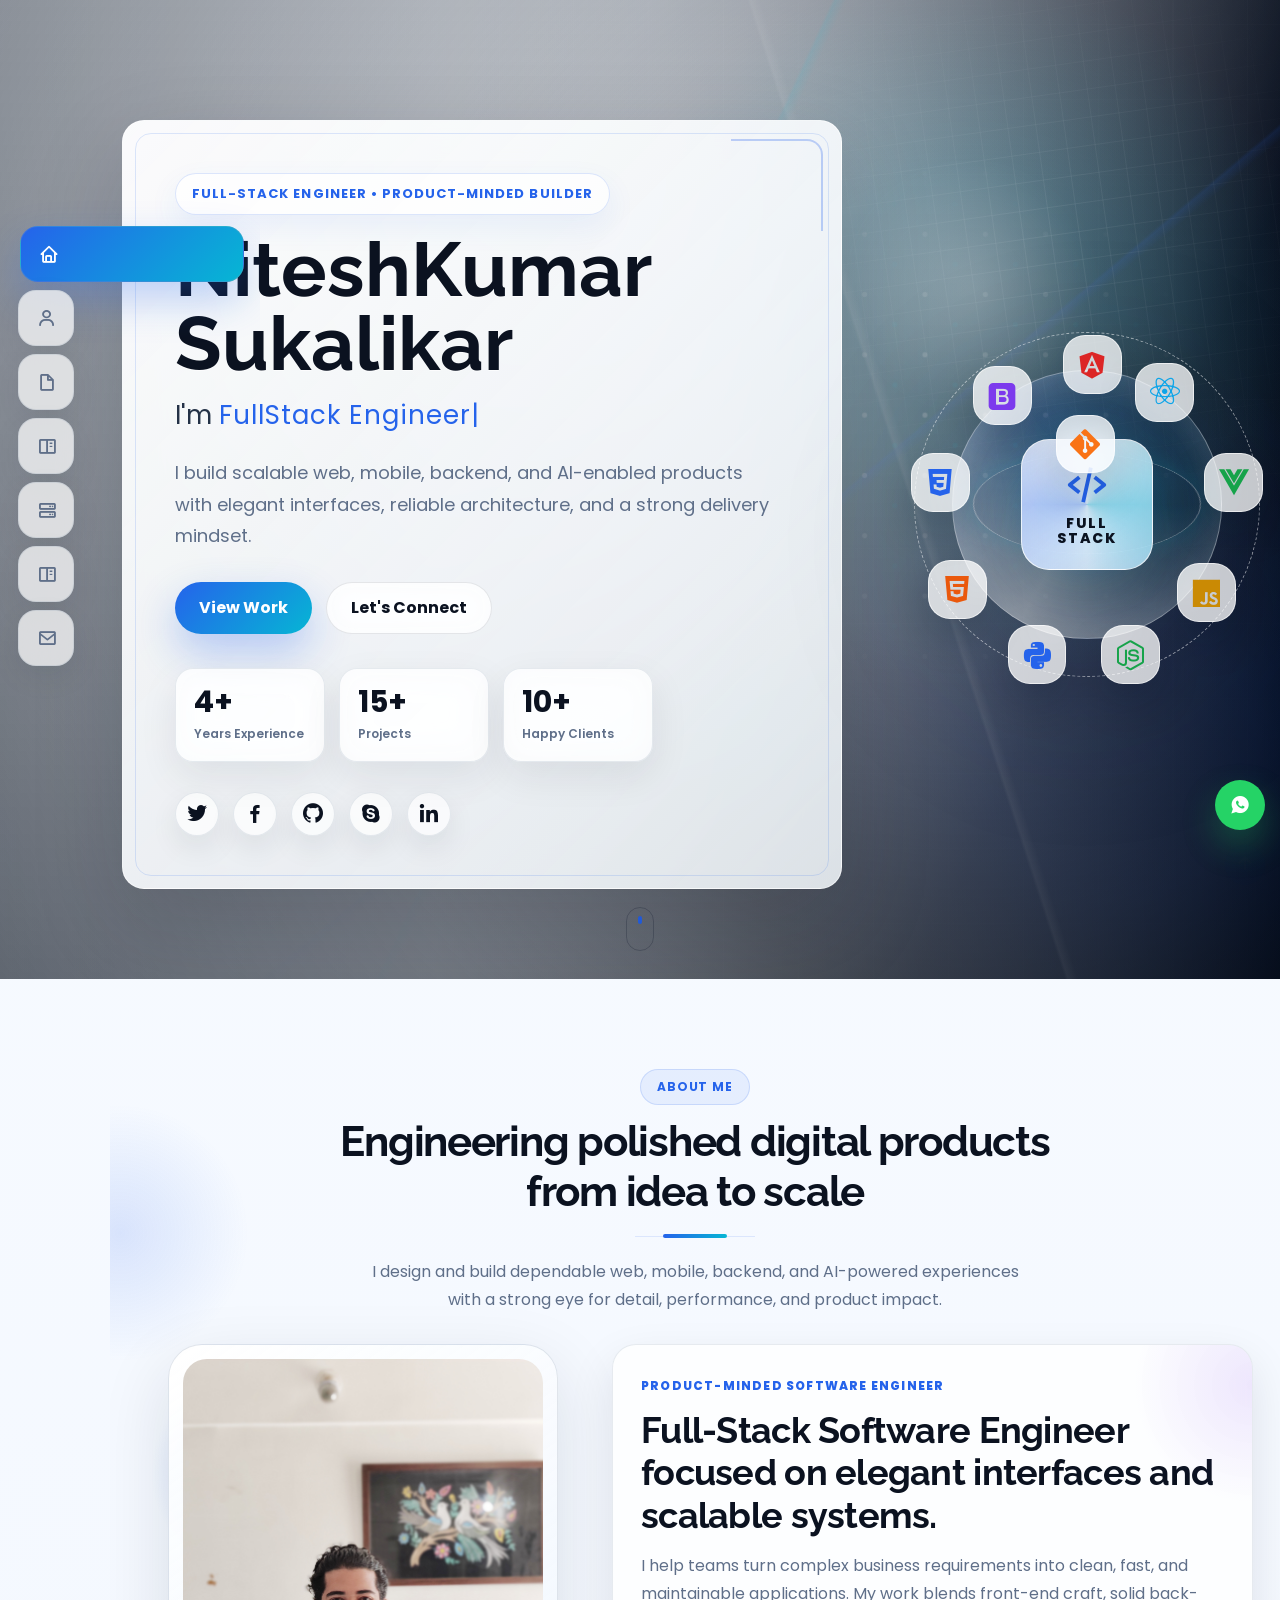
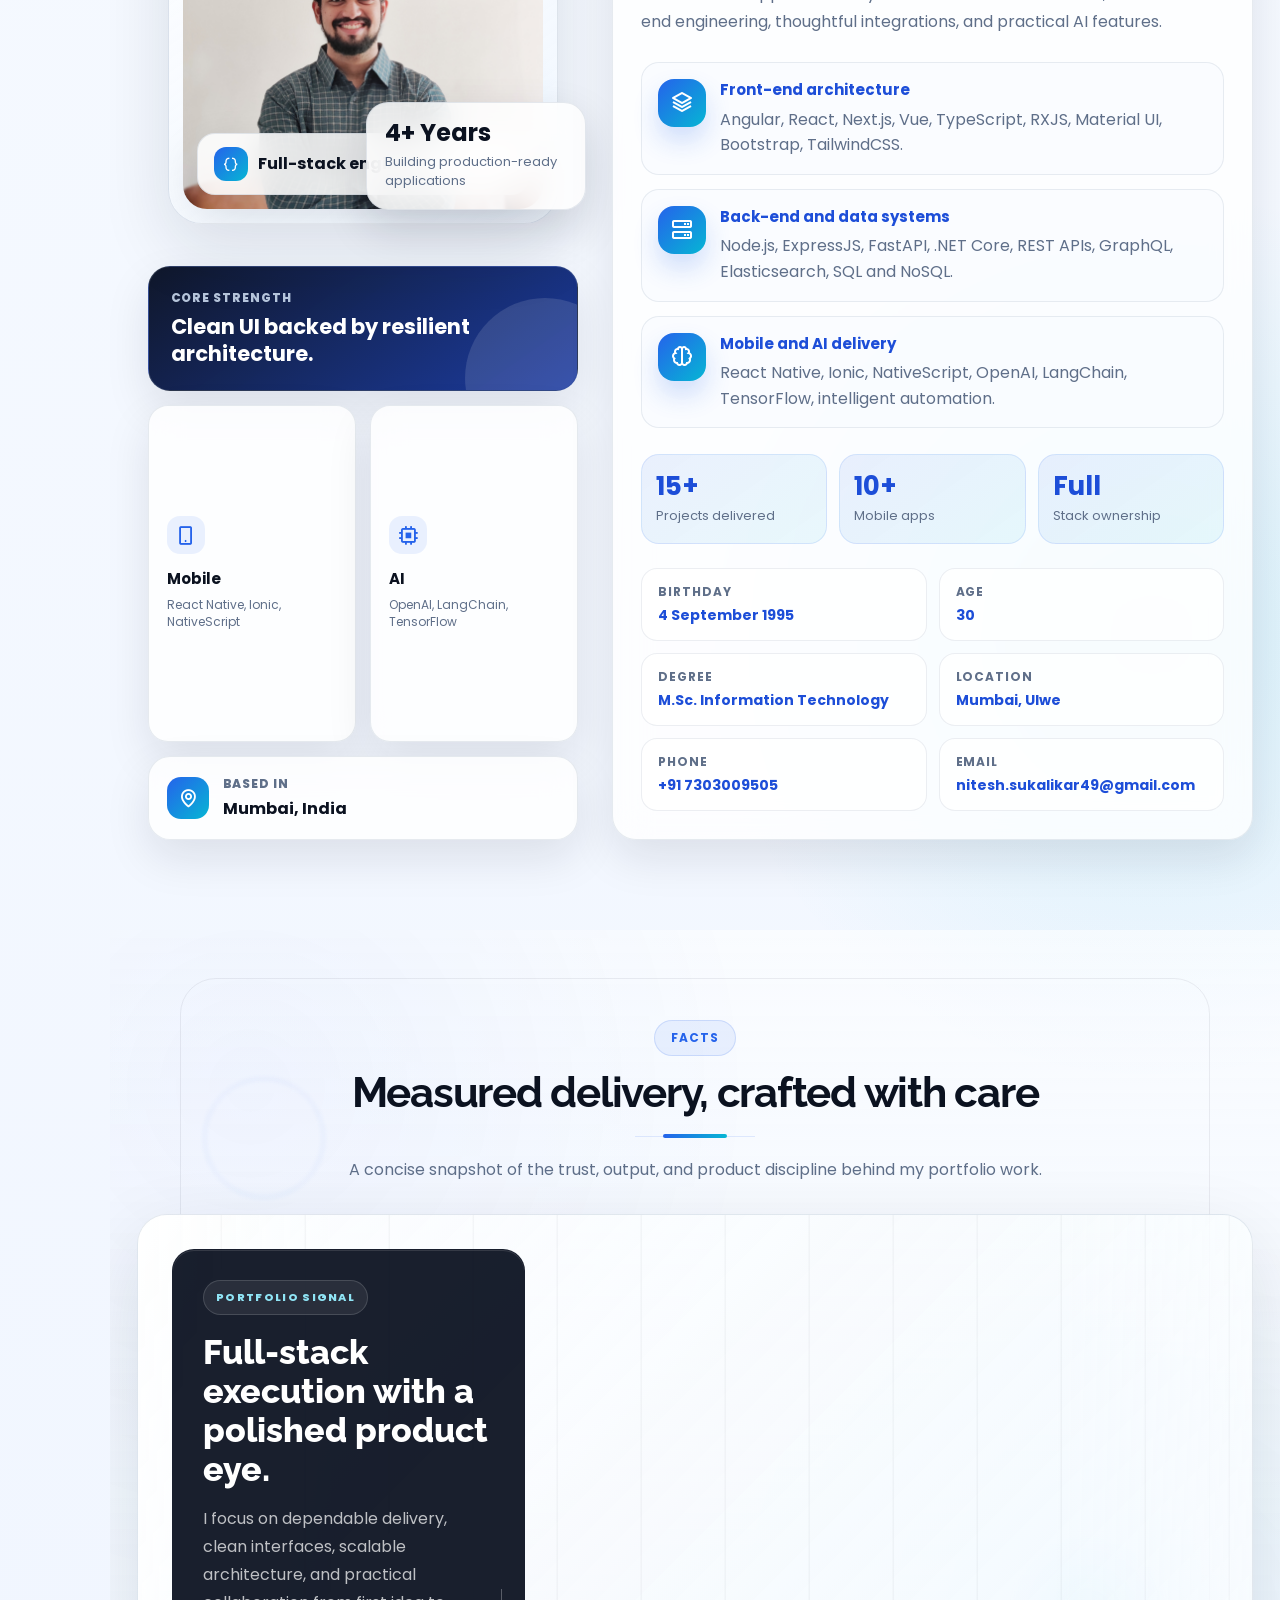
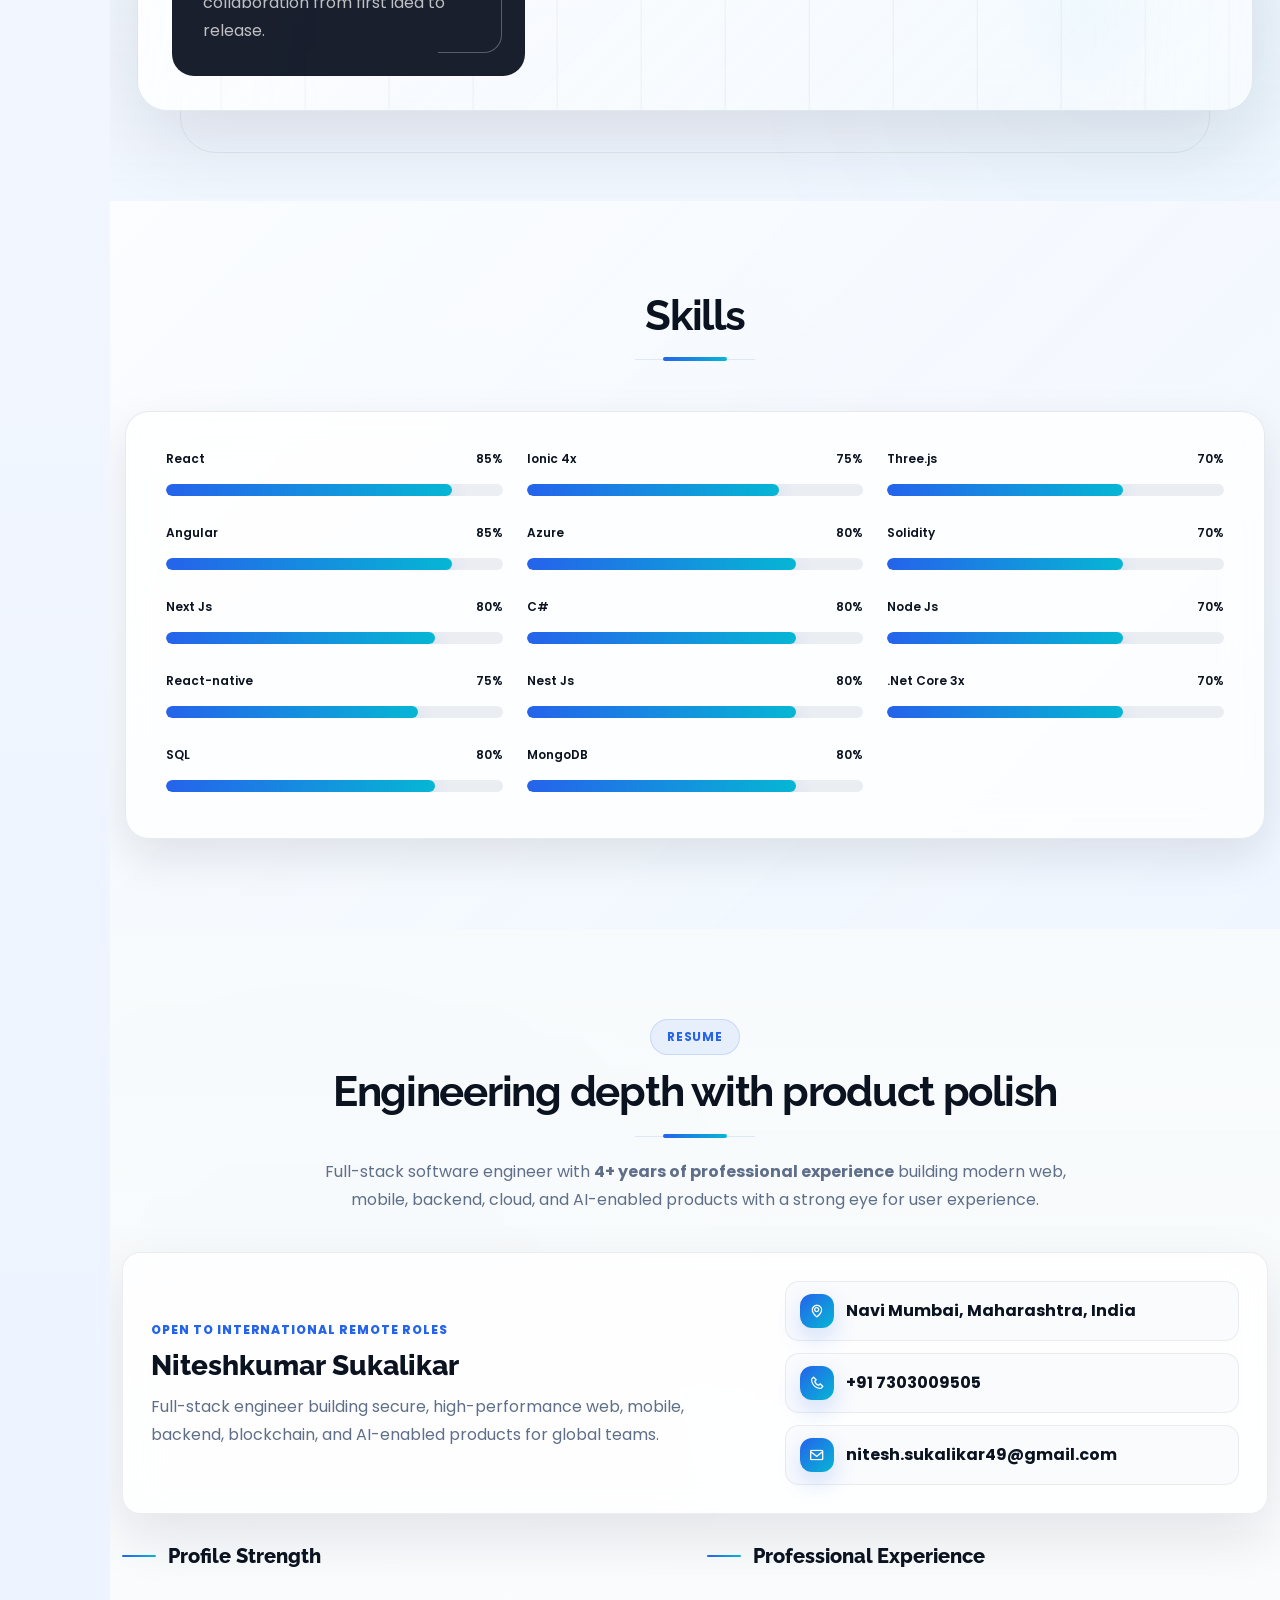
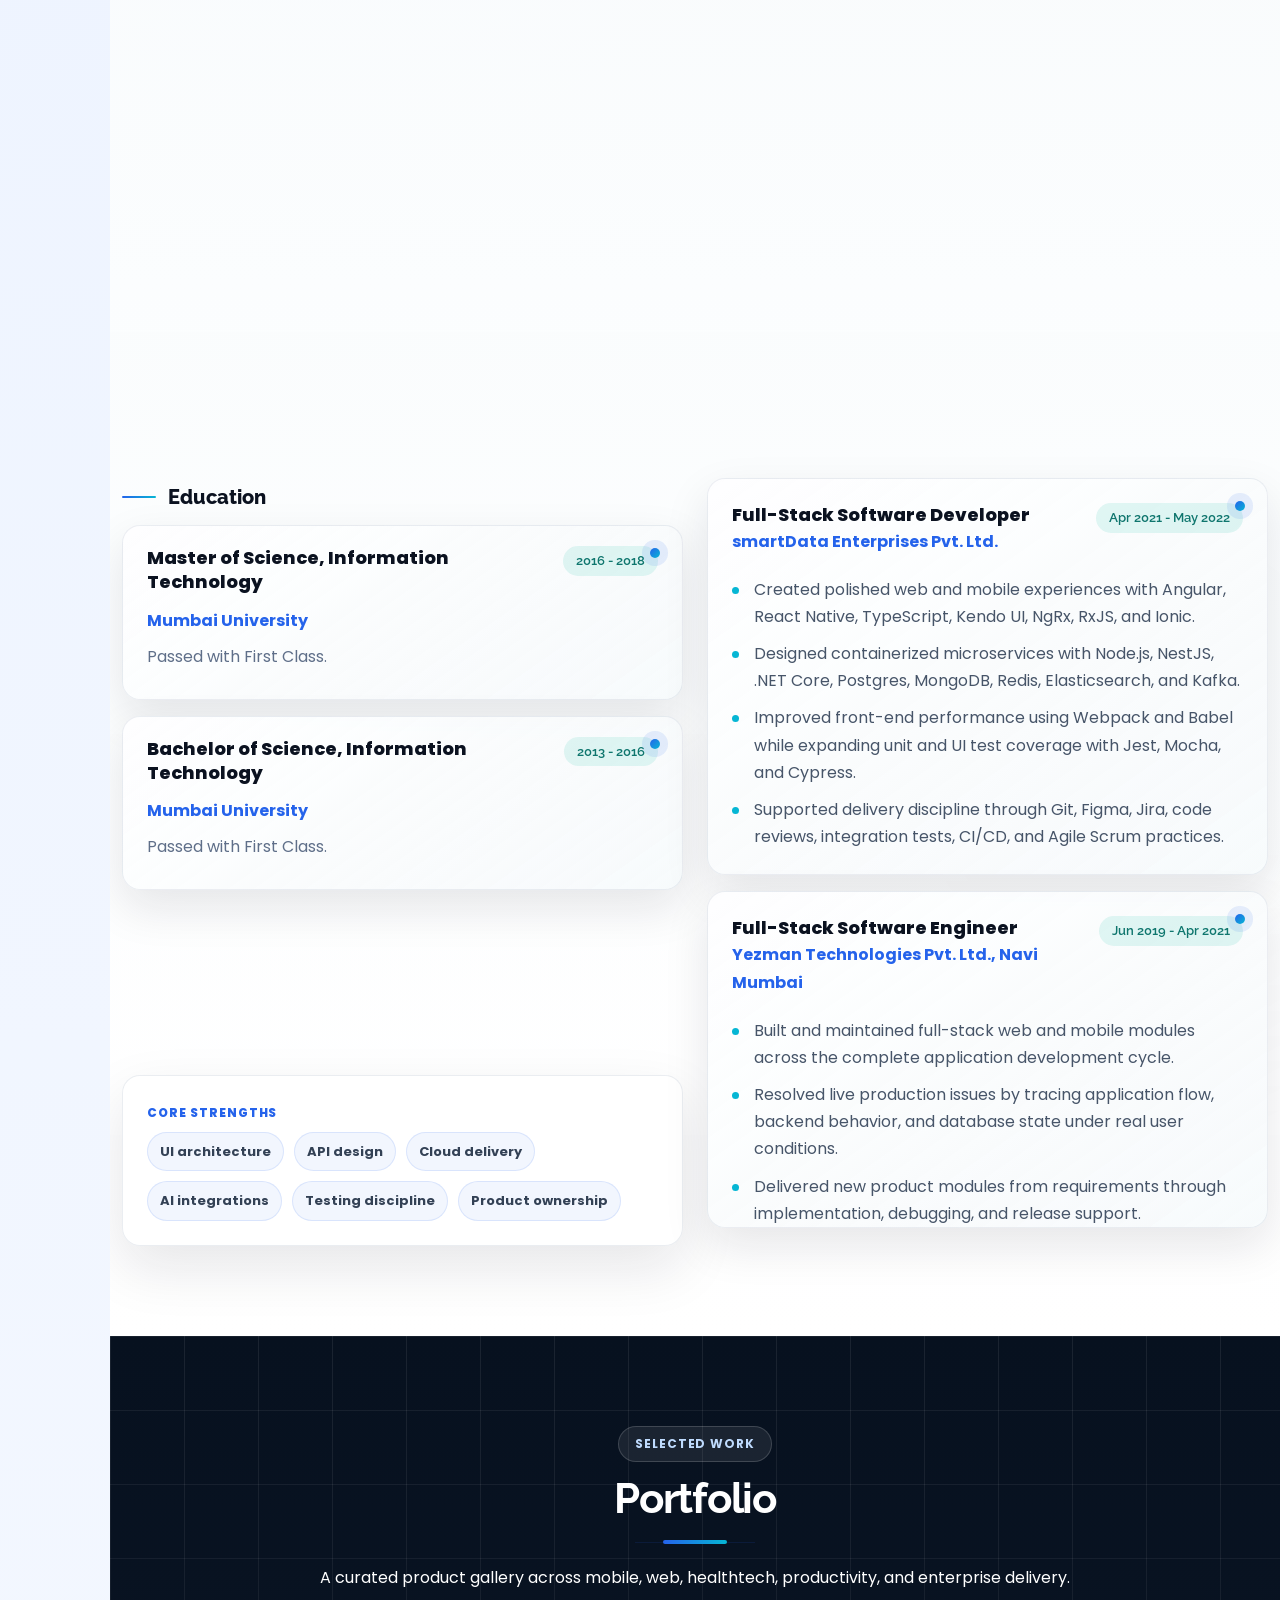
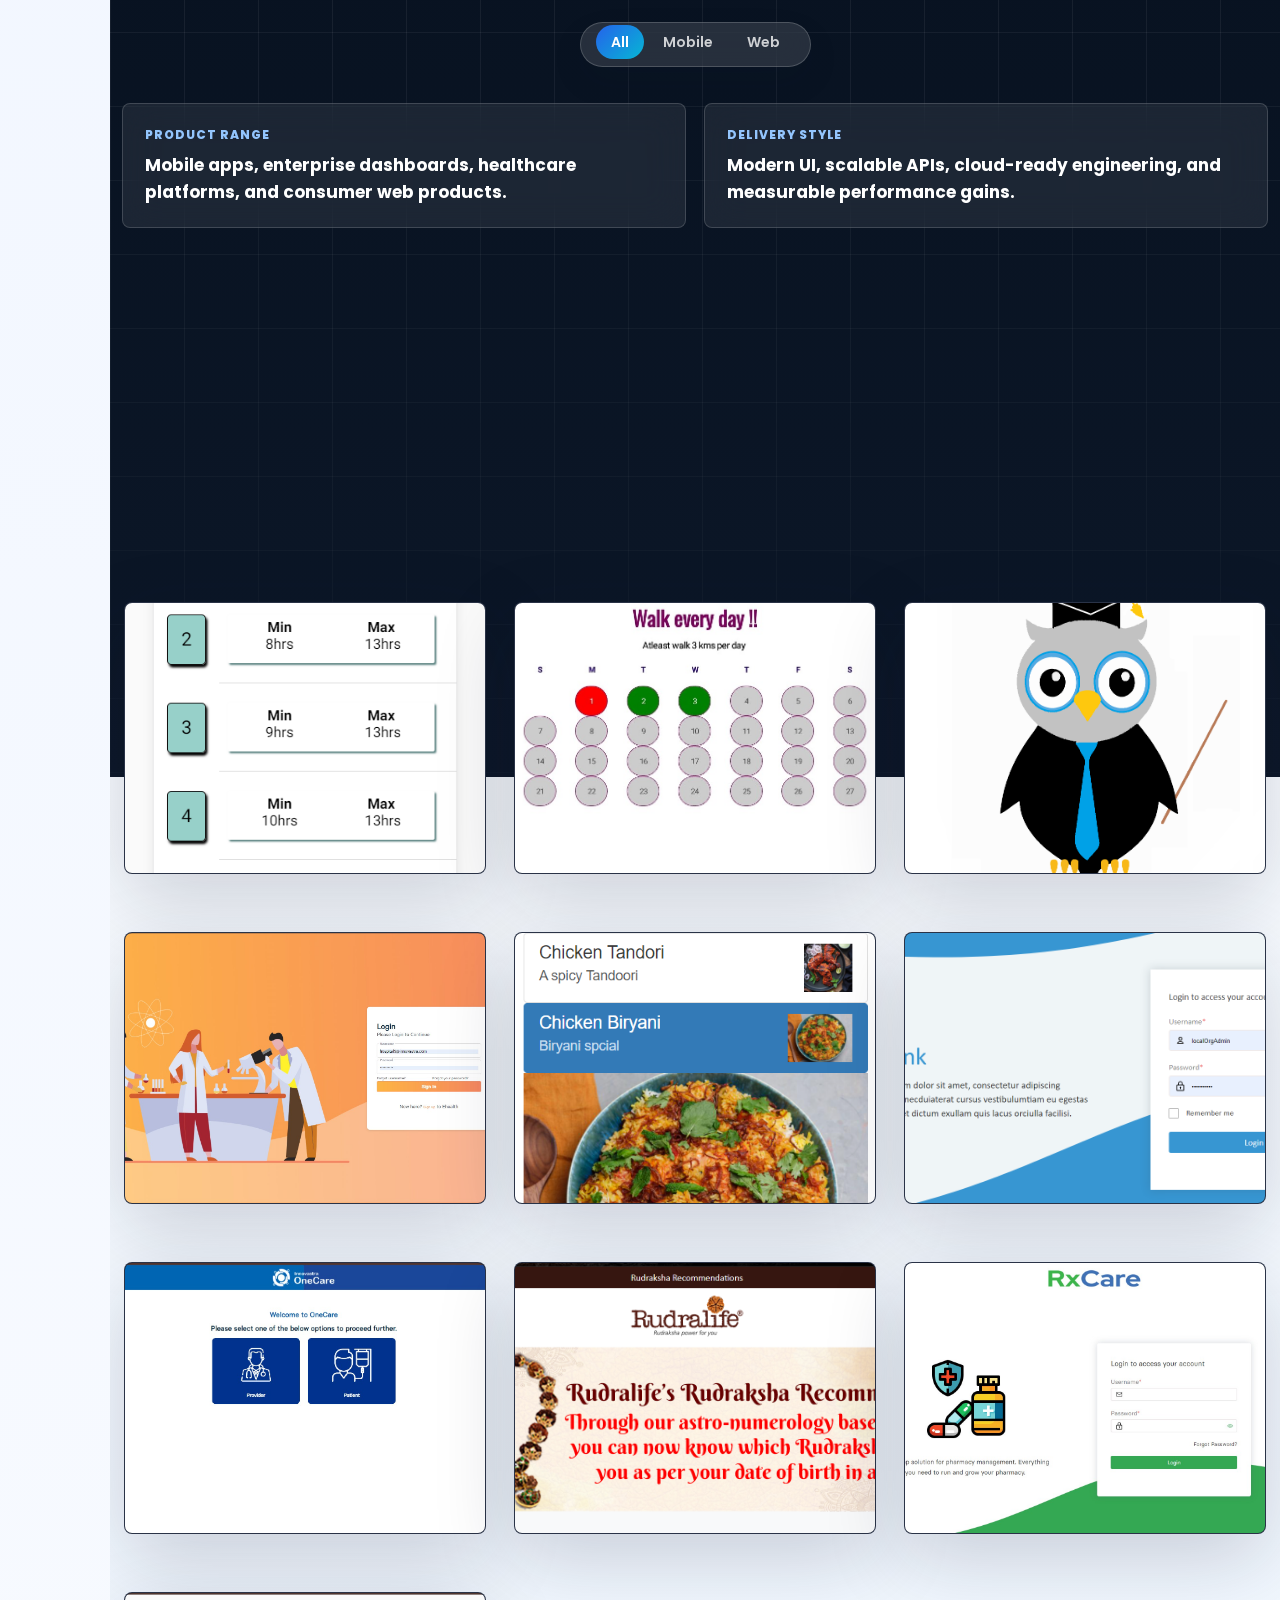
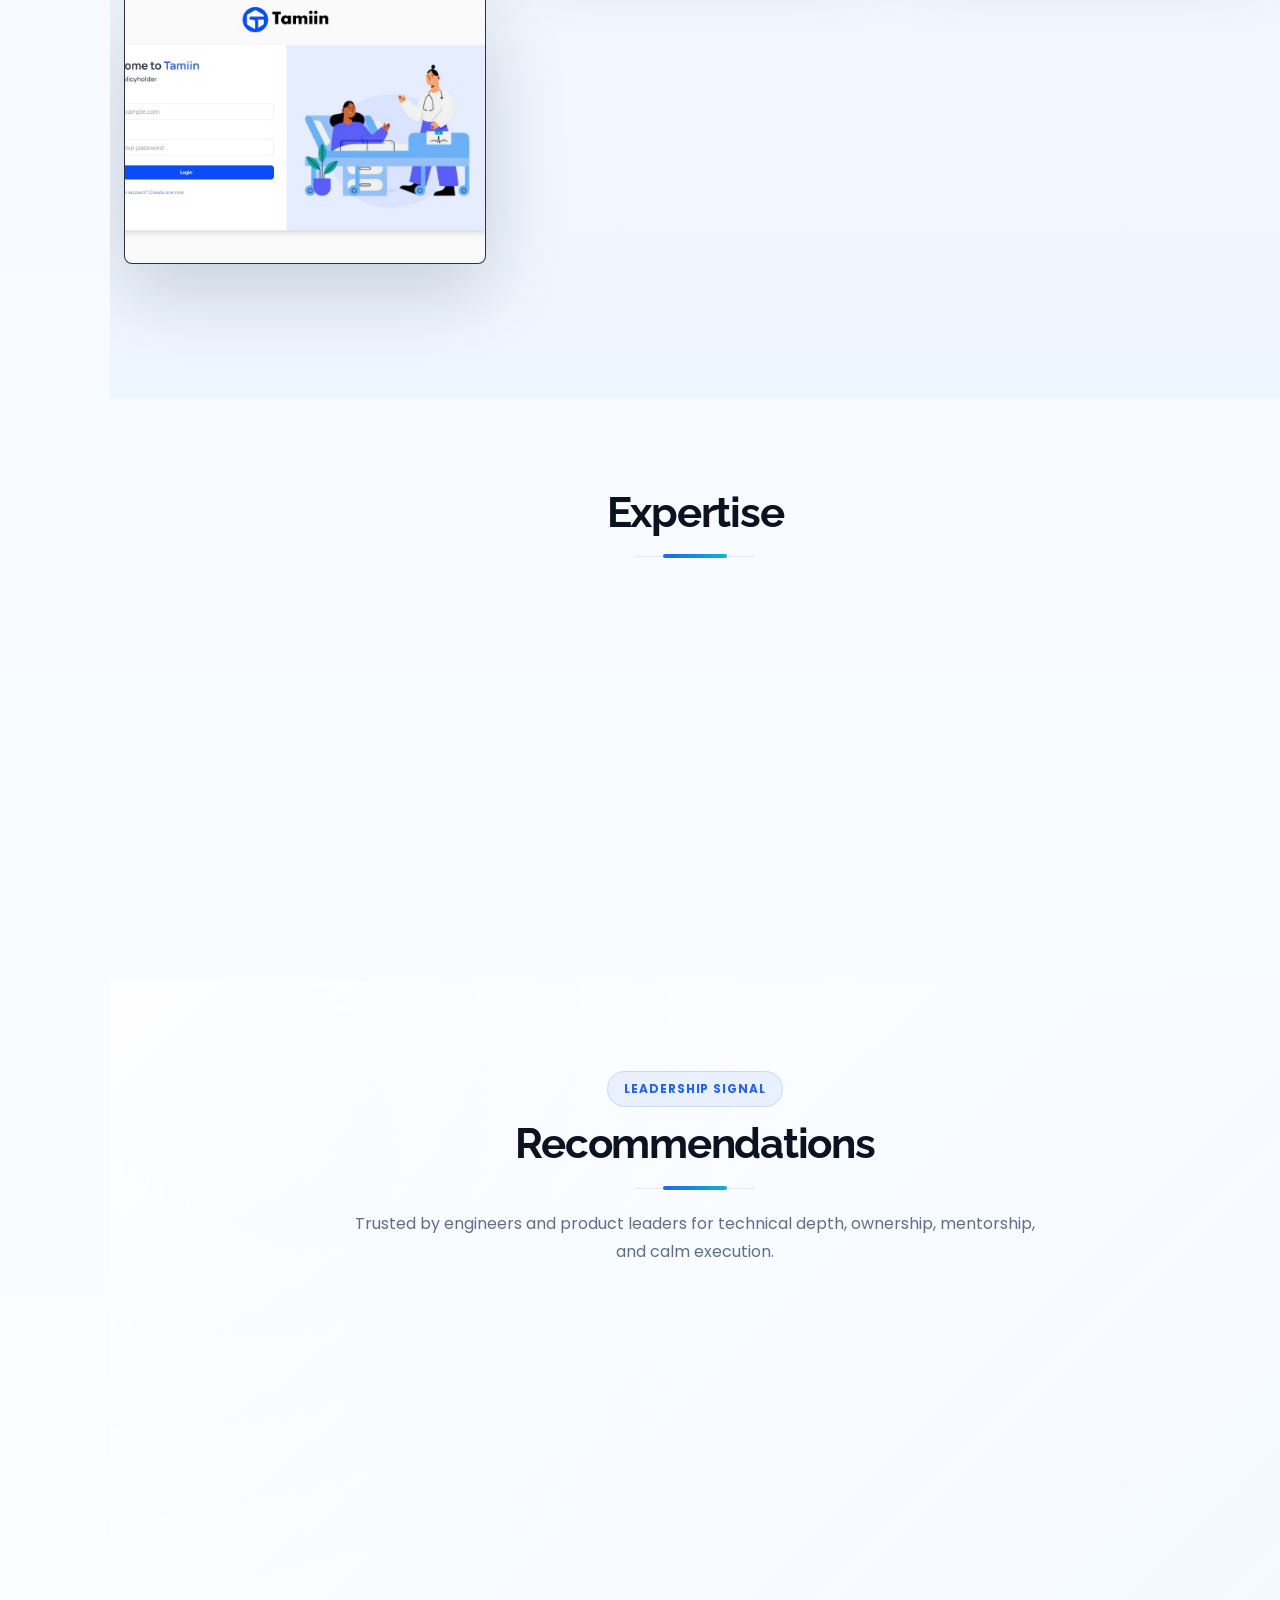
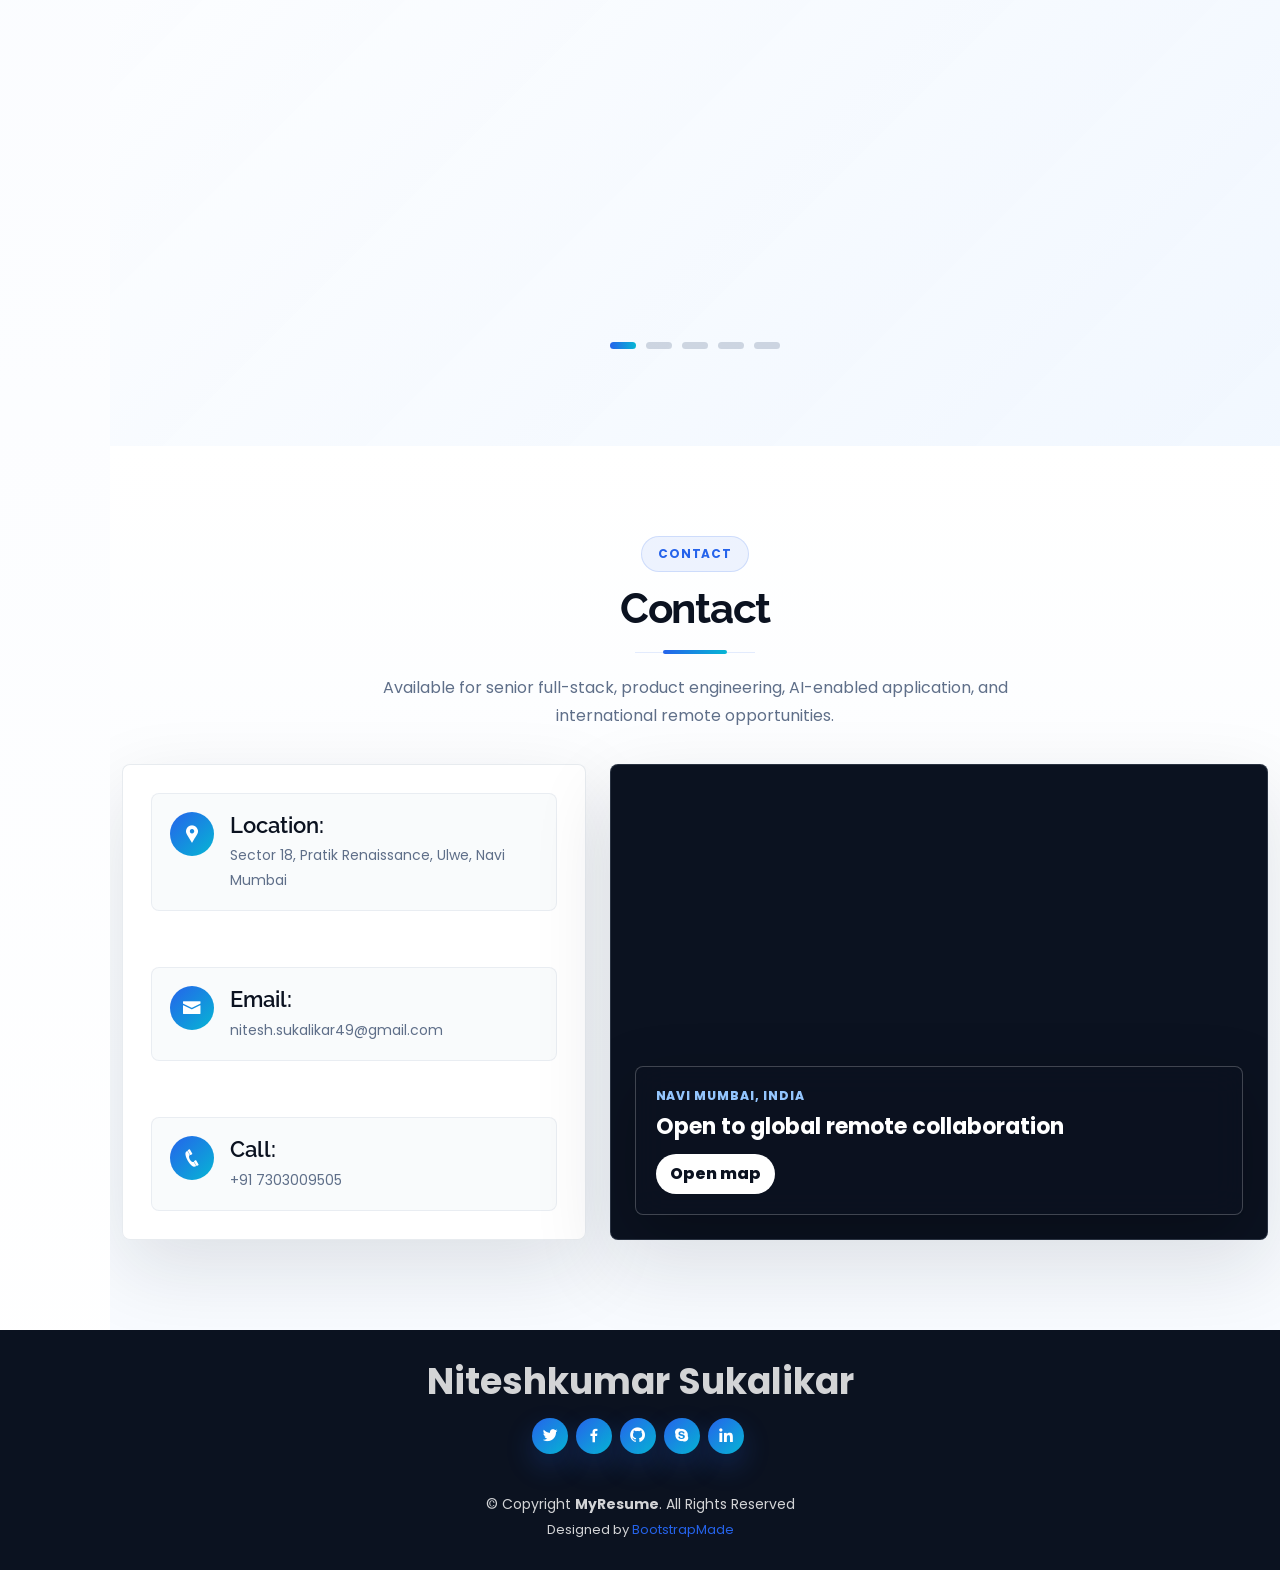
==== index.html @ c3cb26a4 "Polish portfolio resume and contact sections" ====
<!DOCTYPE html>
<html lang="en">

<head>
  <meta charset="utf-8">
  <meta content="width=device-width, initial-scale=1.0" name="viewport">

  <title>Niteshkumar Sukalikar Portfolio</title>
  <meta content="" name="description">
  <meta content="" name="keywords">

  <!-- Favicons -->
  <link href="assets/img/niteshsukalikar.jpg" rel="icon">
  <link href="assets/img/apple-touch-icon.png" rel="apple-touch-icon">

  <!-- Google Fonts -->
  <link
    href="https://fonts.googleapis.com/css?family=Open+Sans:300,300i,400,400i,600,600i,700,700i|Raleway:300,300i,400,400i,500,500i,600,600i,700,700i|Poppins:300,300i,400,400i,500,500i,600,600i,700,700i"
    rel="stylesheet">

  <!-- Vendor CSS Files -->
  <link href="assets/vendor/bootstrap/css/bootstrap.min.css" rel="stylesheet">
  <link href="assets/vendor/icofont/icofont.min.css" rel="stylesheet">
  <link href="assets/vendor/boxicons/css/boxicons.min.css" rel="stylesheet">
  <link href="assets/vendor/venobox/venobox.css" rel="stylesheet">
  <link href="assets/vendor/owl.carousel/assets/owl.carousel.min.css" rel="stylesheet">
  <link href="assets/vendor/aos/aos.css" rel="stylesheet">

  <!-- Template Main CSS File -->
  <link href="assets/css/style.css" rel="stylesheet">

  <!-- =======================================================
  * Template Name: MyResume - v3.0.0
  * Template URL: https://bootstrapmade.com/free-html-bootstrap-template-my-resume/
  * Author: BootstrapMade.com
  * License: https://bootstrapmade.com/license/
  ======================================================== -->
</head>

<body>

  <!-- ======= Mobile nav toggle button ======= -->
  <button type="button" class="mobile-nav-toggle d-xl-none"><i class="icofont-navigation-menu"></i></button>

  <!-- ======= Header ======= -->
  <header id="header" class="d-flex flex-column justify-content-center">

    <nav class="nav-menu">
      <ul>
        <li class="active"><a href="#hero"><i class="bx bx-home"></i> <span>Home</span></a></li>
        <li><a href="#about"><i class="bx bx-user"></i> <span>About</span></a></li>
        <li><a href="#resume"><i class="bx bx-file-blank"></i> <span>Resume</span></a></li>
        <li><a href="#portfolio"><i class="bx bx-book-content"></i> <span>Portfolio</span></a></li>
        <li><a href="#services"><i class="bx bx-server"></i> <span>Technology</span></a></li>
        <li><a href="#testimonials"><i class="bx bx-book-content"></i> <span>Recommendations</span></a></li>
        <li><a href="#contact"><i class="bx bx-envelope"></i> <span>Contact</span></a></li>
      </ul>
    </nav><!-- .nav-menu -->

  </header><!-- End Header -->

  <!-- ======= Hero Section ======= -->
  <section id="hero" class="d-flex flex-column justify-content-center">
    <div class="hero-bg-image" aria-hidden="true"></div>
    <div class="hero-classic-vignette" aria-hidden="true"></div>
    <div class="hero-ambient hero-ambient-one"></div>
    <div class="hero-ambient hero-ambient-two"></div>
    <div class="hero-grid"></div>
    <div class="container hero-content" data-aos="zoom-in" data-aos-delay="100">
      <div class="hero-copy">
        <span class="hero-eyebrow">Full-stack engineer &bull; Product-minded builder</span>
        <h1>NiteshKumar Sukalikar</h1>
        <p>I'm <span class="typed"
            data-typed-items="FullStack Engineer, Software Engineer, Frontend Expert, Backend Expert"></span></p>
        <p class="hero-summary">I build scalable web, mobile, backend, and AI-enabled products with elegant interfaces,
          reliable architecture, and a strong delivery mindset.</p>
        <div class="hero-actions">
          <a href="#portfolio" class="btn-primary-modern scrollto">View Work</a>
          <a href="#contact" class="btn-ghost-modern scrollto">Let's Connect</a>
        </div>
        <div class="hero-stats">
          <div><strong>4+</strong><span>Years Experience</span></div>
          <div><strong>15+</strong><span>Projects</span></div>
          <div><strong>10+</strong><span>Happy Clients</span></div>
        </div>
        <div class="social-links">
          <a href="https://twitter.com/NSukalikar" target="_blank" class="twitter"><i class="bx bxl-twitter"></i></a>
          <a href="https://www.facebook.com/sukalikar1" target="_blank" class="facebook"><i
              class="bx bxl-facebook"></i></a>
          <a href="https://github.com/NiteshSukalikar" target="_blank" class="linkedin"><i
              class="bx bxl-github"></i></a>
          <a href="https://join.skype.com/invite/jHiswt95H5t2" target="_blank" class="google-plus"><i
              class="bx bxl-skype"></i></a>
          <a href="https://www.linkedin.com/in/nitesh-sukalikar" target="_blank" class="linkedin"><i
              class="bx bxl-linkedin"></i></a>
        </div>
      </div>
      <div class="hero-tech-orbit" aria-hidden="true">
        <div class="hero-tech-core">
          <span class="hero-core-glow"></span>
          <i class="bx bx-code-alt"></i>
          <span>FULL<br>STACK</span>
        </div>
        <span class="hero-tech-ring hero-tech-ring-one"></span>
        <span class="hero-tech-ring hero-tech-ring-two"></span>
        <span class="hero-tech-logo hero-tech-angular"><i class="bx bxl-angular"></i></span>
        <span class="hero-tech-logo hero-tech-react"><i class="bx bxl-react"></i></span>
        <span class="hero-tech-logo hero-tech-vue"><i class="bx bxl-vuejs"></i></span>
        <span class="hero-tech-logo hero-tech-js"><i class="bx bxl-javascript"></i></span>
        <span class="hero-tech-logo hero-tech-node"><i class="bx bxl-nodejs"></i></span>
        <span class="hero-tech-logo hero-tech-python"><i class="bx bxl-python"></i></span>
        <span class="hero-tech-logo hero-tech-html"><i class="bx bxl-html5"></i></span>
        <span class="hero-tech-logo hero-tech-css"><i class="bx bxl-css3"></i></span>
        <span class="hero-tech-logo hero-tech-bootstrap"><i class="bx bxl-bootstrap"></i></span>
        <span class="hero-tech-logo hero-tech-git"><i class="bx bxl-git"></i></span>
      </div>
    </div>
    <div class="hero-scroll-indicator"><span></span></div>
  </section><!-- End Hero -->

  <main id="main">

    <!-- ======= About Section ======= -->
    <section id="about" class="about">
      <div class="container" data-aos="fade-up">

        <div class="section-title about-title">
          <span class="section-kicker">About me</span>
          <h2>Engineering polished digital products from idea to scale</h2>
          <p>I design and build dependable web, mobile, backend, and AI-powered experiences with a strong eye for
            detail,
            performance, and product impact.</p>
        </div>

        <div class="row align-items-center about-showcase">
          <div class="col-12 col-lg-5">
            <div class="about-portrait-wrap">
              <div class="about-portrait-stage">
                <span class="about-orbit about-orbit-one"></span>
                <span class="about-orbit about-orbit-two"></span>
                <div class="about-portrait-card">
                  <img src="assets/img/niteshsukalikar.jpg" class="img-fluid" alt="NiteshKumar Sukalikar">
                  <div class="about-portrait-badge">
                    <i class="bx bx-code-curly"></i>
                    <span>Full-stack engineer</span>
                  </div>
                </div>
                <div class="about-signature-card">
                  <strong>4+ Years</strong>
                  <span>Building production-ready applications</span>
                </div>
              </div>

              <div class="about-profile-rail">
                <div class="about-rail-card about-rail-card-feature">
                  <span>Core strength</span>
                  <strong>Clean UI backed by resilient architecture.</strong>
                </div>
                <div class="about-rail-grid">
                  <div>
                    <i class="bx bx-mobile-alt"></i>
                    <strong>Mobile</strong>
                    <span>React Native, Ionic, NativeScript</span>
                  </div>
                  <div>
                    <i class="bx bx-chip"></i>
                    <strong>AI</strong>
                    <span>OpenAI, LangChain, TensorFlow</span>
                  </div>
                </div>
                <div class="about-rail-card">
                  <i class="bx bx-map"></i>
                  <div>
                    <span>Based in</span>
                    <strong>Mumbai, India</strong>
                  </div>
                </div>
              </div>
            </div>
          </div>

          <div class="col-12 col-lg-7">
            <div class="content about-panel">
              <span class="about-eyebrow">Product-minded software engineer</span>
              <h3>Full-Stack Software Engineer focused on elegant interfaces and scalable systems.</h3>
              <p class="about-lead">
                I help teams turn complex business requirements into clean, fast, and maintainable applications. My work
                blends front-end craft, solid back-end engineering, thoughtful integrations, and practical AI features.
              </p>

              <div class="about-highlights">
                <div class="about-highlight">
                  <i class="bx bx-layer"></i>
                  <div>
                    <strong>Front-end architecture</strong>
                    <span>Angular, React, Next.js, Vue, TypeScript, RXJS, Material UI, Bootstrap, TailwindCSS.</span>
                  </div>
                </div>
                <div class="about-highlight">
                  <i class="bx bx-server"></i>
                  <div>
                    <strong>Back-end and data systems</strong>
                    <span>Node.js, ExpressJS, FastAPI, .NET Core, REST APIs, GraphQL, Elasticsearch, SQL and
                      NoSQL.</span>
                  </div>
                </div>
                <div class="about-highlight">
                  <i class="bx bx-brain"></i>
                  <div>
                    <strong>Mobile and AI delivery</strong>
                    <span>React Native, Ionic, NativeScript, OpenAI, LangChain, TensorFlow, intelligent
                      automation.</span>
                  </div>
                </div>
              </div>

              <div class="about-metrics">
                <div><strong>15+</strong><span>Projects delivered</span></div>
                <div><strong>10+</strong><span>Mobile apps</span></div>
                <div><strong>Full</strong><span>Stack ownership</span></div>
              </div>

              <div class="about-info-grid">
                <div><span>Birthday</span><strong>4 September 1995</strong></div>
                <div><span>Age</span><strong>30</strong></div>
                <div><span>Degree</span><strong>M.Sc. Information Technology</strong></div>
                <div><span>Location</span><strong>Mumbai, Ulwe</strong></div>
                <div><span>Phone</span><strong>+91 7303009505</strong></div>
                <div><span>Email</span><strong>nitesh.sukalikar49@gmail.com</strong></div>
              </div>
            </div>
          </div>
        </div>

      </div>
    </section><!-- End About Section -->

    <!-- ======= Facts Section ======= -->
    <section id="facts" class="facts">
      <span class="facts-accent facts-accent-one" aria-hidden="true"></span>
      <span class="facts-accent facts-accent-two" aria-hidden="true"></span>
      <div class="container" data-aos="fade-up">

        <div class="section-title facts-title">
          <span class="section-kicker">Facts</span>
          <h2>Measured delivery, crafted with care</h2>
          <p>A concise snapshot of the trust, output, and product discipline behind my portfolio work.</p>
        </div>

        <div class="facts-panel">
          <div class="facts-intro">
            <span>Portfolio signal</span>
            <h3>Full-stack execution with a polished product eye.</h3>
            <p>I focus on dependable delivery, clean interfaces, scalable architecture, and practical collaboration from
              first idea to release.</p>
          </div>

          <div class="facts-grid">
            <div class="count-box">
              <i class="icofont-simple-smile"></i>
              <div class="facts-card-copy">
                <span class="fact-value"><span data-toggle="counter-up">10</span>+</span>
                <p>Happy Clients</p>
                <small>Clear communication and reliable collaboration.</small>
              </div>
            </div>

            <div class="count-box">
              <i class="icofont-document-folder"></i>
              <div class="facts-card-copy">
                <span class="fact-value"><span data-toggle="counter-up">15</span>+</span>
                <p>Projects Delivered</p>
                <small>Web, mobile, backend, and AI-enabled builds.</small>
              </div>
            </div>

            <div class="count-box">
              <i class="icofont-brand-designfloat"></i>
              <div class="facts-card-copy">
                <span class="fact-value"><span data-toggle="counter-up">100</span>%</span>
                <p>Creative Ownership</p>
                <small>Modern UI thinking backed by engineering depth.</small>
              </div>
            </div>

            <div class="count-box">
              <i class="icofont-clock-time"></i>
              <div class="facts-card-copy">
                <span>On-Time</span>
                <p>Delivery Mindset</p>
                <small>Scope, quality, and deadlines treated seriously.</small>
              </div>
            </div>
          </div>
        </div>

      </div>
    </section><!-- End Facts Section -->

    <!-- ======= Skills Section ======= -->
    <section id="skills" class="skills section-bg">
      <div class="container" data-aos="fade-up">

        <div class="section-title">
          <h2>Skills</h2>
          <!-- <p>Magnam dolores commodi suscipit. Necessitatibus eius consequatur ex aliquid fuga eum quidem. Sit sint
            consectetur velit. Quisquam quos quisquam cupiditate. Et nemo qui impedit suscipit alias ea. Quia fugiat sit
            in iste officiis commodi quidem hic quas.</p> -->
        </div>

        <div class="row skills-content">

          <div class="col-lg-4">

            <div class="progress">
              <span class="skill">React <i class="val">85%</i></span>
              <div class="progress-bar-wrap">
                <div class="progress-bar" role="progressbar" aria-valuenow="85" aria-valuemin="0" aria-valuemax="100">
                </div>
              </div>
            </div>

            <div class="progress">
              <span class="skill">Angular <i class="val">85%</i></span>
              <div class="progress-bar-wrap">
                <div class="progress-bar" role="progressbar" aria-valuenow="85" aria-valuemin="0" aria-valuemax="100">
                </div>
              </div>
            </div>

            <div class="progress">
              <span class="skill">Next Js <i class="val">80%</i></span>
              <div class="progress-bar-wrap">
                <div class="progress-bar" role="progressbar" aria-valuenow="80" aria-valuemin="0" aria-valuemax="100">
                </div>
              </div>
            </div>

            <div class="progress">
              <span class="skill">React-native <i class="val">75%</i></span>
              <div class="progress-bar-wrap">
                <div class="progress-bar" role="progressbar" aria-valuenow="75" aria-valuemin="0" aria-valuemax="100">
                </div>
              </div>
            </div>

            <div class="progress">
              <span class="skill">SQL<i class="val">80%</i></span>
              <div class="progress-bar-wrap">
                <div class="progress-bar" role="progressbar" aria-valuenow="80" aria-valuemin="0" aria-valuemax="100">
                </div>
              </div>
            </div>

          </div>

          <div class="col-lg-4">


            <div class="progress">
              <span class="skill">Ionic 4x <i class="val">75%</i></span>
              <div class="progress-bar-wrap">
                <div class="progress-bar" role="progressbar" aria-valuenow="75" aria-valuemin="0" aria-valuemax="100">
                </div>
              </div>
            </div>

            <div class="progress">
              <span class="skill">Azure <i class="val">80%</i></span>
              <div class="progress-bar-wrap">
                <div class="progress-bar" role="progressbar" aria-valuenow="80" aria-valuemin="0" aria-valuemax="100">
                </div>
              </div>
            </div>

            <div class="progress">
              <span class="skill">C# <i class="val">80%</i></span>
              <div class="progress-bar-wrap">
                <div class="progress-bar" role="progressbar" aria-valuenow="80" aria-valuemin="0" aria-valuemax="100">
                </div>
              </div>
            </div>

            <div class="progress">
              <span class="skill">Nest Js <i class="val">80%</i></span>
              <div class="progress-bar-wrap">
                <div class="progress-bar" role="progressbar" aria-valuenow="80" aria-valuemin="0" aria-valuemax="100">
                </div>
              </div>
            </div>

            <div class="progress">
              <span class="skill">MongoDB <i class="val">80%</i></span>
              <div class="progress-bar-wrap">
                <div class="progress-bar" role="progressbar" aria-valuenow="80" aria-valuemin="0" aria-valuemax="100">
                </div>
              </div>
            </div>

          </div>

          <div class="col-lg-4">

            <div class="progress">
              <span class="skill">Three.js <i class="val">70%</i></span>
              <div class="progress-bar-wrap">
                <div class="progress-bar" role="progressbar" aria-valuenow="70" aria-valuemin="0" aria-valuemax="100">
                </div>
              </div>
            </div>

            <div class="progress">
              <span class="skill">Solidity <i class="val">70%</i></span>
              <div class="progress-bar-wrap">
                <div class="progress-bar" role="progressbar" aria-valuenow="70" aria-valuemin="0" aria-valuemax="100">
                </div>
              </div>
            </div>

            <div class="progress">
              <span class="skill">Node Js<i class="val">70%</i></span>
              <div class="progress-bar-wrap">
                <div class="progress-bar" role="progressbar" aria-valuenow="70" aria-valuemin="0" aria-valuemax="100">
                </div>
              </div>
            </div>

            <div class="progress">
              <span class="skill">.Net Core 3x <i class="val">70%</i></span>
              <div class="progress-bar-wrap">
                <div class="progress-bar" role="progressbar" aria-valuenow="70" aria-valuemin="0" aria-valuemax="100">
                </div>
              </div>
            </div>





          </div>
        </div>

      </div>
    </section><!-- End Skills Section -->

    <!-- ======= Resume Section ======= -->
    <section id="resume" class="resume">
      <div class="container" data-aos="fade-up">

        <div class="section-title resume-heading">
          <span class="section-kicker">Resume</span>
          <h2>Engineering depth with product polish</h2>
          <p>Full-stack software engineer with <strong>4+ years of professional experience</strong> building modern web,
            mobile, backend, cloud, and AI-enabled products with a strong eye for user experience.</p>
        </div>

        <div class="resume-shell">
          <div class="resume-snapshot" data-aos="fade-up" data-aos-delay="100">
            <div class="resume-profile">
              <span class="resume-label">Open to international remote roles</span>
              <h3>Niteshkumar Sukalikar</h3>
              <p>Full-stack engineer building secure, high-performance web, mobile, backend, blockchain, and AI-enabled
                products for global teams.</p>
            </div>
            <div class="resume-contact-grid">
              <div><i class="bx bx-map"></i><span>Navi Mumbai, Maharashtra, India</span></div>
              <div><i class="bx bx-phone"></i><span>+91 7303009505</span></div>
              <div><i class="bx bx-envelope"></i><span>nitesh.sukalikar49@gmail.com</span></div>
            </div>
          </div>

          <div class="row resume-layout">
            <div class="col-lg-6">
              <div class="resume-column" data-aos="fade-up" data-aos-delay="150">
                <h3 class="resume-title">Profile Strength</h3>
                <div class="resume-item resume-credential">
                  <div class="resume-item-top">
                    <h4>Full-Stack Software Engineer</h4>
                    <h5>4+ Years</h5>
                  </div>
                  <p><em>React, Angular, React Native, Node.js, .NET, Azure, AI, blockchain</em></p>
                  <p>Specialized in secure, scalable digital products with strong UI/UX discipline, backend reliability,
                    cloud delivery, and modern automation.</p>
                </div>
                <div class="resume-item resume-credential">
                  <div class="resume-item-top">
                    <h4>AI, Blockchain & Cloud Capability</h4>
                    <h5>Modern stack</h5>
                  </div>
                  <p><em>OpenAI, TensorFlow, PyTorch, Solidity, Web3.js, Azure, CI/CD</em></p>
                  <p>Hands-on with ML models, RAG patterns, vector databases, smart contracts, Azure Functions, Docker,
                    Kubernetes, and quality-led deployment practices.</p>
                </div>
                <h3 class="resume-title">Education</h3>
                <div class="resume-item resume-credential compact">
                  <div class="resume-item-top">
                    <h4>Master of Science, Information Technology</h4>
                    <h5>2016 - 2018</h5>
                  </div>
                  <p><em>Mumbai University</em></p>
                  <p>Passed with First Class.</p>
                </div>
                <div class="resume-item resume-credential compact">
                  <div class="resume-item-top">
                    <h4>Bachelor of Science, Information Technology</h4>
                    <h5>2013 - 2016</h5>
                  </div>
                  <p><em>Mumbai University</em></p>
                  <p>Passed with First Class.</p>
                </div>

                <div class="resume-focus-card">
                  <span class="resume-label">Core strengths</span>
                  <div class="resume-tags">
                    <span>UI architecture</span>
                    <span>API design</span>
                    <span>Cloud delivery</span>
                    <span>AI integrations</span>
                    <span>Testing discipline</span>
                    <span>Product ownership</span>
                  </div>
                </div>
              </div>
            </div>

            <div class="col-lg-6">
              <div class="resume-column resume-experience" data-aos="fade-up" data-aos-delay="200">
                <h3 class="resume-title">Professional Experience</h3>
                <div class="resume-item">
                  <div class="resume-item-top">
                    <div>
                      <h4>Sr. Full-Stack Software Engineer</h4>
                      <p><em>Innovastra Pvt. Ltd.</em></p>
                    </div>
                    <h5>May 2022 - Present</h5>
                  </div>
                  <ul>
                    <li>Led responsive web interface delivery with Angular, TypeScript, Tailwind CSS, RxJS, and NgRx,
                      improving engagement through cleaner UI/UX and cross-platform consistency.</li>
                    <li>Built scalable backend services with Node.js, Express, .NET Core, SQL, MongoDB, and Redis across
                      REST and GraphQL APIs.</li>
                    <li>Delivered cloud-ready systems on Azure and GCP using Docker, Kubernetes, Terraform, and CI/CD
                      practices for stronger reliability and faster release cycles.</li>
                    <li>Raised quality with Jest, Mocha, and Playwright test coverage while integrating AI features with
                      Python, TensorFlow, PyTorch, and OpenAI APIs.</li>
                  </ul>
                </div>
                <div class="resume-item">
                  <div class="resume-item-top">
                    <div>
                      <h4>Full-Stack Software Developer</h4>
                      <p><em>smartData Enterprises Pvt. Ltd.</em></p>
                    </div>
                    <h5>Apr 2021 - May 2022</h5>
                  </div>
                  <ul>
                    <li>Created polished web and mobile experiences with Angular, React Native, TypeScript, Kendo UI,
                      NgRx, RxJS, and Ionic.</li>
                    <li>Designed containerized microservices with Node.js, NestJS, .NET Core, Postgres, MongoDB, Redis,
                      Elasticsearch, and Kafka.</li>
                    <li>Improved front-end performance using Webpack and Babel while expanding unit and UI test coverage
                      with Jest, Mocha, and Cypress.</li>
                    <li>Supported delivery discipline through Git, Figma, Jira, code reviews, integration tests, CI/CD,
                      and Agile Scrum practices.</li>
                  </ul>
                </div>
                <div class="resume-item">
                  <div class="resume-item-top">
                    <div>
                      <h4>Full-Stack Software Engineer</h4>
                      <p><em>Yezman Technologies Pvt. Ltd., Navi Mumbai</em></p>
                    </div>
                    <h5>Jun 2019 - Apr 2021</h5>
                  </div>
                  <ul>
                    <li>Built and maintained full-stack web and mobile modules across the complete application
                      development cycle.</li>
                    <li>Resolved live production issues by tracing application flow, backend behavior, and database
                      state under real user conditions.</li>
                    <li>Delivered new product modules from requirements through implementation, debugging, and release
                      support.</li>
                  </ul>
                </div>
              </div>
            </div>
          </div>
        </div>

      </div>
    </section><!-- End Resume Section -->
    <!-- ======= Portfolio Section ======= -->
    <section id="portfolio" class="portfolio section-bg">
      <div class="container" data-aos="fade-up">

        <div class="section-title portfolio-title">
          <span class="section-kicker">Selected work</span>
          <h2>Portfolio</h2>
          <p>A curated product gallery across mobile, web, healthtech, productivity, and enterprise delivery.</p>
        </div>

        <div class="row">
          <div class="col-lg-12 d-flex justify-content-center" data-aos="fade-up" data-aos-delay="100">
            <ul id="portfolio-flters">
              <li data-filter="*" class="filter-active">All</li>
              <!-- <li data-filter=".filter-app">App</li> -->
              <li data-filter=".filter-card">Mobile</li>
              <li data-filter=".filter-web">Web</li>
            </ul>
          </div>
        </div>

        <div class="portfolio-editorial-strip" data-aos="fade-up" data-aos-delay="150">
          <div>
            <span>Product range</span>
            <strong>Mobile apps, enterprise dashboards, healthcare platforms, and consumer web products.</strong>
          </div>
          <div>
            <span>Delivery style</span>
            <strong>Modern UI, scalable APIs, cloud-ready engineering, and measurable performance gains.</strong>
          </div>
        </div>

        <div class="row portfolio-container" data-aos="fade-up" data-aos-delay="200">

          <div class="col-lg-4 col-md-6 portfolio-item filter-card">
            <div class="portfolio-wrap">
              <img src="assets/img/Projects/Elever-1.jpg" class="img-fluid" alt="">
              <div class="portfolio-info">
                <h4>Elevar</h4>
                <p>Ionic</p>
                <!-- <div class="portfolio-links">
                  <a href="assets/img/Projects/Elever-1.jpg" data-gall="portfolioGallery" class="venobox" title="App 1"><i class="bx bx-plus"></i></a>
                  <a href="portfolio-details.html" data-gall="portfolioDetailsGallery" data-vbtype="iframe" class="venobox" title="Portfolio Details"><i class="bx bx-link"></i></a>
                </div> -->
              </div>
            </div>
          </div>

          <div class="col-lg-4 col-md-6 portfolio-item filter-card">
            <div class="portfolio-wrap">
              <img src="assets/img/Projects/shared image.jpeg" class="img-fluid" alt="">
              <div class="portfolio-info">
                <h4>OneCare Patient Portal</h4>
                <p>Flutter</p>
                <!-- <div class="portfolio-links">
                  <a href="assets/img/Projects/Elever-1.jpg" data-gall="portfolioGallery" class="venobox" title="App 1"><i class="bx bx-plus"></i></a>
                  <a href="portfolio-details.html" data-gall="portfolioDetailsGallery" data-vbtype="iframe" class="venobox" title="Portfolio Details"><i class="bx bx-link"></i></a>
                </div> -->
              </div>
            </div>
          </div>

          <div class="col-lg-4 col-md-6 portfolio-item filter-card">
            <div class="portfolio-wrap">
              <img src="assets/img/Projects/Logo-scrumaxe.png" class="img-fluid" alt="">
              <div class="portfolio-info">
                <h4>ScrumAxe</h4>
                <p>Ionic</p>
                <!-- <div class="portfolio-links">
                  <a href="assets/img/portfolio/portfolio-2.jpg" data-gall="portfolioGallery" class="venobox" title="Web 3"><i class="bx bx-plus"></i></a>
                  <a href="portfolio-details.html" data-gall="portfolioDetailsGallery" data-vbtype="iframe" class="venobox" title="Portfolio Details"><i class="bx bx-link"></i></a>
                </div> -->
              </div>
            </div>
          </div>

          <div class="col-lg-4 col-md-6 portfolio-item filter-card">
            <div class="portfolio-wrap">
              <img src="assets/img/Projects/dashboard.png" class="img-fluid" alt="">
              <div class="portfolio-info">
                <h4>ScrumAxe</h4>
                <p>Mobile</p>
                <!-- <div class="portfolio-links">
                  <a href="assets/img/portfolio/portfolio-3.jpg" data-gall="portfolioGallery" class="venobox" title="App 2"><i class="bx bx-plus"></i></a>
                  <a href="portfolio-details.html" data-gall="portfolioDetailsGallery" data-vbtype="iframe" class="venobox" title="Portfolio Details"><i class="bx bx-link"></i></a>
                </div> -->
              </div>
            </div>
          </div>

          <!-- <div class="col-lg-4 col-md-6 portfolio-item filter-card">
            <div class="portfolio-wrap">
              <img src="assets/img/portfolio/portfolio-4.jpg" class="img-fluid" alt="">
              <div class="portfolio-info">
                <h4>Card 2</h4>
                <p>Card</p>
                <div class="portfolio-links">
                  <a href="assets/img/portfolio/portfolio-4.jpg" data-gall="portfolioGallery" class="venobox" title="Card 2"><i class="bx bx-plus"></i></a>
                  <a href="portfolio-details.html" data-gall="portfolioDetailsGallery" data-vbtype="iframe" class="venobox" title="Portfolio Details"><i class="bx bx-link"></i></a>
                </div>
              </div>
            </div>
          </div> -->

          <div class="col-lg-4 col-md-6 portfolio-item filter-card">
            <div class="portfolio-wrap">
              <img src="assets/img/Projects/workout.jpg" class="img-fluid" alt="">
              <div class="portfolio-info">
                <h4>Fitness Schedule</h4>
                <p>Mobile</p>
                <!-- <div class="portfolio-links">
                  <a href="assets/img/portfolio/portfolio-5.jpg" data-gall="portfolioGallery" class="venobox" title="Web 2"><i class="bx bx-plus"></i></a>
                  <a href="portfolio-details.html" data-gall="portfolioDetailsGallery" data-vbtype="iframe" class="venobox" title="Portfolio Details"><i class="bx bx-link"></i></a>
                </div> -->
              </div>
            </div>
          </div>

          <!-- <div class="col-lg-4 col-md-6 portfolio-item filter-app">
            <div class="portfolio-wrap">
              <img src="assets/img/portfolio/portfolio-6.jpg" class="img-fluid" alt="">
              <div class="portfolio-info">
                <h4>App 3</h4>
                <p>App</p>
                <div class="portfolio-links">
                  <a href="assets/img/portfolio/portfolio-6.jpg" data-gall="portfolioGallery" class="venobox" title="App 3"><i class="bx bx-plus"></i></a>
                  <a href="portfolio-details.html" data-gall="portfolioDetailsGallery" data-vbtype="iframe" class="venobox" title="Portfolio Details"><i class="bx bx-link"></i></a>
                </div>
              </div>
            </div>
          </div> -->

          <div class="col-lg-4 col-md-6 portfolio-item filter-card">
            <div class="portfolio-wrap">
              <img src="assets/img/Projects/logo-elevar.png" class="img-fluid" alt="">
              <div class="portfolio-info">
                <h4>Elevar</h4>
                <p>InterView Prep</p>
                <!-- <div class="portfolio-links">
                  <a href="assets/img/portfolio/portfolio-7.jpg" data-gall="portfolioGallery" class="venobox" title="Card 1"><i class="bx bx-plus"></i></a>
                  <a href="portfolio-details.html" data-gall="portfolioDetailsGallery" data-vbtype="iframe" class="venobox" title="Portfolio Details"><i class="bx bx-link"></i></a>
                </div> -->
              </div>
            </div>
          </div>

          <div class="col-lg-4 col-md-6 portfolio-item filter-web">
            <div class="portfolio-wrap">
              <img src="assets/img/Projects/Ehealth.jpg" class="img-fluid" alt="">
              <div class="portfolio-info">
                <h4>Ehealth</h4>
                <p>Web Application</p>
                <!-- <div class="portfolio-links">
                  <a href="assets/img/portfolio/portfolio-7.jpg" data-gall="portfolioGallery" class="venobox" title="Card 1"><i class="bx bx-plus"></i></a>
                  <a href="portfolio-details.html" data-gall="portfolioDetailsGallery" data-vbtype="iframe" class="venobox" title="Portfolio Details"><i class="bx bx-link"></i></a>
                </div> -->
              </div>
            </div>
          </div>

          <div class="col-lg-4 col-md-6 portfolio-item filter-web">
            <div class="portfolio-wrap">
              <img src="assets/img/Projects/recipe1.png" class="img-fluid" alt="">
              <div class="portfolio-info">
                <h4>Recipe Book</h4>
                <p>Web</p>
                <!-- <div class="portfolio-links">
                  <a href="assets/img/portfolio/portfolio-8.jpg" data-gall="portfolioGallery" class="venobox" title="Card 3"><i class="bx bx-plus"></i></a>
                  <a href="portfolio-details.html" data-gall="portfolioDetailsGallery" data-vbtype="iframe" class="venobox" title="Portfolio Details"><i class="bx bx-link"></i></a>
                </div> -->
              </div>
            </div>
          </div>

          <div class="col-lg-4 col-md-6 portfolio-item filter-web">
            <div class="portfolio-wrap">
              <img src="assets/img/Projects/1.PNG" class="img-fluid" alt="">
              <div class="portfolio-info">
                <h4>CR-Link</h4>
                <p>Web</p>
                <!-- <div class="portfolio-links">
                  <a href="assets/img/Projects/1.PNG" data-gall="portfolioGallery" class="venobox" title="Web 3"><i
                      class="bx bx-plus"></i></a>
                  <a href="portfolio-details.html" data-gall="portfolioDetailsGallery" data-vbtype="iframe"
                    class="venobox" title="Portfolio Details"><i class="bx bx-link"></i></a>
                </div> -->
              </div>
            </div>
          </div>

          <div class="col-lg-4 col-md-6 portfolio-item filter-web">
            <div class="portfolio-wrap">
              <img src="assets/img/Projects/onecare_1.jpg" class="img-fluid" alt="">
              <div class="portfolio-info">
                <h4>OneCare</h4>
                <p>Web</p>
                <div class="portfolio-links">
                  <a href="assets/img/Projects/onecare_2.jpg" data-gall="portfolioGallery" class="venobox"
                    title="Web 3"><i class="bx bx-plus"></i></a>
                  <!-- <a href="portfolio-details.html" data-gall="portfolioDetailsGallery" data-vbtype="iframe"
                    class="venobox" title="Portfolio Details"><i class="bx bx-link"></i></a> -->
                </div>
              </div>
            </div>
          </div>

          <div class="col-lg-4 col-md-6 portfolio-item filter-web">
            <div class="portfolio-wrap">
              <img src="assets/img/Projects/3.PNG" class="img-fluid" alt="">
              <div class="portfolio-info">
                <h4>Rudralife</h4>
                <p>Web</p>
                <!-- <div class="portfolio-links">
                  <a href="assets/img/Projects/3.PNG" data-gall="portfolioGallery" class="venobox" title="Web 3"><i
                      class="bx bx-plus"></i></a>
                  <a href="portfolio-details.html" data-gall="portfolioDetailsGallery" data-vbtype="iframe"
                    class="venobox" title="Portfolio Details"><i class="bx bx-link"></i></a>
                </div> -->
              </div>
            </div>
          </div>

          <div class="col-lg-4 col-md-6 portfolio-item filter-web">
            <div class="portfolio-wrap">
              <img src="assets/img/Projects/rxcare_1.jpg" class="img-fluid" alt="">
              <div class="portfolio-info">
                <h4>RxCare</h4>
                <p>Web</p>
                <!-- <div class="portfolio-links">
                  <a href="assets/img/Projects/4.PNG" data-gall="portfolioGallery" class="venobox" title="Web 3"><i
                      class="bx bx-plus"></i></a>
                  <a href="portfolio-details.html" data-gall="portfolioDetailsGallery" data-vbtype="iframe"
                    class="venobox" title="Portfolio Details"><i class="bx bx-link"></i></a>
                </div> -->
              </div>
            </div>
          </div>

          <div class="col-lg-4 col-md-6 portfolio-item filter-web">
            <div class="portfolio-wrap">
              <img src="assets/img/Projects/tamiin_2.jpg" class="img-fluid" alt="">
              <div class="portfolio-info">
                <h4>Tamiin</h4>
                <p>Web</p>
                <!-- <div class="portfolio-links">
                  <a href="assets/img/Projects/4.PNG" data-gall="portfolioGallery" class="venobox" title="Web 3"><i
                      class="bx bx-plus"></i></a>
                  <a href="portfolio-details.html" data-gall="portfolioDetailsGallery" data-vbtype="iframe"
                    class="venobox" title="Portfolio Details"><i class="bx bx-link"></i></a>
                </div> -->
              </div>
            </div>
          </div>

        </div>

      </div>
    </section><!-- End Portfolio Section -->

    <!-- ======= Services Section ======= -->
    <section id="services" class="services">
      <div class="container" data-aos="fade-up">

        <div class="section-title">
          <h2>Expertise</h2>
          <!-- <p>Magnam dolores commodi suscipit. Necessitatibus eius consequatur ex aliquid fuga eum quidem. Sit sint
            consectetur velit. Quisquam quos quisquam cupiditate. Et nemo qui impedit suscipit alias ea. Quia fugiat sit
            in iste officiis commodi quidem hic quas.</p> -->
        </div>

        <div class="row">

          <div class="col-lg-4 col-md-6 d-flex align-items-stretch" data-aos="zoom-in" data-aos-delay="100">
            <div class="icon-box iconbox-blue">
              <div class="icon">
                <svg width="100" height="100" viewBox="0 0 600 600" xmlns="http://www.w3.org/2000/svg">
                  <path stroke="none" stroke-width="0" fill="#f5f5f5"
                    d="M300,521.0016835830174C376.1290562159157,517.8887921683347,466.0731472004068,529.7835943286574,510.70327084640275,468.03025145048787C554.3714126377745,407.6079735673963,508.03601936045806,328.9844924480964,491.2728898941984,256.3432110539036C474.5976632858925,184.082847569629,479.9380746630129,96.60480741107993,416.23090153303,58.64404602377083C348.86323505073057,18.502131276798302,261.93793281208167,40.57373210992963,193.5410806939664,78.93577620505333C130.42746243093433,114.334589627462,98.30271207620316,179.96522072025542,76.75703585869454,249.04625023123273C51.97151888228291,328.5150500222984,13.704378332031375,421.85034740162234,66.52175969318436,486.19268352777647C119.04800174914682,550.1803526380478,217.28368757567262,524.383925680826,300,521.0016835830174">
                  </path>
                </svg>
                <i class="bx bxl-dribbble"></i>
              </div>
              <h4><a href="">Application Development</a></h4>
              <p>A blockchain is a decentralized digital ledger that saves transactions on thousands of computers around
                the globe.</p>
            </div>
          </div>

          <div class="col-lg-4 col-md-6 d-flex align-items-stretch mt-4 mt-md-0" data-aos="zoom-in"
            data-aos-delay="200">
            <div class="icon-box iconbox-orange ">
              <div class="icon">
                <svg width="100" height="100" viewBox="0 0 600 600" xmlns="http://www.w3.org/2000/svg">
                  <path stroke="none" stroke-width="0" fill="#f5f5f5"
                    d="M300,582.0697525312426C382.5290701553225,586.8405444964366,449.9789794690241,525.3245884688669,502.5850820975895,461.55621195738473C556.606425686781,396.0723002908107,615.8543463187945,314.28637112970534,586.6730223649479,234.56875336149918C558.9533121215079,158.8439757836574,454.9685369536778,164.00468322053177,381.49747125262974,130.76875717737553C312.15926192815925,99.40240125094834,248.97055460311594,18.661163978235184,179.8680185752513,50.54337015887873C110.5421016452524,82.52863877960104,119.82277516462835,180.83849132639028,109.12597500060166,256.43424936330496C100.08760227029461,320.3096726198365,92.17705696193138,384.0621239912766,124.79988738764834,439.7174275375508C164.83382741302287,508.01625554203684,220.96474134820875,577.5009287672846,300,582.0697525312426">
                  </path>
                </svg>
                <i class="bx bx-file"></i>
              </div>
              <h4><a href="">Mobile Development</a></h4>
              <p>Mobile app development is the act or process by which a mobile app is developed for mobile devices</p>
            </div>
          </div>

          <div class="col-lg-4 col-md-6 d-flex align-items-stretch mt-4 mt-lg-0" data-aos="zoom-in"
            data-aos-delay="300">
            <div class="icon-box iconbox-pink">
              <div class="icon">
                <svg width="100" height="100" viewBox="0 0 600 600" xmlns="http://www.w3.org/2000/svg">
                  <path stroke="none" stroke-width="0" fill="#f5f5f5"
                    d="M300,541.5067337569781C382.14930387511276,545.0595476570109,479.8736841581634,548.3450877840088,526.4010558755058,480.5488172755941C571.5218469581645,414.80211281144784,517.5187510058486,332.0715597781072,496.52539010469104,255.14436215662573C477.37192572678356,184.95920475031193,473.57363656557914,105.61284051026155,413.0603344069578,65.22779650032875C343.27470386102294,18.654635553484475,251.2091493199835,5.337323636656869,175.0934190732945,40.62881213300186C97.87086631185822,76.43348514350839,51.98124368387456,156.15599469081315,36.44837278890362,239.84606092416172C21.716077023791087,319.22268207091537,43.775223500013084,401.1760424656574,96.891909868211,461.97329694683043C147.22146801428983,519.5804099606455,223.5754009179313,538.201503339737,300,541.5067337569781">
                  </path>
                </svg>
                <i class="bx bx-tachometer"></i>
              </div>
              <h4><a href="">Design</a></h4>
              <p>Presentation to different types of devices, such as large screens, small screens</p>
            </div>
          </div>

          <!-- <div class="col-lg-4 col-md-6 d-flex align-items-stretch mt-4" data-aos="zoom-in" data-aos-delay="100">
            <div class="icon-box iconbox-yellow">
              <div class="icon">
                <svg width="100" height="100" viewBox="0 0 600 600" xmlns="http://www.w3.org/2000/svg">
                  <path stroke="none" stroke-width="0" fill="#f5f5f5"
                    d="M300,503.46388370962813C374.79870501325706,506.71871716319447,464.8034551963731,527.1746412648533,510.4981551193396,467.86667711651364C555.9287308511215,408.9015244558933,512.6030010748507,327.5744911775523,490.211057578863,256.5855673507754C471.097692560561,195.9906835881958,447.69079081568157,138.11976852964426,395.19560036434837,102.3242989838813C329.3053358748298,57.3949838291264,248.02791733380457,8.279543830951368,175.87071277845988,42.242879143198664C103.41431057327972,76.34704239035025,93.79494320519305,170.9812938413882,81.28167332365135,250.07896920659033C70.17666984294237,320.27484674793965,64.84698225790005,396.69656628748305,111.28512138212992,450.4950937839243C156.20124167950087,502.5303643271138,231.32542653798444,500.4755392045468,300,503.46388370962813">
                  </path>
                </svg>
                <i class="bx bx-layer"></i>
              </div>
              <h4><a href="">.Net Core 3</a></h4>
              <p>NET is a free and open-source, managed computer software framework for Windows, Linux, and macOS operating systems.</p>
            </div>
          </div>

          <div class="col-lg-4 col-md-6 d-flex align-items-stretch mt-4" data-aos="zoom-in" data-aos-delay="200">
            <div class="icon-box iconbox-red">
              <div class="icon">
                <svg width="100" height="100" viewBox="0 0 600 600" xmlns="http://www.w3.org/2000/svg">
                  <path stroke="none" stroke-width="0" fill="#f5f5f5"
                    d="M300,532.3542879108572C369.38199826031484,532.3153073249985,429.10787420159085,491.63046689027357,474.5244479745417,439.17860296908856C522.8885846962883,383.3225815378663,569.1668002868075,314.3205725914397,550.7432151929288,242.7694973846089C532.6665558377875,172.5657663291529,456.2379748765914,142.6223662098291,390.3689995646985,112.34683881706744C326.66090330228417,83.06452184765237,258.84405631176094,53.51806209861945,193.32584062364296,78.48882559362697C121.61183558270385,105.82097193414197,62.805066853699245,167.19869350419734,48.57481801355237,242.6138429142374C34.843463184063346,315.3850353017275,76.69343916112496,383.4422959591041,125.22947124332185,439.3748458443577C170.7312796277747,491.8107796887764,230.57421082200815,532.3932930995766,300,532.3542879108572">
                  </path>
                </svg>
                <i class="bx bx-slideshow"></i>
              </div>
              <h4><a href="">CSS/SCSS/Bootstrap</a></h4>
              <p>scripting language that is interpreted or compiled into Cascading Style Sheets</p>
            </div>
          </div>

          <div class="col-lg-4 col-md-6 d-flex align-items-stretch mt-4" data-aos="zoom-in" data-aos-delay="300">
            <div class="icon-box iconbox-teal">
              <div class="icon">
                <svg width="100" height="100" viewBox="0 0 600 600" xmlns="http://www.w3.org/2000/svg">
                  <path stroke="none" stroke-width="0" fill="#f5f5f5"
                    d="M300,566.797414625762C385.7384707136149,576.1784315230908,478.7894351017131,552.8928747891023,531.9192734346935,484.94944893311C584.6109503024035,417.5663521118492,582.489472248146,322.67544863468447,553.9536738515405,242.03673114598146C529.1557734026468,171.96086150256528,465.24506316201064,127.66468636344209,395.9583748389544,100.7403814666027C334.2173773831606,76.7482773500951,269.4350130405921,84.62216499799875,207.1952322260088,107.2889140133804C132.92018162631612,134.33871894543012,41.79353780512637,160.00259165414826,22.644507872594943,236.69541883565114C3.319112789854554,314.0945973066697,72.72355303640163,379.243833228382,124.04198916343866,440.3218312028393C172.9286146004772,498.5055451809895,224.45579914871206,558.5317968840102,300,566.797414625762">
                  </path>
                </svg>
                <i class="bx bx-arch"></i>
              </div>
              <h4><a href="">Html5</a></h4>
              <p>Hypertext Markup Language is the standard markup language for documents designed to be displayed in a web browser.</p>
            </div>
          </div> -->

        </div>

      </div>
    </section><!-- End Services Section -->

    <!-- ======= Testimonials Section ======= -->
    <section id="testimonials" class="testimonials section-bg">
      <div class="container" data-aos="fade-up">

        <div class="section-title testimonials-title">
          <span class="section-kicker">Leadership signal</span>
          <h2>Recommendations</h2>
          <p>Trusted by engineers and product leaders for technical depth, ownership, mentorship, and calm execution.</p>
        </div>

        <div class="owl-carousel testimonials-carousel" data-aos="zoom-in" data-aos-delay="100">

          <div class="testimonial-item">
            <!-- <img src="assets/img/testimonials/testimonials-1.jpg" class="testimonial-img" alt=""> -->
            <h3>Krunesh Bhola</h3>
            <h4>Sr.Software Engineer || Full Stack || .NET Core || Angular</h4>
            <p>
              <i class="bx bxs-quote-alt-left quote-icon-left"></i>
              I worked directly with him.He is a very good team member with good leadership qualities and excellent
              creative problem solving techniques.Always ready to go extra miles by adopting new technologies.
              He is also very supportive person.I wish him good luck for his future endeavours.
              <i class="bx bxs-quote-alt-right quote-icon-right"></i>
            </p>
          </div>

          <div class="testimonial-item">
            <!-- <img src="assets/img/testimonials/testimonials-3.jpg" class="testimonial-img" alt=""> -->
            <h3>Dhikrullah Yomi Adewuyi</h3>
            <h4>Product Owner | IT Support Specialist</h4>
            <p>
              <i class="bx bxs-quote-alt-left quote-icon-left"></i>
              I had the pleasure of working with Niteshkumar Sukalikar for 3 years now, and I can confidently say he is
              an exceptional Full Stack Engineer. His ability to seamlessly navigate both front-end and back-end
              development, while keeping scalability, performance, and user experience in mind, truly sets him apart.
              Beyond his technical expertise, Niteshkumar Sukalikar is a collaborative team player who is always willing
              to share knowledge, mentor others, and contribute to a positive work environment. He consistently bring
              innovative ideas to the table, solve complex problems with elegant solutions, and ensure projects are
              delivered on time and to the highest standard. What stands out most is his leadership and
              impact—Niteshkumar Sukalikar doesn’t just write code, he think strategically about architecture and
              long-term maintainability, driving projects forward and inspiring confidence in the team. Any organization
              would be fortunate to have such a skilled, reliable, and forward-thinking engineer.
              <i class="bx bxs-quote-alt-right quote-icon-right"></i>
            </p>
          </div>

          <div class="testimonial-item">
            <!-- <img src="assets/img/testimonials/testimonials-2.jpg" class="testimonial-img" alt=""> -->
            <h3>Prince Ogbodo</h3>
            <h4>Software Engineer| C# | .Net | .Net core</h4>
            <p>
              <i class="bx bxs-quote-alt-left quote-icon-left"></i>
              The true measure of a leader is not found in the titles they hold, but in the indelible mark they leave on
              those around them. From the moment I began working with Nitesh, it was clear that his expertise was
              matched only by his profound generosity and an unwavering commitment to excellence. He possessed a rare
              ability to demystify the most complex challenges, transforming insurmountable obstacles into clear,
              actionable steps and little tasks. Yet, his greatest contribution was his capacity to inspire, to see
              potential where others saw only limitations, and to elevate the entire team through his calm guidance and
              infectious passion. He didn't just solve problems; he instilled a sense of purpose, leaving a legacy of
              mentorship and a standard of quality that continues to shape our work long after our paths diverged. A
              Full-Stack Software Agnostic Engineer, I can beat my chest for any day any time.
              <i class="bx bxs-quote-alt-right quote-icon-right"></i>
            </p>
          </div>


          <div class="testimonial-item">
            <!-- <img src="assets/img/testimonials/testimonials-4.jpg" class="testimonial-img" alt=""> -->
            <h3>Ayedun (Olakunle) Abdullateef</h3>
            <h4>Senior Frontend Engineer | Innovator</h4>
            <p>
              <i class="bx bxs-quote-alt-left quote-icon-left"></i>
              I had the privilege of working under Niteshkumar Sukalikar's leadership at Innovastra Limited, and I can
              confidently say he is one of the most exceptional engineers I've encountered in my career. As my team
              lead, Nitesh demonstrated remarkable versatility, seamlessly transitioning between roles as a full-stack
              engineer, DevOps specialist, and technical strategist - truly embodying the definition of a
              jack-of-all-trades who has mastered each domain.

              What sets Nitesh apart is his unique combination of deep technical expertise and outstanding leadership
              capabilities. He has an almost intuitive understanding of complex systems and can architect solutions that
              others might struggle to conceptualize. Whether debugging intricate backend issues, optimizing frontend
              performance, or streamlining deployment pipelines, Nitesh approaches every challenge with the precision
              and creativity of a software engineering wizard.

              I've witnessed him go above and beyond repeatedly to ensure both team success and individual growth of his
              colleagues, and I wholeheartedly recommend Niteshkumar Sukalikar and would welcome the opportunity to work
              with him again.
              <i class="bx bxs-quote-alt-right quote-icon-right"></i>
            </p>
          </div>

          <div class="testimonial-item">
            <!-- <img src="assets/img/testimonials/testimonials-5.jpg" class="testimonial-img" alt=""> -->
            <h3>Radiyat Yusuf</h3>
            <h4>Product Owner & Manager | Data Analyst | Business Analyst | Operation Analyst | Support Analyst |
              Business Administrator | Risk Management | Facilitator | Customer Support | B2B</h4>
            <p>
              <i class="bx bxs-quote-alt-left quote-icon-left"></i>
              Nitesh has a rare combination of technical expertise and reliability. Whether it’s developing full-stack
              solutions, building blockchain-based applications, or tackling complex queries, he always delivers with
              precision. One of the qualities I admire most is his thoroughness, Nitesh doesn’t just write code; he
              ensures it is tested multiple times, leaving no room for errors. This attention to detail makes him a
              trusted and dependable engineer in any team.

              What sets Nitesh apart is his approachable nature and readiness to help. We could call on him anytime, and
              he would always respond promptly with solutions and support.

              Nitesh is truly one of a kind, and any team would be fortunate to have him. I wholeheartedly recommend him
              for any role or opportunity where excellence, innovation, and reliability are valued.
              <i class="bx bxs-quote-alt-right quote-icon-right"></i>
            </p>
          </div>

        </div>

      </div>
    </section>
    <!-- End Testimonials Section -->

    <!-- ======= Contact Section ======= -->
    <section id="contact" class="contact">
      <div class="container" data-aos="fade-up">

        <div class="section-title contact-title">
          <span class="section-kicker">Contact</span>
          <h2>Contact</h2>
          <p>Available for senior full-stack, product engineering, AI-enabled application, and international remote
            opportunities.</p>
        </div>

        <div class="row mt-1 contact-showcase">

          <div class="col-lg-5">
            <div class="info">
              <div class="address">
                <i class="icofont-google-map"></i>
                <h4>Location:</h4>
                <p>Sector 18, Pratik Renaissance, Ulwe, Navi Mumbai</p>
              </div>

              <div class="email">
                <i class="icofont-envelope"></i>
                <h4>Email:</h4>
                <p>nitesh.sukalikar49@gmail.com</p>
              </div>

              <div class="phone">
                <i class="icofont-phone"></i>
                <h4>Call:</h4>
                <p>+91 7303009505</p>
              </div>

            </div>

          </div>

          <div class="col-lg-7 mt-4 mt-lg-0">
            <div class="contact-map-card">
              <iframe
                title="Niteshkumar Sukalikar location map"
                src="https://www.openstreetmap.org/export/embed.html?bbox=72.995%2C18.965%2C73.045%2C19.005&amp;layer=mapnik&amp;marker=18.985%2C73.020"
                loading="lazy"></iframe>
              <div class="contact-map-overlay">
                <span>Navi Mumbai, India</span>
                <strong>Open to global remote collaboration</strong>
                <a href="https://www.openstreetmap.org/?mlat=18.985&amp;mlon=73.020#map=13/18.985/73.020"
                  target="_blank" rel="noopener">Open map</a>
              </div>
            </div>
          </div>

          <!-- <div class="col-lg-8 mt-5 mt-lg-0">

            <form action="forms/contact.php" method="post" role="form" class="php-email-form">
              <div class="row">
                <div class="col-md-6 form-group">
                  <input type="text" name="name" class="form-control" id="name" placeholder="Your Name"
                    data-rule="minlen:4" data-msg="Please enter at least 4 chars" />
                  <div class="validate"></div>
                </div>
                <div class="col-md-6 form-group mt-3 mt-md-0">
                  <input type="email" class="form-control" name="email" id="email" placeholder="Your Email"
                    data-rule="email" data-msg="Please enter a valid email" />
                  <div class="validate"></div>
                </div>
              </div>
              <div class="form-group mt-3">
                <input type="text" class="form-control" name="subject" id="subject" placeholder="Subject"
                  data-rule="minlen:4" data-msg="Please enter at least 8 chars of subject" />
                <div class="validate"></div>
              </div>
              <div class="form-group mt-3">
                <textarea class="form-control" name="message" rows="5" data-rule="required"
                  data-msg="Please write something for us" placeholder="Message"></textarea>
                <div class="validate"></div>
              </div>
              <div class="mb-3">
                <div class="loading">Loading</div>
                <div class="error-message"></div>
                <div class="sent-message">Your message has been sent. Thank you!</div>
              </div>
              <div class="text-center"><button type="submit">Send Message</button></div>
            </form>

          </div> -->

        </div>

      </div>
    </section><!-- End Contact Section -->

    <!-- WhatsApp Icon -->
    <a href="https://wa.me/+917303009505" class="whatsapp-icon" target="_blank">
      <i class="icofont-whatsapp"></i> <!-- You can also use FontAwesome class 'fa fa-whatsapp' -->
    </a>

  </main><!-- End #main -->

  <!-- ======= Footer ======= -->
  <footer id="footer">
    <div class="container">
      <h3>Niteshkumar Sukalikar</h3>
      <!-- <p>Et aut eum quis fuga eos sunt ipsa nihil. Labore corporis magni eligendi fuga maxime saepe commodi placeat.</p> -->
      <div class="social-links">
        <a href="https://twitter.com/NSukalikar" target="_blank" class="twitter"><i class="bx bxl-twitter"></i></a>
        <a href="https://www.facebook.com/sukalikar1" target="_blank" class="facebook"><i
            class="bx bxl-facebook"></i></a>
        <a href="https://github.com/NiteshSukalikar" target="_blank" class="linkedin"><i class="bx bxl-github"></i></a>
        <a href="https://join.skype.com/invite/jHiswt95H5t2" target="_blank" class="google-plus"><i
            class="bx bxl-skype"></i></a>
        <a href="https://www.linkedin.com/in/nitesh-sukalikar" target="_blank" class="linkedin"><i
            class="bx bxl-linkedin"></i></a>
      </div>
      <div class="copyright">
        &copy; Copyright <strong><span>MyResume</span></strong>. All Rights Reserved
      </div>
      <div class="credits">
        <!-- All the links in the footer should remain intact. -->
        <!-- You can delete the links only if you purchased the pro version. -->
        <!-- Licensing information: [license-url] -->
        <!-- Purchase the pro version with working PHP/AJAX contact form: https://bootstrapmade.com/free-html-bootstrap-template-my-resume/ -->
        Designed by <a href="https://bootstrapmade.com/">BootstrapMade</a>
      </div>
    </div>
  </footer><!-- End Footer -->

  <a href="#" class="back-to-top"><i class="bx bx-up-arrow-alt"></i></a>
  <div id="preloader"></div>

  <!-- Vendor JS Files -->
  <script src="assets/vendor/jquery/jquery.min.js"></script>
  <script src="assets/vendor/bootstrap/js/bootstrap.bundle.min.js"></script>
  <script src="assets/vendor/jquery.easing/jquery.easing.min.js"></script>
  <script src="assets/vendor/php-email-form/validate.js"></script>
  <script src="assets/vendor/waypoints/jquery.waypoints.min.js"></script>
  <script src="assets/vendor/counterup/counterup.min.js"></script>
  <script src="assets/vendor/isotope-layout/isotope.pkgd.min.js"></script>
  <script src="assets/vendor/venobox/venobox.min.js"></script>
  <script src="assets/vendor/owl.carousel/owl.carousel.min.js"></script>
  <script src="assets/vendor/typed.js/typed.min.js"></script>
  <script src="assets/vendor/aos/aos.js"></script>


  <!-- Template Main JS File -->
  <script src="assets/js/main.js"></script>

</body>

</html>
---- assets/css/style.css ----
/**
* Template Name: MyResume - v3.0.0
* Template URL: https://bootstrapmade.com/free-html-bootstrap-template-my-resume/
* Author: BootstrapMade.com
* License: https://bootstrapmade.com/license/
*/

/*--------------------------------------------------------------
# General
--------------------------------------------------------------*/
body {
  font-family: "Open Sans", sans-serif;
  color: #272829;
}

a {
  color: #0563bb;
  text-decoration: none;
}

a:hover {
  color: #067ded;
  text-decoration: none;
}

h1, h2, h3, h4, h5, h6 {
  font-family: "Raleway", sans-serif;
}

@media (prefers-reduced-motion: no-preference) {
  :root {
    scroll-behavior: auto;
  }
}

/*--------------------------------------------------------------
# Back to top button
--------------------------------------------------------------*/
.back-to-top {
  position: fixed;
  display: none;
  width: 40px;
  height: 40px;
  border-radius: 50px;
  right: 15px;
  bottom: 15px;
  background: #0563bb;
  color: #fff;
  transition: display 0.5s ease-in-out;
  z-index: 99999;
}

.back-to-top i {
  font-size: 24px;
  position: absolute;
  top: 7px;
  left: 8px;
}

.back-to-top:hover {
  color: #fff;
  background: #0678e3;
  transition: background 0.2s ease-in-out;
}

/*--------------------------------------------------------------
# Preloader
--------------------------------------------------------------*/
#preloader {
  position: fixed;
  top: 0;
  left: 0;
  right: 0;
  bottom: 0;
  z-index: 9999;
  overflow: hidden;
  background: #fff;
}

#preloader:before {
  content: "";
  position: fixed;
  top: calc(50% - 30px);
  left: calc(50% - 30px);
  border: 6px solid #0563bb;
  border-top-color: #fff;
  border-bottom-color: #fff;
  border-radius: 50%;
  width: 60px;
  height: 60px;
  -webkit-animation: animate-preloader 1s linear infinite;
  animation: animate-preloader 1s linear infinite;
}

@-webkit-keyframes animate-preloader {
  0% {
    transform: rotate(0deg);
  }
  100% {
    transform: rotate(360deg);
  }
}

@keyframes animate-preloader {
  0% {
    transform: rotate(0deg);
  }
  100% {
    transform: rotate(360deg);
  }
}

/*--------------------------------------------------------------
# Disable aos animation delay on mobile devices
--------------------------------------------------------------*/
@media screen and (max-width: 768px) {
  [data-aos-delay] {
    transition-delay: 0 !important;
  }
}

/*--------------------------------------------------------------
# Header
--------------------------------------------------------------*/
#header {
  position: fixed;
  top: 0;
  left: 0;
  bottom: 0;
  z-index: 9997;
  transition: all 0.5s;
  padding: 15px;
  overflow-y: auto;
}

@media (max-width: 992px) {
  #header {
    width: 300px;
    background: #fff;
    border-right: 1px solid #e6e9ec;
    left: -300px;
  }
}

@media (min-width: 992px) {
  #main {
    margin-left: 100px;
  }
}

/*--------------------------------------------------------------
# Navigation Menu
--------------------------------------------------------------*/
/* Desktop Navigation */
.nav-menu * {
  margin: 0;
  padding: 0;
  list-style: none;
}

.nav-menu > ul > li {
  position: relative;
  white-space: nowrap;
}

.nav-menu a {
  display: flex;
  align-items: center;
  color: #45505b;
  padding: 10px 18px;
  margin-bottom: 8px;
  transition: 0.3s;
  font-size: 15px;
  border-radius: 50px;
  background: #f2f3f5;
  height: 56px;
  width: 100%;
  overflow: hidden;
  transition: 0.3s;
}

.nav-menu a i {
  font-size: 20px;
}

.nav-menu a span {
  padding: 0 5px 0 7px;
  color: #45505b;
}

@media (min-width: 992px) {
  .nav-menu a {
    width: 56px;
  }
  .nav-menu a span {
    display: none;
    color: #fff;
  }
}

.nav-menu a:hover, .nav-menu .active > a, .nav-menu li:hover > a {
  color: #fff;
  background: #0563bb;
}

.nav-menu a:hover span, .nav-menu .active > a span, .nav-menu li:hover > a span {
  color: #fff;
}

.nav-menu a:hover, .nav-menu li:hover > a {
  width: 100%;
  color: #fff;
}

.nav-menu a:hover span, .nav-menu li:hover > a span {
  display: block;
}

/* Mobile Navigation */
.mobile-nav-toggle {
  position: fixed;
  right: 15px;
  top: 15px;
  z-index: 9998;
  border: 0;
  background: none;
  font-size: 24px;
  transition: all 0.4s;
  outline: none !important;
  line-height: 1;
  cursor: pointer;
  text-align: right;
}

.mobile-nav-toggle i {
  color: #45505b;
}

.mobile-nav-active {
  overflow: hidden;
}

.mobile-nav-active #header {
  left: 0;
}

.mobile-nav-active .mobile-nav-toggle i {
  color: #0563bb;
}

/*--------------------------------------------------------------
# Hero Section
--------------------------------------------------------------*/
#hero {
  width: 100%;
  height: 100vh;
  background: #08111f;
  position: relative;
}

@media (min-width: 992px) {
  #hero {
    padding-left: 160px;
  }
}

#hero:before {
  content: "";
  background: rgba(255, 255, 255, 0.8);
  position: absolute;
  bottom: 0;
  top: 0;
  left: 0;
  right: 0;
}

#hero h1 {
  margin: 0;
  font-size: 64px;
  font-weight: 700;
  line-height: 56px;
  color: #45505b;
}

#hero p {
  color: #45505b;
  margin: 15px 0 0 0;
  font-size: 26px;
  font-family: "Poppins", sans-serif;
}

#hero p span {
  color: #0563bb;
  letter-spacing: 1px;
}

#hero .social-links {
  margin-top: 30px;
}

#hero .social-links a {
  font-size: 24px;
  display: inline-block;
  color: #45505b;
  line-height: 1;
  margin-right: 20px;
  transition: 0.3s;
}

#hero .social-links a:hover {
  color: #0563bb;
}

@media (max-width: 992px) {
  #hero {
    text-align: center;
    background-position: center top;
  }
  #hero h1 {
    font-size: 32px;
    line-height: 36px;
  }
  #hero p {
    margin-top: 10px;
    font-size: 20px;
    line-height: 24px;
  }
}

/*--------------------------------------------------------------
# Sections General
--------------------------------------------------------------*/
section {
  padding: 60px 0;
  overflow: hidden;
}

.section-title {
  text-align: center;
  padding-bottom: 30px;
}

.section-title h2 {
  font-size: 32px;
  font-weight: bold;
  text-transform: uppercase;
  margin-bottom: 20px;
  padding-bottom: 20px;
  position: relative;
  color: #45505b;
}

.section-title h2::before {
  content: '';
  position: absolute;
  display: block;
  width: 120px;
  height: 1px;
  background: #ddd;
  bottom: 1px;
  left: calc(50% - 60px);
}

.section-title h2::after {
  content: '';
  position: absolute;
  display: block;
  width: 40px;
  height: 3px;
  background: #0563bb;
  bottom: 0;
  left: calc(50% - 20px);
}

.section-title p {
  margin-bottom: 0;
}

/*--------------------------------------------------------------
# About
--------------------------------------------------------------*/
.about .content h3 {
  font-weight: 700;
  font-size: 26px;
  color: #728394;
}

.about .content ul {
  list-style: none;
  padding: 0;
}

.about .content ul li {
  padding-bottom: 10px;
}

.about .content ul i {
  font-size: 20px;
  padding-right: 2px;
  color: #0563bb;
}

.about .content p:last-child {
  margin-bottom: 0;
}

/*--------------------------------------------------------------
# Facts
--------------------------------------------------------------*/
.facts .count-box {
  padding: 30px 30px 25px 30px;
  margin-top: 30px;
  width: 100%;
  position: relative;
  text-align: center;
  background: #fff;
}

.facts .count-box i {
  position: absolute;
  top: -25px;
  left: 50%;
  transform: translateX(-50%);
  font-size: 24px;
  background: #0563bb;
  padding: 12px;
  color: #fff;
  border-radius: 50px;
}

.facts .count-box span {
  font-size: 36px;
  display: block;
  font-weight: 600;
  color: #011426;
}

.facts .count-box p {
  padding: 0;
  margin: 0;
  font-family: "Raleway", sans-serif;
  font-size: 14px;
}

/*--------------------------------------------------------------
# Akills
--------------------------------------------------------------*/
.skills .progress {
  height: 50px;
  display: block;
  background: none;
}

.skills .progress .skill {
  padding: 10px 0;
  margin: 0 0 6px 0;
  text-transform: uppercase;
  display: block;
  font-weight: 600;
  font-family: "Poppins", sans-serif;
  color: #45505b;
}

.skills .progress .skill .val {
  float: right;
  font-style: normal;
}

.skills .progress-bar-wrap {
  background: #f2f3f5;
}

.skills .progress-bar {
  width: 1px;
  height: 10px;
  transition: .9s;
  background-color: #0563bb;
}

/*--------------------------------------------------------------
# Resume
--------------------------------------------------------------*/
.resume .resume-title {
  font-size: 26px;
  font-weight: 700;
  margin-top: 20px;
  margin-bottom: 20px;
  color: #45505b;
}

.resume .resume-item {
  padding: 0 0 20px 20px;
  margin-top: -2px;
  border-left: 2px solid #0563bb;
  position: relative;
}

.resume .resume-item h4 {
  line-height: 18px;
  font-size: 18px;
  font-weight: 600;
  text-transform: uppercase;
  font-family: "Poppins", sans-serif;
  color: #0563bb;
  margin-bottom: 10px;
}

.resume .resume-item h5 {
  font-size: 16px;
  background: #f7f8f9;
  padding: 5px 15px;
  display: inline-block;
  font-weight: 600;
  margin-bottom: 10px;
}

.resume .resume-item ul {
  padding-left: 20px;
}

.resume .resume-item ul li {
  padding-bottom: 10px;
}

.resume .resume-item:last-child {
  padding-bottom: 0;
}

.resume .resume-item::before {
  content: "";
  position: absolute;
  width: 16px;
  height: 16px;
  border-radius: 50px;
  left: -9px;
  top: 0;
  background: #fff;
  border: 2px solid #0563bb;
}

/*--------------------------------------------------------------
# Portfolio
--------------------------------------------------------------*/
.portfolio .portfolio-item {
  margin-bottom: 30px;
}

.portfolio #portfolio-flters {
  padding: 0;
  margin: 0 auto 25px auto;
  list-style: none;
  text-align: center;
  background: #fff;
  border-radius: 50px;
  padding: 2px 15px;
}

.portfolio #portfolio-flters li {
  cursor: pointer;
  display: inline-block;
  padding: 10px 15px;
  font-size: 14px;
  font-weight: 600;
  line-height: 1;
  text-transform: uppercase;
  color: #272829;
  margin-bottom: 5px;
  transition: all 0.3s ease-in-out;
}

.portfolio #portfolio-flters li:hover, .portfolio #portfolio-flters li.filter-active {
  color: #0563bb;
}

.portfolio #portfolio-flters li:last-child {
  margin-right: 0;
}

.portfolio .portfolio-wrap {
  transition: 0.3s;
  position: relative;
  overflow: hidden;
  z-index: 1;
  background: rgba(69, 80, 91, 0.8);
}

.portfolio .portfolio-wrap::before {
  content: "";
  background: rgba(255, 255, 255, 0.7);
  position: absolute;
  left: 30px;
  right: 30px;
  top: 30px;
  bottom: 30px;
  transition: all ease-in-out 0.3s;
  z-index: 2;
  opacity: 0;
}

.portfolio .portfolio-wrap .portfolio-info {
  opacity: 0;
  position: absolute;
  top: 0;
  left: 0;
  right: 0;
  bottom: 0;
  text-align: center;
  z-index: 3;
  transition: all ease-in-out 0.3s;
  display: flex;
  flex-direction: column;
  justify-content: center;
  align-items: center;
}

.portfolio .portfolio-wrap .portfolio-info::before {
  display: block;
  content: "";
  width: 48px;
  height: 48px;
  position: absolute;
  top: 35px;
  left: 35px;
  border-top: 3px solid #d7dce1;
  border-left: 3px solid #d7dce1;
  transition: all 0.5s ease 0s;
  z-index: 9994;
}

.portfolio .portfolio-wrap .portfolio-info::after {
  display: block;
  content: "";
  width: 48px;
  height: 48px;
  position: absolute;
  bottom: 35px;
  right: 35px;
  border-bottom: 3px solid #d7dce1;
  border-right: 3px solid #d7dce1;
  transition: all 0.5s ease 0s;
  z-index: 9994;
}

.portfolio .portfolio-wrap .portfolio-info h4 {
  font-size: 20px;
  color: #45505b;
  font-weight: 600;
}

.portfolio .portfolio-wrap .portfolio-info p {
  color: #45505b;
  font-size: 14px;
  text-transform: uppercase;
  padding: 0;
  margin: 0;
}

.portfolio .portfolio-wrap .portfolio-links {
  text-align: center;
  z-index: 4;
}

.portfolio .portfolio-wrap .portfolio-links a {
  color: #45505b;
  margin: 0 2px;
  font-size: 28px;
  display: inline-block;
  transition: 0.3s;
}

.portfolio .portfolio-wrap .portfolio-links a:hover {
  color: #148af9;
}

.portfolio .portfolio-wrap:hover::before {
  top: 0;
  left: 0;
  right: 0;
  bottom: 0;
  opacity: 1;
}

.portfolio .portfolio-wrap:hover .portfolio-info {
  opacity: 1;
}

.portfolio .portfolio-wrap:hover .portfolio-info::before {
  top: 15px;
  left: 15px;
}

.portfolio .portfolio-wrap:hover .portfolio-info::after {
  bottom: 15px;
  right: 15px;
}

/*--------------------------------------------------------------
# Services
--------------------------------------------------------------*/
.services .icon-box {
  text-align: center;
  padding: 70px 20px 80px 20px;
  transition: all ease-in-out 0.3s;
  background: #fff;
  box-shadow: 0px 5px 90px 0px rgba(110, 123, 131, 0.05);
}

.services .icon-box .icon {
  margin: 0 auto;
  width: 100px;
  height: 100px;
  display: flex;
  align-items: center;
  justify-content: center;
  transition: ease-in-out 0.3s;
  position: relative;
}

.services .icon-box .icon i {
  font-size: 36px;
  transition: 0.5s;
  position: relative;
}

.services .icon-box .icon svg {
  position: absolute;
  top: 0;
  left: 0;
}

.services .icon-box .icon svg path {
  transition: 0.5s;
  fill: #f5f5f5;
}

.services .icon-box h4 {
  font-weight: 600;
  margin: 10px 0 15px 0;
  font-size: 22px;
}

.services .icon-box h4 a {
  color: #45505b;
  transition: ease-in-out 0.3s;
}

.services .icon-box p {
  line-height: 24px;
  font-size: 14px;
  margin-bottom: 0;
}

.services .icon-box:hover {
  border-color: #fff;
  box-shadow: 0px 0 35px 0 rgba(0, 0, 0, 0.08);
}

.services .iconbox-blue i {
  color: #47aeff;
}

.services .iconbox-blue:hover .icon i {
  color: #fff;
}

.services .iconbox-blue:hover .icon path {
  fill: #47aeff;
}

.services .iconbox-orange i {
  color: #ffa76e;
}

.services .iconbox-orange:hover .icon i {
  color: #fff;
}

.services .iconbox-orange:hover .icon path {
  fill: #ffa76e;
}

.services .iconbox-pink i {
  color: #e80368;
}

.services .iconbox-pink:hover .icon i {
  color: #fff;
}

.services .iconbox-pink:hover .icon path {
  fill: #e80368;
}

.services .iconbox-yellow i {
  color: #ffbb2c;
}

.services .iconbox-yellow:hover .icon i {
  color: #fff;
}

.services .iconbox-yellow:hover .icon path {
  fill: #ffbb2c;
}

.services .iconbox-red i {
  color: #ff5828;
}

.services .iconbox-red:hover .icon i {
  color: #fff;
}

.services .iconbox-red:hover .icon path {
  fill: #ff5828;
}

.services .iconbox-teal i {
  color: #11dbcf;
}

.services .iconbox-teal:hover .icon i {
  color: #fff;
}

.services .iconbox-teal:hover .icon path {
  fill: #11dbcf;
}

/*--------------------------------------------------------------
# Testimonials
--------------------------------------------------------------*/
.testimonials .section-header {
  margin-bottom: 40px;
}

.testimonials .testimonial-item {
  text-align: center;
}

.testimonials .testimonial-item .testimonial-img {
  width: 120px;
  border-radius: 50%;
  border: 4px solid #fff;
  margin: 0 auto;
}

.testimonials .testimonial-item h3 {
  font-size: 20px;
  font-weight: bold;
  margin: 10px 0 5px 0;
  color: #111;
}

.testimonials .testimonial-item h4 {
  font-size: 14px;
  color: #999;
  margin: 0 0 15px 0;
}

.testimonials .testimonial-item .quote-icon-left, .testimonials .testimonial-item .quote-icon-right {
  color: #90c8fc;
  font-size: 26px;
}

.testimonials .testimonial-item .quote-icon-left {
  display: inline-block;
  left: -5px;
  position: relative;
}

.testimonials .testimonial-item .quote-icon-right {
  display: inline-block;
  right: -5px;
  position: relative;
  top: 10px;
}

.testimonials .testimonial-item p {
  font-style: italic;
  margin: 0 auto 15px auto;
}

.testimonials .owl-nav, .testimonials .owl-dots {
  margin-top: 5px;
  text-align: center;
}

.testimonials .owl-dot {
  display: inline-block;
  margin: 0 5px;
  width: 12px;
  height: 12px;
  border-radius: 50%;
  background-color: #ddd !important;
}

.testimonials .owl-dot.active {
  background-color: #0563bb !important;
}

@media (min-width: 992px) {
  .testimonials .testimonial-item p {
    width: 80%;
  }
}

/*--------------------------------------------------------------
# Contact
--------------------------------------------------------------*/
.contact .info {
  width: 100%;
  background: #fff;
}

.contact .info i {
  font-size: 20px;
  color: #0563bb;
  float: left;
  width: 44px;
  height: 44px;
  background: #eef7ff;
  display: flex;
  justify-content: center;
  align-items: center;
  border-radius: 50px;
  transition: all 0.3s ease-in-out;
}

.contact .info h4 {
  padding: 0 0 0 60px;
  font-size: 22px;
  font-weight: 600;
  margin-bottom: 5px;
  color: #45505b;
}

.contact .info p {
  padding: 0 0 0 60px;
  margin-bottom: 0;
  font-size: 14px;
  color: #728394;
}

.contact .info .email, .contact .info .phone {
  margin-top: 40px;
}

.contact .info .email:hover i, .contact .info .address:hover i, .contact .info .phone:hover i {
  background: #0563bb;
  color: #fff;
}

.contact .php-email-form {
  width: 100%;
  background: #fff;
}

.contact .php-email-form .form-group {
  padding-bottom: 8px;
}

.contact .php-email-form .validate {
  display: none;
  color: red;
  margin: 0 0 15px 0;
  font-weight: 400;
  font-size: 13px;
}

.contact .php-email-form .error-message {
  display: none;
  color: #fff;
  background: #ed3c0d;
  text-align: left;
  padding: 15px;
  font-weight: 600;
}

.contact .php-email-form .error-message br + br {
  margin-top: 25px;
}

.contact .php-email-form .sent-message {
  display: none;
  color: #fff;
  background: #18d26e;
  text-align: center;
  padding: 15px;
  font-weight: 600;
}

.contact .php-email-form .loading {
  display: none;
  background: #fff;
  text-align: center;
  padding: 15px;
}

.contact .php-email-form .loading:before {
  content: "";
  display: inline-block;
  border-radius: 50%;
  width: 24px;
  height: 24px;
  margin: 0 10px -6px 0;
  border: 3px solid #18d26e;
  border-top-color: #eee;
  -webkit-animation: animate-loading 1s linear infinite;
  animation: animate-loading 1s linear infinite;
}

.contact .php-email-form input, .contact .php-email-form textarea {
  border-radius: 4px;
  box-shadow: none;
  font-size: 14px;
}

.contact .php-email-form input {
  height: 44px;
}

.contact .php-email-form textarea {
  padding: 10px 12px;
}

.contact .php-email-form button[type="submit"] {
  background: #0563bb;
  border: 0;
  padding: 10px 35px;
  color: #fff;
  transition: 0.4s;
  border-radius: 50px;
}

.contact .php-email-form button[type="submit"]:hover {
  background: #0678e3;
}

@-webkit-keyframes animate-loading {
  0% {
    transform: rotate(0deg);
  }
  100% {
    transform: rotate(360deg);
  }
}

@keyframes animate-loading {
  0% {
    transform: rotate(0deg);
  }
  100% {
    transform: rotate(360deg);
  }
}

/*--------------------------------------------------------------
# Portfolio Details
--------------------------------------------------------------*/
.portfolio-details {
  padding: 40px 0;
}

.portfolio-details .portfolio-title {
  font-size: 26px;
  font-weight: 700;
  margin-bottom: 20px;
}

.portfolio-details .portfolio-details-carousel .owl-nav, .portfolio-details .portfolio-details-carousel .owl-dots {
  margin-top: 5px;
  text-align: center;
}

.portfolio-details .portfolio-details-carousel .owl-dot {
  display: inline-block;
  margin: 0 5px;
  width: 12px;
  height: 12px;
  border-radius: 50%;
  background-color: #ddd !important;
}

.portfolio-details .portfolio-details-carousel .owl-dot.active {
  background-color: #0563bb !important;
}

.portfolio-details .portfolio-info {
  padding-top: 45px;
}

.portfolio-details .portfolio-info h3 {
  font-size: 22px;
  font-weight: 400;
  margin-bottom: 20px;
}

.portfolio-details .portfolio-info ul {
  list-style: none;
  padding: 0;
  font-size: 15px;
}

.portfolio-details .portfolio-info ul li + li {
  margin-top: 10px;
}

.portfolio-details .portfolio-info p {
  font-size: 15px;
  padding: 15px 0 0 0;
}

@media (max-width: 992px) {
  .portfolio-details .portfolio-info {
    padding-top: 20px;
  }
}

/*--------------------------------------------------------------
# Footer
--------------------------------------------------------------*/
#footer {
  background: #f7f8f9;
  color: #45505b;
  font-size: 14px;
  text-align: center;
  padding: 30px 0;
}

#footer h3 {
  font-size: 36px;
  font-weight: 700;
  position: relative;
  font-family: "Poppins", sans-serif;
  padding: 0;
  margin: 0 0 15px 0;
}

#footer p {
  font-size: 15;
  font-style: italic;
  padding: 0;
  margin: 0 0 40px 0;
}

#footer .social-links {
  margin: 0 0 40px 0;
}

#footer .social-links a {
  font-size: 18px;
  display: inline-block;
  background: #0563bb;
  color: #fff;
  line-height: 1;
  padding: 8px 0;
  margin-right: 4px;
  border-radius: 50%;
  text-align: center;
  width: 36px;
  height: 36px;
  transition: 0.3s;
}

#footer .social-links a:hover {
  background: #0678e3;
  color: #fff;
  text-decoration: none;
}

#footer .copyright {
  margin: 0 0 5px 0;
}

#footer .credits {
  font-size: 13px;
}

/* WhatsApp Icon Style */
.whatsapp-icon {
  position: fixed;
  bottom: 61px;
  right: 11px;
  background-color: #25D366;
  color: white;
  border-radius: 50%;
  padding: 15px;
  font-size: 20px;
  box-shadow: 0px 0px 10px rgba(0, 0, 0, 0.2);
  transition: all 0.3s ease;
  z-index: 1000;
}

.whatsapp-icon:hover {
  background-color: #25D366; /* Darker shade on hover */
  color: white;
  transform: scale(1.1); /* Slightly grow the icon on hover */
}

.whatsapp-icon i {
  margin: 0;
  line-height: 1;
}

/*--------------------------------------------------------------
# Modern Portfolio Refresh
--------------------------------------------------------------*/
:root {
  --ink: #0b1220;
  --muted: #5f6f89;
  --line: rgba(15, 23, 42, 0.1);
  --surface: rgba(255, 255, 255, 0.78);
  --surface-strong: #ffffff;
  --accent: #2563eb;
  --accent-2: #06b6d4;
  --accent-3: #7c3aed;
  --shadow-soft: 0 24px 70px rgba(15, 23, 42, 0.12);
  --shadow-card: 0 18px 45px rgba(15, 23, 42, 0.1);
}

html {
  scroll-behavior: smooth;
  overflow-x: hidden;
}

body {
  color: var(--ink);
  background:
    radial-gradient(circle at top left, rgba(37, 99, 235, 0.12), transparent 32rem),
    radial-gradient(circle at 90% 20%, rgba(6, 182, 212, 0.12), transparent 28rem),
    linear-gradient(180deg, #f8fbff 0%, #eef4ff 42%, #ffffff 100%);
  font-family: "Poppins", "Open Sans", sans-serif;
  overflow-x: hidden;
}

body::before {
  content: "";
  position: fixed;
  inset: 0;
  pointer-events: none;
  z-index: -1;
  background-image:
    linear-gradient(rgba(15, 23, 42, 0.035) 1px, transparent 1px),
    linear-gradient(90deg, rgba(15, 23, 42, 0.035) 1px, transparent 1px);
  background-size: 44px 44px;
  mask-image: linear-gradient(to bottom, black 0%, transparent 75%);
}

a {
  color: var(--accent);
}

a:hover {
  color: #0ea5e9;
}

h1, h2, h3, h4, h5, h6 {
  color: var(--ink);
  letter-spacing: 0;
}

#preloader {
  background: #f8fbff;
}

#preloader:before {
  border-color: rgba(37, 99, 235, 0.16);
  border-top-color: var(--accent);
  border-bottom-color: var(--accent-2);
}

#header {
  padding: 18px;
}

@media (max-width: 992px) {
  #header {
    background: rgba(255, 255, 255, 0.92);
    backdrop-filter: blur(20px);
    border-right: 1px solid var(--line);
    box-shadow: var(--shadow-soft);
  }
}

@media (min-width: 992px) {
  #main {
    margin-left: 110px;
  }
}

.nav-menu a {
  height: 52px;
  width: 52px;
  max-width: 52px;
  color: var(--muted);
  background: rgba(255, 255, 255, 0.72);
  border: 1px solid rgba(148, 163, 184, 0.22);
  box-shadow: 0 10px 30px rgba(15, 23, 42, 0.08);
  backdrop-filter: blur(14px);
}

.nav-menu a i {
  color: inherit;
}

.nav-menu a:hover,
.nav-menu .active > a,
.nav-menu li:hover > a {
  background: linear-gradient(135deg, var(--accent), var(--accent-2));
  box-shadow: 0 18px 40px rgba(37, 99, 235, 0.28);
  transform: translateX(4px);
}

.mobile-nav-toggle {
  width: 46px;
  height: 46px;
  display: grid;
  place-items: center;
  border-radius: 14px;
  background: rgba(255, 255, 255, 0.86);
  box-shadow: var(--shadow-card);
}

.mobile-nav-toggle i {
  color: var(--ink);
}

#hero {
  box-sizing: border-box;
  min-height: 100vh;
  height: auto;
  padding: 120px 0 90px;
  overflow: hidden;
  isolation: isolate;
  background: #08111f;
}

#hero:before {
  content: "";
  position: absolute;
  inset: 0;
  z-index: 1;
  display: block;
  background:
    linear-gradient(90deg, rgba(248, 251, 255, 0.94) 0%, rgba(248, 251, 255, 0.84) 34%, rgba(248, 251, 255, 0.5) 58%, rgba(8, 17, 31, 0.18) 100%),
    linear-gradient(180deg, rgba(8, 17, 31, 0.08) 0%, rgba(8, 17, 31, 0.26) 100%);
  pointer-events: none;
}

@media (min-width: 992px) {
  #hero {
    padding-left: 110px;
  }
}

#hero .container {
  position: relative;
  z-index: 4;
}

.hero-content {
  display: grid;
  grid-template-columns: minmax(0, 720px) minmax(220px, 1fr);
  align-items: center;
  gap: clamp(28px, 5vw, 72px);
  max-width: 1180px;
}

.hero-copy {
  position: relative;
  min-width: 0;
  padding: clamp(28px, 5vw, 52px);
  border: 1px solid rgba(255, 255, 255, 0.55);
  border-radius: 22px;
  background:
    linear-gradient(135deg, rgba(255, 255, 255, 0.96), rgba(248, 251, 255, 0.84)),
    linear-gradient(135deg, rgba(37, 99, 235, 0.08), rgba(6, 182, 212, 0.07));
  box-shadow: 0 32px 90px rgba(8, 17, 31, 0.2);
  backdrop-filter: blur(18px);
  animation: hero-copy-rise 0.9s ease both;
}

.hero-copy::before,
.hero-copy::after {
  content: "";
  position: absolute;
  pointer-events: none;
}

.hero-copy::before {
  inset: 12px;
  border: 1px solid rgba(37, 99, 235, 0.15);
  border-radius: 16px;
}

.hero-copy::after {
  top: 18px;
  right: 18px;
  width: 92px;
  height: 92px;
  border-top: 2px solid rgba(37, 99, 235, 0.28);
  border-right: 2px solid rgba(37, 99, 235, 0.28);
  border-radius: 0 16px 0 0;
}

.hero-eyebrow {
  display: inline-flex;
  align-items: center;
  gap: 10px;
  padding: 10px 16px;
  margin-bottom: 18px;
  border: 1px solid rgba(37, 99, 235, 0.16);
  border-radius: 999px;
  background: rgba(255, 255, 255, 0.72);
  color: var(--accent);
  font-size: 13px;
  font-weight: 700;
  text-transform: uppercase;
  letter-spacing: 0.08em;
  box-shadow: 0 12px 30px rgba(37, 99, 235, 0.08);
}

#hero h1 {
  max-width: 640px;
  font-size: clamp(44px, 6vw, 76px);
  line-height: 0.98;
  color: var(--ink);
  text-shadow: 0 1px 0 rgba(255, 255, 255, 0.65);
}

#hero p {
  color: #243247;
}

#hero p span {
  color: var(--accent);
}

.hero-summary {
  max-width: 600px;
  margin-top: 22px !important;
  font-size: 18px !important;
  line-height: 1.75 !important;
  color: var(--muted) !important;
}

.hero-bg-image {
  position: relative;
}

.hero-bg-image,
.hero-classic-vignette {
  position: absolute;
  inset: 0;
  pointer-events: none;
}

.hero-bg-image {
  z-index: 0;
  background:
    radial-gradient(circle at 74% 34%, rgba(6, 182, 212, 0.26) 0 12%, transparent 30%),
    radial-gradient(circle at 86% 76%, rgba(37, 99, 235, 0.26) 0 10%, transparent 28%),
    radial-gradient(circle at 30% 18%, rgba(255, 255, 255, 0.16) 0 8%, transparent 28%),
    linear-gradient(115deg, rgba(248, 251, 255, 0.9) 0%, rgba(226, 232, 240, 0.78) 38%, rgba(15, 23, 42, 0.78) 78%, rgba(8, 17, 31, 0.98) 100%),
    repeating-linear-gradient(90deg, rgba(255, 255, 255, 0.07) 0 1px, transparent 1px 72px),
    repeating-linear-gradient(0deg, rgba(255, 255, 255, 0.06) 0 1px, transparent 1px 72px),
    #08111f;
  transform: scale(1.04);
  animation: hero-image-drift 18s ease-in-out infinite alternate;
}

.hero-bg-image::before,
.hero-bg-image::after {
  content: "";
  position: absolute;
  pointer-events: none;
}

.hero-bg-image::before {
  inset: 0;
  background:
    linear-gradient(115deg, transparent 0 48%, rgba(6, 182, 212, 0.32) 48.2%, transparent 48.8%),
    linear-gradient(140deg, transparent 0 58%, rgba(37, 99, 235, 0.26) 58.2%, transparent 58.8%),
    linear-gradient(72deg, transparent 0 66%, rgba(255, 255, 255, 0.18) 66.2%, transparent 66.8%);
  opacity: 0.72;
}

.hero-bg-image::after {
  top: 16%;
  right: 7%;
  width: min(42vw, 560px);
  aspect-ratio: 1;
  border-radius: 50%;
  background:
    radial-gradient(circle, rgba(255, 255, 255, 0.92) 0 2px, transparent 3px) 0 0 / 58px 58px,
    radial-gradient(circle, rgba(6, 182, 212, 0.52) 0 2px, transparent 3px) 29px 29px / 58px 58px;
  opacity: 0.34;
  mask-image: radial-gradient(circle, black 0%, transparent 70%);
}

.hero-classic-vignette {
  z-index: 2;
  background:
    radial-gradient(circle at 76% 42%, transparent 0 21%, rgba(8, 17, 31, 0.18) 43%, rgba(8, 17, 31, 0.48) 100%),
    linear-gradient(180deg, transparent 0%, rgba(8, 17, 31, 0.28) 100%);
  mix-blend-mode: multiply;
}

.hero-actions {
  display: flex;
  flex-wrap: wrap;
  gap: 14px;
  margin-top: 30px;
}

.btn-primary-modern,
.btn-ghost-modern {
  display: inline-flex;
  align-items: center;
  justify-content: center;
  min-height: 52px;
  padding: 0 24px;
  border-radius: 999px;
  font-weight: 700;
  transition: 0.28s ease;
}

.btn-primary-modern {
  color: #fff;
  background: linear-gradient(135deg, var(--accent), var(--accent-2));
  box-shadow: 0 18px 42px rgba(37, 99, 235, 0.3);
}

.btn-primary-modern:hover {
  color: #fff;
  transform: translateY(-3px);
  box-shadow: 0 24px 52px rgba(37, 99, 235, 0.36);
}

.btn-ghost-modern {
  color: var(--ink);
  background: rgba(255, 255, 255, 0.72);
  border: 1px solid rgba(15, 23, 42, 0.1);
  backdrop-filter: blur(14px);
}

.btn-ghost-modern:hover {
  color: var(--accent);
  transform: translateY(-3px);
  border-color: rgba(37, 99, 235, 0.28);
}

.hero-stats {
  display: grid;
  grid-template-columns: repeat(3, minmax(0, 150px));
  gap: 14px;
  max-width: 540px;
  margin-top: 34px;
}

.hero-stats div {
  padding: 18px;
  border: 1px solid rgba(148, 163, 184, 0.22);
  border-radius: 18px;
  background: rgba(255, 255, 255, 0.72);
  box-shadow: 0 14px 38px rgba(15, 23, 42, 0.08);
  backdrop-filter: blur(16px);
}

.hero-stats strong {
  display: block;
  font-size: 30px;
  line-height: 1;
  color: var(--ink);
}

.hero-stats span {
  display: block;
  margin-top: 8px;
  color: var(--muted);
  font-size: 12px;
  font-weight: 600;
}

#hero .social-links a {
  width: 44px;
  height: 44px;
  display: inline-flex;
  align-items: center;
  justify-content: center;
  margin-right: 10px;
  border-radius: 50%;
  color: var(--ink);
  background: rgba(255, 255, 255, 0.72);
  border: 1px solid rgba(148, 163, 184, 0.22);
  box-shadow: 0 12px 28px rgba(15, 23, 42, 0.08);
}

#hero .social-links a:hover {
  color: #fff;
  background: var(--ink);
  transform: translateY(-4px);
}

.hero-ambient {
  position: absolute;
  border-radius: 999px;
  filter: blur(10px);
  opacity: 0.44;
  z-index: 3;
  animation: float-soft 9s ease-in-out infinite;
}

.hero-ambient-one {
  width: 260px;
  height: 260px;
  right: 14%;
  top: 16%;
  background: radial-gradient(circle, rgba(255, 255, 255, 0.56), transparent 68%);
}

.hero-ambient-two {
  width: 190px;
  height: 190px;
  right: 34%;
  bottom: 16%;
  background: radial-gradient(circle, rgba(6, 182, 212, 0.28), transparent 68%);
  animation-delay: -3s;
}

.hero-grid {
  position: absolute;
  inset: 0 0 auto auto;
  width: min(48vw, 620px);
  height: min(48vw, 620px);
  z-index: 3;
  opacity: 0.2;
  background-image:
    linear-gradient(rgba(255, 255, 255, 0.36) 1px, transparent 1px),
    linear-gradient(90deg, rgba(255, 255, 255, 0.36) 1px, transparent 1px);
  background-size: 28px 28px;
  transform: rotate(-8deg) translate(14%, -10%);
  mask-image: radial-gradient(circle, black 0%, transparent 70%);
}

.hero-tech-orbit {
  position: relative;
  justify-self: center;
  width: clamp(250px, 27vw, 380px);
  aspect-ratio: 1;
  border-radius: 50%;
  transform-style: preserve-3d;
  filter: drop-shadow(0 28px 70px rgba(8, 17, 31, 0.24));
  animation: hero-tech-float 7s ease-in-out infinite;
}

.hero-tech-orbit::before,
.hero-tech-orbit::after {
  content: "";
  position: absolute;
  border-radius: 50%;
  pointer-events: none;
}

.hero-tech-orbit::before {
  inset: 11%;
  background:
    radial-gradient(circle at 50% 50%, rgba(255, 255, 255, 0.48), transparent 0 11%, rgba(37, 99, 235, 0.16) 12%, transparent 43%),
    conic-gradient(from 90deg, rgba(6, 182, 212, 0.08), rgba(255, 255, 255, 0.44), rgba(37, 99, 235, 0.18), rgba(6, 182, 212, 0.08));
  border: 1px solid rgba(255, 255, 255, 0.48);
  box-shadow: inset 0 0 42px rgba(255, 255, 255, 0.2);
  opacity: 0.86;
  animation: hero-orbit-spin 28s linear infinite;
}

.hero-tech-orbit::after {
  inset: 22%;
  background: radial-gradient(circle, rgba(6, 182, 212, 0.34), transparent 66%);
  filter: blur(18px);
  animation: hero-orbit-breathe 3.6s ease-in-out infinite;
}

.hero-tech-core {
  position: absolute;
  inset: 31%;
  z-index: 4;
  display: flex;
  flex-direction: column;
  align-items: center;
  justify-content: center;
  gap: 8px;
  overflow: hidden;
  border: 1px solid rgba(255, 255, 255, 0.62);
  border-radius: 28px;
  background:
    linear-gradient(145deg, rgba(255, 255, 255, 0.92), rgba(219, 234, 254, 0.8)),
    linear-gradient(135deg, rgba(37, 99, 235, 0.18), rgba(6, 182, 212, 0.16));
  color: var(--ink);
  box-shadow: 0 22px 58px rgba(8, 17, 31, 0.22);
  backdrop-filter: blur(18px);
}

.hero-tech-core i {
  position: relative;
  z-index: 2;
  color: var(--accent);
  font-size: clamp(30px, 4vw, 46px);
}

.hero-tech-core span:not(.hero-core-glow) {
  position: relative;
  z-index: 2;
  font-family: "Poppins", sans-serif;
  font-size: clamp(11px, 1.1vw, 14px);
  font-weight: 800;
  letter-spacing: 0.14em;
  line-height: 1.1;
  text-align: center;
}

.hero-core-glow {
  position: absolute;
  inset: -45%;
  background: conic-gradient(from 0deg, transparent, rgba(6, 182, 212, 0.32), transparent, rgba(37, 99, 235, 0.28), transparent);
  animation: hero-orbit-spin 8s linear infinite;
}

.hero-tech-ring {
  position: absolute;
  inset: 0;
  border-radius: 50%;
  pointer-events: none;
}

.hero-tech-ring-one {
  border: 1px dashed rgba(255, 255, 255, 0.54);
  animation: hero-orbit-spin 24s linear infinite;
}

.hero-tech-ring-two {
  inset: 17%;
  border: 1px solid rgba(255, 255, 255, 0.38);
  transform: rotateX(64deg) rotateZ(-18deg);
  box-shadow: 0 0 36px rgba(6, 182, 212, 0.14);
  animation: hero-orbit-tilt 12s ease-in-out infinite;
}

.hero-tech-logo {
  position: absolute;
  z-index: 5;
  display: inline-flex;
  align-items: center;
  justify-content: center;
  border: 1px solid rgba(255, 255, 255, 0.62);
  background: rgba(255, 255, 255, 0.76);
  color: var(--ink);
  box-shadow: 0 18px 40px rgba(8, 17, 31, 0.18);
  backdrop-filter: blur(16px);
  width: clamp(42px, 4.6vw, 60px);
  height: clamp(42px, 4.6vw, 60px);
  border-radius: 22px;
  font-size: clamp(25px, 3vw, 36px);
  animation: hero-node-hover 4.8s ease-in-out infinite;
}

.hero-tech-angular {
  top: 1%;
  left: 43%;
  color: #dc2626;
}

.hero-tech-react {
  top: 9%;
  right: 19%;
  color: #0ea5e9;
  animation-delay: -0.6s;
}

.hero-tech-vue {
  right: -1%;
  top: 35%;
  color: #16a34a;
  animation-delay: -1.2s;
}

.hero-tech-js {
  right: 7%;
  bottom: 16%;
  color: #ca8a04;
  animation-delay: -1.8s;
}

.hero-tech-node {
  right: 29%;
  bottom: -2%;
  color: #16a34a;
  animation-delay: -2.4s;
}

.hero-tech-python {
  left: 27%;
  bottom: -2%;
  color: #2563eb;
  animation-delay: -3s;
}

.hero-tech-html {
  left: 4%;
  bottom: 17%;
  color: #ea580c;
  animation-delay: -3.6s;
}

.hero-tech-css {
  left: -1%;
  top: 35%;
  color: #2563eb;
  animation-delay: -4.2s;
}

.hero-tech-bootstrap {
  left: 17%;
  top: 10%;
  color: #7c3aed;
  animation-delay: -4.8s;
}

.hero-tech-git {
  left: 41%;
  top: 24%;
  color: #f97316;
  animation-delay: -5.4s;
}

.hero-scroll-indicator {
  position: absolute;
  left: 50%;
  bottom: 28px;
  z-index: 3;
  width: 28px;
  height: 44px;
  border: 1px solid rgba(15, 23, 42, 0.24);
  border-radius: 999px;
  transform: translateX(-50%);
}

.hero-scroll-indicator span {
  position: absolute;
  top: 8px;
  left: 50%;
  width: 4px;
  height: 8px;
  border-radius: 999px;
  background: var(--accent);
  transform: translateX(-50%);
  animation: scroll-dot 1.6s ease-in-out infinite;
}

section {
  padding: 90px 0;
}

.section-bg {
  background:
    linear-gradient(135deg, rgba(255, 255, 255, 0.72), rgba(239, 246, 255, 0.78));
}

.section-title {
  max-width: 760px;
  margin: 0 auto;
}

.section-title h2 {
  color: var(--ink);
  font-size: clamp(28px, 4vw, 42px);
  text-transform: none;
  letter-spacing: -0.03em;
}

.section-title h2::before {
  background: rgba(37, 99, 235, 0.12);
}

.section-title h2::after {
  width: 64px;
  height: 4px;
  left: calc(50% - 32px);
  border-radius: 999px;
  background: linear-gradient(90deg, var(--accent), var(--accent-2));
}

.section-title p,
.about .content p,
.resume .resume-item p,
.services .icon-box p,
.contact .info p {
  color: var(--muted);
  line-height: 1.75;
}

.section-kicker {
  display: inline-flex;
  align-items: center;
  justify-content: center;
  gap: 8px;
  margin-bottom: 12px;
  padding: 8px 16px;
  border: 1px solid rgba(37, 99, 235, 0.16);
  border-radius: 999px;
  color: var(--accent);
  background: rgba(37, 99, 235, 0.08);
  font-size: 12px;
  font-weight: 700;
  letter-spacing: 0.08em;
  text-transform: uppercase;
}

.about {
  position: relative;
}

.about::before {
  content: "";
  position: absolute;
  inset: 8% auto auto -120px;
  width: 260px;
  height: 260px;
  border-radius: 999px;
  background: radial-gradient(circle, rgba(37, 99, 235, 0.14), transparent 70%);
  pointer-events: none;
}

.about-title p {
  max-width: 660px;
  margin: 0 auto;
}

.about-showcase {
  row-gap: 32px;
  align-items: stretch !important;
}

.about-showcase > [class*="col-"] {
  display: flex;
}

.about-portrait-wrap {
  position: relative;
  display: grid;
  grid-template-rows: auto 1fr;
  align-content: start;
  gap: 22px;
  width: 100%;
  height: 100%;
  isolation: isolate;
}

.about-portrait-stage {
  position: relative;
  display: flex;
  justify-content: center;
  min-height: 500px;
}

.about-portrait-card {
  position: relative;
  width: 100%;
  max-width: 390px;
  align-self: flex-start;
  padding: 14px;
  border: 1px solid rgba(148, 163, 184, 0.28);
  border-radius: 34px;
  background:
    linear-gradient(145deg, rgba(255, 255, 255, 0.94), rgba(239, 246, 255, 0.72));
  box-shadow: var(--shadow-soft);
  overflow: hidden;
  transform: rotate(-1.5deg);
  transition: transform 0.45s ease, box-shadow 0.45s ease;
  z-index: 2;
}

.about-portrait-card::before {
  content: "";
  position: absolute;
  inset: 0;
  background: linear-gradient(120deg, transparent 8%, rgba(255, 255, 255, 0.56) 38%, transparent 62%);
  transform: translateX(-130%);
  animation: portrait-shine 5.8s ease-in-out infinite;
  pointer-events: none;
  z-index: 2;
}

.about-portrait-card:hover {
  transform: rotate(0deg) translateY(-8px);
  box-shadow: 0 34px 90px rgba(15, 23, 42, 0.18);
}

.about-portrait-card img {
  width: 100%;
  aspect-ratio: 4 / 5;
  object-fit: cover;
  object-position: center top;
  border-radius: 24px !important;
  display: block;
}

.about-portrait-badge,
.about-signature-card {
  position: absolute;
  border: 1px solid rgba(148, 163, 184, 0.24);
  background: rgba(255, 255, 255, 0.86);
  box-shadow: 0 18px 45px rgba(15, 23, 42, 0.14);
  backdrop-filter: blur(16px);
  z-index: 4;
}

.about-portrait-badge {
  left: 28px;
  right: 28px;
  bottom: 28px;
  display: flex;
  align-items: center;
  gap: 10px;
  padding: 13px 16px;
  border-radius: 18px;
  color: var(--ink);
  font-weight: 700;
}

.about-portrait-badge i {
  display: inline-flex;
  align-items: center;
  justify-content: center;
  width: 34px;
  height: 34px;
  border-radius: 12px;
  color: #fff;
  background: linear-gradient(135deg, var(--accent), var(--accent-2));
}

.about-signature-card {
  right: 2px;
  bottom: 34px;
  max-width: 220px;
  padding: 18px;
  border-radius: 22px;
  animation: float-soft 7s ease-in-out infinite;
}

.about-signature-card strong {
  display: block;
  color: var(--ink);
  font-size: 24px;
  line-height: 1;
}

.about-signature-card span {
  display: block;
  margin-top: 8px;
  color: var(--muted);
  font-size: 13px;
  line-height: 1.45;
}

.about-orbit {
  position: absolute;
  border-radius: 999px;
  z-index: 1;
  animation: float-soft 8s ease-in-out infinite;
}

.about-orbit-one {
  width: 210px;
  height: 210px;
  left: 10px;
  top: 24px;
  background: radial-gradient(circle, rgba(37, 99, 235, 0.24), transparent 68%);
}

.about-orbit-two {
  width: 160px;
  height: 160px;
  right: 24px;
  bottom: 62px;
  background: radial-gradient(circle, rgba(6, 182, 212, 0.22), transparent 68%);
  animation-delay: -2.5s;
}

.about-profile-rail {
  display: grid;
  grid-template-rows: minmax(112px, auto) 1fr minmax(78px, auto);
  align-content: stretch;
  gap: 14px;
  width: 100%;
  max-width: 430px;
  margin: 0 auto;
}

.about-rail-card,
.about-rail-grid > div {
  border: 1px solid rgba(148, 163, 184, 0.22);
  background: rgba(255, 255, 255, 0.82);
  box-shadow: 0 18px 45px rgba(15, 23, 42, 0.1);
  backdrop-filter: blur(16px);
}

.about-rail-card {
  display: flex;
  align-items: center;
  gap: 14px;
  padding: 18px;
  border-radius: 22px;
}

.about-rail-card-feature {
  display: block;
  position: relative;
  overflow: hidden;
  padding: 22px;
  background:
    linear-gradient(145deg, rgba(15, 23, 42, 0.96), rgba(30, 64, 175, 0.9)),
    #111827;
}

.about-rail-card-feature::after {
  content: "";
  position: absolute;
  inset: auto -48px -68px auto;
  width: 160px;
  height: 160px;
  border-radius: 999px;
  background: rgba(255, 255, 255, 0.12);
}

.about-rail-card i {
  display: inline-flex;
  align-items: center;
  justify-content: center;
  flex: 0 0 auto;
  width: 42px;
  height: 42px;
  border-radius: 14px;
  color: #fff;
  background: linear-gradient(135deg, var(--accent), var(--accent-2));
  font-size: 22px;
}

.about-rail-grid {
  display: grid;
  grid-template-columns: repeat(2, minmax(0, 1fr));
  gap: 14px;
}

.about-rail-grid > div {
  display: flex;
  flex-direction: column;
  justify-content: center;
  min-width: 0;
  padding: 18px;
  border-radius: 20px;
}

.about-rail-grid i {
  display: inline-flex;
  align-items: center;
  justify-content: center;
  width: 38px;
  height: 38px;
  margin-bottom: 14px;
  border-radius: 13px;
  color: var(--accent);
  background: rgba(37, 99, 235, 0.09);
  font-size: 22px;
}

.about-rail-card span,
.about-rail-grid span {
  display: block;
  color: var(--muted);
  font-size: 12px;
  line-height: 1.45;
}

.about-rail-card > span,
.about-rail-card div span {
  margin-bottom: 4px;
  font-weight: 800;
  letter-spacing: 0.08em;
  text-transform: uppercase;
}

.about-rail-card strong,
.about-rail-grid strong {
  display: block;
  color: var(--ink);
}

.about-rail-card-feature span,
.about-rail-card-feature strong {
  position: relative;
  z-index: 1;
}

.about-rail-card-feature span {
  color: rgba(219, 234, 254, 0.82);
}

.about-rail-card-feature strong {
  max-width: 310px;
  margin-top: 8px;
  color: #fff;
  font-size: 21px;
  line-height: 1.28;
}

.about-rail-grid strong {
  margin-bottom: 5px;
  font-size: 15px;
}

.about .content,
.skills-content,
.contact .info {
  padding: 28px;
  border: 1px solid rgba(148, 163, 184, 0.22);
  border-radius: 24px;
  background: var(--surface);
  box-shadow: var(--shadow-card);
  backdrop-filter: blur(18px);
}

.about-panel {
  position: relative;
  overflow: hidden;
  width: 100%;
  height: 100%;
}

.about-panel::after {
  content: "";
  position: absolute;
  inset: -80px -120px auto auto;
  width: 240px;
  height: 240px;
  border-radius: 999px;
  background: radial-gradient(circle, rgba(124, 58, 237, 0.12), transparent 70%);
  pointer-events: none;
}

.about-eyebrow {
  display: inline-block;
  margin-bottom: 14px;
  color: var(--accent);
  font-size: 12px;
  font-weight: 800;
  letter-spacing: 0.1em;
  text-transform: uppercase;
}

.about .content h3 {
  color: var(--ink);
  letter-spacing: -0.02em;
  font-size: clamp(25px, 3vw, 36px);
  line-height: 1.18;
  margin-bottom: 16px;
}

.about .content strong {
  color: #1d4ed8;
}

.about-lead {
  max-width: 680px;
  font-size: 16px;
}

.about-highlights {
  display: grid;
  gap: 14px;
  margin: 26px 0;
}

.about-highlight {
  display: grid;
  grid-template-columns: 48px 1fr;
  gap: 14px;
  align-items: flex-start;
  padding: 16px;
  border: 1px solid rgba(148, 163, 184, 0.2);
  border-radius: 18px;
  background: rgba(248, 251, 255, 0.72);
  transition: transform 0.3s ease, border-color 0.3s ease, background 0.3s ease;
}

.about-highlight:hover {
  transform: translateX(6px);
  border-color: rgba(37, 99, 235, 0.26);
  background: #fff;
}

.about-highlight i {
  display: inline-flex;
  align-items: center;
  justify-content: center;
  width: 48px;
  height: 48px;
  border-radius: 16px;
  color: #fff;
  background: linear-gradient(135deg, var(--accent), var(--accent-2));
  box-shadow: 0 14px 26px rgba(37, 99, 235, 0.2);
  font-size: 24px;
}

.about-highlight strong,
.about-highlight span {
  display: block;
}

.about-highlight strong {
  margin-bottom: 5px;
  color: var(--ink);
  font-size: 15px;
}

.about-highlight span {
  color: var(--muted);
  line-height: 1.6;
}

.about-metrics {
  display: grid;
  grid-template-columns: repeat(3, 1fr);
  gap: 12px;
  margin-bottom: 24px;
}

.about-metrics div {
  padding: 18px 14px;
  border-radius: 18px;
  background: linear-gradient(145deg, rgba(37, 99, 235, 0.09), rgba(6, 182, 212, 0.08));
  border: 1px solid rgba(37, 99, 235, 0.12);
}

.about-metrics strong,
.about-metrics span {
  display: block;
}

.about-metrics strong {
  color: var(--ink);
  font-size: 26px;
  line-height: 1;
}

.about-metrics span {
  margin-top: 8px;
  color: var(--muted);
  font-size: 13px;
  line-height: 1.35;
}

.about-info-grid {
  display: grid;
  grid-template-columns: repeat(2, minmax(0, 1fr));
  gap: 12px;
}

.about-info-grid div {
  min-width: 0;
  padding: 14px 16px;
  border-radius: 16px;
  border: 1px solid rgba(148, 163, 184, 0.18);
  background: rgba(255, 255, 255, 0.72);
}

.about-info-grid span,
.about-info-grid strong {
  display: block;
}

.about-info-grid span {
  margin-bottom: 4px;
  color: var(--muted);
  font-size: 12px;
  font-weight: 700;
  letter-spacing: 0.08em;
  text-transform: uppercase;
}

.about-info-grid strong {
  color: var(--ink);
  font-size: 14px;
  overflow-wrap: anywhere;
}

.about .content ul li {
  color: #344256;
}

.about .content ul i {
  color: var(--accent);
}

.facts .count-box,
.services .icon-box,
.resume .resume-item,
.portfolio .portfolio-wrap,
.testimonials .testimonial-item {
  border: 1px solid rgba(148, 163, 184, 0.22);
  border-radius: 24px;
  background: var(--surface);
  box-shadow: var(--shadow-card);
  backdrop-filter: blur(18px);
}

.facts .count-box {
  overflow: hidden;
  transition: 0.3s ease;
}

.facts .count-box::after {
  content: "";
  position: absolute;
  inset: auto -30% -70% -30%;
  height: 110px;
  background: radial-gradient(circle, rgba(37, 99, 235, 0.16), transparent 70%);
}

.facts .count-box:hover,
.services .icon-box:hover,
.portfolio .portfolio-wrap:hover {
  transform: translateY(-8px);
  box-shadow: 0 28px 70px rgba(15, 23, 42, 0.16);
}

.facts .count-box i {
  background: linear-gradient(135deg, var(--accent), var(--accent-2));
  box-shadow: 0 14px 28px rgba(37, 99, 235, 0.24);
}

.facts .count-box span {
  color: var(--ink);
}

.facts {
  position: relative;
  isolation: isolate;
  background:
    linear-gradient(180deg, rgba(255, 255, 255, 0.56), rgba(241, 247, 255, 0.78)),
    radial-gradient(circle at 12% 18%, rgba(37, 99, 235, 0.12), transparent 32rem),
    radial-gradient(circle at 88% 80%, rgba(6, 182, 212, 0.12), transparent 26rem);
}

.facts::before {
  content: "";
  position: absolute;
  inset: 48px 6% 48px;
  border: 1px solid rgba(15, 23, 42, 0.07);
  border-radius: 36px;
  pointer-events: none;
  z-index: -1;
}

.facts-accent {
  position: absolute;
  border-radius: 999px;
  pointer-events: none;
  z-index: -1;
  filter: blur(2px);
}

.facts-accent-one {
  top: 17%;
  left: 8%;
  width: 120px;
  height: 120px;
  border: 1px solid rgba(37, 99, 235, 0.18);
  animation: facts-drift 9s ease-in-out infinite;
}

.facts-accent-two {
  right: 9%;
  bottom: 12%;
  width: 170px;
  height: 170px;
  background: radial-gradient(circle, rgba(6, 182, 212, 0.13), transparent 68%);
  animation: facts-drift 11s ease-in-out infinite reverse;
}

.facts-title {
  max-width: 720px;
}

.facts-title h2 {
  margin-bottom: 18px;
}

.facts-title p {
  font-size: 16px;
}

.facts-panel {
  position: relative;
  display: grid;
  grid-template-columns: minmax(240px, 0.82fr) minmax(0, 1.55fr);
  gap: 26px;
  align-items: stretch;
  padding: clamp(22px, 4vw, 34px);
  border: 1px solid rgba(148, 163, 184, 0.24);
  border-radius: 30px;
  background:
    linear-gradient(135deg, rgba(255, 255, 255, 0.92), rgba(248, 251, 255, 0.76)),
    linear-gradient(135deg, rgba(37, 99, 235, 0.07), rgba(6, 182, 212, 0.06));
  box-shadow: 0 28px 80px rgba(15, 23, 42, 0.12);
  overflow: hidden;
}

.facts-panel::before {
  content: "";
  position: absolute;
  inset: 0;
  background:
    linear-gradient(90deg, rgba(255, 255, 255, 0.42), transparent 18%, transparent 82%, rgba(255, 255, 255, 0.34)),
    repeating-linear-gradient(90deg, transparent 0 82px, rgba(15, 23, 42, 0.035) 83px 84px);
  pointer-events: none;
}

.facts-intro,
.facts-grid {
  position: relative;
  z-index: 1;
}

.facts-intro {
  display: flex;
  flex-direction: column;
  justify-content: center;
  min-height: 100%;
  padding: clamp(22px, 3vw, 30px);
  border: 1px solid rgba(15, 23, 42, 0.08);
  border-radius: 22px;
  background: rgba(11, 18, 32, 0.94);
  color: rgba(255, 255, 255, 0.78);
  box-shadow: inset 0 1px 0 rgba(255, 255, 255, 0.12);
}

.facts-intro::after {
  content: "";
  position: absolute;
  right: 22px;
  bottom: 22px;
  width: 64px;
  height: 64px;
  border-right: 1px solid rgba(255, 255, 255, 0.28);
  border-bottom: 1px solid rgba(255, 255, 255, 0.28);
  border-radius: 0 0 18px 0;
}

.facts-intro > span {
  width: fit-content;
  margin-bottom: 18px;
  padding: 8px 12px;
  border: 1px solid rgba(255, 255, 255, 0.14);
  border-radius: 999px;
  color: #8fe4f5;
  background: rgba(255, 255, 255, 0.07);
  font-size: 11px;
  font-weight: 800;
  letter-spacing: 0.12em;
  text-transform: uppercase;
}

.facts-intro h3 {
  margin: 0 0 16px;
  color: #ffffff;
  font-size: clamp(24px, 3vw, 34px);
  font-weight: 800;
  line-height: 1.15;
}

.facts-intro p {
  margin: 0;
  color: rgba(255, 255, 255, 0.72);
  line-height: 1.75;
}

.facts-grid {
  display: grid;
  grid-template-columns: repeat(2, minmax(0, 1fr));
  gap: 18px;
}

.facts .count-box {
  display: grid;
  grid-template-columns: 58px 1fr;
  align-items: center;
  gap: 18px;
  min-height: 180px;
  margin: 0;
  padding: 24px;
  text-align: left;
  border-radius: 20px;
  background:
    linear-gradient(145deg, rgba(255, 255, 255, 0.94), rgba(244, 248, 255, 0.78));
  transition: transform 0.35s ease, box-shadow 0.35s ease, border-color 0.35s ease;
}

.facts .count-box::before {
  content: "";
  position: absolute;
  inset: 10px;
  border: 1px solid rgba(255, 255, 255, 0.84);
  border-radius: 15px;
  pointer-events: none;
}

.facts .count-box::after {
  inset: auto -25% -62% -25%;
  height: 120px;
  background: radial-gradient(circle, rgba(37, 99, 235, 0.18), transparent 70%);
  transition: opacity 0.35s ease, transform 0.35s ease;
}

.facts .count-box:hover {
  border-color: rgba(37, 99, 235, 0.25);
}

.facts .count-box:hover::after {
  opacity: 0.9;
  transform: translateY(-10px) scale(1.08);
}

.facts .count-box i {
  position: relative;
  top: auto;
  left: auto;
  z-index: 1;
  display: inline-flex;
  align-items: center;
  justify-content: center;
  width: 58px;
  height: 58px;
  padding: 0;
  border-radius: 18px;
  color: #fff;
  font-size: 25px;
  transform: none;
}

.facts-card-copy {
  position: relative;
  z-index: 1;
}

.facts .count-box .facts-card-copy > .fact-value {
  display: inline-flex;
  align-items: baseline;
  flex-wrap: nowrap;
  gap: 2px;
  width: fit-content;
  white-space: nowrap;
  color: var(--ink);
  font-family: "Raleway", sans-serif;
  font-size: clamp(31px, 4vw, 44px);
  font-weight: 800;
  letter-spacing: 0;
  line-height: 1.12;
}

.facts .count-box .facts-card-copy > .fact-value > span {
  display: inline-block;
  color: inherit;
  font-size: inherit;
  font-weight: inherit;
  line-height: inherit;
}

.facts .count-box p {
  margin-top: 10px;
  color: #253044;
  font-family: "Poppins", sans-serif;
  font-size: 15px;
  font-weight: 800;
  letter-spacing: 0;
}

.facts .count-box small {
  display: block;
  margin-top: 6px;
  color: var(--muted);
  font-size: 13px;
  line-height: 1.55;
}

.skills .progress {
  height: auto;
  margin-bottom: 18px;
}

.skills .progress .skill {
  color: var(--ink);
  letter-spacing: 0;
  text-transform: none;
}

.skills .progress-bar-wrap {
  height: 12px;
  overflow: hidden;
  border-radius: 999px;
  background: rgba(148, 163, 184, 0.18);
}

.skills .progress-bar {
  height: 12px;
  border-radius: 999px;
  background: linear-gradient(90deg, var(--accent), var(--accent-2));
  box-shadow: 0 8px 18px rgba(37, 99, 235, 0.24);
}

.resume .resume-title {
  color: var(--ink);
}

.resume .resume-item {
  padding: 24px 24px 24px 34px;
  margin-bottom: 18px;
  border-left: 0;
}

.resume .resume-item::before {
  left: 14px;
  top: 28px;
  background: linear-gradient(135deg, var(--accent), var(--accent-2));
  border: 4px solid #fff;
  box-shadow: 0 0 0 5px rgba(37, 99, 235, 0.12);
}

.resume .resume-item h4 {
  color: var(--accent);
  line-height: 1.35;
  text-transform: none;
}

.resume .resume-item h5 {
  color: #1e3a8a;
  background: rgba(37, 99, 235, 0.08);
  border-radius: 999px;
}

.resume {
  position: relative;
  isolation: isolate;
  background:
    linear-gradient(180deg, rgba(248, 250, 252, 0.92), rgba(255, 255, 255, 0.94)),
    radial-gradient(circle at 18% 20%, rgba(37, 99, 235, 0.08), transparent 28rem),
    radial-gradient(circle at 86% 72%, rgba(20, 184, 166, 0.08), transparent 24rem);
}

.resume-heading {
  padding-bottom: 38px;
}

.resume-shell {
  position: relative;
}

.resume-snapshot,
.resume-focus-card {
  border: 1px solid rgba(148, 163, 184, 0.2);
  border-radius: 18px;
  background: rgba(255, 255, 255, 0.76);
  box-shadow: 0 22px 55px rgba(15, 23, 42, 0.1);
  backdrop-filter: blur(18px);
}

.resume-snapshot {
  display: grid;
  grid-template-columns: minmax(0, 1fr) minmax(280px, 0.75fr);
  gap: 28px;
  align-items: center;
  margin-bottom: 30px;
  padding: 28px;
}

.resume-label {
  display: inline-flex;
  margin-bottom: 10px;
  color: var(--accent);
  font-size: 12px;
  font-weight: 800;
  letter-spacing: 0.08em;
  text-transform: uppercase;
}

.resume-profile h3 {
  margin-bottom: 10px;
  color: var(--ink);
  font-size: 28px;
  font-weight: 800;
}

.resume-profile p {
  max-width: 680px;
  margin-bottom: 0;
  color: var(--muted);
  line-height: 1.75;
}

.resume-contact-grid {
  display: grid;
  gap: 12px;
}

.resume-contact-grid div {
  display: flex;
  align-items: center;
  min-width: 0;
  gap: 12px;
  padding: 12px 14px;
  border: 1px solid rgba(148, 163, 184, 0.18);
  border-radius: 14px;
  background: rgba(248, 250, 252, 0.74);
  color: var(--ink);
  font-weight: 700;
}

.resume-contact-grid i {
  display: inline-flex;
  align-items: center;
  justify-content: center;
  flex: 0 0 34px;
  width: 34px;
  height: 34px;
  border-radius: 12px;
  color: #fff;
  background: linear-gradient(135deg, var(--accent), var(--accent-2));
  box-shadow: 0 10px 24px rgba(37, 99, 235, 0.2);
}

.resume-contact-grid span {
  min-width: 0;
  overflow-wrap: anywhere;
}

.resume-layout {
  row-gap: 28px;
}

.resume-column {
  height: 100%;
}

.resume .resume-title {
  display: flex;
  align-items: center;
  gap: 12px;
  margin: 0 0 18px;
  color: var(--ink);
  font-size: 20px;
  font-weight: 800;
}

.resume .resume-title::before {
  content: "";
  display: inline-flex;
  width: 34px;
  height: 2px;
  border-radius: 999px;
  background: linear-gradient(90deg, var(--accent), var(--accent-2));
}

.resume .resume-item {
  padding: 24px;
  margin-bottom: 18px;
  overflow: hidden;
  border-left: 0;
  border-radius: 18px;
  transition: transform 0.28s ease, box-shadow 0.28s ease, border-color 0.28s ease;
}

.resume .resume-item:hover {
  transform: translateY(-5px);
  border-color: rgba(37, 99, 235, 0.28);
  box-shadow: 0 28px 70px rgba(15, 23, 42, 0.14);
}

.resume .resume-item::before {
  left: auto;
  right: 22px;
  top: 22px;
  width: 10px;
  height: 10px;
  border: 0;
  background: linear-gradient(135deg, var(--accent), var(--accent-2));
  box-shadow: 0 0 0 8px rgba(37, 99, 235, 0.1);
}

.resume-item-top {
  display: flex;
  align-items: flex-start;
  justify-content: space-between;
  gap: 18px;
  margin-bottom: 12px;
}

.resume .resume-item h4 {
  margin: 0;
  padding-right: 20px;
  color: var(--ink);
  font-size: 18px;
  font-weight: 800;
}

.resume .resume-item h5 {
  flex: 0 0 auto;
  margin: 0;
  padding: 7px 13px;
  color: #0f766e;
  background: rgba(20, 184, 166, 0.12);
  font-size: 13px;
  white-space: nowrap;
}

.resume .resume-item p {
  margin-bottom: 8px;
}

.resume .resume-item p em {
  color: var(--accent);
  font-style: normal;
  font-weight: 700;
}

.resume .resume-item ul {
  display: grid;
  gap: 10px;
  margin: 0;
  padding-left: 0;
  list-style: none;
}

.resume .resume-item ul li {
  position: relative;
  padding: 0 0 0 22px;
  color: #475569;
  line-height: 1.7;
}

.resume .resume-item ul li::before {
  content: "";
  position: absolute;
  left: 0;
  top: 11px;
  width: 7px;
  height: 7px;
  border-radius: 999px;
  background: var(--accent-2);
}

.resume-focus-card {
  padding: 24px;
}

.resume-tags {
  display: flex;
  flex-wrap: wrap;
  gap: 10px;
}

.resume-tags span {
  padding: 9px 12px;
  border: 1px solid rgba(37, 99, 235, 0.12);
  border-radius: 999px;
  background: rgba(37, 99, 235, 0.06);
  color: #334155;
  font-size: 13px;
  font-weight: 700;
}

@media (max-width: 991px) {
  .resume-snapshot {
    grid-template-columns: 1fr;
  }

  .resume .resume-item h4 {
    padding-right: 0;
  }
}

@media (max-width: 575px) {
  .resume-snapshot,
  .resume .resume-item,
  .resume-focus-card {
    border-radius: 14px;
  }

  .resume-snapshot {
    padding: 20px;
  }

  .resume-item-top {
    display: block;
  }

  .resume .resume-item h5 {
    margin-top: 12px;
  }
}

.portfolio #portfolio-flters {
  width: fit-content;
  border: 1px solid rgba(148, 163, 184, 0.22);
  background: rgba(255, 255, 255, 0.72);
  box-shadow: 0 14px 34px rgba(15, 23, 42, 0.08);
  backdrop-filter: blur(16px);
}

.portfolio #portfolio-flters li {
  border-radius: 999px;
  color: var(--muted);
  text-transform: none;
}

.portfolio #portfolio-flters li:hover,
.portfolio #portfolio-flters li.filter-active {
  color: #fff;
  background: linear-gradient(135deg, var(--accent), var(--accent-2));
}

.portfolio .portfolio-wrap {
  overflow: hidden;
  background: #0f172a;
  transition: 0.35s ease;
}

.portfolio .portfolio-wrap img {
  width: 100%;
  aspect-ratio: 4 / 3;
  object-fit: cover;
  transition: 0.5s ease;
}

.portfolio .portfolio-wrap:hover img {
  transform: scale(1.08);
  opacity: 0.72;
}

.portfolio .portfolio-wrap::before {
  inset: 0;
  background: linear-gradient(180deg, rgba(15, 23, 42, 0.04), rgba(15, 23, 42, 0.84));
}

.portfolio .portfolio-wrap .portfolio-info {
  justify-content: flex-end;
  align-items: flex-start;
  padding: 24px;
  text-align: left;
}

.portfolio .portfolio-wrap .portfolio-info::before,
.portfolio .portfolio-wrap .portfolio-info::after {
  display: none;
}

.portfolio .portfolio-wrap .portfolio-info h4 {
  color: #fff;
}

.portfolio .portfolio-wrap .portfolio-info p {
  color: rgba(255, 255, 255, 0.74);
  text-transform: none;
}

.portfolio .portfolio-wrap .portfolio-links a {
  color: #fff;
  width: 42px;
  height: 42px;
  display: inline-flex;
  align-items: center;
  justify-content: center;
  border-radius: 50%;
  background: rgba(255, 255, 255, 0.16);
  backdrop-filter: blur(12px);
}

.portfolio .portfolio-wrap .portfolio-links a:hover {
  color: var(--ink);
  background: #fff;
}

.services .icon-box {
  min-height: 100%;
  padding: 42px 24px;
}

.services .icon-box .icon svg {
  display: none;
}

.services .icon-box .icon {
  width: 72px;
  height: 72px;
  border-radius: 22px;
  background: linear-gradient(135deg, rgba(37, 99, 235, 0.12), rgba(6, 182, 212, 0.14));
}

.services .icon-box .icon i {
  color: var(--accent);
}

.services .icon-box:hover .icon {
  transform: rotate(-4deg) scale(1.05);
  background: linear-gradient(135deg, var(--accent), var(--accent-2));
}

.services .icon-box:hover .icon i {
  color: #fff;
}

.services .icon-box h4 a {
  color: var(--ink);
}

.testimonials .testimonial-item {
  max-width: 900px;
  margin: 0 auto;
  padding: 34px;
  text-align: left;
}

.testimonials .testimonial-item h3 {
  color: var(--ink);
}

.testimonials .testimonial-item h4 {
  color: var(--muted);
  line-height: 1.5;
}

.testimonials .testimonial-item p {
  color: #334155;
  line-height: 1.75;
}

.testimonials .owl-dot {
  width: 26px;
  height: 7px;
  border-radius: 999px;
  background-color: rgba(148, 163, 184, 0.42) !important;
}

.testimonials .owl-dot.active {
  background: linear-gradient(90deg, var(--accent), var(--accent-2)) !important;
}

.contact .info {
  max-width: 680px;
}

.contact .info i {
  color: #fff;
  background: linear-gradient(135deg, var(--accent), var(--accent-2));
}

.contact .info h4 {
  color: var(--ink);
}

#footer {
  background: #0b1220;
  color: rgba(255, 255, 255, 0.72);
}

#footer h3,
#footer .copyright,
#footer .credits {
  color: rgba(255, 255, 255, 0.82);
}

#footer .social-links a,
.back-to-top {
  background: linear-gradient(135deg, var(--accent), var(--accent-2));
  box-shadow: 0 12px 28px rgba(37, 99, 235, 0.24);
}

.back-to-top:hover {
  background: var(--ink);
}

.whatsapp-icon {
  width: 50px;
  height: 50px;
  display: grid;
  place-items: center;
  padding: 0;
  bottom: 70px;
  right: 15px;
  box-shadow: 0 16px 34px rgba(37, 211, 102, 0.28);
}

.reveal-ready {
  opacity: 0;
  transform: translateY(24px);
  transition: opacity 0.7s ease, transform 0.7s ease;
}

.reveal-ready.is-visible {
  opacity: 1;
  transform: translateY(0);
}

@keyframes float-soft {
  0%, 100% {
    transform: translate3d(0, 0, 0) scale(1);
  }
  50% {
    transform: translate3d(18px, -18px, 0) scale(1.05);
  }
}

@keyframes hero-image-drift {
  0% {
    transform: scale(1.04) translate3d(0, 0, 0);
  }
  100% {
    transform: scale(1.09) translate3d(-1.6%, -1.2%, 0);
  }
}

@keyframes hero-copy-rise {
  0% {
    opacity: 0;
    transform: translateY(22px);
  }
  100% {
    opacity: 1;
    transform: translateY(0);
  }
}

@keyframes hero-orbit-spin {
  to {
    transform: rotate(360deg);
  }
}

@keyframes hero-orbit-breathe {
  0%, 100% {
    opacity: 0.56;
    transform: scale(0.9);
  }
  50% {
    opacity: 1;
    transform: scale(1.08);
  }
}

@keyframes hero-orbit-tilt {
  0%, 100% {
    transform: rotateX(64deg) rotateZ(-18deg) scale(1);
  }
  50% {
    transform: rotateX(58deg) rotateZ(18deg) scale(1.04);
  }
}

@keyframes hero-tech-float {
  0%, 100% {
    transform: translate3d(0, 0, 0) rotate(-1deg);
  }
  50% {
    transform: translate3d(0, -16px, 0) rotate(1.5deg);
  }
}

@keyframes hero-node-hover {
  0%, 100% {
    transform: translate3d(0, 0, 0) scale(1);
  }
  50% {
    transform: translate3d(0, -12px, 0) scale(1.04);
  }
}

@keyframes hero-code-drift {
  0%, 100% {
    opacity: 0.78;
    transform: translate3d(0, 0, 0) rotate(-4deg);
  }
  50% {
    opacity: 1;
    transform: translate3d(10px, -10px, 0) rotate(5deg);
  }
}

@keyframes portrait-shine {
  0%, 46% {
    transform: translateX(-130%);
  }
  70%, 100% {
    transform: translateX(130%);
  }
}

@keyframes facts-drift {
  0%, 100% {
    transform: translate3d(0, 0, 0) scale(1);
  }
  50% {
    transform: translate3d(14px, -18px, 0) scale(1.06);
  }
}

@keyframes scroll-dot {
  0% {
    opacity: 0;
    transform: translate(-50%, 0);
  }
  35% {
    opacity: 1;
  }
  100% {
    opacity: 0;
    transform: translate(-50%, 16px);
  }
}

@media (max-width: 992px) {
  .nav-menu a {
    max-width: none;
  }

  #hero {
    padding: 110px 0 70px;
    text-align: left;
    background-position: center top;
    justify-content: flex-start !important;
  }

  #hero:before {
    background:
      linear-gradient(180deg, rgba(248, 251, 255, 0.92) 0%, rgba(248, 251, 255, 0.76) 54%, rgba(8, 17, 31, 0.22) 100%);
  }

  .hero-content {
    grid-template-columns: 1fr;
    gap: 32px;
  }

  .hero-copy,
  #hero h1,
  .hero-summary {
    max-width: 720px;
  }

  .hero-copy {
    padding: 30px;
  }

  .hero-tech-orbit {
    width: min(70vw, 360px);
    margin: 0 auto;
    order: 2;
  }

  #hero h1 {
    font-size: clamp(42px, 13vw, 64px);
    line-height: 1;
  }

  #hero p {
    line-height: 1.35;
  }

  .hero-stats {
    grid-template-columns: repeat(3, minmax(0, 1fr));
  }

  .about-showcase {
    text-align: left;
  }

  .about-portrait-wrap {
    padding: 12px 0 34px;
  }

  .about-portrait-stage {
    min-height: 470px;
  }

  .about-portrait-card {
    width: 100%;
    max-width: 360px;
  }

  .about-signature-card {
    right: calc(50% - 190px);
    bottom: 8px;
  }

  .about .content,
  .skills-content,
  .contact .info {
    margin-top: 24px;
  }

  .facts::before {
    inset: 34px 18px;
    border-radius: 28px;
  }

  .facts-panel {
    grid-template-columns: 1fr;
  }

  .facts-intro {
    min-height: auto;
  }

  .facts-grid {
    grid-template-columns: repeat(2, minmax(0, 1fr));
  }

  .facts .count-box {
    min-height: 166px;
  }
}

@media (max-width: 576px) {
  section {
    padding: 70px 0;
  }

  #hero {
    padding: 92px 0 58px;
  }

  .hero-eyebrow {
    font-size: 11px;
    margin-bottom: 14px;
  }

  .hero-actions a {
    width: 100%;
  }

  .hero-actions {
    gap: 10px;
    margin-top: 22px;
  }

  .hero-content {
    gap: 22px;
  }

  .hero-copy {
    padding: 20px;
    border-radius: 18px;
  }

  .hero-copy::before {
    inset: 9px;
    border-radius: 13px;
  }

  .hero-copy::after {
    width: 58px;
    height: 58px;
  }

  #hero h1 {
    font-size: clamp(38px, 11vw, 48px);
  }

  #hero p {
    font-size: 22px;
  }

  .hero-summary {
    margin-top: 16px !important;
    font-size: 16px !important;
    line-height: 1.55 !important;
  }

  .hero-tech-orbit {
    width: min(78vw, 260px);
    margin-top: -8px;
  }

  .hero-tech-core {
    border-radius: 22px;
  }

  .hero-tech-logo {
    width: 40px;
    height: 40px;
    border-radius: 18px;
    font-size: 24px;
  }

  .hero-tech-css,
  .hero-tech-vue {
    inset-inline: auto;
  }

  .hero-tech-css {
    left: 2%;
  }

  .hero-tech-vue {
    right: 2%;
  }

  .hero-stats {
    grid-template-columns: repeat(3, minmax(0, 1fr));
    gap: 8px;
    margin-top: 22px;
  }

  .hero-stats div {
    padding: 13px 10px;
    border-radius: 14px;
  }

  .hero-stats strong {
    font-size: 24px;
  }

  .hero-stats span {
    font-size: 10px;
    line-height: 1.25;
  }

  #hero .social-links {
    margin-top: 22px;
  }

  #hero .social-links a {
    width: 38px;
    height: 38px;
    margin-right: 6px;
    font-size: 20px;
  }

  .section-kicker {
    padding: 7px 12px;
    font-size: 11px;
  }

  .about-title h2 {
    font-size: 30px;
  }

  .about-title p {
    font-size: 15px;
  }

  .about-portrait-card {
    max-width: 315px;
    padding: 10px;
    border-radius: 26px;
  }

  .about-portrait-wrap {
    gap: 16px;
    padding-bottom: 26px;
  }

  .about-portrait-stage {
    min-height: auto;
    padding-bottom: 0;
    flex-direction: column;
    align-items: center;
  }

  .about-portrait-card img {
    border-radius: 19px !important;
  }

  .about-portrait-badge {
    left: 18px;
    right: 18px;
    bottom: 18px;
    padding: 11px 12px;
    font-size: 13px;
  }

  .about-signature-card {
    position: relative;
    right: auto;
    bottom: auto;
    max-width: 315px;
    width: 100%;
    margin: -10px auto 0;
  }

  .about-profile-rail {
    max-width: 315px;
  }

  .about-rail-card {
    padding: 16px;
    border-radius: 18px;
  }

  .about-rail-card-feature {
    padding: 18px;
  }

  .about-rail-card-feature strong {
    font-size: 18px;
  }

  .about-rail-grid {
    grid-template-columns: 1fr;
    gap: 12px;
  }

  .about .content,
  .skills-content,
  .contact .info {
    padding: 22px;
    border-radius: 20px;
  }

  .about-highlight {
    grid-template-columns: 42px 1fr;
    padding: 14px;
  }

  .about-highlight i {
    width: 42px;
    height: 42px;
    border-radius: 14px;
    font-size: 21px;
  }

  .about-metrics,
  .about-info-grid {
    grid-template-columns: 1fr;
  }

  .about-metrics div {
    padding: 16px;
  }

  .facts-title h2 {
    font-size: 30px;
  }

  .facts-panel {
    padding: 14px;
    border-radius: 22px;
  }

  .facts-intro {
    padding: 20px;
    border-radius: 18px;
  }

  .facts-intro h3 {
    font-size: 24px;
  }

  .facts-grid {
    grid-template-columns: 1fr;
    gap: 14px;
  }

  .facts .count-box {
    grid-template-columns: 50px 1fr;
    gap: 14px;
    min-height: 142px;
    padding: 18px;
    border-radius: 18px;
  }

  .facts .count-box i {
    width: 50px;
    height: 50px;
    border-radius: 16px;
    font-size: 22px;
  }

  .facts-card-copy > span {
    font-size: 31px;
  }

  .facts .count-box p {
    font-size: 14px;
  }

  .facts .count-box small {
    font-size: 12px;
  }

  .portfolio #portfolio-flters {
    width: 100%;
    border-radius: 18px;
  }

  .hero-ambient,
  .hero-grid {
    display: none;
  }
}

@media (prefers-reduced-motion: reduce) {
  *,
  *::before,
  *::after {
    animation-duration: 0.01ms !important;
    animation-iteration-count: 1 !important;
    scroll-behavior: auto !important;
    transition-duration: 0.01ms !important;
  }
}

/*--------------------------------------------------------------
# Executive polish pass
--------------------------------------------------------------*/
@media (min-width: 992px) {
  .nav-menu a {
    width: 56px;
    min-width: 56px;
    max-width: 56px;
    height: 56px;
    border-radius: 18px;
  }

  .nav-menu a span {
    left: 54px;
    height: 56px;
    min-width: 168px;
    padding: 0 20px 0 12px;
    border-radius: 0 18px 18px 0;
    font-weight: 700;
    letter-spacing: 0;
    box-shadow: 18px 18px 40px rgba(15, 23, 42, 0.16);
  }

  .nav-menu a:hover,
  .nav-menu .active > a,
  .nav-menu li:hover > a {
    width: 224px;
    max-width: 224px;
    transform: translateX(2px);
  }
}

.resume .container,
.portfolio .container,
.testimonials .container,
.contact .container {
  max-width: 1180px;
}

.resume-layout > [class*="col-"] {
  display: flex;
}

.resume-column {
  display: flex;
  flex-direction: column;
  width: 100%;
}

.resume .resume-item {
  background:
    linear-gradient(145deg, rgba(255, 255, 255, 0.94), rgba(248, 250, 252, 0.82)),
    linear-gradient(135deg, rgba(37, 99, 235, 0.06), rgba(20, 184, 166, 0.05));
  border: 1px solid rgba(148, 163, 184, 0.18);
}

.resume .resume-item.compact {
  padding-top: 20px;
  padding-bottom: 20px;
}

.resume-focus-card {
  margin-top: auto;
}

.portfolio {
  position: relative;
  overflow: hidden;
  background:
    linear-gradient(180deg, #07111f 0%, #0c1728 46%, #f8fbff 46%, #eef6ff 100%);
}

.portfolio::before {
  content: "";
  position: absolute;
  inset: 0;
  pointer-events: none;
  background:
    linear-gradient(90deg, rgba(255, 255, 255, 0.08) 1px, transparent 1px),
    linear-gradient(rgba(255, 255, 255, 0.07) 1px, transparent 1px);
  background-size: 74px 74px;
  mask-image: linear-gradient(to bottom, black 0%, transparent 58%);
}

.portfolio .container {
  position: relative;
  z-index: 1;
}

.portfolio-title h2,
.portfolio-title p {
  color: #fff;
}

.portfolio-title .section-kicker {
  color: #bfdbfe;
  background: rgba(255, 255, 255, 0.08);
  border-color: rgba(255, 255, 255, 0.16);
}

.portfolio-editorial-strip {
  display: grid;
  grid-template-columns: repeat(2, minmax(0, 1fr));
  gap: 18px;
  margin: 8px 0 30px;
}

.portfolio-editorial-strip div {
  padding: 22px;
  border: 1px solid rgba(255, 255, 255, 0.16);
  border-radius: 8px;
  background: rgba(255, 255, 255, 0.08);
  color: rgba(255, 255, 255, 0.82);
  backdrop-filter: blur(18px);
}

.portfolio-editorial-strip span {
  display: block;
  margin-bottom: 8px;
  color: #93c5fd;
  font-size: 12px;
  font-weight: 800;
  letter-spacing: 0.08em;
  text-transform: uppercase;
}

.portfolio-editorial-strip strong {
  display: block;
  color: #fff;
  font-size: 17px;
  line-height: 1.55;
}

.portfolio #portfolio-flters {
  margin-bottom: 28px;
  border-color: rgba(255, 255, 255, 0.18);
  background: rgba(255, 255, 255, 0.12);
}

.portfolio #portfolio-flters li {
  color: rgba(255, 255, 255, 0.78);
}

.portfolio .portfolio-item {
  padding: 14px;
}

.portfolio .portfolio-wrap {
  border: 1px solid rgba(148, 163, 184, 0.2);
  border-radius: 8px;
  box-shadow: 0 26px 80px rgba(15, 23, 42, 0.18);
}

.portfolio .portfolio-wrap::after {
  content: "";
  position: absolute;
  inset: 12px;
  border: 1px solid rgba(255, 255, 255, 0.24);
  border-radius: 6px;
  opacity: 0;
  transform: scale(0.96);
  transition: 0.35s ease;
  pointer-events: none;
}

.portfolio .portfolio-wrap:hover::after {
  opacity: 1;
  transform: scale(1);
}

.portfolio .portfolio-wrap .portfolio-info h4 {
  font-family: "Raleway", sans-serif;
  font-size: 25px;
  letter-spacing: 0;
}

.portfolio .portfolio-wrap .portfolio-info p {
  display: inline-flex;
  width: fit-content;
  margin-top: 8px;
  padding: 7px 11px;
  border: 1px solid rgba(255, 255, 255, 0.18);
  border-radius: 999px;
  background: rgba(255, 255, 255, 0.12);
  font-size: 12px;
  font-weight: 700;
  letter-spacing: 0.04em;
  text-transform: uppercase;
}

.testimonials {
  position: relative;
  overflow: hidden;
  background:
    linear-gradient(135deg, rgba(255, 255, 255, 0.9), rgba(239, 246, 255, 0.86)),
    radial-gradient(circle at 20% 20%, rgba(37, 99, 235, 0.12), transparent 26rem);
}

.testimonials-title p {
  max-width: 680px;
  margin: 0 auto;
}

.testimonials .testimonial-item {
  position: relative;
  min-height: 460px;
  border: 1px solid rgba(148, 163, 184, 0.2);
  border-radius: 8px;
  background:
    linear-gradient(145deg, rgba(255, 255, 255, 0.96), rgba(248, 250, 252, 0.86));
  box-shadow: 0 28px 80px rgba(15, 23, 42, 0.12);
}

.testimonials .testimonial-item::before {
  content: "Recommendation";
  position: absolute;
  top: 24px;
  right: 24px;
  color: rgba(37, 99, 235, 0.12);
  font-family: "Raleway", sans-serif;
  font-size: clamp(34px, 6vw, 70px);
  font-weight: 800;
  line-height: 1;
  pointer-events: none;
}

.testimonials .testimonial-item h3 {
  position: relative;
  padding-left: 18px;
  font-size: 25px;
}

.testimonials .testimonial-item h3::before {
  content: "";
  position: absolute;
  left: 0;
  top: 6px;
  bottom: 6px;
  width: 4px;
  border-radius: 999px;
  background: linear-gradient(180deg, var(--accent), var(--accent-2));
}

.testimonials .testimonial-item p {
  position: relative;
  z-index: 1;
  margin-top: 22px;
  font-size: 16px;
}

.contact {
  position: relative;
  background:
    linear-gradient(180deg, #ffffff 0%, #f8fbff 100%),
    radial-gradient(circle at 85% 20%, rgba(20, 184, 166, 0.12), transparent 24rem);
}

.contact-title p {
  max-width: 700px;
  margin: 0 auto;
}

.contact-showcase {
  align-items: stretch;
  row-gap: 24px;
}

.contact-showcase > [class*="col-"] {
  display: flex;
}

.contact .info,
.contact-map-card {
  width: 100%;
  min-height: 430px;
  border: 1px solid rgba(148, 163, 184, 0.22);
  border-radius: 8px;
  background: rgba(255, 255, 255, 0.9);
  box-shadow: 0 28px 80px rgba(15, 23, 42, 0.12);
}

.contact .info {
  display: grid;
  align-content: center;
  gap: 16px;
  max-width: none;
}

.contact .info .address,
.contact .info .email,
.contact .info .phone {
  margin-bottom: 0;
  padding: 18px;
  border: 1px solid rgba(148, 163, 184, 0.16);
  border-radius: 8px;
  background: rgba(248, 250, 252, 0.8);
}

.contact-map-card {
  position: relative;
  overflow: hidden;
  background: #0b1220;
}

.contact-map-card iframe {
  width: 100%;
  height: 100%;
  min-height: 430px;
  border: 0;
  filter: saturate(0.88) contrast(1.05);
}

.contact-map-overlay {
  position: absolute;
  left: 24px;
  right: 24px;
  bottom: 24px;
  padding: 20px;
  border: 1px solid rgba(255, 255, 255, 0.22);
  border-radius: 8px;
  background: rgba(11, 18, 32, 0.82);
  color: #fff;
  box-shadow: 0 20px 60px rgba(0, 0, 0, 0.26);
  backdrop-filter: blur(16px);
}

.contact-map-overlay span {
  display: block;
  color: #93c5fd;
  font-size: 12px;
  font-weight: 800;
  letter-spacing: 0.08em;
  text-transform: uppercase;
}

.contact-map-overlay strong {
  display: block;
  margin: 8px 0 14px;
  font-size: 22px;
  line-height: 1.25;
}

.contact-map-overlay a {
  display: inline-flex;
  align-items: center;
  min-height: 40px;
  padding: 0 14px;
  border-radius: 999px;
  color: var(--ink);
  background: #fff;
  font-weight: 800;
}

@media (max-width: 991px) {
  .portfolio {
    background:
      linear-gradient(180deg, #07111f 0%, #0c1728 34%, #f8fbff 34%, #eef6ff 100%);
  }

  .portfolio-editorial-strip {
    grid-template-columns: 1fr;
  }

  .contact .info,
  .contact-map-card,
  .contact-map-card iframe {
    min-height: 360px;
  }
}

@media (max-width: 575px) {
  .portfolio-editorial-strip div,
  .testimonials .testimonial-item,
  .contact .info,
  .contact-map-card,
  .contact .info .address,
  .contact .info .email,
  .contact .info .phone {
    border-radius: 8px;
  }

  .testimonials .testimonial-item {
    min-height: auto;
    padding: 26px 22px;
  }

  .testimonials .testimonial-item::before {
    display: none;
  }

  .contact-map-overlay {
    left: 14px;
    right: 14px;
    bottom: 14px;
    padding: 16px;
  }
}
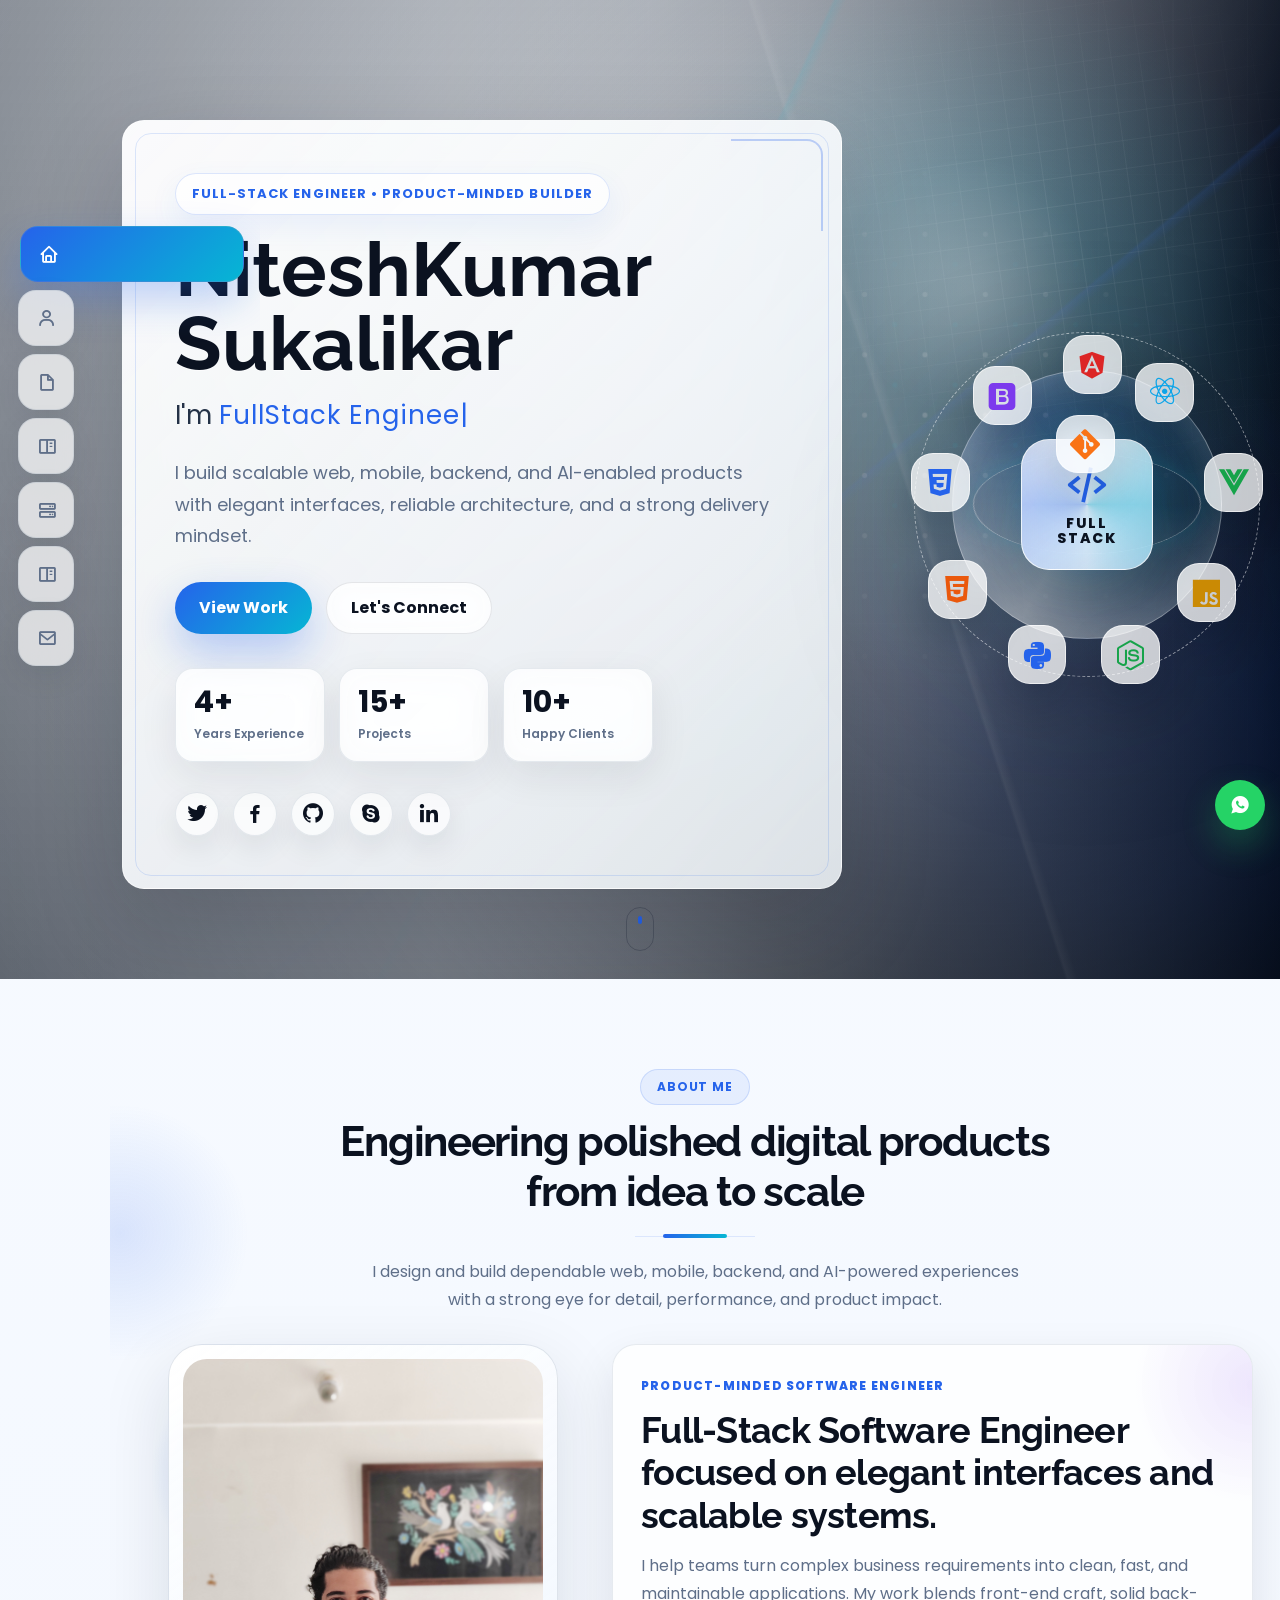
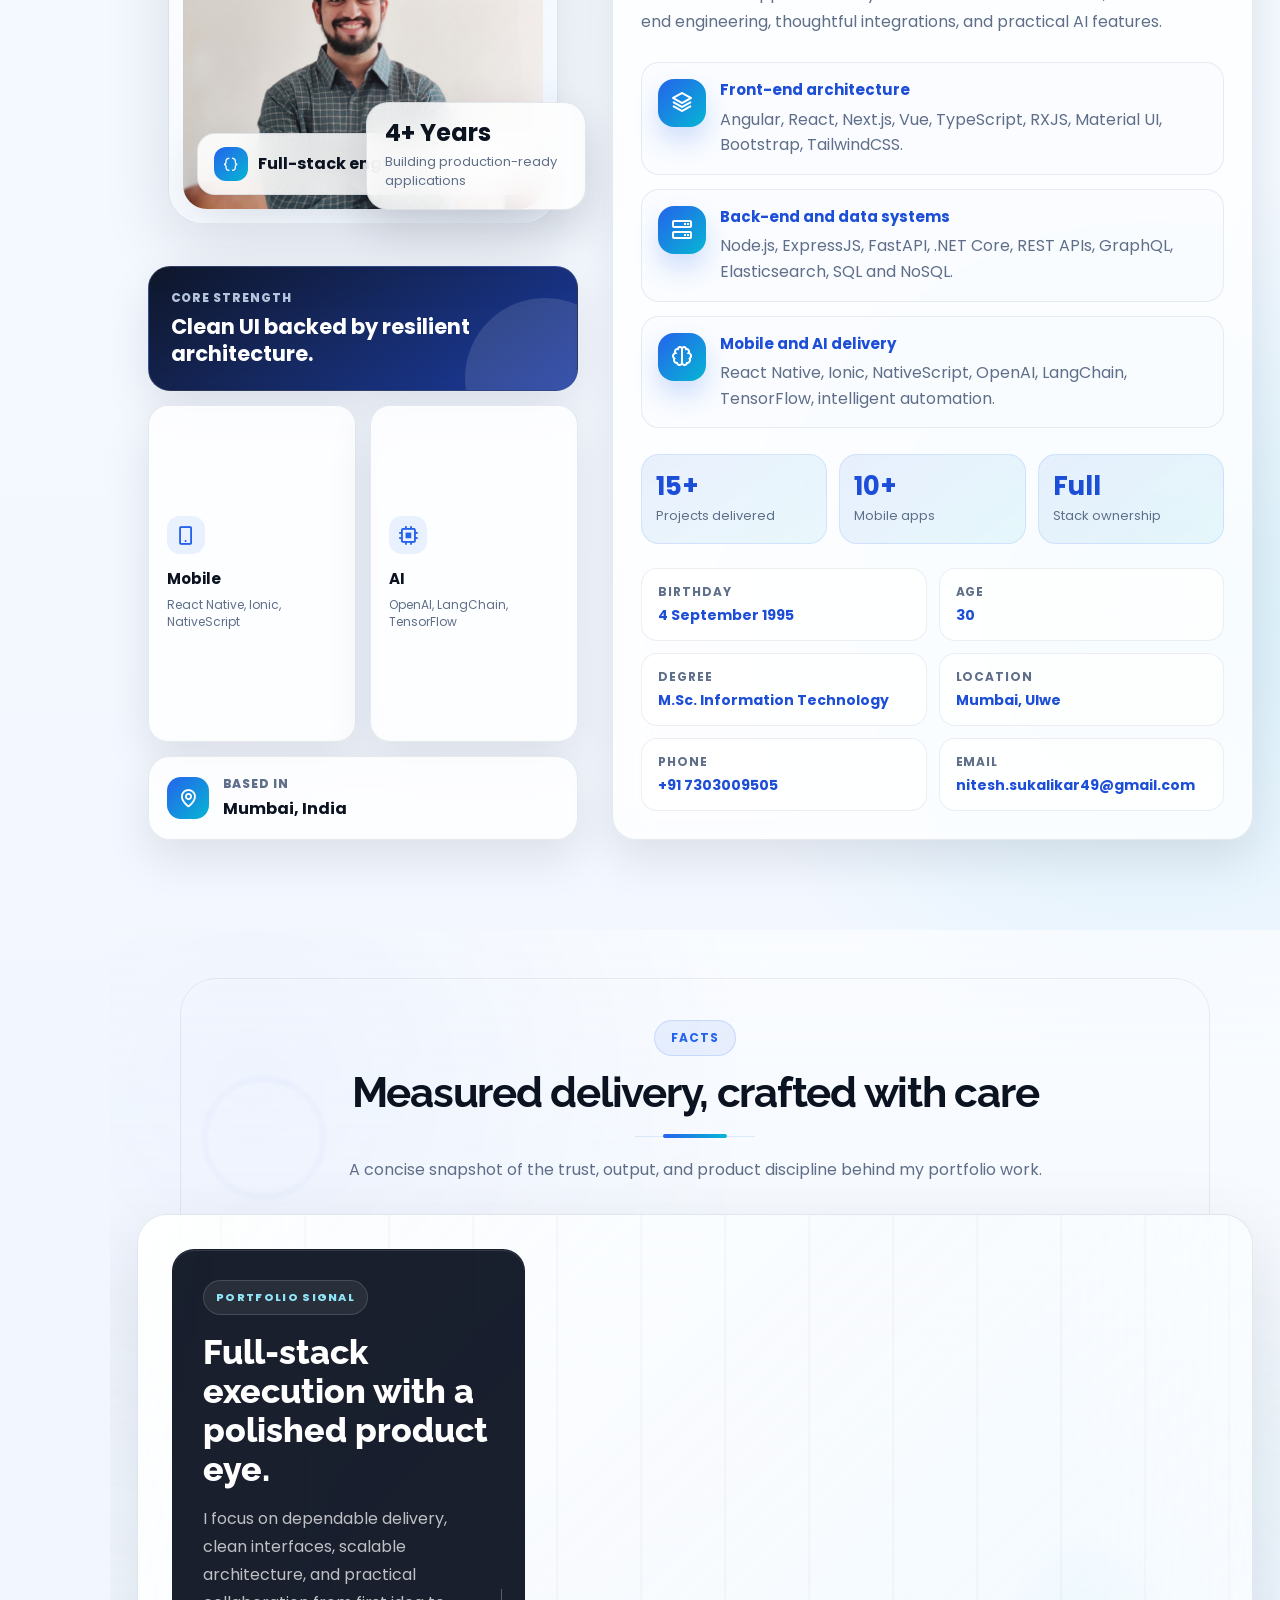
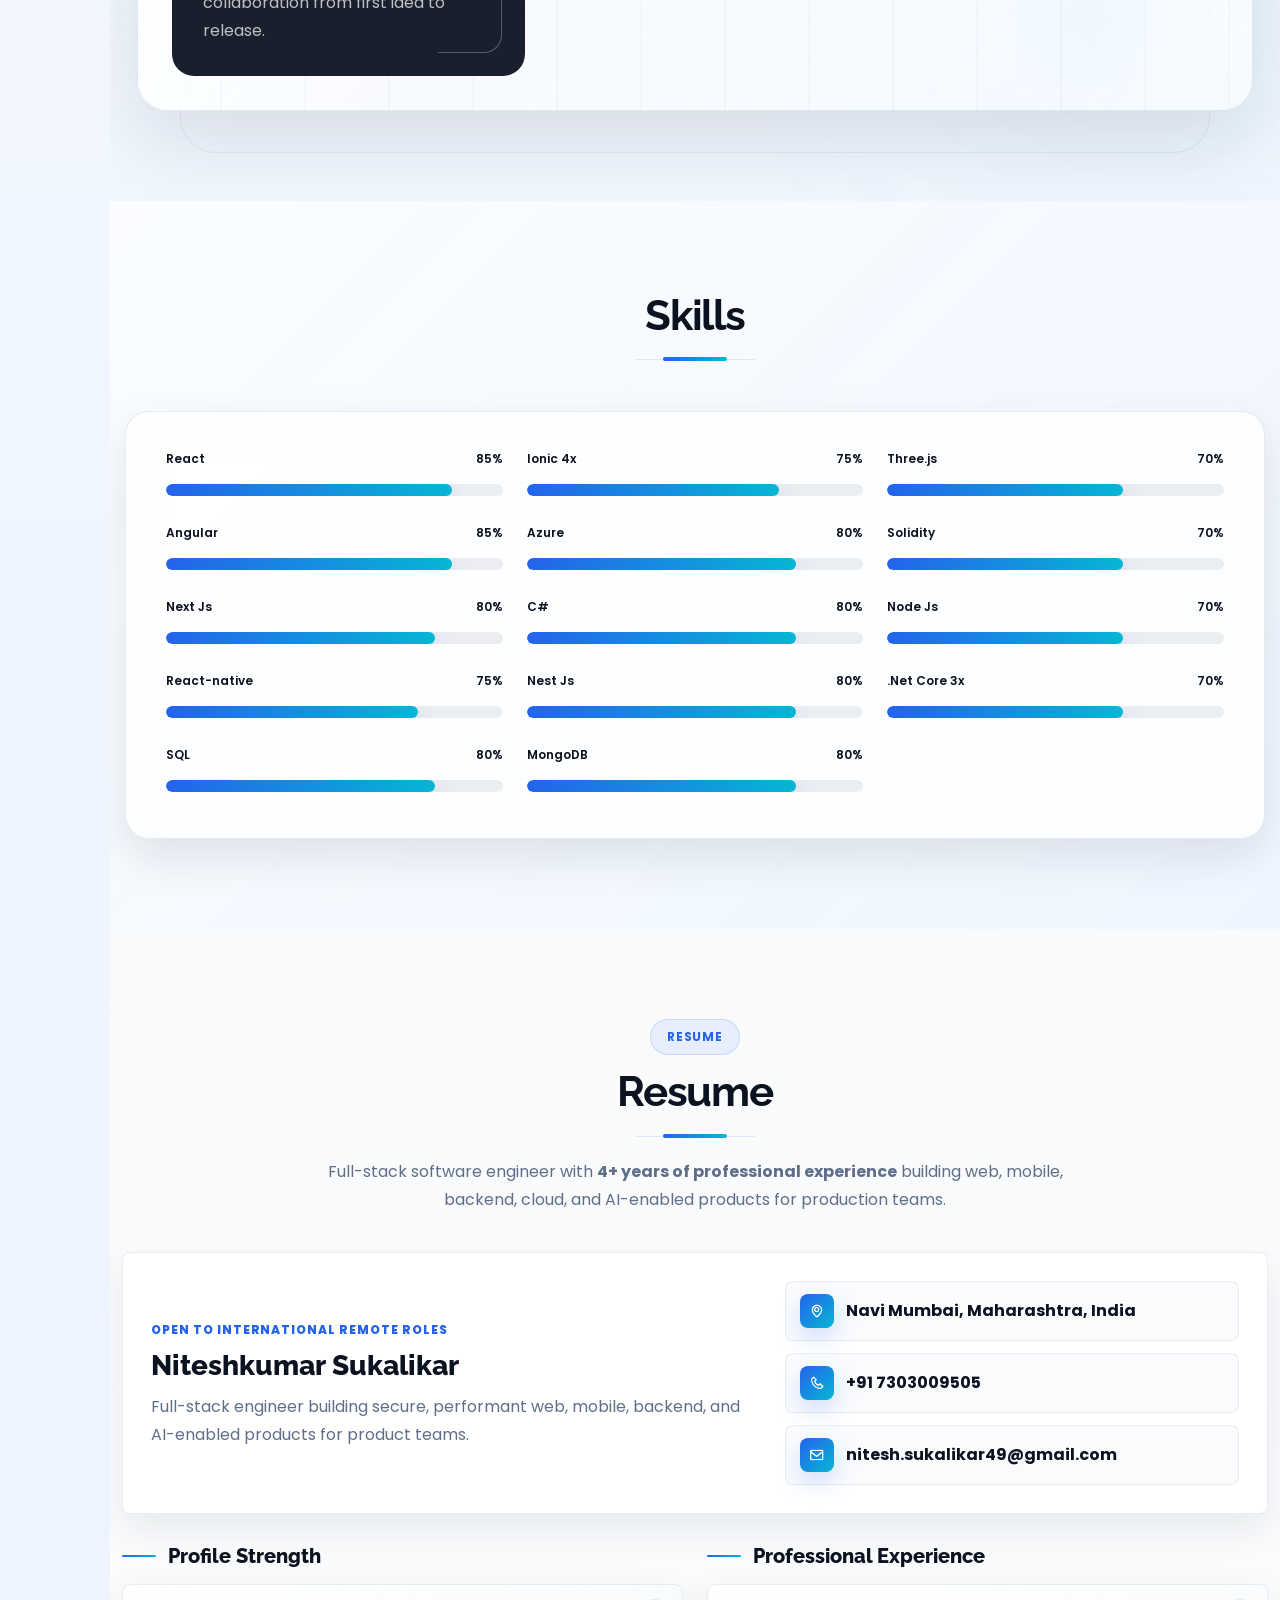
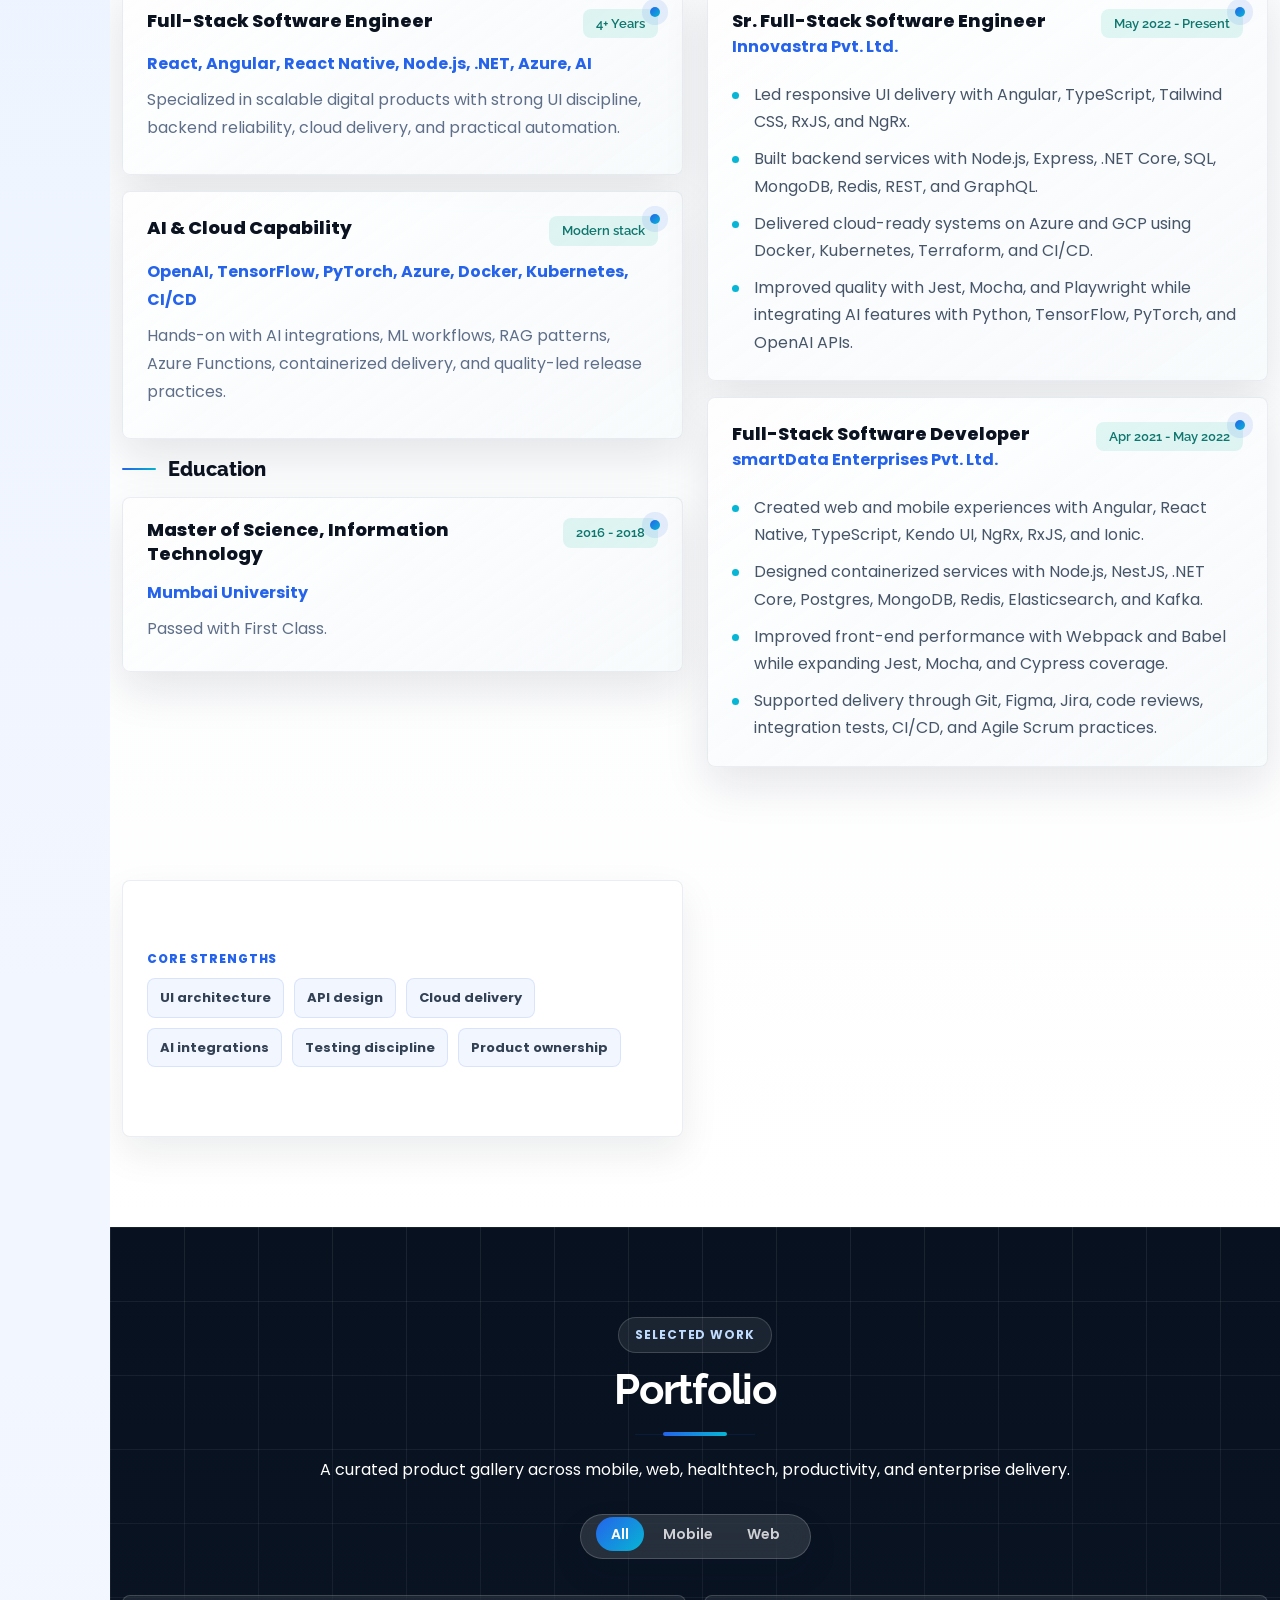
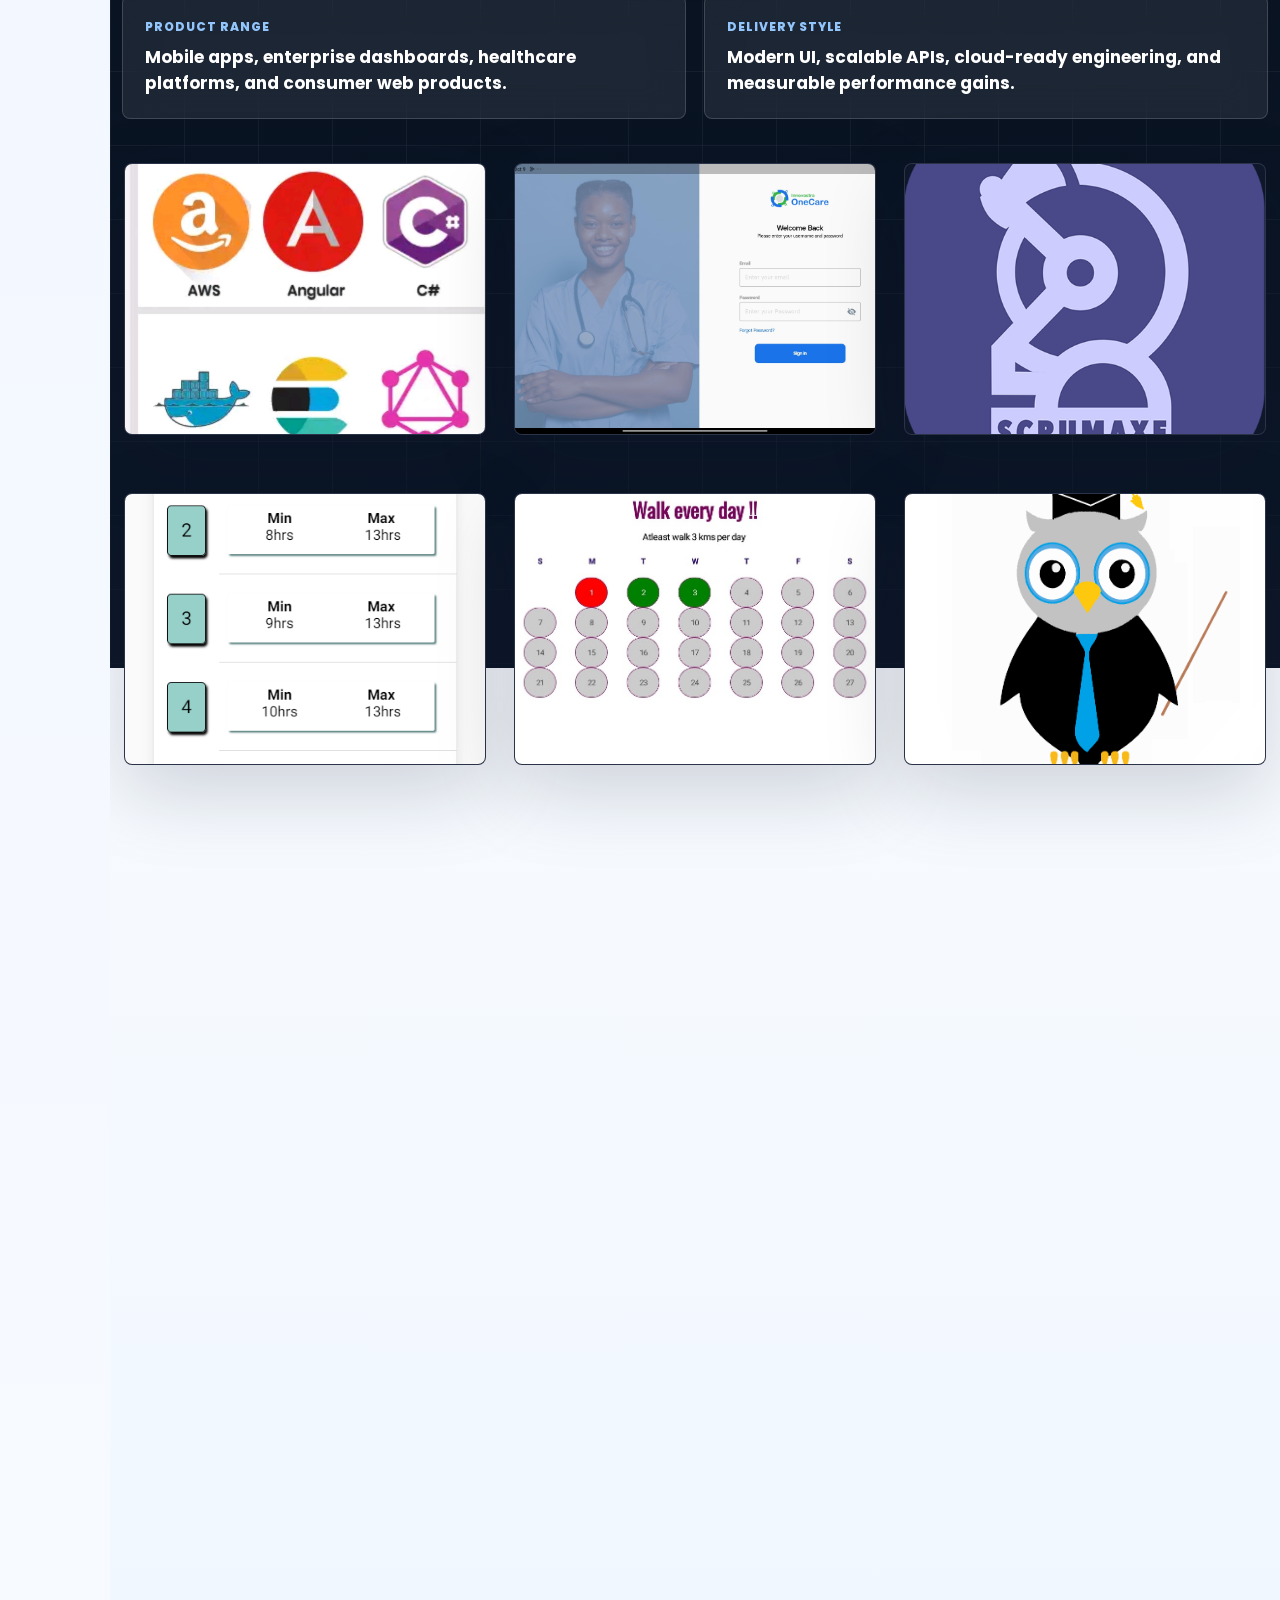
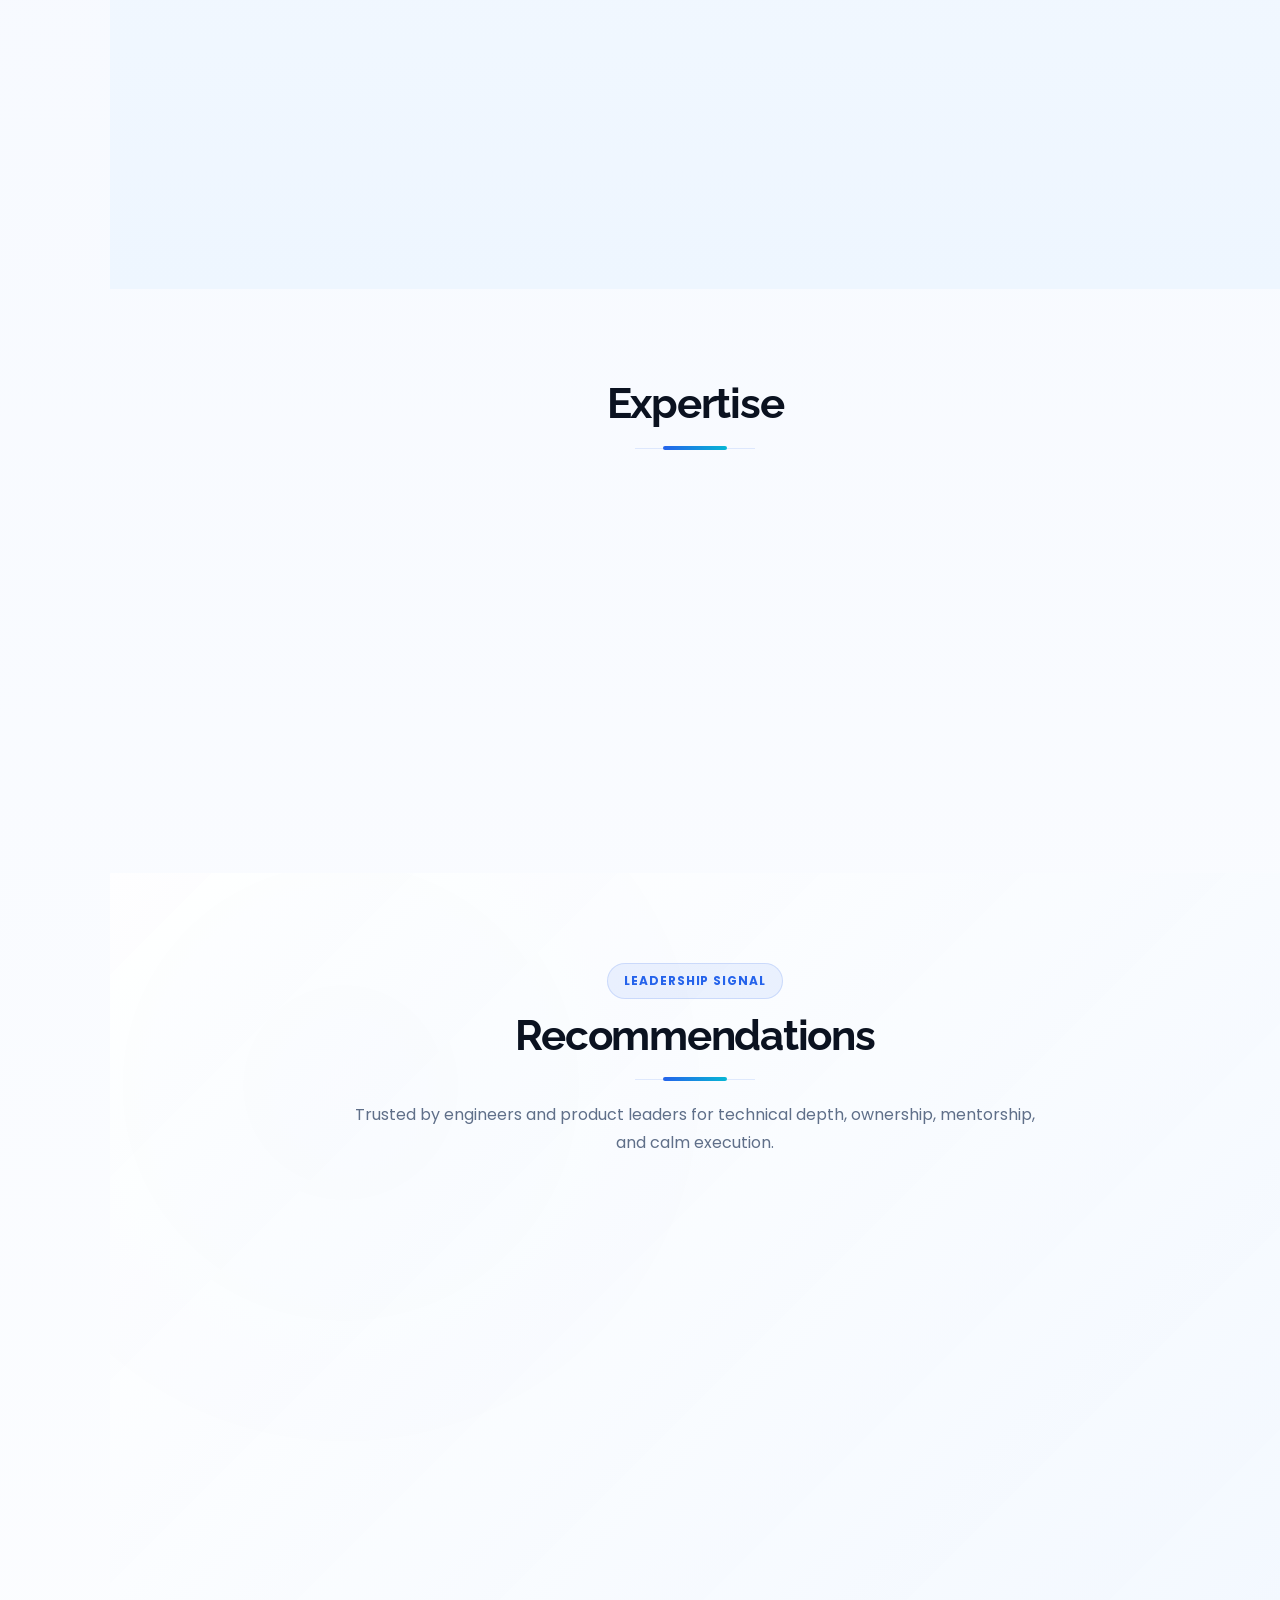
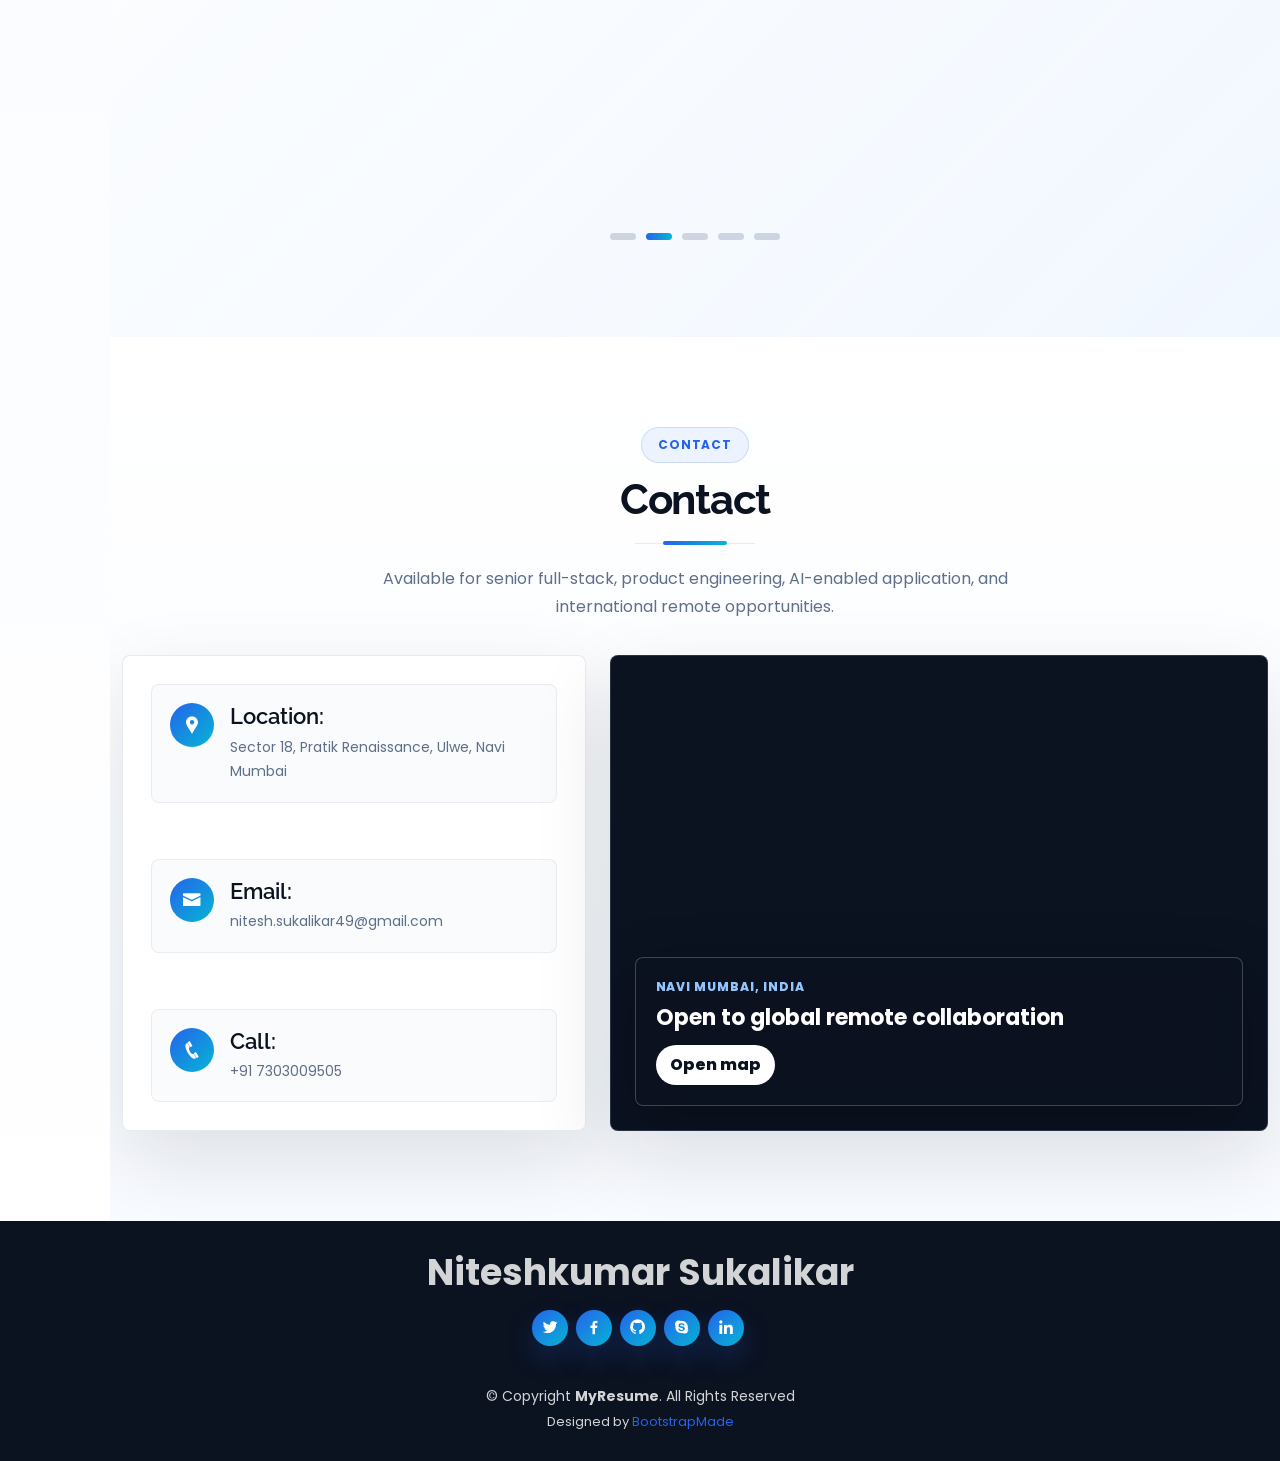
==== commit f7e88f27: "Polish resume section UI and copy" ====
--- a/index.html
+++ b/index.html
@@ -449,9 +449,9 @@
 
         <div class="section-title resume-heading">
           <span class="section-kicker">Resume</span>
-          <h2>Engineering depth with product polish</h2>
-          <p>Full-stack software engineer with <strong>4+ years of professional experience</strong> building modern web,
-            mobile, backend, cloud, and AI-enabled products with a strong eye for user experience.</p>
+          <h2>Resume</h2>
+          <p>Full-stack software engineer with <strong>4+ years of professional experience</strong> building web,
+            mobile, backend, cloud, and AI-enabled products for production teams.</p>
         </div>
 
         <div class="resume-shell">
@@ -459,13 +459,13 @@
             <div class="resume-profile">
               <span class="resume-label">Open to international remote roles</span>
               <h3>Niteshkumar Sukalikar</h3>
-              <p>Full-stack engineer building secure, high-performance web, mobile, backend, blockchain, and AI-enabled
-                products for global teams.</p>
+              <p>Full-stack engineer building secure, performant web, mobile, backend, and AI-enabled products for
+                product teams.</p>
             </div>
             <div class="resume-contact-grid">
               <div><i class="bx bx-map"></i><span>Navi Mumbai, Maharashtra, India</span></div>
-              <div><i class="bx bx-phone"></i><span>+91 7303009505</span></div>
-              <div><i class="bx bx-envelope"></i><span>nitesh.sukalikar49@gmail.com</span></div>
+              <a href="tel:+917303009505"><i class="bx bx-phone"></i><span>+91 7303009505</span></a>
+              <a href="mailto:nitesh.sukalikar49@gmail.com"><i class="bx bx-envelope"></i><span>nitesh.sukalikar49@gmail.com</span></a>
             </div>
           </div>
 
@@ -478,18 +478,18 @@
                     <h4>Full-Stack Software Engineer</h4>
                     <h5>4+ Years</h5>
                   </div>
-                  <p><em>React, Angular, React Native, Node.js, .NET, Azure, AI, blockchain</em></p>
-                  <p>Specialized in secure, scalable digital products with strong UI/UX discipline, backend reliability,
-                    cloud delivery, and modern automation.</p>
+                  <p><em>React, Angular, React Native, Node.js, .NET, Azure, AI</em></p>
+                  <p>Specialized in scalable digital products with strong UI discipline, backend reliability, cloud
+                    delivery, and practical automation.</p>
                 </div>
                 <div class="resume-item resume-credential">
                   <div class="resume-item-top">
-                    <h4>AI, Blockchain & Cloud Capability</h4>
+                    <h4>AI & Cloud Capability</h4>
                     <h5>Modern stack</h5>
                   </div>
-                  <p><em>OpenAI, TensorFlow, PyTorch, Solidity, Web3.js, Azure, CI/CD</em></p>
-                  <p>Hands-on with ML models, RAG patterns, vector databases, smart contracts, Azure Functions, Docker,
-                    Kubernetes, and quality-led deployment practices.</p>
+                  <p><em>OpenAI, TensorFlow, PyTorch, Azure, Docker, Kubernetes, CI/CD</em></p>
+                  <p>Hands-on with AI integrations, ML workflows, RAG patterns, Azure Functions, containerized delivery,
+                    and quality-led release practices.</p>
                 </div>
                 <h3 class="resume-title">Education</h3>
                 <div class="resume-item resume-credential compact">
@@ -535,14 +535,11 @@
                     <h5>May 2022 - Present</h5>
                   </div>
                   <ul>
-                    <li>Led responsive web interface delivery with Angular, TypeScript, Tailwind CSS, RxJS, and NgRx,
-                      improving engagement through cleaner UI/UX and cross-platform consistency.</li>
-                    <li>Built scalable backend services with Node.js, Express, .NET Core, SQL, MongoDB, and Redis across
-                      REST and GraphQL APIs.</li>
-                    <li>Delivered cloud-ready systems on Azure and GCP using Docker, Kubernetes, Terraform, and CI/CD
-                      practices for stronger reliability and faster release cycles.</li>
-                    <li>Raised quality with Jest, Mocha, and Playwright test coverage while integrating AI features with
-                      Python, TensorFlow, PyTorch, and OpenAI APIs.</li>
+                    <li>Led responsive UI delivery with Angular, TypeScript, Tailwind CSS, RxJS, and NgRx.</li>
+                    <li>Built backend services with Node.js, Express, .NET Core, SQL, MongoDB, Redis, REST, and GraphQL.</li>
+                    <li>Delivered cloud-ready systems on Azure and GCP using Docker, Kubernetes, Terraform, and CI/CD.</li>
+                    <li>Improved quality with Jest, Mocha, and Playwright while integrating AI features with Python,
+                      TensorFlow, PyTorch, and OpenAI APIs.</li>
                   </ul>
                 </div>
                 <div class="resume-item">
@@ -554,14 +551,14 @@
                     <h5>Apr 2021 - May 2022</h5>
                   </div>
                   <ul>
-                    <li>Created polished web and mobile experiences with Angular, React Native, TypeScript, Kendo UI,
-                      NgRx, RxJS, and Ionic.</li>
-                    <li>Designed containerized microservices with Node.js, NestJS, .NET Core, Postgres, MongoDB, Redis,
+                    <li>Created web and mobile experiences with Angular, React Native, TypeScript, Kendo UI, NgRx, RxJS,
+                      and Ionic.</li>
+                    <li>Designed containerized services with Node.js, NestJS, .NET Core, Postgres, MongoDB, Redis,
                       Elasticsearch, and Kafka.</li>
-                    <li>Improved front-end performance using Webpack and Babel while expanding unit and UI test coverage
-                      with Jest, Mocha, and Cypress.</li>
-                    <li>Supported delivery discipline through Git, Figma, Jira, code reviews, integration tests, CI/CD,
-                      and Agile Scrum practices.</li>
+                    <li>Improved front-end performance with Webpack and Babel while expanding Jest, Mocha, and Cypress
+                      coverage.</li>
+                    <li>Supported delivery through Git, Figma, Jira, code reviews, integration tests, CI/CD, and Agile
+                      Scrum practices.</li>
                   </ul>
                 </div>
                 <div class="resume-item">
--- a/assets/css/style.css
+++ b/assets/css/style.css
@@ -2751,10 +2751,7 @@
 .resume {
   position: relative;
   isolation: isolate;
-  background:
-    linear-gradient(180deg, rgba(248, 250, 252, 0.92), rgba(255, 255, 255, 0.94)),
-    radial-gradient(circle at 18% 20%, rgba(37, 99, 235, 0.08), transparent 28rem),
-    radial-gradient(circle at 86% 72%, rgba(20, 184, 166, 0.08), transparent 24rem);
+  background: linear-gradient(180deg, #f8fafc 0%, #ffffff 100%);
 }
 
 .resume-heading {
@@ -2768,10 +2765,9 @@
 .resume-snapshot,
 .resume-focus-card {
   border: 1px solid rgba(148, 163, 184, 0.2);
-  border-radius: 18px;
-  background: rgba(255, 255, 255, 0.76);
-  box-shadow: 0 22px 55px rgba(15, 23, 42, 0.1);
-  backdrop-filter: blur(18px);
+  border-radius: 8px;
+  background: #ffffff;
+  box-shadow: 0 16px 38px rgba(15, 23, 42, 0.08);
 }
 
 .resume-snapshot {
@@ -2812,17 +2808,25 @@
   gap: 12px;
 }
 
-.resume-contact-grid div {
+.resume-contact-grid div,
+.resume-contact-grid a {
   display: flex;
   align-items: center;
   min-width: 0;
   gap: 12px;
   padding: 12px 14px;
   border: 1px solid rgba(148, 163, 184, 0.18);
-  border-radius: 14px;
+  border-radius: 8px;
   background: rgba(248, 250, 252, 0.74);
   color: var(--ink);
   font-weight: 700;
+  transition: border-color 0.2s ease, color 0.2s ease, background 0.2s ease;
+}
+
+.resume-contact-grid a:hover {
+  border-color: rgba(37, 99, 235, 0.28);
+  background: rgba(239, 246, 255, 0.92);
+  color: var(--accent);
 }
 
 .resume-contact-grid i {
@@ -2832,7 +2836,7 @@
   flex: 0 0 34px;
   width: 34px;
   height: 34px;
-  border-radius: 12px;
+  border-radius: 8px;
   color: #fff;
   background: linear-gradient(135deg, var(--accent), var(--accent-2));
   box-shadow: 0 10px 24px rgba(37, 99, 235, 0.2);
@@ -2844,11 +2848,19 @@
 }
 
 .resume-layout {
+  align-items: stretch;
   row-gap: 28px;
 }
 
+.resume-layout > [class*="col-"] {
+  display: flex;
+}
+
 .resume-column {
+  display: flex;
+  flex-direction: column;
   height: 100%;
+  width: 100%;
 }
 
 .resume .resume-title {
@@ -2875,14 +2887,13 @@
   margin-bottom: 18px;
   overflow: hidden;
   border-left: 0;
-  border-radius: 18px;
-  transition: transform 0.28s ease, box-shadow 0.28s ease, border-color 0.28s ease;
+  border-radius: 8px;
+  transition: box-shadow 0.2s ease, border-color 0.2s ease;
 }
 
 .resume .resume-item:hover {
-  transform: translateY(-5px);
   border-color: rgba(37, 99, 235, 0.28);
-  box-shadow: 0 28px 70px rgba(15, 23, 42, 0.14);
+  box-shadow: 0 20px 48px rgba(15, 23, 42, 0.12);
 }
 
 .resume .resume-item::before {
@@ -2919,6 +2930,7 @@
   color: #0f766e;
   background: rgba(20, 184, 166, 0.12);
   font-size: 13px;
+  border-radius: 8px;
   white-space: nowrap;
 }
 
@@ -2959,6 +2971,10 @@
 }
 
 .resume-focus-card {
+  display: flex;
+  flex: 1 1 auto;
+  flex-direction: column;
+  justify-content: center;
   padding: 24px;
 }
 
@@ -2971,7 +2987,7 @@
 .resume-tags span {
   padding: 9px 12px;
   border: 1px solid rgba(37, 99, 235, 0.12);
-  border-radius: 999px;
+  border-radius: 8px;
   background: rgba(37, 99, 235, 0.06);
   color: #334155;
   font-size: 13px;
@@ -2992,7 +3008,7 @@
   .resume-snapshot,
   .resume .resume-item,
   .resume-focus-card {
-    border-radius: 14px;
+    border-radius: 8px;
   }
 
   .resume-snapshot {
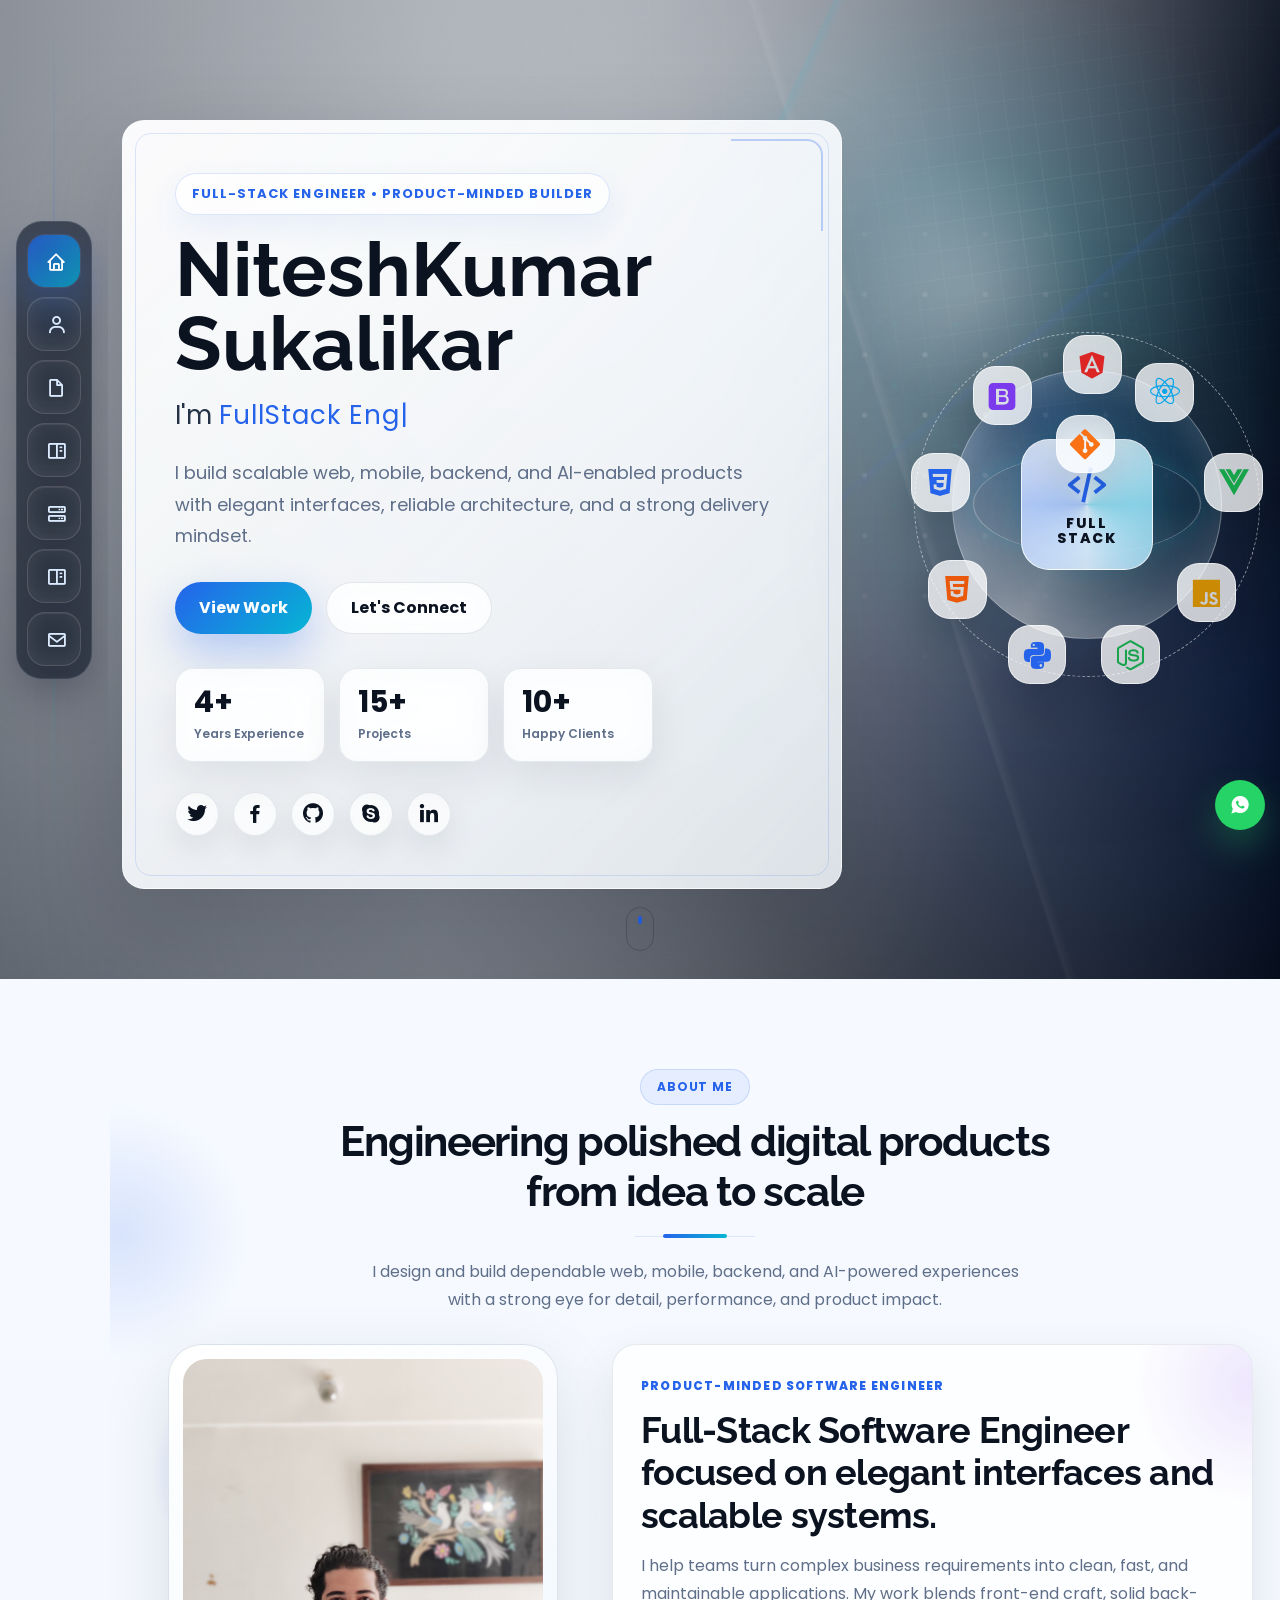
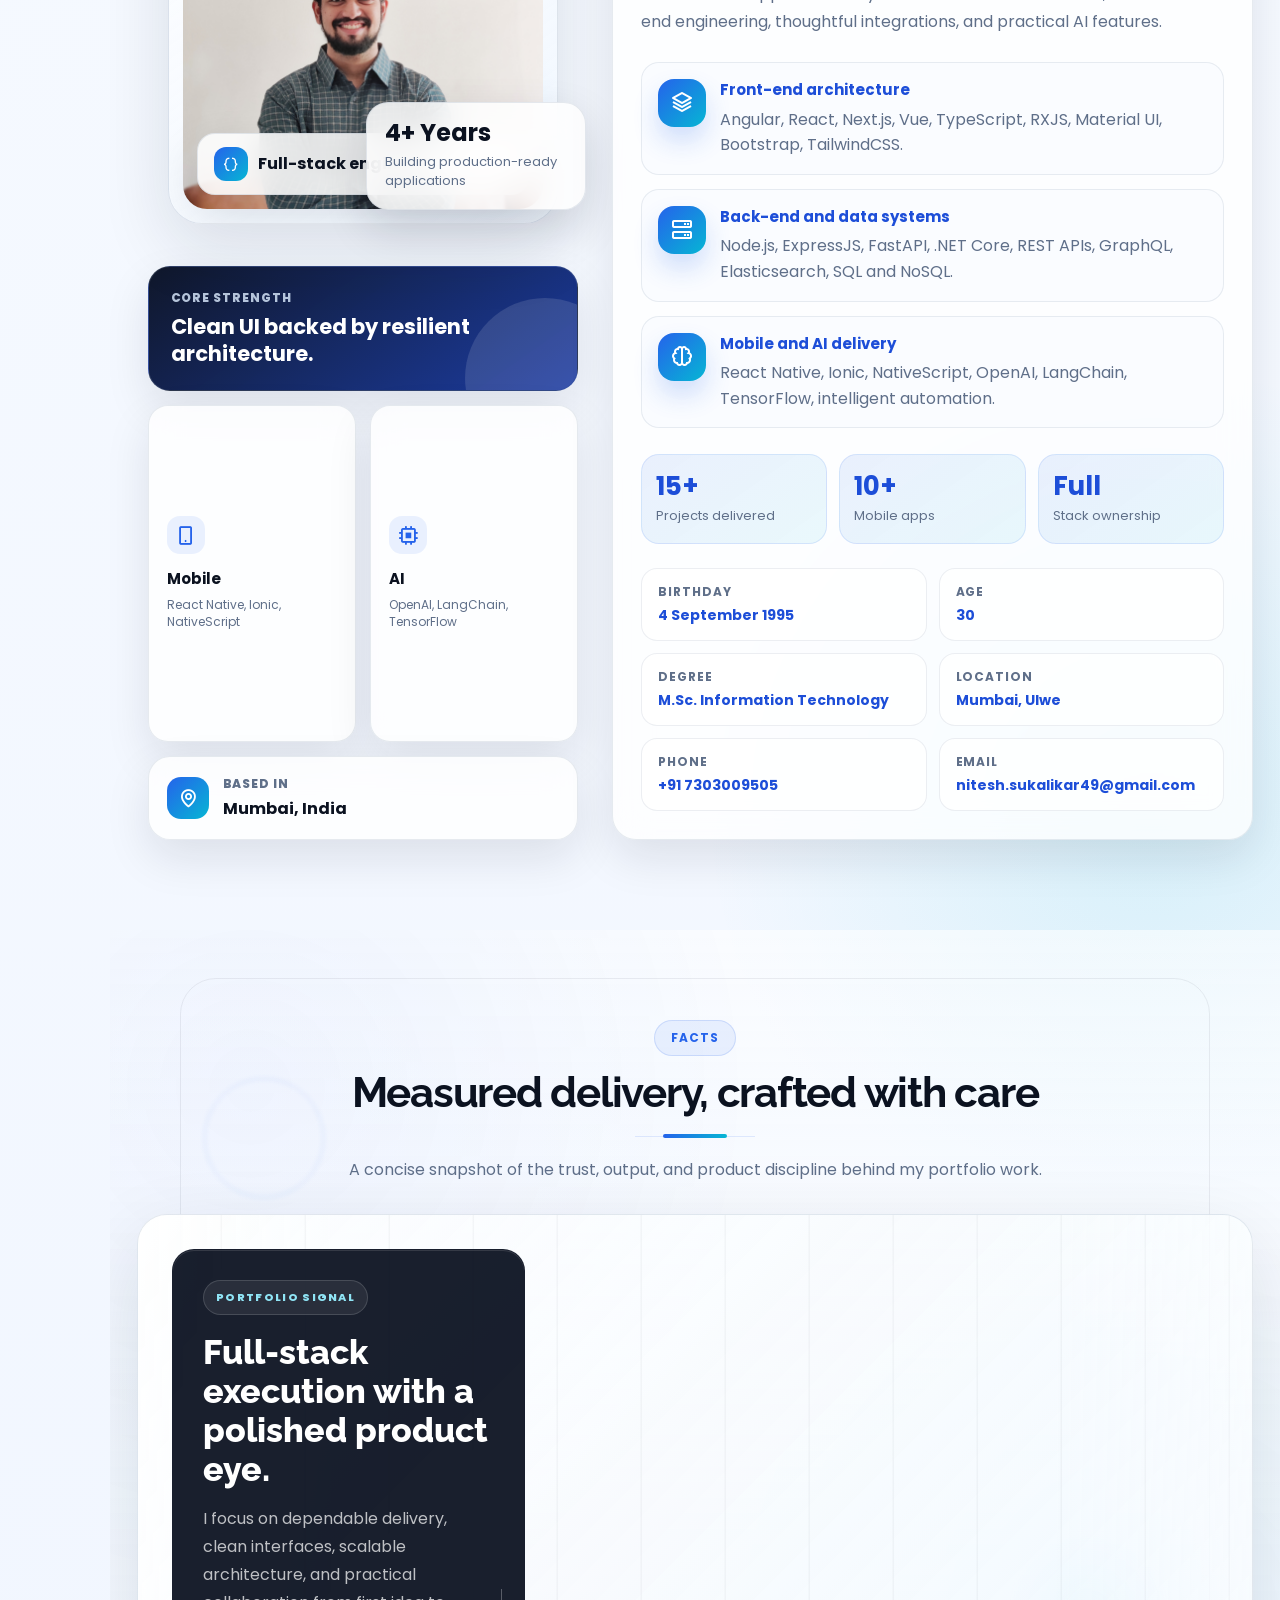
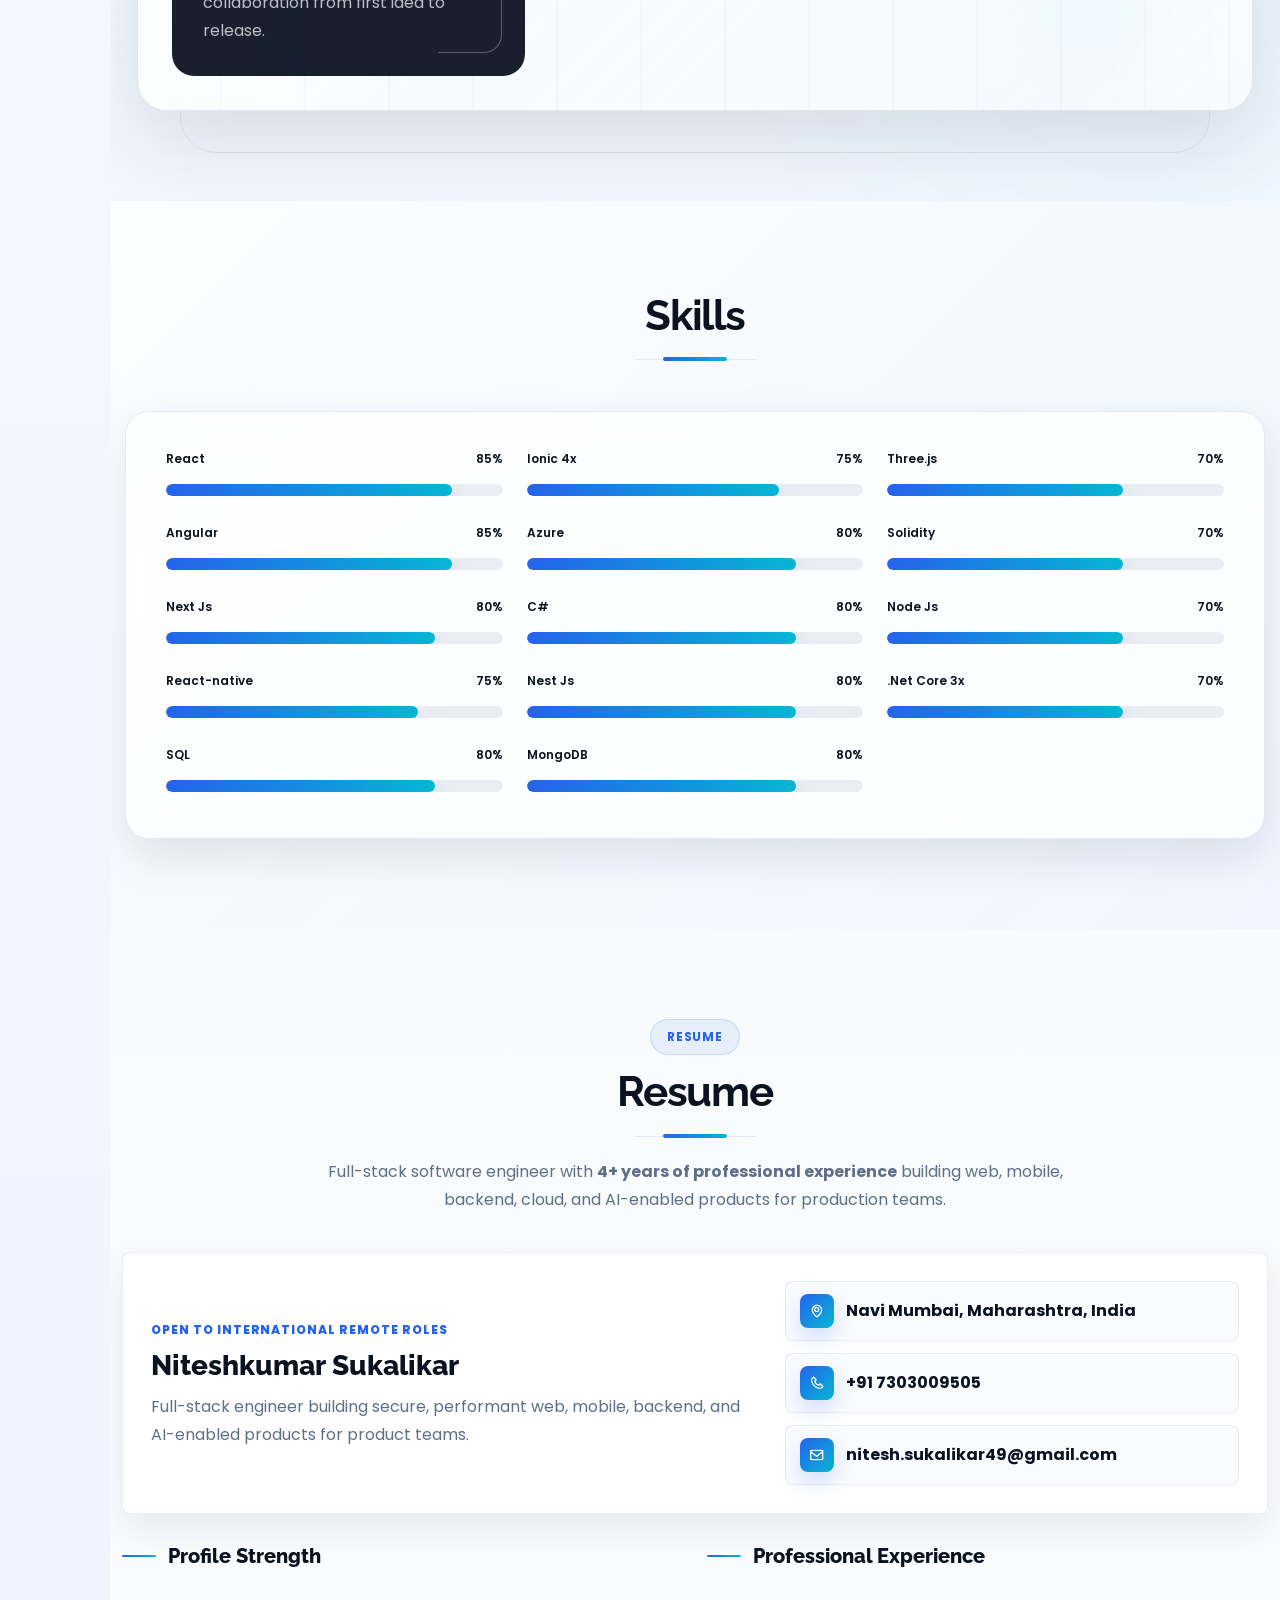
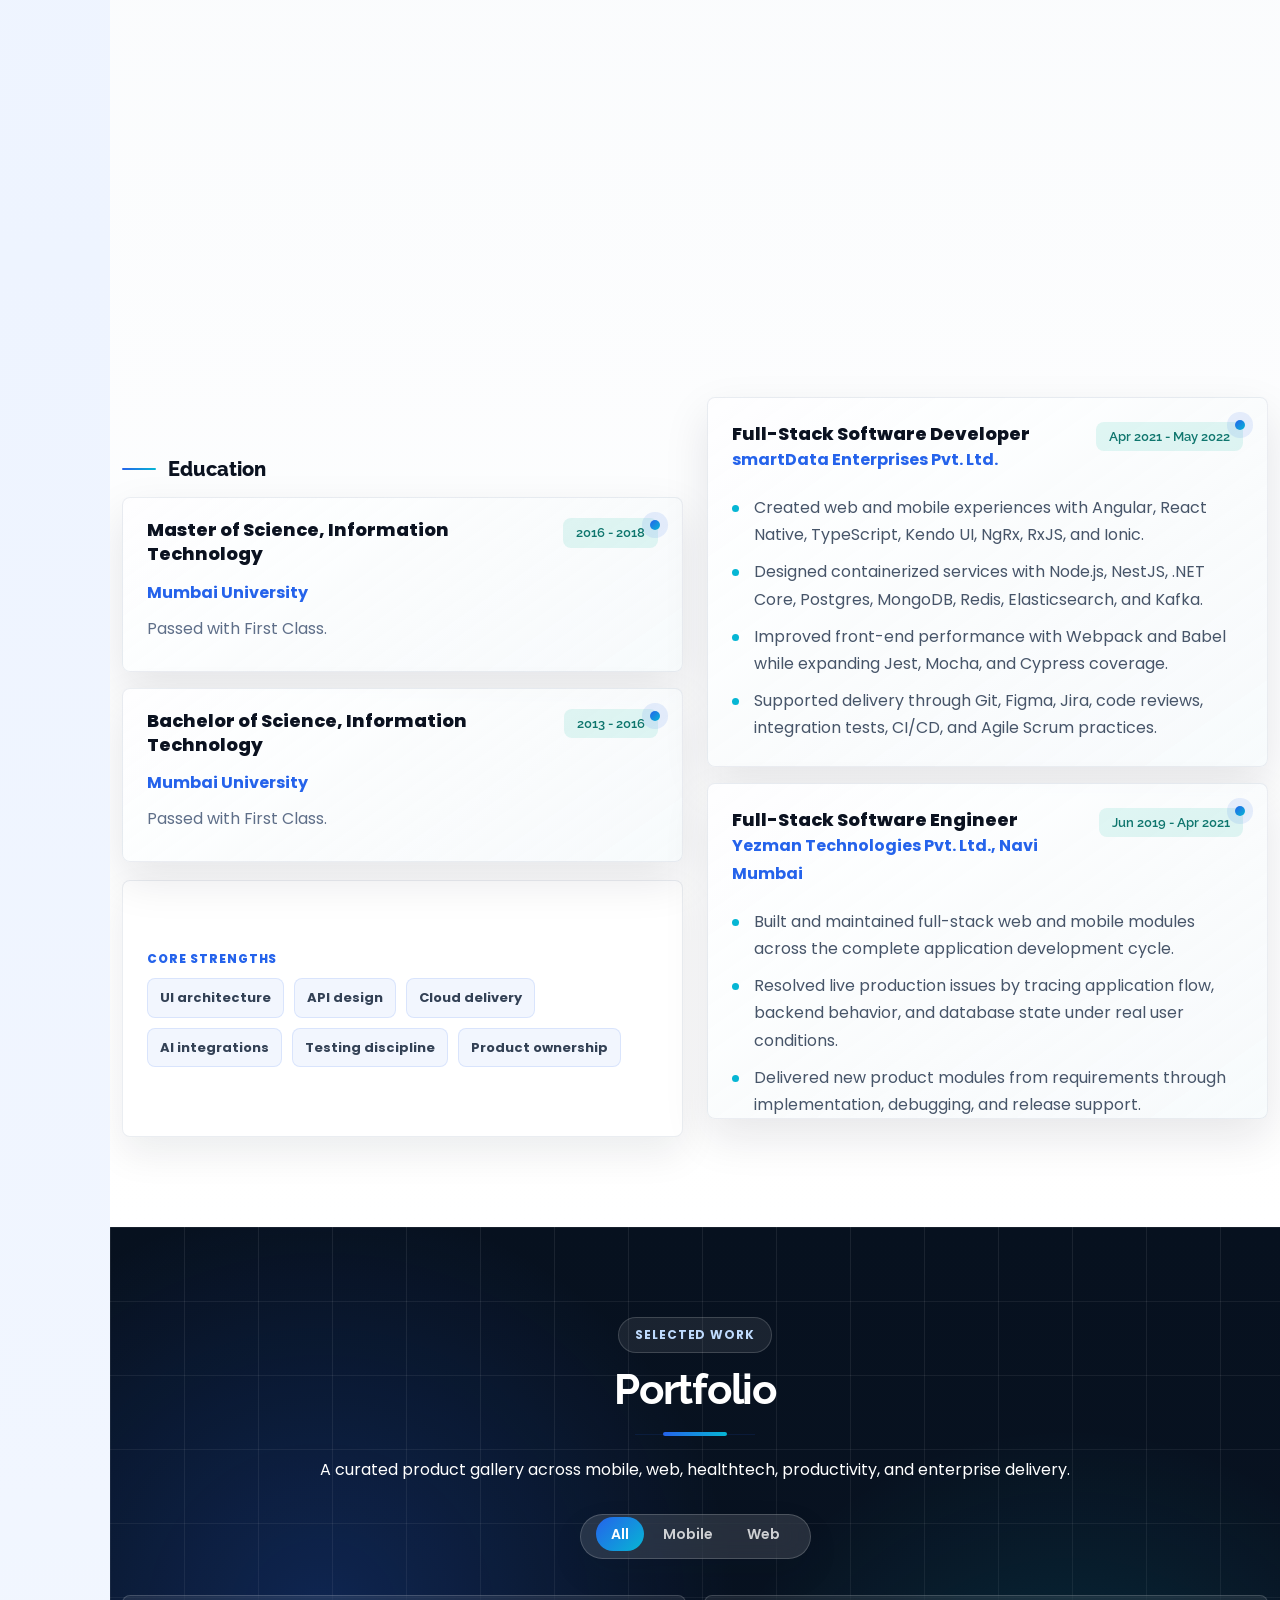
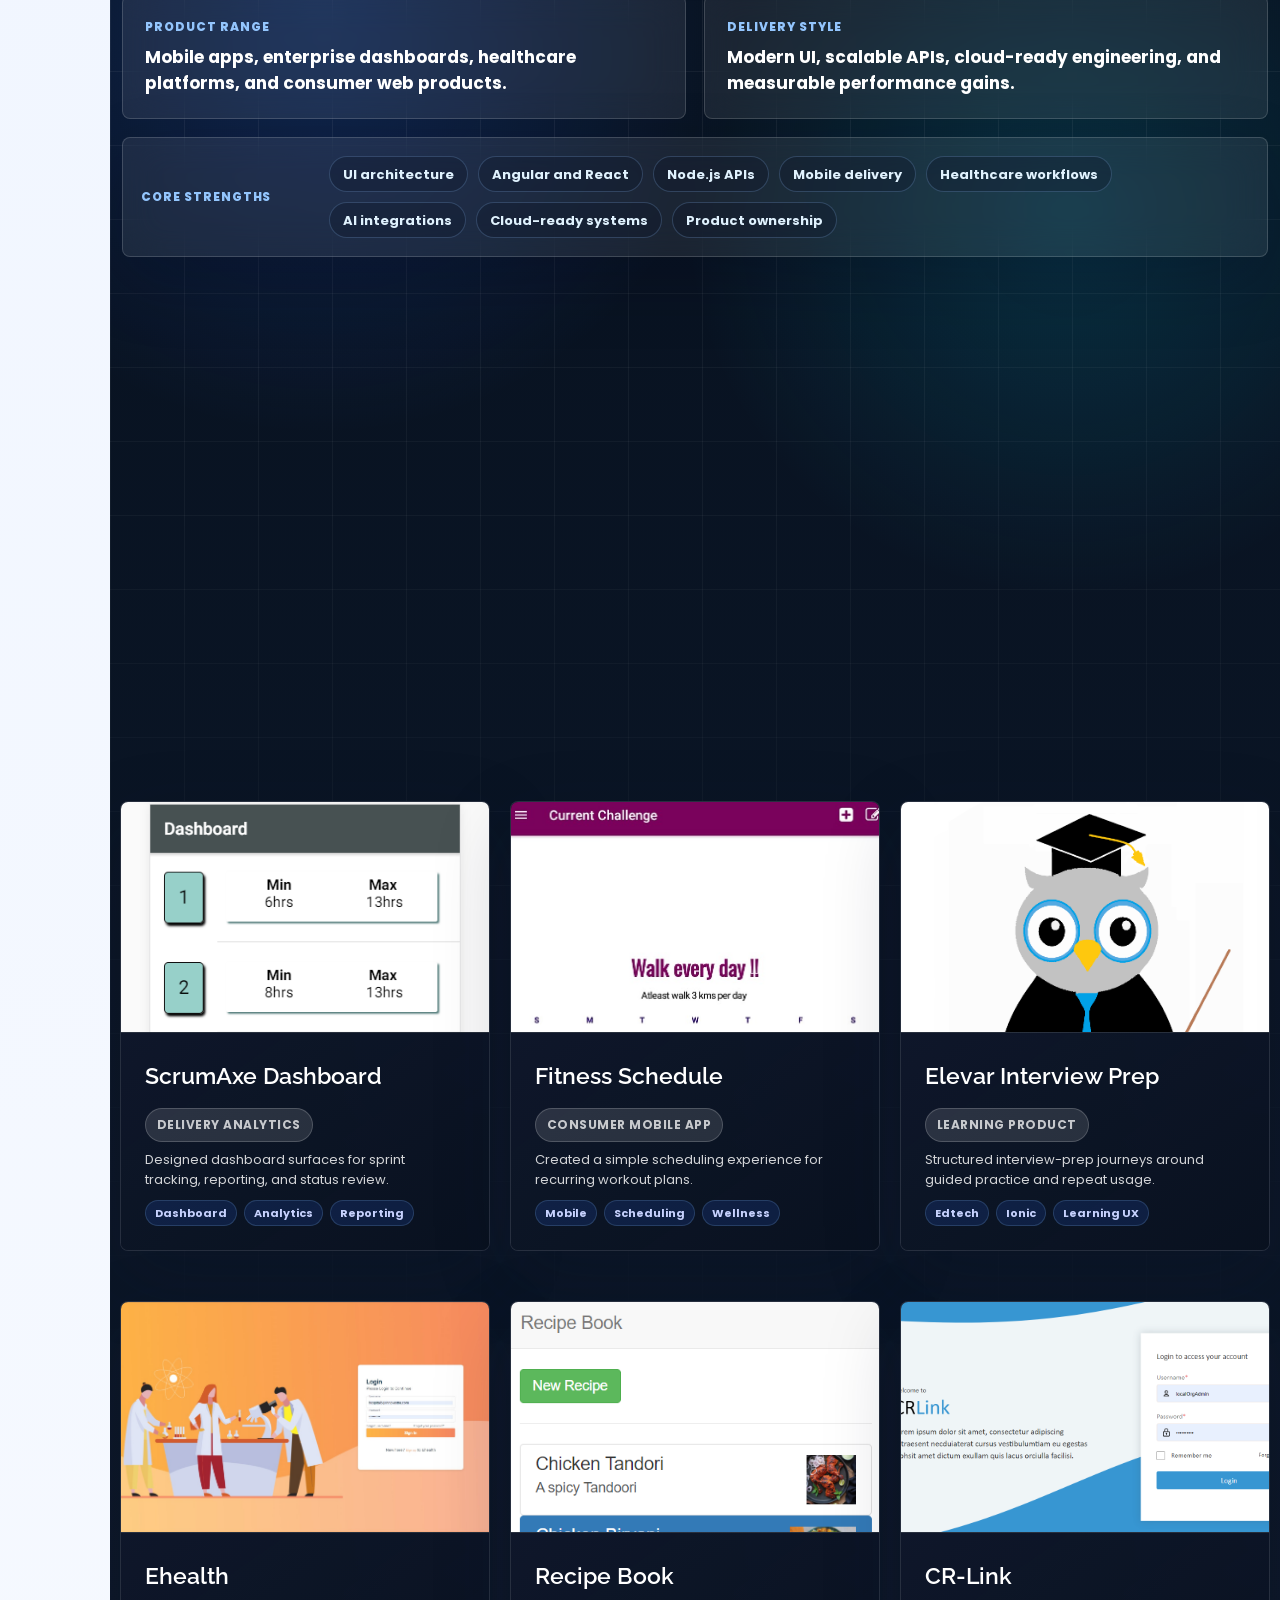
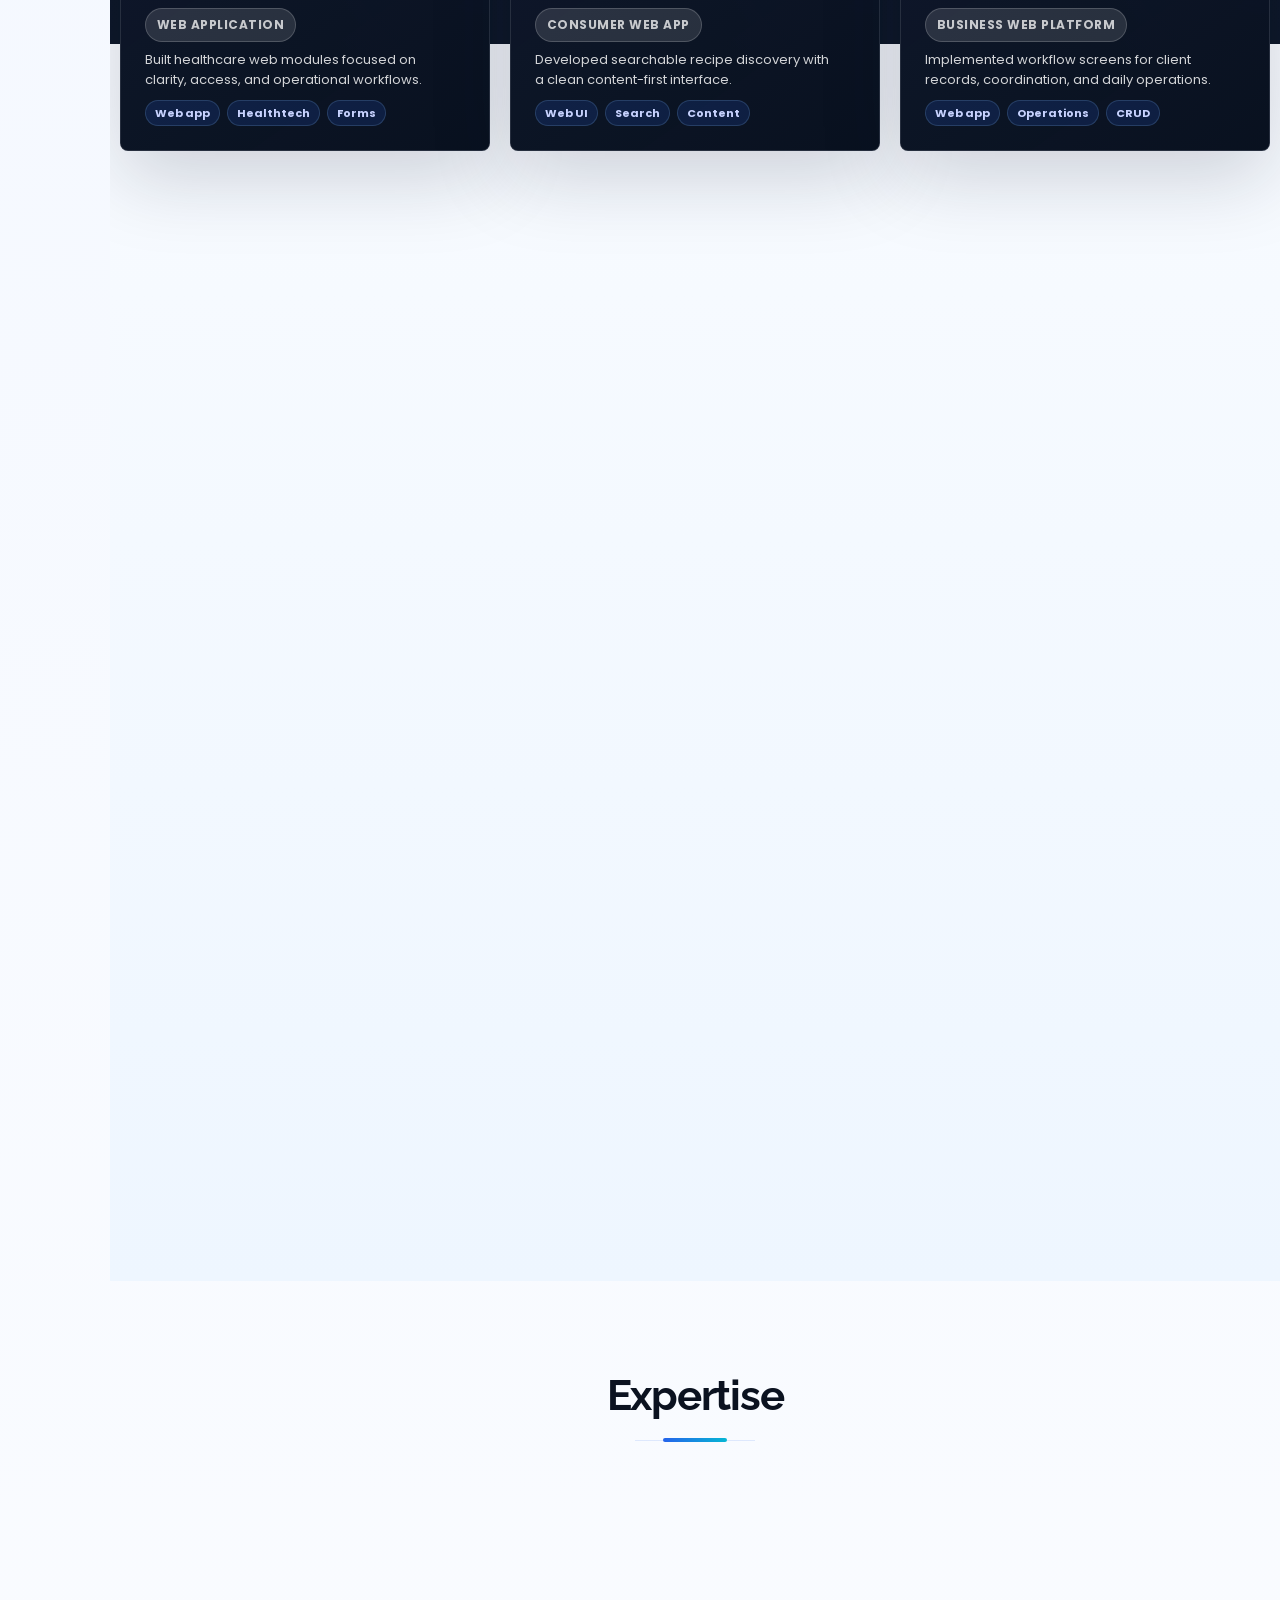
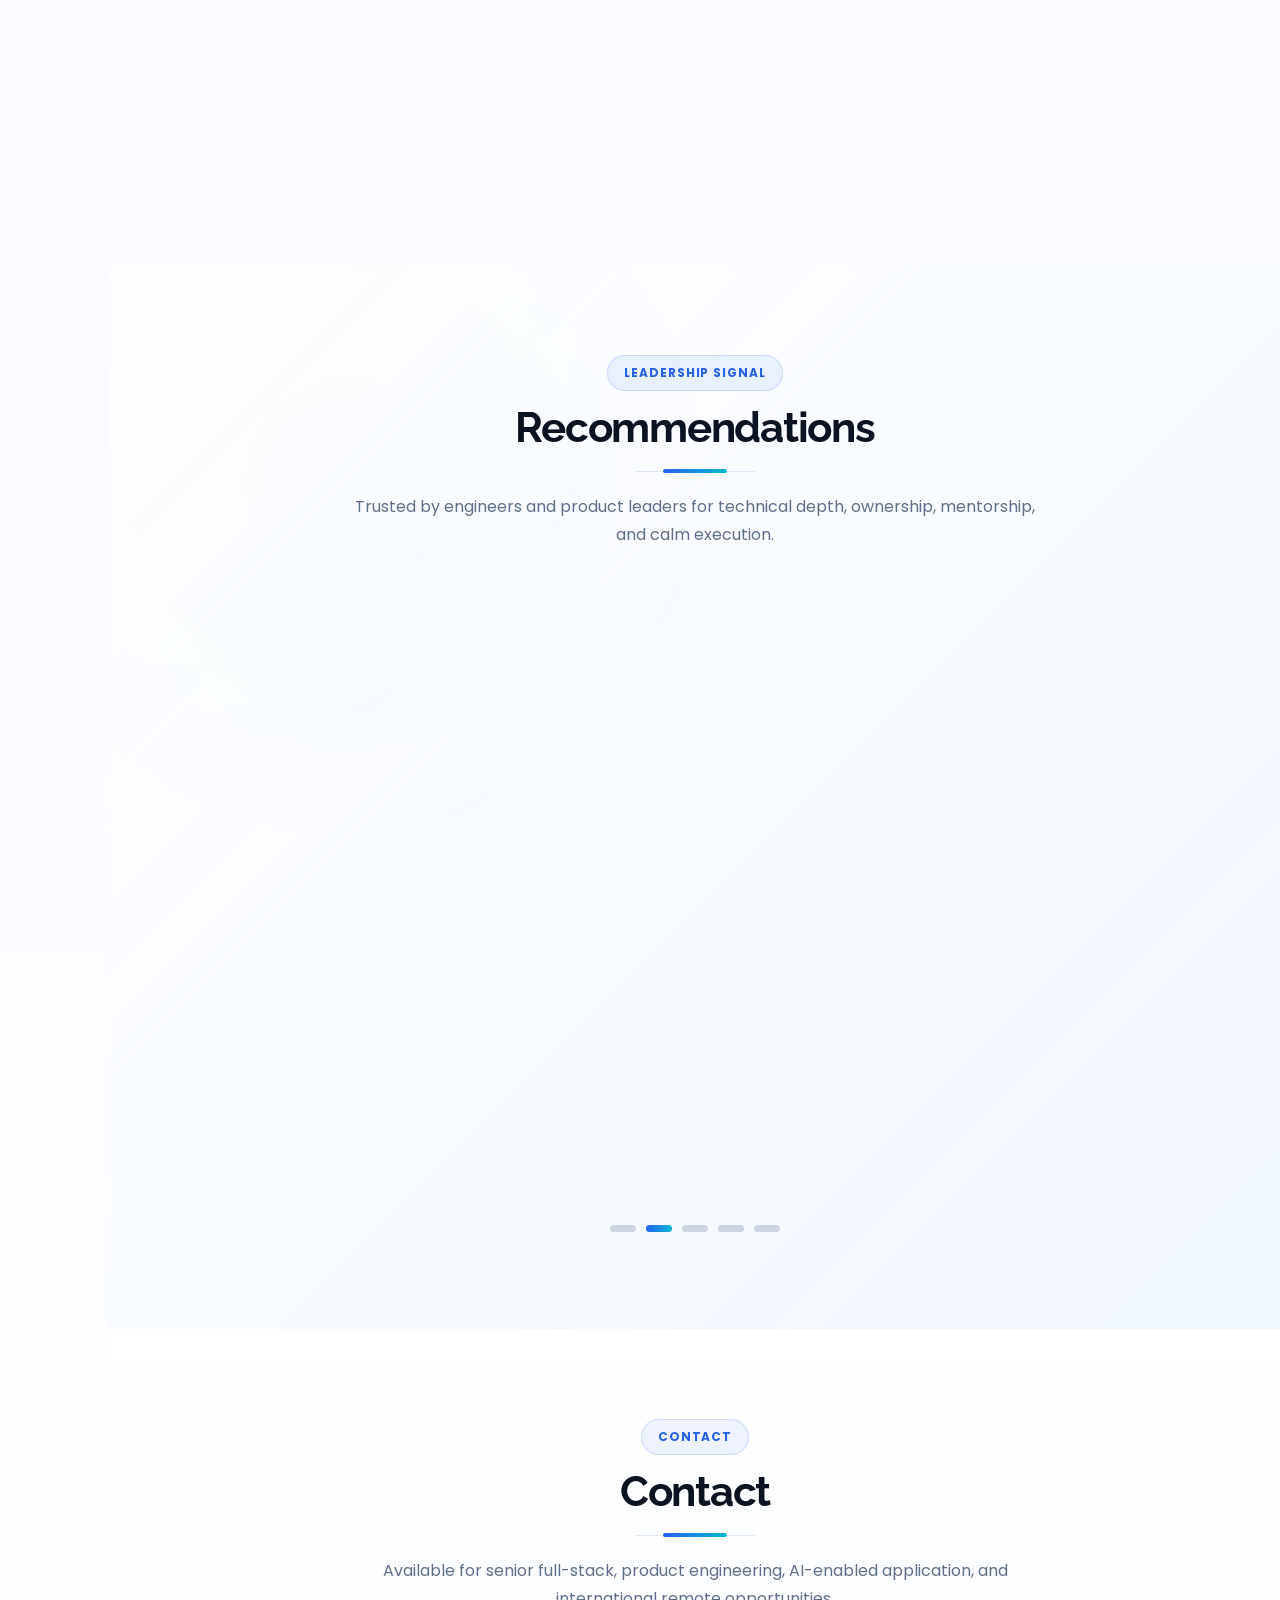
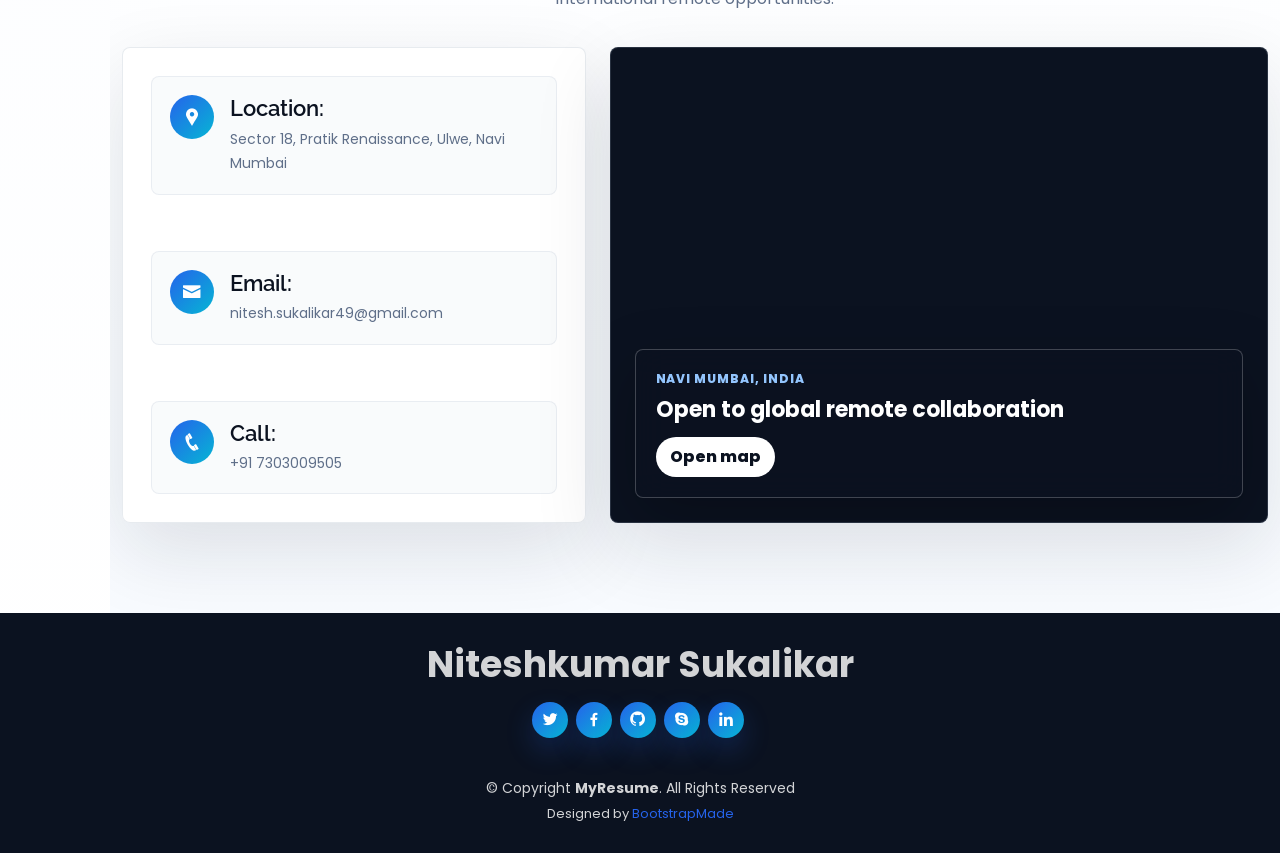
==== commit 9e16f914: "Fix portfolio nav hover label alignment" ====
--- a/index.html
+++ b/index.html
@@ -465,7 +465,8 @@
             <div class="resume-contact-grid">
               <div><i class="bx bx-map"></i><span>Navi Mumbai, Maharashtra, India</span></div>
               <a href="tel:+917303009505"><i class="bx bx-phone"></i><span>+91 7303009505</span></a>
-              <a href="mailto:nitesh.sukalikar49@gmail.com"><i class="bx bx-envelope"></i><span>nitesh.sukalikar49@gmail.com</span></a>
+              <a href="mailto:nitesh.sukalikar49@gmail.com"><i
+                  class="bx bx-envelope"></i><span>nitesh.sukalikar49@gmail.com</span></a>
             </div>
           </div>
 
@@ -536,8 +537,10 @@
                   </div>
                   <ul>
                     <li>Led responsive UI delivery with Angular, TypeScript, Tailwind CSS, RxJS, and NgRx.</li>
-                    <li>Built backend services with Node.js, Express, .NET Core, SQL, MongoDB, Redis, REST, and GraphQL.</li>
-                    <li>Delivered cloud-ready systems on Azure and GCP using Docker, Kubernetes, Terraform, and CI/CD.</li>
+                    <li>Built backend services with Node.js, Express, .NET Core, SQL, MongoDB, Redis, REST, and GraphQL.
+                    </li>
+                    <li>Delivered cloud-ready systems on Azure and GCP using Docker, Kubernetes, Terraform, and CI/CD.
+                    </li>
                     <li>Improved quality with Jest, Mocha, and Playwright while integrating AI features with Python,
                       TensorFlow, PyTorch, and OpenAI APIs.</li>
                   </ul>
@@ -617,14 +620,35 @@
           </div>
         </div>
 
+        <div class="portfolio-strengths" data-aos="fade-up" data-aos-delay="175">
+          <span>Core strengths</span>
+          <ul>
+            <li>UI architecture</li>
+            <li>Angular and React</li>
+            <li>Node.js APIs</li>
+            <li>Mobile delivery</li>
+            <li>Healthcare workflows</li>
+            <li>AI integrations</li>
+            <li>Cloud-ready systems</li>
+            <li>Product ownership</li>
+          </ul>
+        </div>
+
         <div class="row portfolio-container" data-aos="fade-up" data-aos-delay="200">
 
           <div class="col-lg-4 col-md-6 portfolio-item filter-card">
             <div class="portfolio-wrap">
-              <img src="assets/img/Projects/Elever-1.jpg" class="img-fluid" alt="">
+              <img src="assets/img/Projects/Elever-1.jpg" class="img-fluid" alt="Elevar mobile learning app screenshot">
               <div class="portfolio-info">
                 <h4>Elevar</h4>
-                <p>Ionic</p>
+                <p>Ionic mobile app</p>
+                <span class="portfolio-proof">Built polished mobile learning flows with reusable hybrid
+                  components.</span>
+                <div class="portfolio-tags">
+                  <span>Ionic</span>
+                  <span>Mobile UI</span>
+                  <span>Product flows</span>
+                </div>
                 <!-- <div class="portfolio-links">
                   <a href="assets/img/Projects/Elever-1.jpg" data-gall="portfolioGallery" class="venobox" title="App 1"><i class="bx bx-plus"></i></a>
                   <a href="portfolio-details.html" data-gall="portfolioDetailsGallery" data-vbtype="iframe" class="venobox" title="Portfolio Details"><i class="bx bx-link"></i></a>
@@ -635,10 +659,18 @@
 
           <div class="col-lg-4 col-md-6 portfolio-item filter-card">
             <div class="portfolio-wrap">
-              <img src="assets/img/Projects/shared image.jpeg" class="img-fluid" alt="">
+              <img src="assets/img/Projects/shared image.jpeg" class="img-fluid"
+                alt="OneCare patient portal mobile screenshot">
               <div class="portfolio-info">
                 <h4>OneCare Patient Portal</h4>
-                <p>Flutter</p>
+                <p>Flutter patient app</p>
+                <span class="portfolio-proof">Delivered patient-facing access to healthcare journeys and account
+                  workflows.</span>
+                <div class="portfolio-tags">
+                  <span>Flutter</span>
+                  <span>Healthcare</span>
+                  <span>UX flows</span>
+                </div>
                 <!-- <div class="portfolio-links">
                   <a href="assets/img/Projects/Elever-1.jpg" data-gall="portfolioGallery" class="venobox" title="App 1"><i class="bx bx-plus"></i></a>
                   <a href="portfolio-details.html" data-gall="portfolioDetailsGallery" data-vbtype="iframe" class="venobox" title="Portfolio Details"><i class="bx bx-link"></i></a>
@@ -649,10 +681,17 @@
 
           <div class="col-lg-4 col-md-6 portfolio-item filter-card">
             <div class="portfolio-wrap">
-              <img src="assets/img/Projects/Logo-scrumaxe.png" class="img-fluid" alt="">
+              <img src="assets/img/Projects/Logo-scrumaxe.png" class="img-fluid" alt="ScrumAxe mobile app brand screen">
               <div class="portfolio-info">
                 <h4>ScrumAxe</h4>
-                <p>Ionic</p>
+                <p>Agile delivery app</p>
+                <span class="portfolio-proof">Supported Scrum planning and delivery visibility for distributed
+                  teams.</span>
+                <div class="portfolio-tags">
+                  <span>Ionic</span>
+                  <span>Agile</span>
+                  <span>Team tools</span>
+                </div>
                 <!-- <div class="portfolio-links">
                   <a href="assets/img/portfolio/portfolio-2.jpg" data-gall="portfolioGallery" class="venobox" title="Web 3"><i class="bx bx-plus"></i></a>
                   <a href="portfolio-details.html" data-gall="portfolioDetailsGallery" data-vbtype="iframe" class="venobox" title="Portfolio Details"><i class="bx bx-link"></i></a>
@@ -663,10 +702,17 @@
 
           <div class="col-lg-4 col-md-6 portfolio-item filter-card">
             <div class="portfolio-wrap">
-              <img src="assets/img/Projects/dashboard.png" class="img-fluid" alt="">
-              <div class="portfolio-info">
-                <h4>ScrumAxe</h4>
-                <p>Mobile</p>
+              <img src="assets/img/Projects/dashboard.png" class="img-fluid" alt="ScrumAxe dashboard screenshot">
+              <div class="portfolio-info">
+                <h4>ScrumAxe Dashboard</h4>
+                <p>Delivery analytics</p>
+                <span class="portfolio-proof">Designed dashboard surfaces for sprint tracking, reporting, and status
+                  review.</span>
+                <div class="portfolio-tags">
+                  <span>Dashboard</span>
+                  <span>Analytics</span>
+                  <span>Reporting</span>
+                </div>
                 <!-- <div class="portfolio-links">
                   <a href="assets/img/portfolio/portfolio-3.jpg" data-gall="portfolioGallery" class="venobox" title="App 2"><i class="bx bx-plus"></i></a>
                   <a href="portfolio-details.html" data-gall="portfolioDetailsGallery" data-vbtype="iframe" class="venobox" title="Portfolio Details"><i class="bx bx-link"></i></a>
@@ -691,10 +737,16 @@
 
           <div class="col-lg-4 col-md-6 portfolio-item filter-card">
             <div class="portfolio-wrap">
-              <img src="assets/img/Projects/workout.jpg" class="img-fluid" alt="">
+              <img src="assets/img/Projects/workout.jpg" class="img-fluid" alt="Fitness schedule mobile app screenshot">
               <div class="portfolio-info">
                 <h4>Fitness Schedule</h4>
-                <p>Mobile</p>
+                <p>Consumer mobile app</p>
+                <span class="portfolio-proof">Created a simple scheduling experience for recurring workout plans.</span>
+                <div class="portfolio-tags">
+                  <span>Mobile</span>
+                  <span>Scheduling</span>
+                  <span>Wellness</span>
+                </div>
                 <!-- <div class="portfolio-links">
                   <a href="assets/img/portfolio/portfolio-5.jpg" data-gall="portfolioGallery" class="venobox" title="Web 2"><i class="bx bx-plus"></i></a>
                   <a href="portfolio-details.html" data-gall="portfolioDetailsGallery" data-vbtype="iframe" class="venobox" title="Portfolio Details"><i class="bx bx-link"></i></a>
@@ -719,10 +771,17 @@
 
           <div class="col-lg-4 col-md-6 portfolio-item filter-card">
             <div class="portfolio-wrap">
-              <img src="assets/img/Projects/logo-elevar.png" class="img-fluid" alt="">
-              <div class="portfolio-info">
-                <h4>Elevar</h4>
-                <p>InterView Prep</p>
+              <img src="assets/img/Projects/logo-elevar.png" class="img-fluid" alt="Elevar interview prep app logo">
+              <div class="portfolio-info">
+                <h4>Elevar Interview Prep</h4>
+                <p>Learning product</p>
+                <span class="portfolio-proof">Structured interview-prep journeys around guided practice and repeat
+                  usage.</span>
+                <div class="portfolio-tags">
+                  <span>Edtech</span>
+                  <span>Ionic</span>
+                  <span>Learning UX</span>
+                </div>
                 <!-- <div class="portfolio-links">
                   <a href="assets/img/portfolio/portfolio-7.jpg" data-gall="portfolioGallery" class="venobox" title="Card 1"><i class="bx bx-plus"></i></a>
                   <a href="portfolio-details.html" data-gall="portfolioDetailsGallery" data-vbtype="iframe" class="venobox" title="Portfolio Details"><i class="bx bx-link"></i></a>
@@ -733,10 +792,17 @@
 
           <div class="col-lg-4 col-md-6 portfolio-item filter-web">
             <div class="portfolio-wrap">
-              <img src="assets/img/Projects/Ehealth.jpg" class="img-fluid" alt="">
+              <img src="assets/img/Projects/Ehealth.jpg" class="img-fluid" alt="Ehealth web application screenshot">
               <div class="portfolio-info">
                 <h4>Ehealth</h4>
                 <p>Web Application</p>
+                <span class="portfolio-proof">Built healthcare web modules focused on clarity, access, and operational
+                  workflows.</span>
+                <div class="portfolio-tags">
+                  <span>Web app</span>
+                  <span>Healthtech</span>
+                  <span>Forms</span>
+                </div>
                 <!-- <div class="portfolio-links">
                   <a href="assets/img/portfolio/portfolio-7.jpg" data-gall="portfolioGallery" class="venobox" title="Card 1"><i class="bx bx-plus"></i></a>
                   <a href="portfolio-details.html" data-gall="portfolioDetailsGallery" data-vbtype="iframe" class="venobox" title="Portfolio Details"><i class="bx bx-link"></i></a>
@@ -747,10 +813,17 @@
 
           <div class="col-lg-4 col-md-6 portfolio-item filter-web">
             <div class="portfolio-wrap">
-              <img src="assets/img/Projects/recipe1.png" class="img-fluid" alt="">
+              <img src="assets/img/Projects/recipe1.png" class="img-fluid" alt="Recipe Book web app screenshot">
               <div class="portfolio-info">
                 <h4>Recipe Book</h4>
-                <p>Web</p>
+                <p>Consumer web app</p>
+                <span class="portfolio-proof">Developed searchable recipe discovery with a clean content-first
+                  interface.</span>
+                <div class="portfolio-tags">
+                  <span>Web UI</span>
+                  <span>Search</span>
+                  <span>Content</span>
+                </div>
                 <!-- <div class="portfolio-links">
                   <a href="assets/img/portfolio/portfolio-8.jpg" data-gall="portfolioGallery" class="venobox" title="Card 3"><i class="bx bx-plus"></i></a>
                   <a href="portfolio-details.html" data-gall="portfolioDetailsGallery" data-vbtype="iframe" class="venobox" title="Portfolio Details"><i class="bx bx-link"></i></a>
@@ -761,10 +834,17 @@
 
           <div class="col-lg-4 col-md-6 portfolio-item filter-web">
             <div class="portfolio-wrap">
-              <img src="assets/img/Projects/1.PNG" class="img-fluid" alt="">
+              <img src="assets/img/Projects/1.PNG" class="img-fluid" alt="CR-Link web platform screenshot">
               <div class="portfolio-info">
                 <h4>CR-Link</h4>
-                <p>Web</p>
+                <p>Business web platform</p>
+                <span class="portfolio-proof">Implemented workflow screens for client records, coordination, and daily
+                  operations.</span>
+                <div class="portfolio-tags">
+                  <span>Web app</span>
+                  <span>Operations</span>
+                  <span>CRUD</span>
+                </div>
                 <!-- <div class="portfolio-links">
                   <a href="assets/img/Projects/1.PNG" data-gall="portfolioGallery" class="venobox" title="Web 3"><i
                       class="bx bx-plus"></i></a>
@@ -777,10 +857,18 @@
 
           <div class="col-lg-4 col-md-6 portfolio-item filter-web">
             <div class="portfolio-wrap">
-              <img src="assets/img/Projects/onecare_1.jpg" class="img-fluid" alt="">
+              <img src="assets/img/Projects/onecare_1.jpg" class="img-fluid"
+                alt="OneCare healthcare web platform screenshot">
               <div class="portfolio-info">
                 <h4>OneCare</h4>
-                <p>Web</p>
+                <p>Healthcare web platform</p>
+                <span class="portfolio-proof">Shipped healthcare workflows for patient management and service
+                  coordination.</span>
+                <div class="portfolio-tags">
+                  <span>Healthcare</span>
+                  <span>Portal</span>
+                  <span>Workflow</span>
+                </div>
                 <div class="portfolio-links">
                   <a href="assets/img/Projects/onecare_2.jpg" data-gall="portfolioGallery" class="venobox"
                     title="Web 3"><i class="bx bx-plus"></i></a>
@@ -793,10 +881,17 @@
 
           <div class="col-lg-4 col-md-6 portfolio-item filter-web">
             <div class="portfolio-wrap">
-              <img src="assets/img/Projects/3.PNG" class="img-fluid" alt="">
+              <img src="assets/img/Projects/3.PNG" class="img-fluid" alt="Rudralife ecommerce web screenshot">
               <div class="portfolio-info">
                 <h4>Rudralife</h4>
-                <p>Web</p>
+                <p>Ecommerce web</p>
+                <span class="portfolio-proof">Created commerce-facing pages with product browsing and conversion-focused
+                  UI.</span>
+                <div class="portfolio-tags">
+                  <span>Ecommerce</span>
+                  <span>Catalog</span>
+                  <span>UI</span>
+                </div>
                 <!-- <div class="portfolio-links">
                   <a href="assets/img/Projects/3.PNG" data-gall="portfolioGallery" class="venobox" title="Web 3"><i
                       class="bx bx-plus"></i></a>
@@ -809,10 +904,17 @@
 
           <div class="col-lg-4 col-md-6 portfolio-item filter-web">
             <div class="portfolio-wrap">
-              <img src="assets/img/Projects/rxcare_1.jpg" class="img-fluid" alt="">
+              <img src="assets/img/Projects/rxcare_1.jpg" class="img-fluid" alt="RxCare healthcare web screenshot">
               <div class="portfolio-info">
                 <h4>RxCare</h4>
-                <p>Web</p>
+                <p>Healthcare web app</p>
+                <span class="portfolio-proof">Supported care workflows with responsive interfaces and maintainable
+                  modules.</span>
+                <div class="portfolio-tags">
+                  <span>Healthtech</span>
+                  <span>Responsive</span>
+                  <span>Modules</span>
+                </div>
                 <!-- <div class="portfolio-links">
                   <a href="assets/img/Projects/4.PNG" data-gall="portfolioGallery" class="venobox" title="Web 3"><i
                       class="bx bx-plus"></i></a>
@@ -825,10 +927,18 @@
 
           <div class="col-lg-4 col-md-6 portfolio-item filter-web">
             <div class="portfolio-wrap">
-              <img src="assets/img/Projects/tamiin_2.jpg" class="img-fluid" alt="">
+              <img src="assets/img/Projects/tamiin_2.jpg" class="img-fluid"
+                alt="Tamiin insurance web platform screenshot">
               <div class="portfolio-info">
                 <h4>Tamiin</h4>
-                <p>Web</p>
+                <p>Insurance web platform</p>
+                <span class="portfolio-proof">Built structured insurance journeys for quotation, review, and customer
+                  actions.</span>
+                <div class="portfolio-tags">
+                  <span>Insurance</span>
+                  <span>Forms</span>
+                  <span>Web app</span>
+                </div>
                 <!-- <div class="portfolio-links">
                   <a href="assets/img/Projects/4.PNG" data-gall="portfolioGallery" class="venobox" title="Web 3"><i
                       class="bx bx-plus"></i></a>
@@ -962,7 +1072,8 @@
         <div class="section-title testimonials-title">
           <span class="section-kicker">Leadership signal</span>
           <h2>Recommendations</h2>
-          <p>Trusted by engineers and product leaders for technical depth, ownership, mentorship, and calm execution.</p>
+          <p>Trusted by engineers and product leaders for technical depth, ownership, mentorship, and calm execution.
+          </p>
         </div>
 
         <div class="owl-carousel testimonials-carousel" data-aos="zoom-in" data-aos-delay="100">
@@ -1112,8 +1223,7 @@
 
           <div class="col-lg-7 mt-4 mt-lg-0">
             <div class="contact-map-card">
-              <iframe
-                title="Niteshkumar Sukalikar location map"
+              <iframe title="Niteshkumar Sukalikar location map"
                 src="https://www.openstreetmap.org/export/embed.html?bbox=72.995%2C18.965%2C73.045%2C19.005&amp;layer=mapnik&amp;marker=18.985%2C73.020"
                 loading="lazy"></iframe>
               <div class="contact-map-overlay">
--- a/assets/css/style.css
+++ b/assets/css/style.css
@@ -23,7 +23,12 @@
   text-decoration: none;
 }
 
-h1, h2, h3, h4, h5, h6 {
+h1,
+h2,
+h3,
+h4,
+h5,
+h6 {
   font-family: "Raleway", sans-serif;
 }
 
@@ -198,21 +203,27 @@
   }
 }
 
-.nav-menu a:hover, .nav-menu .active > a, .nav-menu li:hover > a {
+.nav-menu a:hover,
+.nav-menu .active > a,
+.nav-menu li:hover > a {
   color: #fff;
   background: #0563bb;
 }
 
-.nav-menu a:hover span, .nav-menu .active > a span, .nav-menu li:hover > a span {
+.nav-menu a:hover span,
+.nav-menu .active > a span,
+.nav-menu li:hover > a span {
   color: #fff;
 }
 
-.nav-menu a:hover, .nav-menu li:hover > a {
+.nav-menu a:hover,
+.nav-menu li:hover > a {
   width: 100%;
   color: #fff;
 }
 
-.nav-menu a:hover span, .nav-menu li:hover > a span {
+.nav-menu a:hover span,
+.nav-menu li:hover > a span {
   display: block;
 }
 
@@ -351,7 +362,7 @@
 }
 
 .section-title h2::before {
-  content: '';
+  content: "";
   position: absolute;
   display: block;
   width: 120px;
@@ -362,7 +373,7 @@
 }
 
 .section-title h2::after {
-  content: '';
+  content: "";
   position: absolute;
   display: block;
   width: 40px;
@@ -473,7 +484,7 @@
 .skills .progress-bar {
   width: 1px;
   height: 10px;
-  transition: .9s;
+  transition: 0.9s;
   background-color: #0563bb;
 }
 
@@ -568,7 +579,8 @@
   transition: all 0.3s ease-in-out;
 }
 
-.portfolio #portfolio-flters li:hover, .portfolio #portfolio-flters li.filter-active {
+.portfolio #portfolio-flters li:hover,
+.portfolio #portfolio-flters li.filter-active {
   color: #0563bb;
 }
 
@@ -858,7 +870,8 @@
   margin: 0 0 15px 0;
 }
 
-.testimonials .testimonial-item .quote-icon-left, .testimonials .testimonial-item .quote-icon-right {
+.testimonials .testimonial-item .quote-icon-left,
+.testimonials .testimonial-item .quote-icon-right {
   color: #90c8fc;
   font-size: 26px;
 }
@@ -881,7 +894,8 @@
   margin: 0 auto 15px auto;
 }
 
-.testimonials .owl-nav, .testimonials .owl-dots {
+.testimonials .owl-nav,
+.testimonials .owl-dots {
   margin-top: 5px;
   text-align: center;
 }
@@ -942,11 +956,14 @@
   color: #728394;
 }
 
-.contact .info .email, .contact .info .phone {
+.contact .info .email,
+.contact .info .phone {
   margin-top: 40px;
 }
 
-.contact .info .email:hover i, .contact .info .address:hover i, .contact .info .phone:hover i {
+.contact .info .email:hover i,
+.contact .info .address:hover i,
+.contact .info .phone:hover i {
   background: #0563bb;
   color: #fff;
 }
@@ -1010,7 +1027,8 @@
   animation: animate-loading 1s linear infinite;
 }
 
-.contact .php-email-form input, .contact .php-email-form textarea {
+.contact .php-email-form input,
+.contact .php-email-form textarea {
   border-radius: 4px;
   box-shadow: none;
   font-size: 14px;
@@ -1068,7 +1086,8 @@
   margin-bottom: 20px;
 }
 
-.portfolio-details .portfolio-details-carousel .owl-nav, .portfolio-details .portfolio-details-carousel .owl-dots {
+.portfolio-details .portfolio-details-carousel .owl-nav,
+.portfolio-details .portfolio-details-carousel .owl-dots {
   margin-top: 5px;
   text-align: center;
 }
@@ -1182,7 +1201,7 @@
   position: fixed;
   bottom: 61px;
   right: 11px;
-  background-color: #25D366;
+  background-color: #25d366;
   color: white;
   border-radius: 50%;
   padding: 15px;
@@ -1193,7 +1212,7 @@
 }
 
 .whatsapp-icon:hover {
-  background-color: #25D366; /* Darker shade on hover */
+  background-color: #25d366; /* Darker shade on hover */
   color: white;
   transform: scale(1.1); /* Slightly grow the icon on hover */
 }
@@ -1227,8 +1246,16 @@
 body {
   color: var(--ink);
   background:
-    radial-gradient(circle at top left, rgba(37, 99, 235, 0.12), transparent 32rem),
-    radial-gradient(circle at 90% 20%, rgba(6, 182, 212, 0.12), transparent 28rem),
+    radial-gradient(
+      circle at top left,
+      rgba(37, 99, 235, 0.12),
+      transparent 32rem
+    ),
+    radial-gradient(
+      circle at 90% 20%,
+      rgba(6, 182, 212, 0.12),
+      transparent 28rem
+    ),
     linear-gradient(180deg, #f8fbff 0%, #eef4ff 42%, #ffffff 100%);
   font-family: "Poppins", "Open Sans", sans-serif;
   overflow-x: hidden;
@@ -1255,7 +1282,12 @@
   color: #0ea5e9;
 }
 
-h1, h2, h3, h4, h5, h6 {
+h1,
+h2,
+h3,
+h4,
+h5,
+h6 {
   color: var(--ink);
   letter-spacing: 0;
 }
@@ -1343,8 +1375,18 @@
   z-index: 1;
   display: block;
   background:
-    linear-gradient(90deg, rgba(248, 251, 255, 0.94) 0%, rgba(248, 251, 255, 0.84) 34%, rgba(248, 251, 255, 0.5) 58%, rgba(8, 17, 31, 0.18) 100%),
-    linear-gradient(180deg, rgba(8, 17, 31, 0.08) 0%, rgba(8, 17, 31, 0.26) 100%);
+    linear-gradient(
+      90deg,
+      rgba(248, 251, 255, 0.94) 0%,
+      rgba(248, 251, 255, 0.84) 34%,
+      rgba(248, 251, 255, 0.5) 58%,
+      rgba(8, 17, 31, 0.18) 100%
+    ),
+    linear-gradient(
+      180deg,
+      rgba(8, 17, 31, 0.08) 0%,
+      rgba(8, 17, 31, 0.26) 100%
+    );
   pointer-events: none;
 }
 
@@ -1374,7 +1416,11 @@
   border: 1px solid rgba(255, 255, 255, 0.55);
   border-radius: 22px;
   background:
-    linear-gradient(135deg, rgba(255, 255, 255, 0.96), rgba(248, 251, 255, 0.84)),
+    linear-gradient(
+      135deg,
+      rgba(255, 255, 255, 0.96),
+      rgba(248, 251, 255, 0.84)
+    ),
     linear-gradient(135deg, rgba(37, 99, 235, 0.08), rgba(6, 182, 212, 0.07));
   box-shadow: 0 32px 90px rgba(8, 17, 31, 0.2);
   backdrop-filter: blur(18px);
@@ -1459,12 +1505,38 @@
 .hero-bg-image {
   z-index: 0;
   background:
-    radial-gradient(circle at 74% 34%, rgba(6, 182, 212, 0.26) 0 12%, transparent 30%),
-    radial-gradient(circle at 86% 76%, rgba(37, 99, 235, 0.26) 0 10%, transparent 28%),
-    radial-gradient(circle at 30% 18%, rgba(255, 255, 255, 0.16) 0 8%, transparent 28%),
-    linear-gradient(115deg, rgba(248, 251, 255, 0.9) 0%, rgba(226, 232, 240, 0.78) 38%, rgba(15, 23, 42, 0.78) 78%, rgba(8, 17, 31, 0.98) 100%),
-    repeating-linear-gradient(90deg, rgba(255, 255, 255, 0.07) 0 1px, transparent 1px 72px),
-    repeating-linear-gradient(0deg, rgba(255, 255, 255, 0.06) 0 1px, transparent 1px 72px),
+    radial-gradient(
+      circle at 74% 34%,
+      rgba(6, 182, 212, 0.26) 0 12%,
+      transparent 30%
+    ),
+    radial-gradient(
+      circle at 86% 76%,
+      rgba(37, 99, 235, 0.26) 0 10%,
+      transparent 28%
+    ),
+    radial-gradient(
+      circle at 30% 18%,
+      rgba(255, 255, 255, 0.16) 0 8%,
+      transparent 28%
+    ),
+    linear-gradient(
+      115deg,
+      rgba(248, 251, 255, 0.9) 0%,
+      rgba(226, 232, 240, 0.78) 38%,
+      rgba(15, 23, 42, 0.78) 78%,
+      rgba(8, 17, 31, 0.98) 100%
+    ),
+    repeating-linear-gradient(
+      90deg,
+      rgba(255, 255, 255, 0.07) 0 1px,
+      transparent 1px 72px
+    ),
+    repeating-linear-gradient(
+      0deg,
+      rgba(255, 255, 255, 0.06) 0 1px,
+      transparent 1px 72px
+    ),
     #08111f;
   transform: scale(1.04);
   animation: hero-image-drift 18s ease-in-out infinite alternate;
@@ -1480,9 +1552,24 @@
 .hero-bg-image::before {
   inset: 0;
   background:
-    linear-gradient(115deg, transparent 0 48%, rgba(6, 182, 212, 0.32) 48.2%, transparent 48.8%),
-    linear-gradient(140deg, transparent 0 58%, rgba(37, 99, 235, 0.26) 58.2%, transparent 58.8%),
-    linear-gradient(72deg, transparent 0 66%, rgba(255, 255, 255, 0.18) 66.2%, transparent 66.8%);
+    linear-gradient(
+      115deg,
+      transparent 0 48%,
+      rgba(6, 182, 212, 0.32) 48.2%,
+      transparent 48.8%
+    ),
+    linear-gradient(
+      140deg,
+      transparent 0 58%,
+      rgba(37, 99, 235, 0.26) 58.2%,
+      transparent 58.8%
+    ),
+    linear-gradient(
+      72deg,
+      transparent 0 66%,
+      rgba(255, 255, 255, 0.18) 66.2%,
+      transparent 66.8%
+    );
   opacity: 0.72;
 }
 
@@ -1493,8 +1580,10 @@
   aspect-ratio: 1;
   border-radius: 50%;
   background:
-    radial-gradient(circle, rgba(255, 255, 255, 0.92) 0 2px, transparent 3px) 0 0 / 58px 58px,
-    radial-gradient(circle, rgba(6, 182, 212, 0.52) 0 2px, transparent 3px) 29px 29px / 58px 58px;
+    radial-gradient(circle, rgba(255, 255, 255, 0.92) 0 2px, transparent 3px) 0
+      0 / 58px 58px,
+    radial-gradient(circle, rgba(6, 182, 212, 0.52) 0 2px, transparent 3px) 29px
+      29px / 58px 58px;
   opacity: 0.34;
   mask-image: radial-gradient(circle, black 0%, transparent 70%);
 }
@@ -1502,7 +1591,12 @@
 .hero-classic-vignette {
   z-index: 2;
   background:
-    radial-gradient(circle at 76% 42%, transparent 0 21%, rgba(8, 17, 31, 0.18) 43%, rgba(8, 17, 31, 0.48) 100%),
+    radial-gradient(
+      circle at 76% 42%,
+      transparent 0 21%,
+      rgba(8, 17, 31, 0.18) 43%,
+      rgba(8, 17, 31, 0.48) 100%
+    ),
     linear-gradient(180deg, transparent 0%, rgba(8, 17, 31, 0.28) 100%);
   mix-blend-mode: multiply;
 }
@@ -1617,7 +1711,11 @@
   height: 260px;
   right: 14%;
   top: 16%;
-  background: radial-gradient(circle, rgba(255, 255, 255, 0.56), transparent 68%);
+  background: radial-gradient(
+    circle,
+    rgba(255, 255, 255, 0.56),
+    transparent 68%
+  );
 }
 
 .hero-ambient-two {
@@ -1666,8 +1764,20 @@
 .hero-tech-orbit::before {
   inset: 11%;
   background:
-    radial-gradient(circle at 50% 50%, rgba(255, 255, 255, 0.48), transparent 0 11%, rgba(37, 99, 235, 0.16) 12%, transparent 43%),
-    conic-gradient(from 90deg, rgba(6, 182, 212, 0.08), rgba(255, 255, 255, 0.44), rgba(37, 99, 235, 0.18), rgba(6, 182, 212, 0.08));
+    radial-gradient(
+      circle at 50% 50%,
+      rgba(255, 255, 255, 0.48),
+      transparent 0 11%,
+      rgba(37, 99, 235, 0.16) 12%,
+      transparent 43%
+    ),
+    conic-gradient(
+      from 90deg,
+      rgba(6, 182, 212, 0.08),
+      rgba(255, 255, 255, 0.44),
+      rgba(37, 99, 235, 0.18),
+      rgba(6, 182, 212, 0.08)
+    );
   border: 1px solid rgba(255, 255, 255, 0.48);
   box-shadow: inset 0 0 42px rgba(255, 255, 255, 0.2);
   opacity: 0.86;
@@ -1694,7 +1804,11 @@
   border: 1px solid rgba(255, 255, 255, 0.62);
   border-radius: 28px;
   background:
-    linear-gradient(145deg, rgba(255, 255, 255, 0.92), rgba(219, 234, 254, 0.8)),
+    linear-gradient(
+      145deg,
+      rgba(255, 255, 255, 0.92),
+      rgba(219, 234, 254, 0.8)
+    ),
     linear-gradient(135deg, rgba(37, 99, 235, 0.18), rgba(6, 182, 212, 0.16));
   color: var(--ink);
   box-shadow: 0 22px 58px rgba(8, 17, 31, 0.22);
@@ -1722,7 +1836,14 @@
 .hero-core-glow {
   position: absolute;
   inset: -45%;
-  background: conic-gradient(from 0deg, transparent, rgba(6, 182, 212, 0.32), transparent, rgba(37, 99, 235, 0.28), transparent);
+  background: conic-gradient(
+    from 0deg,
+    transparent,
+    rgba(6, 182, 212, 0.32),
+    transparent,
+    rgba(37, 99, 235, 0.28),
+    transparent
+  );
   animation: hero-orbit-spin 8s linear infinite;
 }
 
@@ -1862,8 +1983,11 @@
 }
 
 .section-bg {
-  background:
-    linear-gradient(135deg, rgba(255, 255, 255, 0.72), rgba(239, 246, 255, 0.78));
+  background: linear-gradient(
+    135deg,
+    rgba(255, 255, 255, 0.72),
+    rgba(239, 246, 255, 0.78)
+  );
 }
 
 .section-title {
@@ -1971,12 +2095,17 @@
   padding: 14px;
   border: 1px solid rgba(148, 163, 184, 0.28);
   border-radius: 34px;
-  background:
-    linear-gradient(145deg, rgba(255, 255, 255, 0.94), rgba(239, 246, 255, 0.72));
+  background: linear-gradient(
+    145deg,
+    rgba(255, 255, 255, 0.94),
+    rgba(239, 246, 255, 0.72)
+  );
   box-shadow: var(--shadow-soft);
   overflow: hidden;
   transform: rotate(-1.5deg);
-  transition: transform 0.45s ease, box-shadow 0.45s ease;
+  transition:
+    transform 0.45s ease,
+    box-shadow 0.45s ease;
   z-index: 2;
 }
 
@@ -1984,7 +2113,12 @@
   content: "";
   position: absolute;
   inset: 0;
-  background: linear-gradient(120deg, transparent 8%, rgba(255, 255, 255, 0.56) 38%, transparent 62%);
+  background: linear-gradient(
+    120deg,
+    transparent 8%,
+    rgba(255, 255, 255, 0.56) 38%,
+    transparent 62%
+  );
   transform: translateX(-130%);
   animation: portrait-shine 5.8s ease-in-out infinite;
   pointer-events: none;
@@ -2244,7 +2378,11 @@
   width: 240px;
   height: 240px;
   border-radius: 999px;
-  background: radial-gradient(circle, rgba(124, 58, 237, 0.12), transparent 70%);
+  background: radial-gradient(
+    circle,
+    rgba(124, 58, 237, 0.12),
+    transparent 70%
+  );
   pointer-events: none;
 }
 
@@ -2290,7 +2428,10 @@
   border: 1px solid rgba(148, 163, 184, 0.2);
   border-radius: 18px;
   background: rgba(248, 251, 255, 0.72);
-  transition: transform 0.3s ease, border-color 0.3s ease, background 0.3s ease;
+  transition:
+    transform 0.3s ease,
+    border-color 0.3s ease,
+    background 0.3s ease;
 }
 
 .about-highlight:hover {
@@ -2338,7 +2479,11 @@
 .about-metrics div {
   padding: 18px 14px;
   border-radius: 18px;
-  background: linear-gradient(145deg, rgba(37, 99, 235, 0.09), rgba(6, 182, 212, 0.08));
+  background: linear-gradient(
+    145deg,
+    rgba(37, 99, 235, 0.09),
+    rgba(6, 182, 212, 0.08)
+  );
   border: 1px solid rgba(37, 99, 235, 0.12);
 }
 
@@ -2447,9 +2592,21 @@
   position: relative;
   isolation: isolate;
   background:
-    linear-gradient(180deg, rgba(255, 255, 255, 0.56), rgba(241, 247, 255, 0.78)),
-    radial-gradient(circle at 12% 18%, rgba(37, 99, 235, 0.12), transparent 32rem),
-    radial-gradient(circle at 88% 80%, rgba(6, 182, 212, 0.12), transparent 26rem);
+    linear-gradient(
+      180deg,
+      rgba(255, 255, 255, 0.56),
+      rgba(241, 247, 255, 0.78)
+    ),
+    radial-gradient(
+      circle at 12% 18%,
+      rgba(37, 99, 235, 0.12),
+      transparent 32rem
+    ),
+    radial-gradient(
+      circle at 88% 80%,
+      rgba(6, 182, 212, 0.12),
+      transparent 26rem
+    );
 }
 
 .facts::before {
@@ -2510,7 +2667,11 @@
   border: 1px solid rgba(148, 163, 184, 0.24);
   border-radius: 30px;
   background:
-    linear-gradient(135deg, rgba(255, 255, 255, 0.92), rgba(248, 251, 255, 0.76)),
+    linear-gradient(
+      135deg,
+      rgba(255, 255, 255, 0.92),
+      rgba(248, 251, 255, 0.76)
+    ),
     linear-gradient(135deg, rgba(37, 99, 235, 0.07), rgba(6, 182, 212, 0.06));
   box-shadow: 0 28px 80px rgba(15, 23, 42, 0.12);
   overflow: hidden;
@@ -2521,8 +2682,18 @@
   position: absolute;
   inset: 0;
   background:
-    linear-gradient(90deg, rgba(255, 255, 255, 0.42), transparent 18%, transparent 82%, rgba(255, 255, 255, 0.34)),
-    repeating-linear-gradient(90deg, transparent 0 82px, rgba(15, 23, 42, 0.035) 83px 84px);
+    linear-gradient(
+      90deg,
+      rgba(255, 255, 255, 0.42),
+      transparent 18%,
+      transparent 82%,
+      rgba(255, 255, 255, 0.34)
+    ),
+    repeating-linear-gradient(
+      90deg,
+      transparent 0 82px,
+      rgba(15, 23, 42, 0.035) 83px 84px
+    );
   pointer-events: none;
 }
 
@@ -2601,9 +2772,15 @@
   padding: 24px;
   text-align: left;
   border-radius: 20px;
-  background:
-    linear-gradient(145deg, rgba(255, 255, 255, 0.94), rgba(244, 248, 255, 0.78));
-  transition: transform 0.35s ease, box-shadow 0.35s ease, border-color 0.35s ease;
+  background: linear-gradient(
+    145deg,
+    rgba(255, 255, 255, 0.94),
+    rgba(244, 248, 255, 0.78)
+  );
+  transition:
+    transform 0.35s ease,
+    box-shadow 0.35s ease,
+    border-color 0.35s ease;
 }
 
 .facts .count-box::before {
@@ -2619,7 +2796,9 @@
   inset: auto -25% -62% -25%;
   height: 120px;
   background: radial-gradient(circle, rgba(37, 99, 235, 0.18), transparent 70%);
-  transition: opacity 0.35s ease, transform 0.35s ease;
+  transition:
+    opacity 0.35s ease,
+    transform 0.35s ease;
 }
 
 .facts .count-box:hover {
@@ -2820,7 +2999,10 @@
   background: rgba(248, 250, 252, 0.74);
   color: var(--ink);
   font-weight: 700;
-  transition: border-color 0.2s ease, color 0.2s ease, background 0.2s ease;
+  transition:
+    border-color 0.2s ease,
+    color 0.2s ease,
+    background 0.2s ease;
 }
 
 .resume-contact-grid a:hover {
@@ -2888,7 +3070,9 @@
   overflow: hidden;
   border-left: 0;
   border-radius: 8px;
-  transition: box-shadow 0.2s ease, border-color 0.2s ease;
+  transition:
+    box-shadow 0.2s ease,
+    border-color 0.2s ease;
 }
 
 .resume .resume-item:hover {
@@ -3064,7 +3248,11 @@
 
 .portfolio .portfolio-wrap::before {
   inset: 0;
-  background: linear-gradient(180deg, rgba(15, 23, 42, 0.04), rgba(15, 23, 42, 0.84));
+  background: linear-gradient(
+    180deg,
+    rgba(15, 23, 42, 0.04),
+    rgba(15, 23, 42, 0.84)
+  );
 }
 
 .portfolio .portfolio-wrap .portfolio-info {
@@ -3118,7 +3306,11 @@
   width: 72px;
   height: 72px;
   border-radius: 22px;
-  background: linear-gradient(135deg, rgba(37, 99, 235, 0.12), rgba(6, 182, 212, 0.14));
+  background: linear-gradient(
+    135deg,
+    rgba(37, 99, 235, 0.12),
+    rgba(6, 182, 212, 0.14)
+  );
 }
 
 .services .icon-box .icon i {
@@ -3218,7 +3410,9 @@
 .reveal-ready {
   opacity: 0;
   transform: translateY(24px);
-  transition: opacity 0.7s ease, transform 0.7s ease;
+  transition:
+    opacity 0.7s ease,
+    transform 0.7s ease;
 }
 
 .reveal-ready.is-visible {
@@ -3227,7 +3421,8 @@
 }
 
 @keyframes float-soft {
-  0%, 100% {
+  0%,
+  100% {
     transform: translate3d(0, 0, 0) scale(1);
   }
   50% {
@@ -3262,7 +3457,8 @@
 }
 
 @keyframes hero-orbit-breathe {
-  0%, 100% {
+  0%,
+  100% {
     opacity: 0.56;
     transform: scale(0.9);
   }
@@ -3273,7 +3469,8 @@
 }
 
 @keyframes hero-orbit-tilt {
-  0%, 100% {
+  0%,
+  100% {
     transform: rotateX(64deg) rotateZ(-18deg) scale(1);
   }
   50% {
@@ -3282,7 +3479,8 @@
 }
 
 @keyframes hero-tech-float {
-  0%, 100% {
+  0%,
+  100% {
     transform: translate3d(0, 0, 0) rotate(-1deg);
   }
   50% {
@@ -3291,7 +3489,8 @@
 }
 
 @keyframes hero-node-hover {
-  0%, 100% {
+  0%,
+  100% {
     transform: translate3d(0, 0, 0) scale(1);
   }
   50% {
@@ -3300,7 +3499,8 @@
 }
 
 @keyframes hero-code-drift {
-  0%, 100% {
+  0%,
+  100% {
     opacity: 0.78;
     transform: translate3d(0, 0, 0) rotate(-4deg);
   }
@@ -3311,16 +3511,19 @@
 }
 
 @keyframes portrait-shine {
-  0%, 46% {
+  0%,
+  46% {
     transform: translateX(-130%);
   }
-  70%, 100% {
+  70%,
+  100% {
     transform: translateX(130%);
   }
 }
 
 @keyframes facts-drift {
-  0%, 100% {
+  0%,
+  100% {
     transform: translate3d(0, 0, 0) scale(1);
   }
   50% {
@@ -3355,8 +3558,12 @@
   }
 
   #hero:before {
-    background:
-      linear-gradient(180deg, rgba(248, 251, 255, 0.92) 0%, rgba(248, 251, 255, 0.76) 54%, rgba(8, 17, 31, 0.22) 100%);
+    background: linear-gradient(
+      180deg,
+      rgba(248, 251, 255, 0.92) 0%,
+      rgba(248, 251, 255, 0.76) 54%,
+      rgba(8, 17, 31, 0.22) 100%
+    );
   }
 
   .hero-content {
@@ -3737,31 +3944,129 @@
 # Executive polish pass
 --------------------------------------------------------------*/
 @media (min-width: 992px) {
+  #header {
+    padding: 20px 16px;
+  }
+
+  #header::before {
+    content: "";
+    position: absolute;
+    top: 24px;
+    bottom: 24px;
+    left: 50%;
+    width: 1px;
+    transform: translateX(-50%);
+    background: linear-gradient(
+      180deg,
+      transparent,
+      rgba(37, 99, 235, 0.28),
+      rgba(6, 182, 212, 0.24),
+      transparent
+    );
+    pointer-events: none;
+  }
+
+  .nav-menu {
+    position: relative;
+    padding: 12px 0;
+    border-radius: 26px;
+    background: rgba(8, 17, 31, 0.58);
+    border: 1px solid rgba(148, 163, 184, 0.18);
+    box-shadow: 0 22px 55px rgba(15, 23, 42, 0.18);
+    backdrop-filter: blur(18px);
+  }
+
+  .nav-menu > ul > li {
+    padding: 0 10px;
+  }
+
   .nav-menu a {
-    width: 56px;
-    min-width: 56px;
-    max-width: 56px;
-    height: 56px;
+    position: relative;
+    width: 54px;
+    min-width: 54px;
+    max-width: 54px;
+    height: 54px;
+    margin-bottom: 9px;
     border-radius: 18px;
+    color: #dbeafe;
+    background: rgba(255, 255, 255, 0.08);
+    border: 1px solid rgba(255, 255, 255, 0.12);
+    box-shadow:
+      inset 0 1px 0 rgba(255, 255, 255, 0.08),
+      0 16px 36px rgba(2, 6, 23, 0.22);
+  }
+
+  .nav-menu a::before {
+    content: "";
+    position: absolute;
+    inset: -1px;
+    border-radius: inherit;
+    background: linear-gradient(
+      135deg,
+      rgba(37, 99, 235, 0.72),
+      rgba(6, 182, 212, 0.74)
+    );
+    opacity: 0;
+    transition: 0.28s ease;
+    z-index: -1;
+  }
+
+  .nav-menu a i {
+    font-size: 21px;
+    color: inherit;
   }
 
   .nav-menu a span {
+    position: absolute;
+    display: flex;
+    align-items: center;
     left: 54px;
-    height: 56px;
-    min-width: 168px;
+    top: -1px;
+    height: 54px;
+    min-width: 172px;
     padding: 0 20px 0 12px;
     border-radius: 0 18px 18px 0;
+    color: #fff;
+    background: rgba(8, 17, 31, 0.9);
+    border: 1px solid rgba(255, 255, 255, 0.14);
+    border-left: 0;
     font-weight: 700;
     letter-spacing: 0;
     box-shadow: 18px 18px 40px rgba(15, 23, 42, 0.16);
   }
 
   .nav-menu a:hover,
-  .nav-menu .active > a,
   .nav-menu li:hover > a {
-    width: 224px;
-    max-width: 224px;
+    width: 226px;
+    max-width: 226px;
+    color: #fff;
+    background: rgba(37, 99, 235, 0.16);
+    box-shadow: 0 18px 42px rgba(37, 99, 235, 0.28);
     transform: translateX(2px);
+  }
+
+  .nav-menu a:hover span,
+  .nav-menu li:hover > a span {
+    display: flex;
+    align-items: center;
+  }
+
+  .nav-menu a:hover::before,
+  .nav-menu .active > a::before,
+  .nav-menu li:hover > a::before {
+    opacity: 1;
+  }
+
+  .nav-menu .active > a {
+    width: 54px;
+    max-width: 54px;
+    color: #fff;
+    background: rgba(37, 99, 235, 0.16);
+    transform: none;
+  }
+
+  .nav-menu li:last-child a {
+    margin-bottom: 0;
   }
 }
 
@@ -3784,7 +4089,11 @@
 
 .resume .resume-item {
   background:
-    linear-gradient(145deg, rgba(255, 255, 255, 0.94), rgba(248, 250, 252, 0.82)),
+    linear-gradient(
+      145deg,
+      rgba(255, 255, 255, 0.94),
+      rgba(248, 250, 252, 0.82)
+    ),
     linear-gradient(135deg, rgba(37, 99, 235, 0.06), rgba(20, 184, 166, 0.05));
   border: 1px solid rgba(148, 163, 184, 0.18);
 }
@@ -3802,7 +4111,17 @@
   position: relative;
   overflow: hidden;
   background:
-    linear-gradient(180deg, #07111f 0%, #0c1728 46%, #f8fbff 46%, #eef6ff 100%);
+    radial-gradient(
+      circle at 18% 12%,
+      rgba(37, 99, 235, 0.24),
+      transparent 26rem
+    ),
+    radial-gradient(
+      circle at 82% 18%,
+      rgba(6, 182, 212, 0.18),
+      transparent 24rem
+    ),
+    linear-gradient(180deg, #07111f 0%, #0c1728 62%, #f8fbff 62%, #eef6ff 100%);
 }
 
 .portfolio::before {
@@ -3837,7 +4156,7 @@
   display: grid;
   grid-template-columns: repeat(2, minmax(0, 1fr));
   gap: 18px;
-  margin: 8px 0 30px;
+  margin: 8px 0 18px;
 }
 
 .portfolio-editorial-strip div {
@@ -3866,6 +4185,50 @@
   line-height: 1.55;
 }
 
+.portfolio-strengths {
+  display: grid;
+  grid-template-columns: 170px 1fr;
+  align-items: center;
+  gap: 18px;
+  margin: 0 0 34px;
+  padding: 18px;
+  border: 1px solid rgba(255, 255, 255, 0.16);
+  border-radius: 8px;
+  background: rgba(255, 255, 255, 0.075);
+  box-shadow: 0 24px 70px rgba(2, 6, 23, 0.2);
+  backdrop-filter: blur(18px);
+}
+
+.portfolio-strengths > span {
+  color: #93c5fd;
+  font-size: 12px;
+  font-weight: 800;
+  letter-spacing: 0.08em;
+  text-transform: uppercase;
+}
+
+.portfolio-strengths ul {
+  display: flex;
+  flex-wrap: wrap;
+  gap: 10px;
+  margin: 0;
+  padding: 0;
+  list-style: none;
+}
+
+.portfolio-strengths li {
+  display: inline-flex;
+  align-items: center;
+  min-height: 36px;
+  padding: 0 13px;
+  border: 1px solid rgba(147, 197, 253, 0.22);
+  border-radius: 999px;
+  color: #e0f2fe;
+  background: rgba(15, 23, 42, 0.36);
+  font-size: 13px;
+  font-weight: 700;
+}
+
 .portfolio #portfolio-flters {
   margin-bottom: 28px;
   border-color: rgba(255, 255, 255, 0.18);
@@ -3877,13 +4240,22 @@
 }
 
 .portfolio .portfolio-item {
-  padding: 14px;
+  padding: 10px;
 }
 
 .portfolio .portfolio-wrap {
   border: 1px solid rgba(148, 163, 184, 0.2);
   border-radius: 8px;
   box-shadow: 0 26px 80px rgba(15, 23, 42, 0.18);
+  background: #0b1220;
+  display: flex;
+  flex-direction: column;
+  height: 100%;
+}
+
+.portfolio .portfolio-wrap img {
+  aspect-ratio: 16 / 10;
+  object-position: center top;
 }
 
 .portfolio .portfolio-wrap::after {
@@ -3905,8 +4277,9 @@
 
 .portfolio .portfolio-wrap .portfolio-info h4 {
   font-family: "Raleway", sans-serif;
-  font-size: 25px;
+  font-size: 23px;
   letter-spacing: 0;
+  margin-bottom: 2px;
 }
 
 .portfolio .portfolio-wrap .portfolio-info p {
@@ -3923,12 +4296,74 @@
   text-transform: uppercase;
 }
 
+.portfolio .portfolio-wrap .portfolio-info {
+  position: relative;
+  inset: auto;
+  opacity: 1;
+  min-height: 218px;
+  justify-content: flex-end;
+  gap: 8px;
+  flex: 1;
+  background:
+    linear-gradient(145deg, rgba(15, 23, 42, 0.98), rgba(8, 17, 31, 0.94)),
+    radial-gradient(
+      circle at 100% 0%,
+      rgba(37, 99, 235, 0.18),
+      transparent 12rem
+    );
+  border-top: 1px solid rgba(255, 255, 255, 0.12);
+}
+
+.portfolio .portfolio-wrap::before {
+  display: none;
+}
+
+.portfolio .portfolio-wrap:hover::before {
+  display: none;
+}
+
+.portfolio-proof {
+  display: block;
+  max-width: 94%;
+  color: rgba(255, 255, 255, 0.82);
+  font-size: 13px;
+  line-height: 1.55;
+}
+
+.portfolio-tags {
+  display: flex;
+  flex-wrap: wrap;
+  gap: 7px;
+  margin-top: 2px;
+}
+
+.portfolio-tags span {
+  display: inline-flex;
+  align-items: center;
+  min-height: 26px;
+  padding: 0 9px;
+  border-radius: 999px;
+  color: #c7d2fe;
+  background: rgba(37, 99, 235, 0.16);
+  border: 1px solid rgba(147, 197, 253, 0.18);
+  font-size: 11px;
+  font-weight: 700;
+}
+
 .testimonials {
   position: relative;
   overflow: hidden;
   background:
-    linear-gradient(135deg, rgba(255, 255, 255, 0.9), rgba(239, 246, 255, 0.86)),
-    radial-gradient(circle at 20% 20%, rgba(37, 99, 235, 0.12), transparent 26rem);
+    linear-gradient(
+      135deg,
+      rgba(255, 255, 255, 0.9),
+      rgba(239, 246, 255, 0.86)
+    ),
+    radial-gradient(
+      circle at 20% 20%,
+      rgba(37, 99, 235, 0.12),
+      transparent 26rem
+    );
 }
 
 .testimonials-title p {
@@ -3941,8 +4376,11 @@
   min-height: 460px;
   border: 1px solid rgba(148, 163, 184, 0.2);
   border-radius: 8px;
-  background:
-    linear-gradient(145deg, rgba(255, 255, 255, 0.96), rgba(248, 250, 252, 0.86));
+  background: linear-gradient(
+    145deg,
+    rgba(255, 255, 255, 0.96),
+    rgba(248, 250, 252, 0.86)
+  );
   box-shadow: 0 28px 80px rgba(15, 23, 42, 0.12);
 }
 
@@ -3987,7 +4425,11 @@
   position: relative;
   background:
     linear-gradient(180deg, #ffffff 0%, #f8fbff 100%),
-    radial-gradient(circle at 85% 20%, rgba(20, 184, 166, 0.12), transparent 24rem);
+    radial-gradient(
+      circle at 85% 20%,
+      rgba(20, 184, 166, 0.12),
+      transparent 24rem
+    );
 }
 
 .contact-title p {
@@ -4089,11 +4531,32 @@
 @media (max-width: 991px) {
   .portfolio {
     background:
-      linear-gradient(180deg, #07111f 0%, #0c1728 34%, #f8fbff 34%, #eef6ff 100%);
-  }
-
-  .portfolio-editorial-strip {
+      radial-gradient(
+        circle at 18% 12%,
+        rgba(37, 99, 235, 0.22),
+        transparent 22rem
+      ),
+      radial-gradient(
+        circle at 82% 18%,
+        rgba(6, 182, 212, 0.16),
+        transparent 20rem
+      ),
+      linear-gradient(
+        180deg,
+        #07111f 0%,
+        #0c1728 52%,
+        #f8fbff 52%,
+        #eef6ff 100%
+      );
+  }
+
+  .portfolio-editorial-strip,
+  .portfolio-strengths {
     grid-template-columns: 1fr;
+  }
+
+  .portfolio-strengths {
+    gap: 12px;
   }
 
   .contact .info,
@@ -4105,6 +4568,7 @@
 
 @media (max-width: 575px) {
   .portfolio-editorial-strip div,
+  .portfolio-strengths,
   .testimonials .testimonial-item,
   .contact .info,
   .contact-map-card,
@@ -4114,6 +4578,30 @@
     border-radius: 8px;
   }
 
+  .portfolio-strengths {
+    padding: 15px;
+    margin-bottom: 24px;
+  }
+
+  .portfolio-strengths ul {
+    gap: 8px;
+  }
+
+  .portfolio-strengths li {
+    min-height: 32px;
+    padding: 0 10px;
+    font-size: 12px;
+  }
+
+  .portfolio .portfolio-item {
+    padding: 9px 10px;
+  }
+
+  .portfolio .portfolio-wrap .portfolio-info {
+    min-height: auto;
+    padding: 20px;
+  }
+
   .testimonials .testimonial-item {
     min-height: auto;
     padding: 26px 22px;
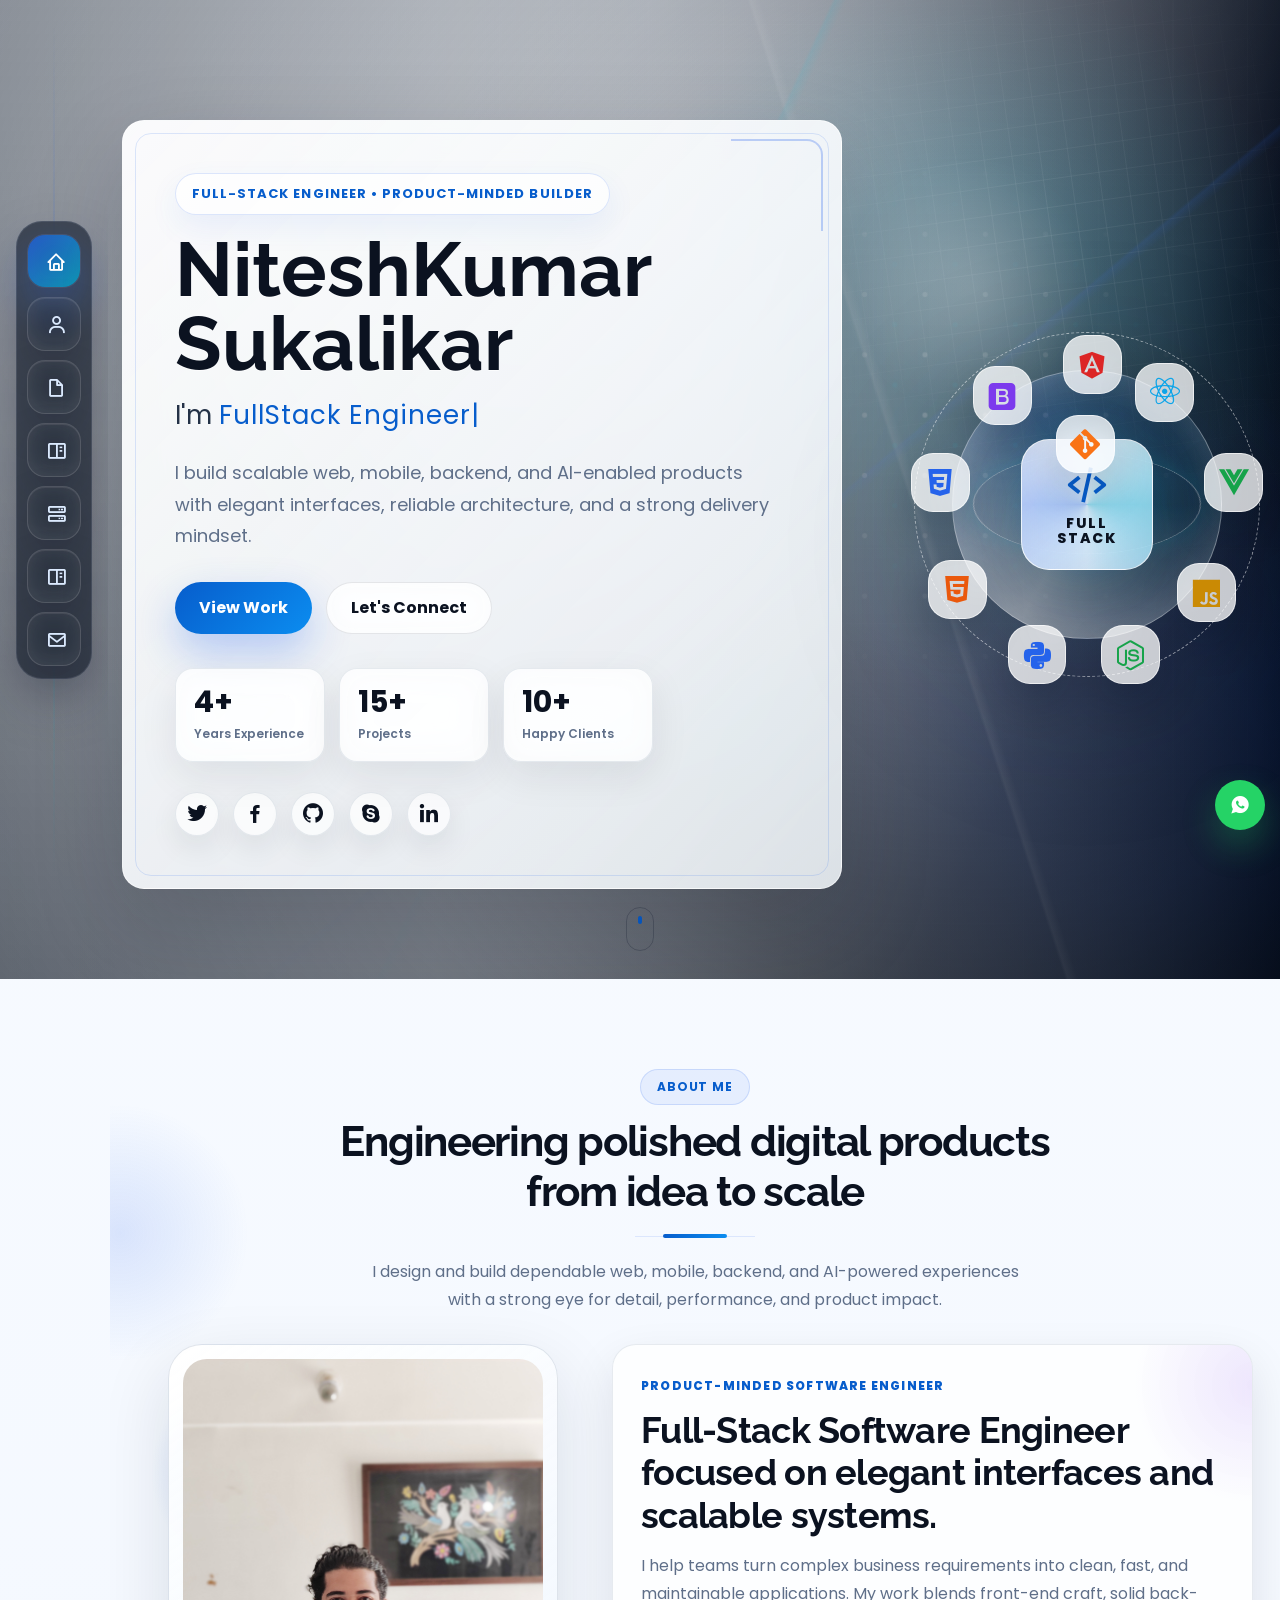
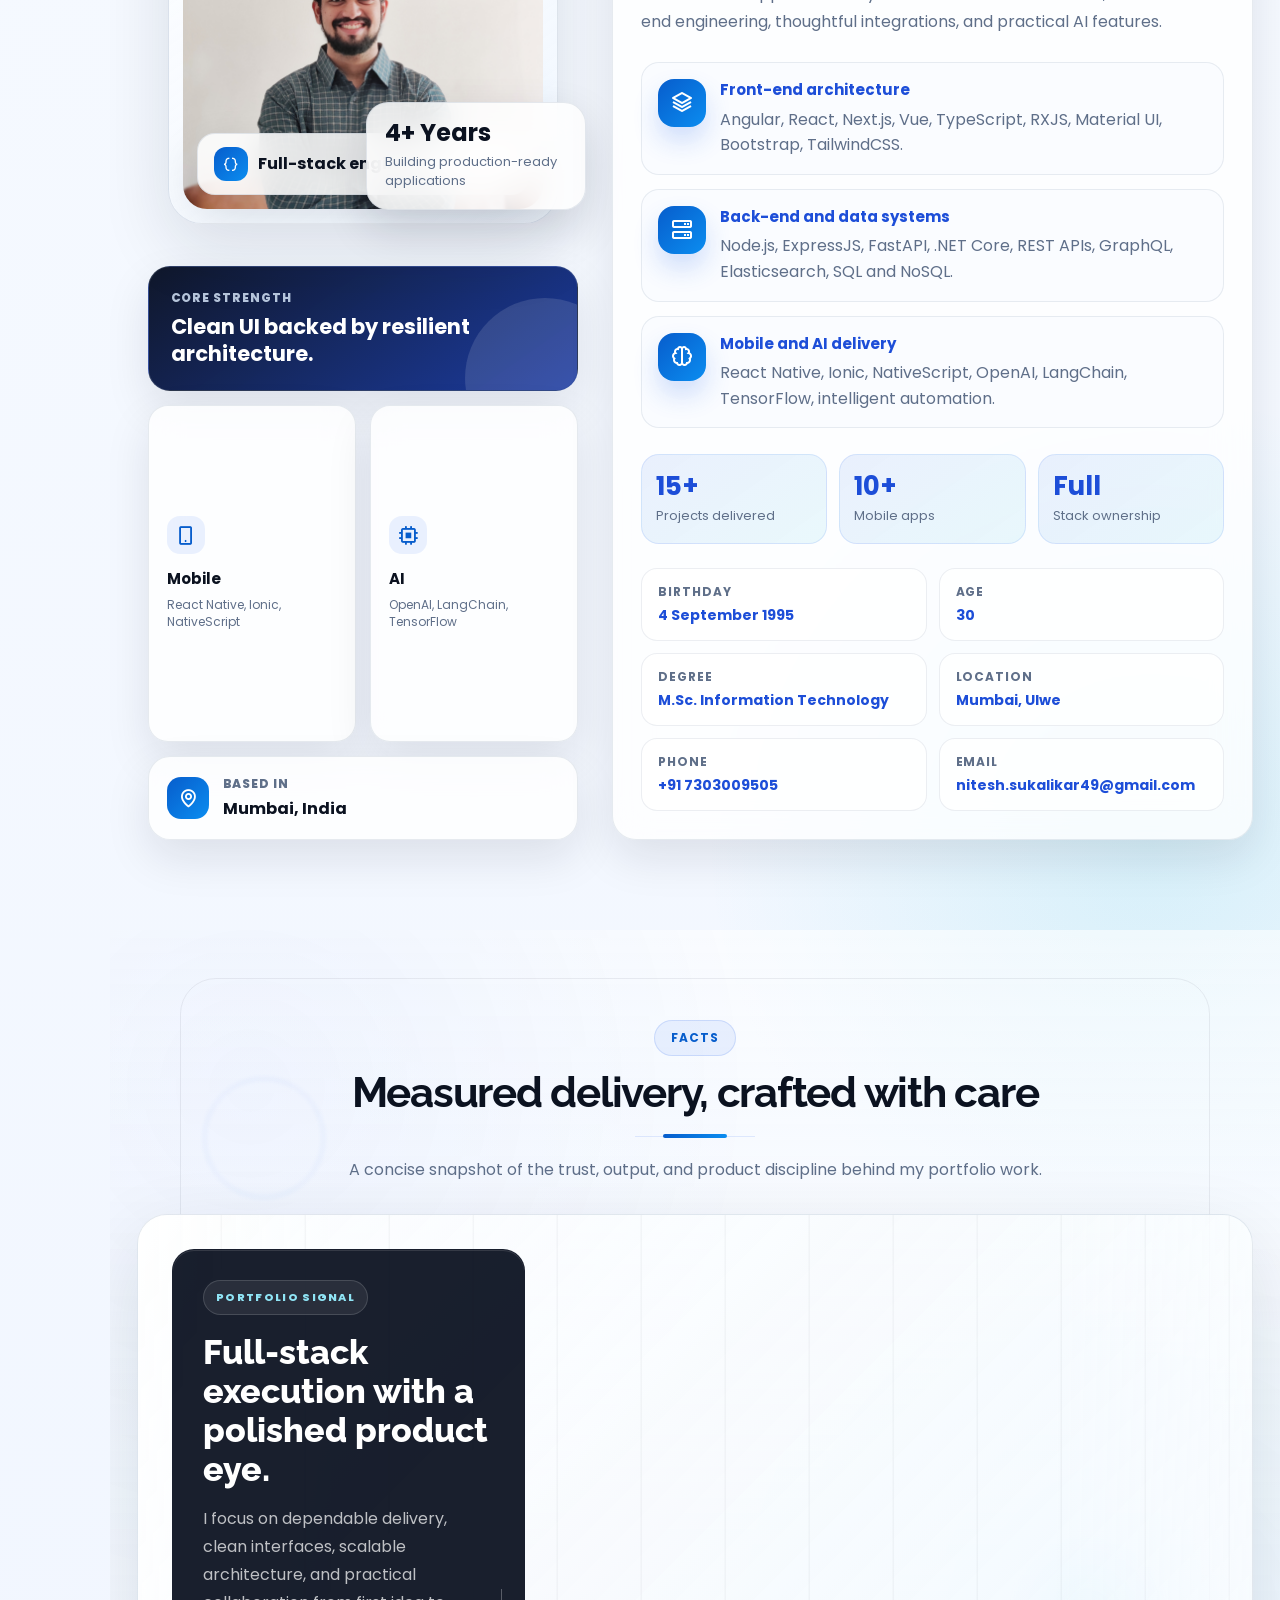
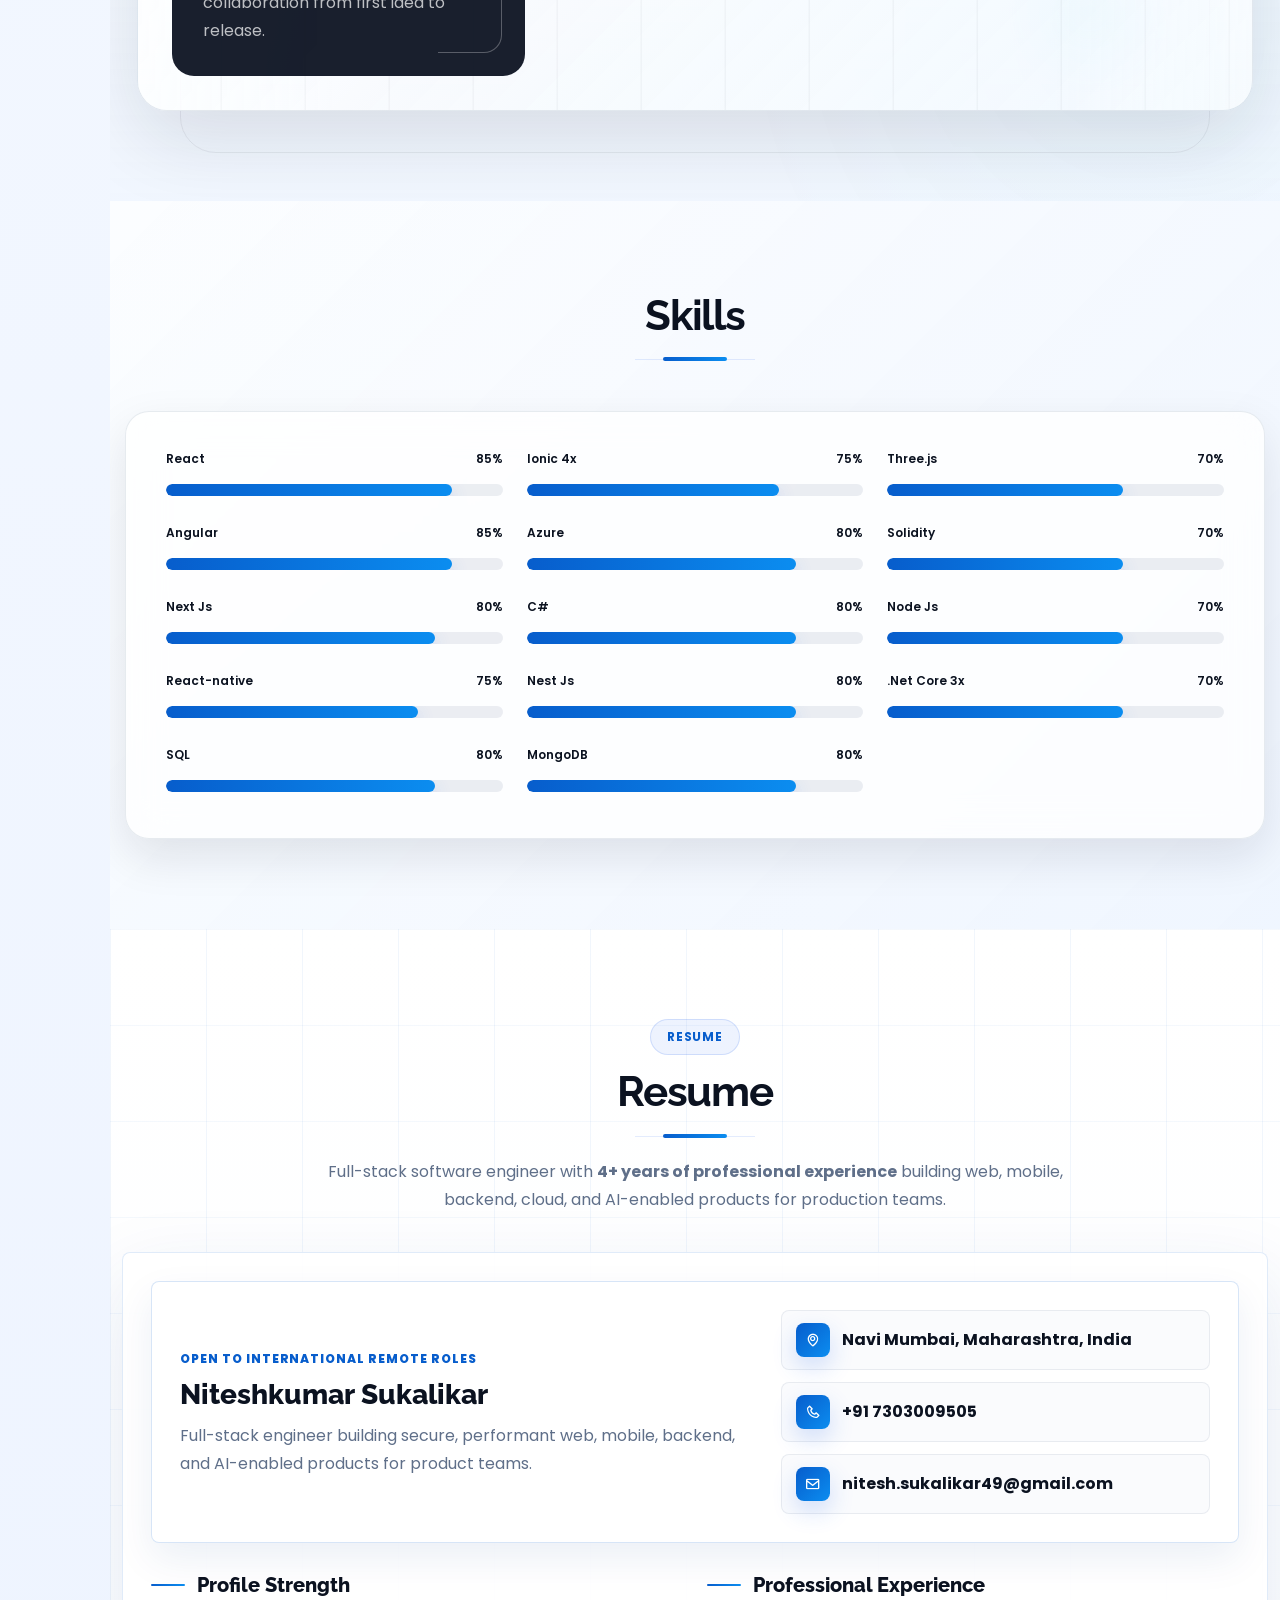
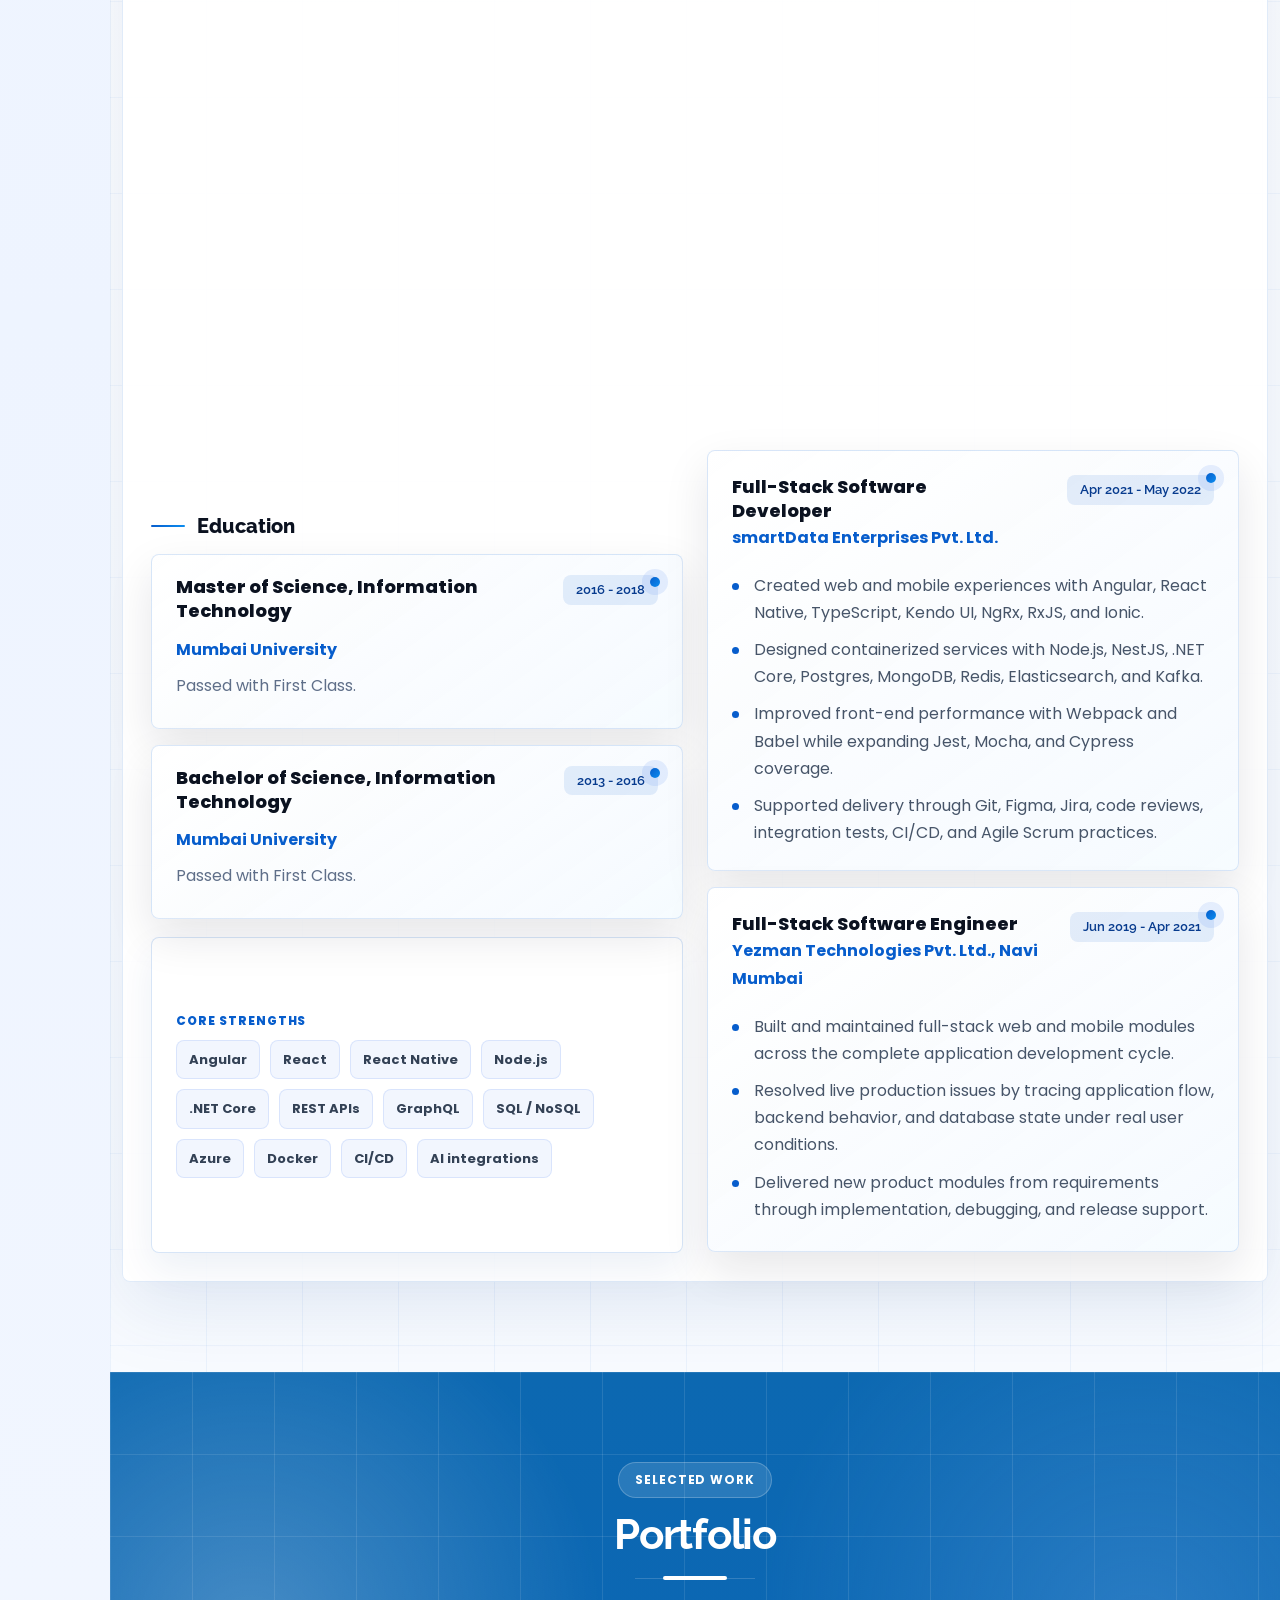
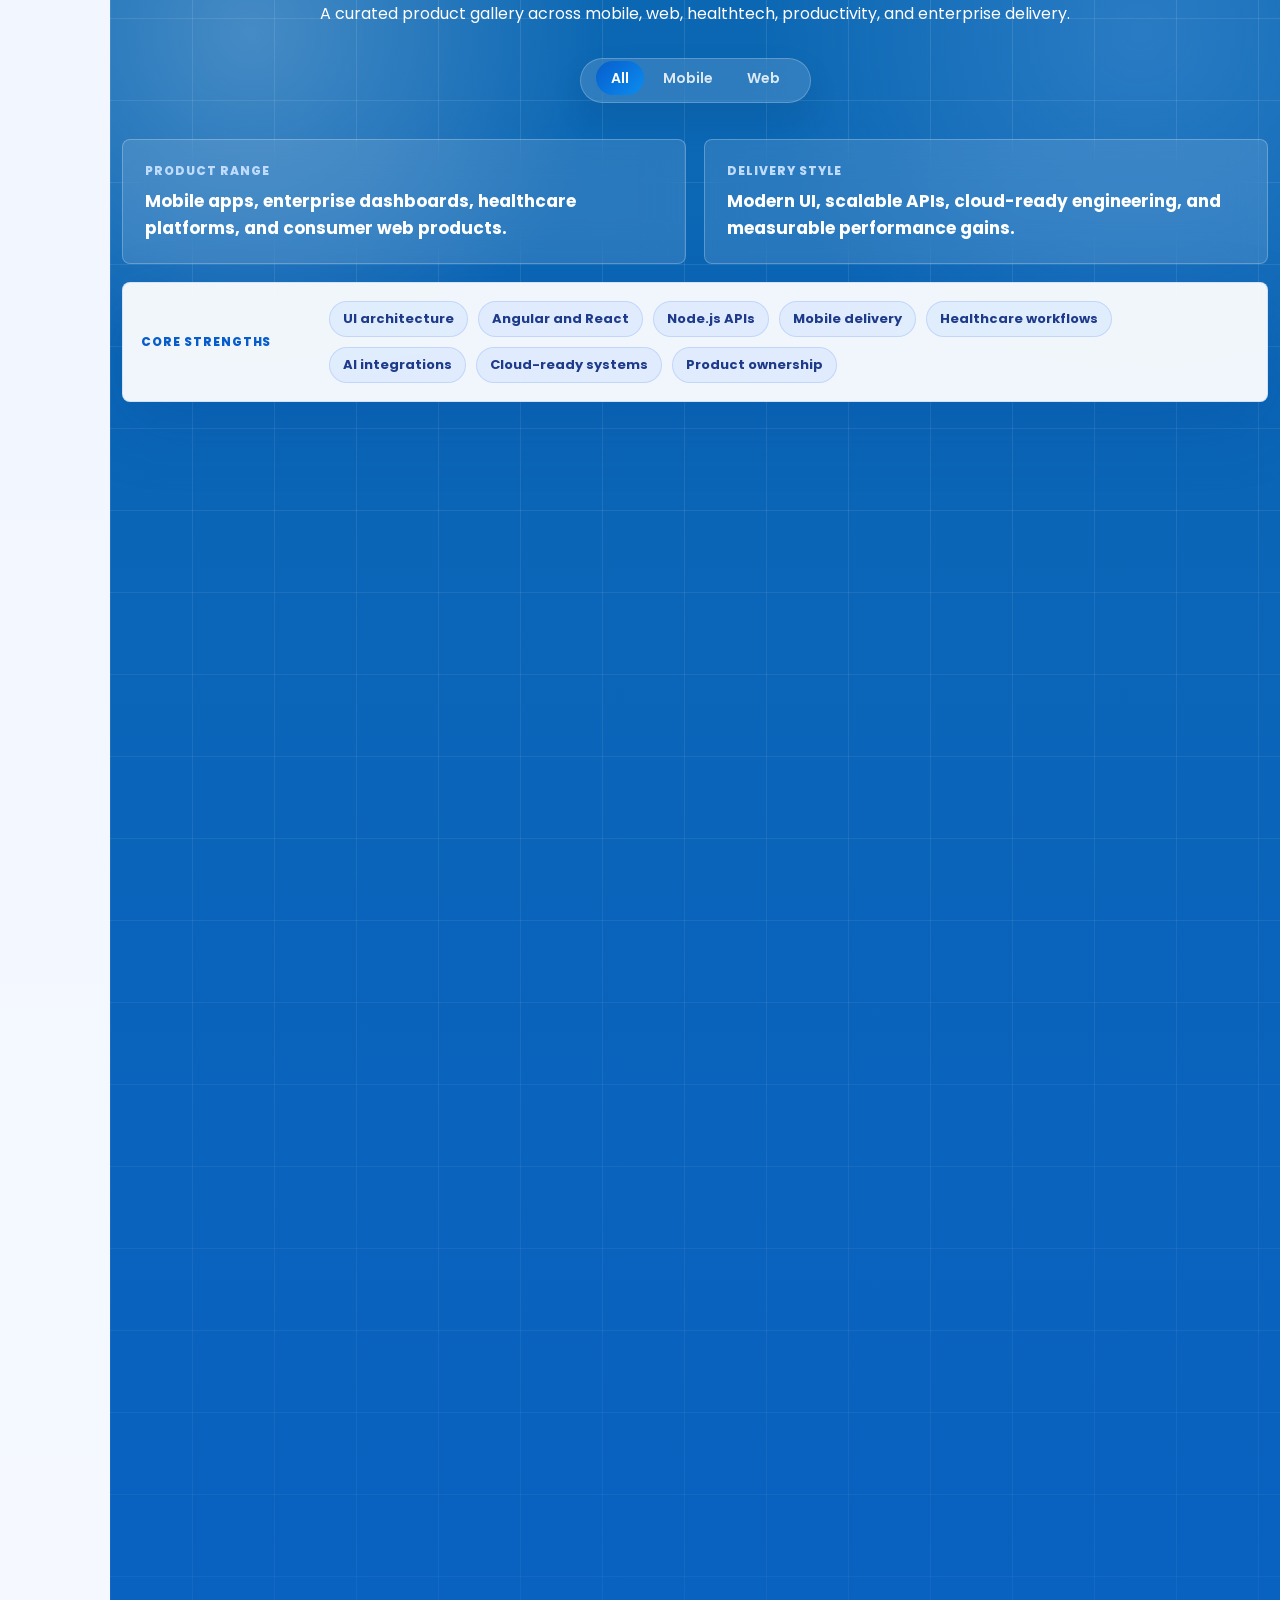
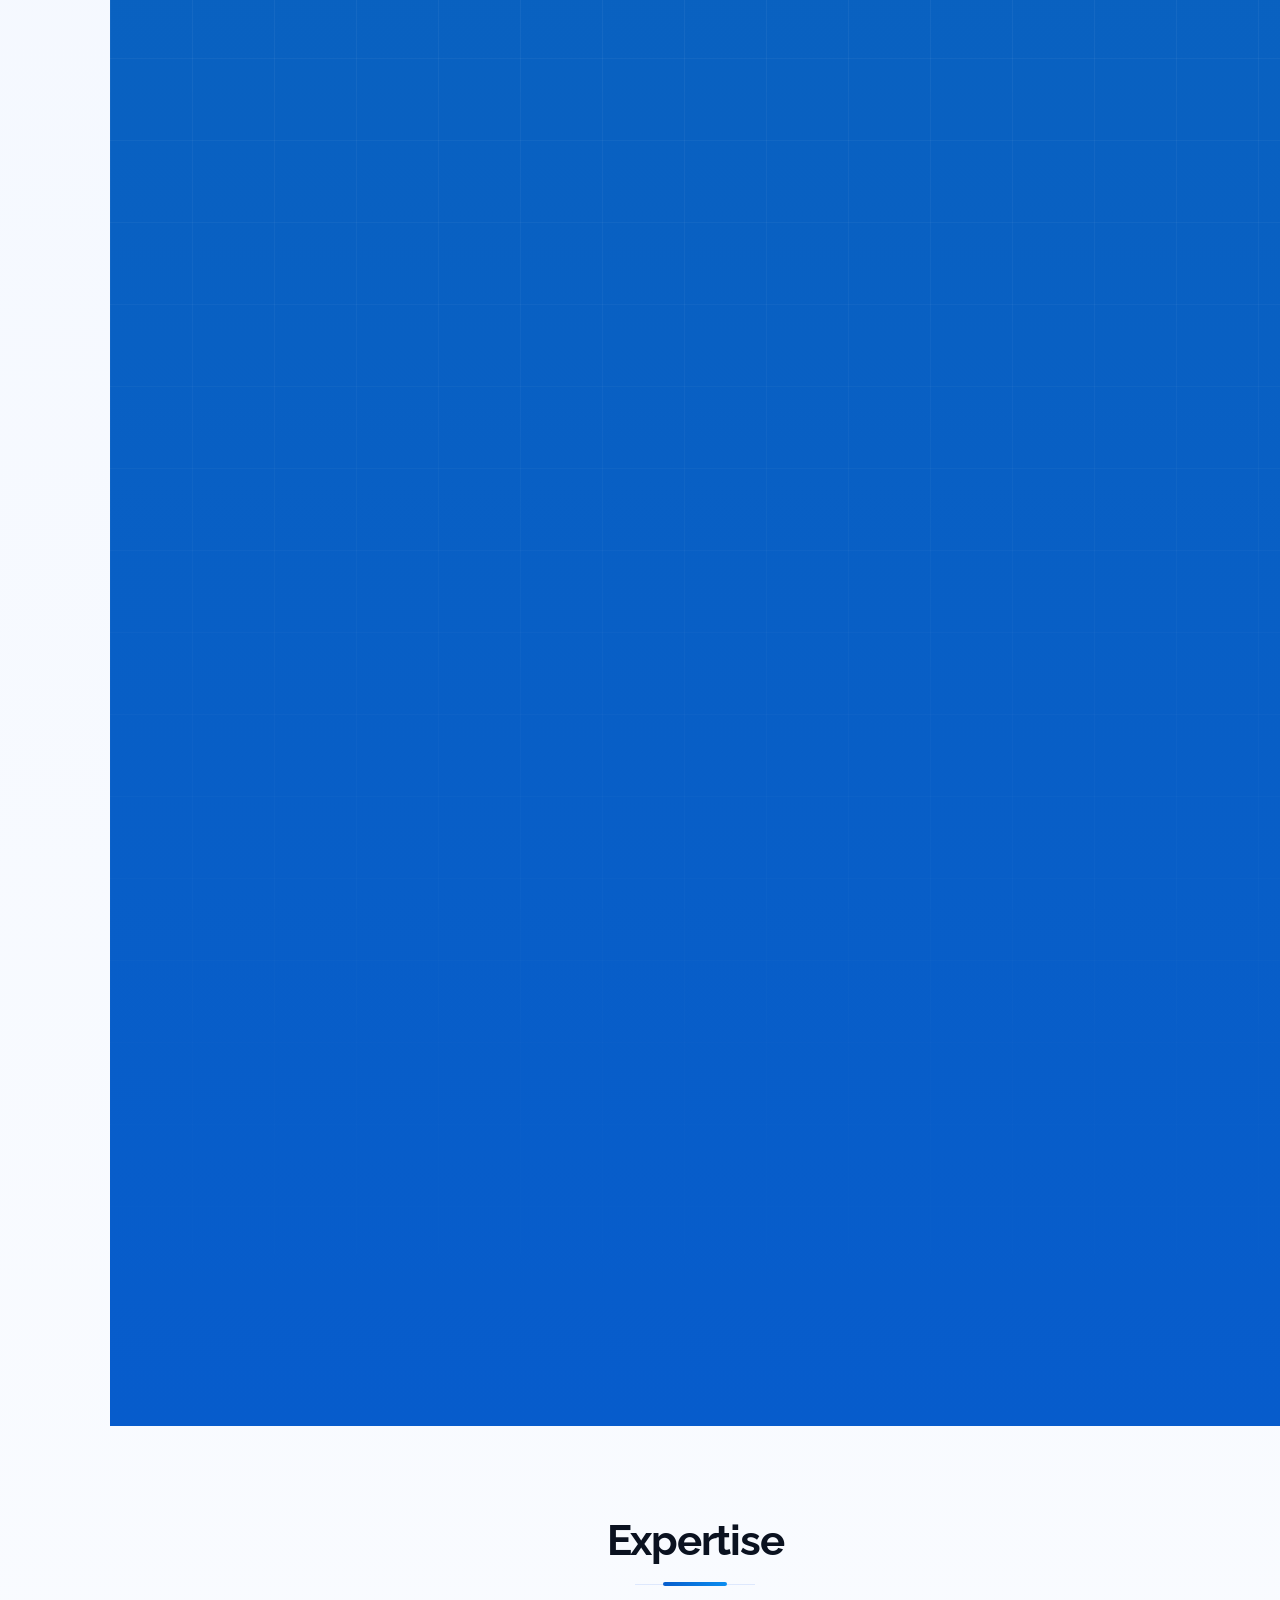
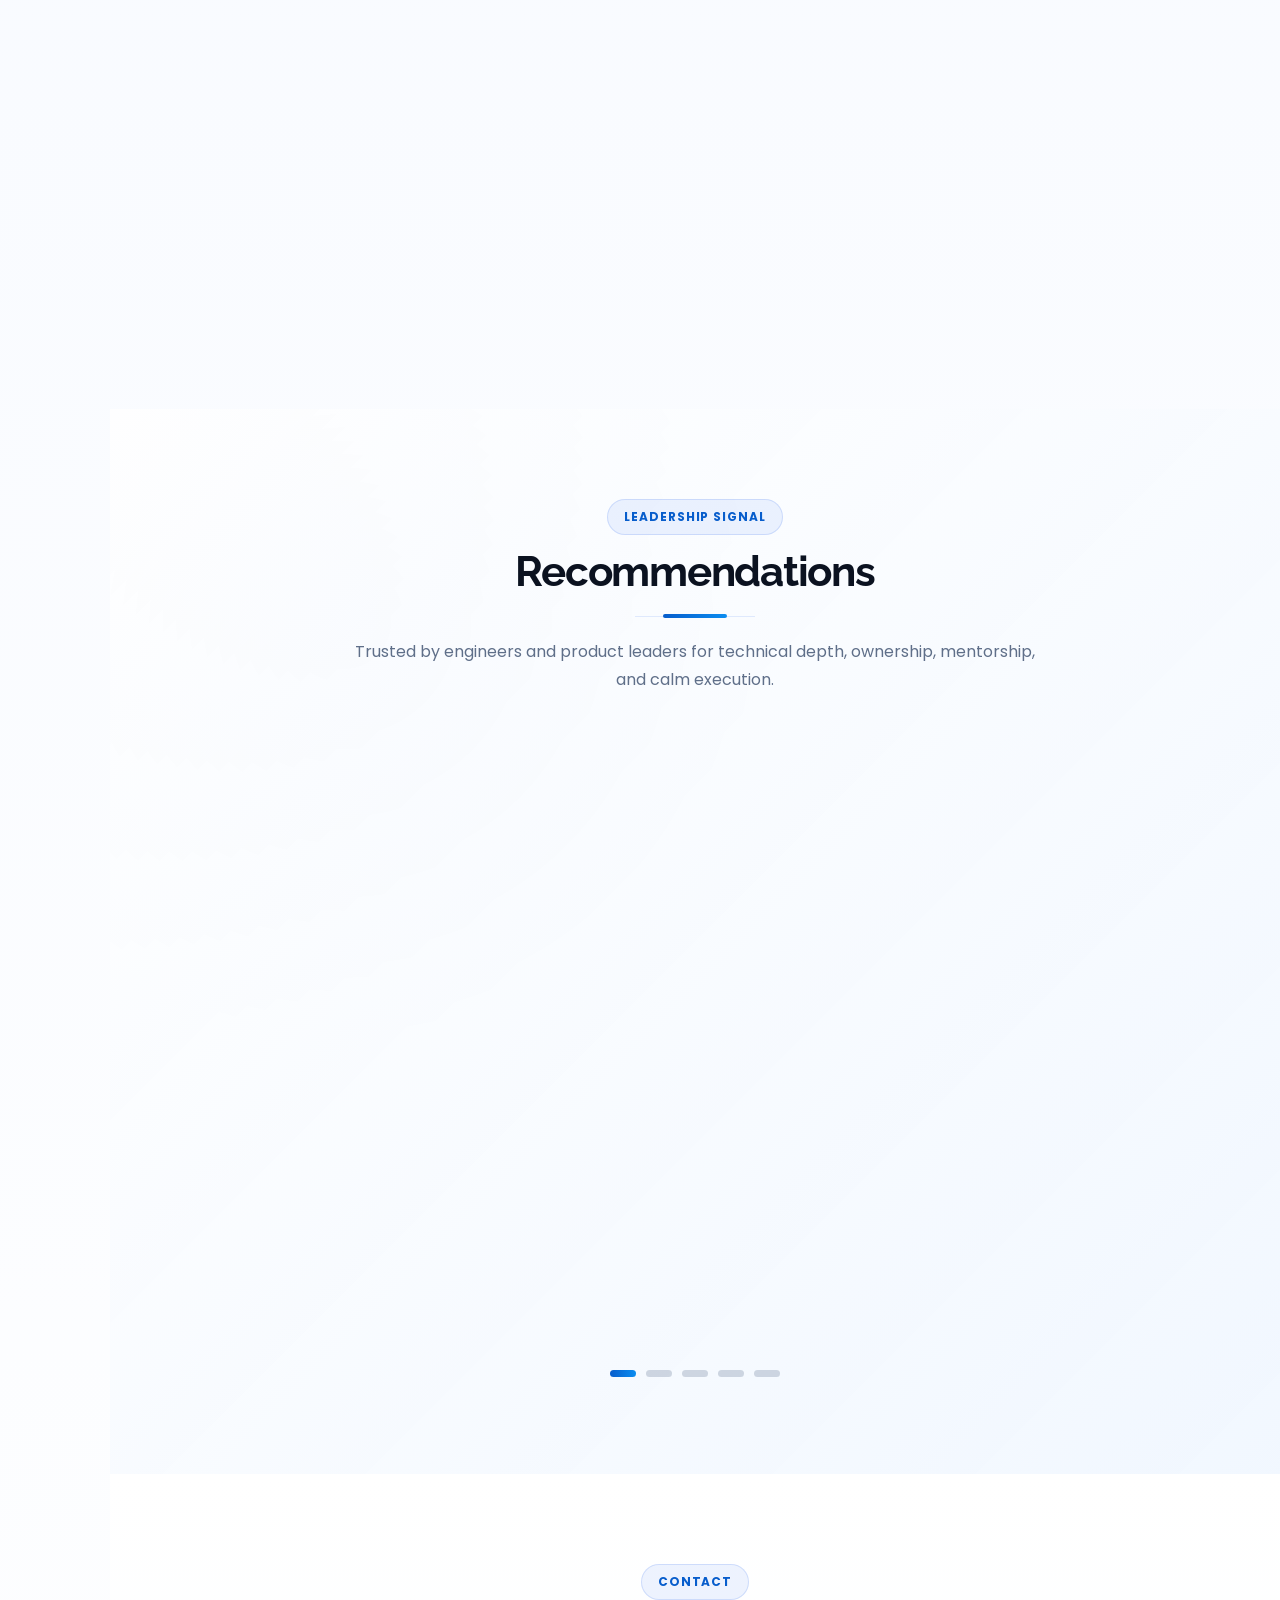
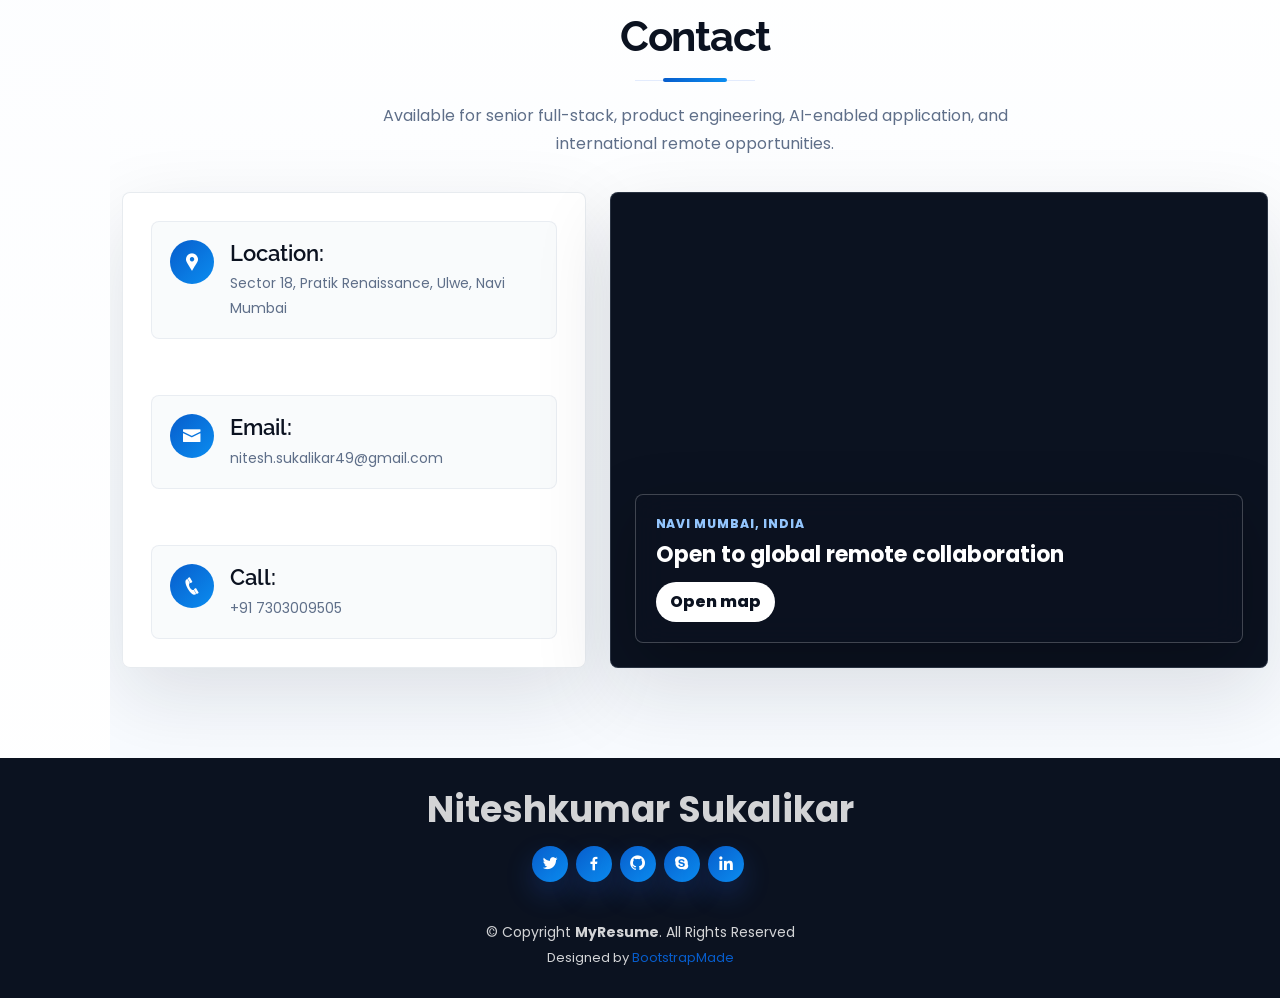
==== commit f3a9a193: "Fix mobile about portrait alignment" ====
--- a/index.html
+++ b/index.html
@@ -513,12 +513,18 @@
                 <div class="resume-focus-card">
                   <span class="resume-label">Core strengths</span>
                   <div class="resume-tags">
-                    <span>UI architecture</span>
-                    <span>API design</span>
-                    <span>Cloud delivery</span>
+                    <span>Angular</span>
+                    <span>React</span>
+                    <span>React Native</span>
+                    <span>Node.js</span>
+                    <span>.NET Core</span>
+                    <span>REST APIs</span>
+                    <span>GraphQL</span>
+                    <span>SQL / NoSQL</span>
+                    <span>Azure</span>
+                    <span>Docker</span>
+                    <span>CI/CD</span>
                     <span>AI integrations</span>
-                    <span>Testing discipline</span>
-                    <span>Product ownership</span>
                   </div>
                 </div>
               </div>
--- a/assets/css/style.css
+++ b/assets/css/style.css
@@ -1231,9 +1231,12 @@
   --line: rgba(15, 23, 42, 0.1);
   --surface: rgba(255, 255, 255, 0.78);
   --surface-strong: #ffffff;
-  --accent: #2563eb;
-  --accent-2: #06b6d4;
-  --accent-3: #7c3aed;
+  --accent: #075dcc;
+  --accent-2: #0b8df0;
+  --accent-3: #1d4ed8;
+  --brand-blue-dark: #073b8e;
+  --brand-blue-soft: #eaf4ff;
+  --brand-blue-mist: #f6fbff;
   --shadow-soft: 0 24px 70px rgba(15, 23, 42, 0.12);
   --shadow-card: 0 18px 45px rgba(15, 23, 42, 0.1);
 }
@@ -2930,7 +2933,15 @@
 .resume {
   position: relative;
   isolation: isolate;
-  background: linear-gradient(180deg, #f8fafc 0%, #ffffff 100%);
+  overflow: hidden;
+  background:
+    linear-gradient(90deg, rgba(7, 93, 204, 0.055) 1px, transparent 1px),
+    linear-gradient(rgba(7, 93, 204, 0.045) 1px, transparent 1px),
+    linear-gradient(180deg, #ffffff 0%, #f8fbff 100%);
+  background-size:
+    96px 96px,
+    96px 96px,
+    auto;
 }
 
 .resume-heading {
@@ -2939,14 +2950,20 @@
 
 .resume-shell {
   position: relative;
+  z-index: 1;
+  padding: 28px;
+  border: 1px solid rgba(7, 93, 204, 0.12);
+  border-radius: 8px;
+  background: rgba(255, 255, 255, 0.9);
+  box-shadow: 0 26px 78px rgba(7, 59, 142, 0.1);
 }
 
 .resume-snapshot,
 .resume-focus-card {
-  border: 1px solid rgba(148, 163, 184, 0.2);
+  border: 1px solid rgba(7, 93, 204, 0.16);
   border-radius: 8px;
   background: #ffffff;
-  box-shadow: 0 16px 38px rgba(15, 23, 42, 0.08);
+  box-shadow: 0 16px 38px rgba(7, 59, 142, 0.08);
 }
 
 .resume-snapshot {
@@ -3111,8 +3128,8 @@
   flex: 0 0 auto;
   margin: 0;
   padding: 7px 13px;
-  color: #0f766e;
-  background: rgba(20, 184, 166, 0.12);
+  color: var(--brand-blue-dark);
+  background: rgba(7, 93, 204, 0.1);
   font-size: 13px;
   border-radius: 8px;
   white-space: nowrap;
@@ -3151,7 +3168,19 @@
   width: 7px;
   height: 7px;
   border-radius: 999px;
-  background: var(--accent-2);
+  background: var(--accent);
+}
+
+.resume-experience .resume-item:last-child {
+  flex: 1 1 auto;
+  margin-bottom: 0;
+  padding-bottom: 28px;
+}
+
+@media (min-width: 992px) {
+  .resume-experience .resume-item:last-child {
+    margin-bottom: 1px;
+  }
 }
 
 .resume-focus-card {
@@ -3780,6 +3809,7 @@
   }
 
   .about-portrait-card {
+    align-self: center;
     max-width: 315px;
     padding: 10px;
     border-radius: 26px;
@@ -4091,11 +4121,11 @@
   background:
     linear-gradient(
       145deg,
-      rgba(255, 255, 255, 0.94),
-      rgba(248, 250, 252, 0.82)
+      rgba(255, 255, 255, 0.98),
+      rgba(246, 251, 255, 0.92)
     ),
-    linear-gradient(135deg, rgba(37, 99, 235, 0.06), rgba(20, 184, 166, 0.05));
-  border: 1px solid rgba(148, 163, 184, 0.18);
+    linear-gradient(135deg, rgba(7, 93, 204, 0.05), rgba(11, 141, 240, 0.05));
+  border: 1px solid rgba(7, 93, 204, 0.14);
 }
 
 .resume .resume-item.compact {
@@ -4110,18 +4140,21 @@
 .portfolio {
   position: relative;
   overflow: hidden;
+  isolation: isolate;
+  min-height: 100vh;
+  padding-bottom: 90px;
   background:
     radial-gradient(
-      circle at 18% 12%,
-      rgba(37, 99, 235, 0.24),
-      transparent 26rem
+      circle at 12% 8%,
+      rgba(255, 255, 255, 0.24),
+      transparent 22rem
     ),
     radial-gradient(
-      circle at 82% 18%,
-      rgba(6, 182, 212, 0.18),
+      circle at 88% 8%,
+      rgba(147, 197, 253, 0.22),
       transparent 24rem
     ),
-    linear-gradient(180deg, #07111f 0%, #0c1728 62%, #f8fbff 62%, #eef6ff 100%);
+    linear-gradient(180deg, #0c68b1 0%, #075ccc 100%);
 }
 
 .portfolio::before {
@@ -4130,10 +4163,10 @@
   inset: 0;
   pointer-events: none;
   background:
-    linear-gradient(90deg, rgba(255, 255, 255, 0.08) 1px, transparent 1px),
-    linear-gradient(rgba(255, 255, 255, 0.07) 1px, transparent 1px);
-  background-size: 74px 74px;
-  mask-image: linear-gradient(to bottom, black 0%, transparent 58%);
+    linear-gradient(90deg, rgba(255, 255, 255, 0.11) 1px, transparent 1px),
+    linear-gradient(rgba(255, 255, 255, 0.1) 1px, transparent 1px);
+  background-size: 82px 82px;
+  mask-image: linear-gradient(to bottom, black 0%, transparent 100%);
 }
 
 .portfolio .container {
@@ -4143,13 +4176,21 @@
 
 .portfolio-title h2,
 .portfolio-title p {
-  color: #fff;
+  color: #ffffff;
 }
 
 .portfolio-title .section-kicker {
-  color: #bfdbfe;
-  background: rgba(255, 255, 255, 0.08);
-  border-color: rgba(255, 255, 255, 0.16);
+  color: #ffffff;
+  background: rgba(255, 255, 255, 0.12);
+  border-color: rgba(255, 255, 255, 0.22);
+}
+
+.portfolio-title h2::before {
+  background: rgba(255, 255, 255, 0.16);
+}
+
+.portfolio-title h2::after {
+  background: #ffffff;
 }
 
 .portfolio-editorial-strip {
@@ -4161,9 +4202,9 @@
 
 .portfolio-editorial-strip div {
   padding: 22px;
-  border: 1px solid rgba(255, 255, 255, 0.16);
+  border: 1px solid rgba(255, 255, 255, 0.24);
   border-radius: 8px;
-  background: rgba(255, 255, 255, 0.08);
+  background: rgba(255, 255, 255, 0.12);
   color: rgba(255, 255, 255, 0.82);
   backdrop-filter: blur(18px);
 }
@@ -4171,7 +4212,7 @@
 .portfolio-editorial-strip span {
   display: block;
   margin-bottom: 8px;
-  color: #93c5fd;
+  color: #bfdbfe;
   font-size: 12px;
   font-weight: 800;
   letter-spacing: 0.08em;
@@ -4180,7 +4221,7 @@
 
 .portfolio-editorial-strip strong {
   display: block;
-  color: #fff;
+  color: #ffffff;
   font-size: 17px;
   line-height: 1.55;
 }
@@ -4192,15 +4233,15 @@
   gap: 18px;
   margin: 0 0 34px;
   padding: 18px;
-  border: 1px solid rgba(255, 255, 255, 0.16);
+  border: 1px solid rgba(7, 93, 204, 0.12);
   border-radius: 8px;
-  background: rgba(255, 255, 255, 0.075);
-  box-shadow: 0 24px 70px rgba(2, 6, 23, 0.2);
+  background: rgba(255, 255, 255, 0.94);
+  box-shadow: 0 24px 70px rgba(7, 59, 142, 0.16);
   backdrop-filter: blur(18px);
 }
 
 .portfolio-strengths > span {
-  color: #93c5fd;
+  color: var(--accent);
   font-size: 12px;
   font-weight: 800;
   letter-spacing: 0.08em;
@@ -4221,22 +4262,22 @@
   align-items: center;
   min-height: 36px;
   padding: 0 13px;
-  border: 1px solid rgba(147, 197, 253, 0.22);
+  border: 1px solid rgba(37, 99, 235, 0.16);
   border-radius: 999px;
-  color: #e0f2fe;
-  background: rgba(15, 23, 42, 0.36);
+  color: #1e3a8a;
+  background: rgba(219, 234, 254, 0.74);
   font-size: 13px;
   font-weight: 700;
 }
 
 .portfolio #portfolio-flters {
   margin-bottom: 28px;
-  border-color: rgba(255, 255, 255, 0.18);
-  background: rgba(255, 255, 255, 0.12);
+  border-color: rgba(255, 255, 255, 0.22);
+  background: rgba(255, 255, 255, 0.14);
 }
 
 .portfolio #portfolio-flters li {
-  color: rgba(255, 255, 255, 0.78);
+  color: rgba(255, 255, 255, 0.84);
 }
 
 .portfolio .portfolio-item {
@@ -4244,10 +4285,10 @@
 }
 
 .portfolio .portfolio-wrap {
-  border: 1px solid rgba(148, 163, 184, 0.2);
+  border: 1px solid rgba(37, 99, 235, 0.14);
   border-radius: 8px;
-  box-shadow: 0 26px 80px rgba(15, 23, 42, 0.18);
-  background: #0b1220;
+  box-shadow: 0 22px 64px rgba(37, 99, 235, 0.13);
+  background: #ffffff;
   display: flex;
   flex-direction: column;
   height: 100%;
@@ -4262,7 +4303,7 @@
   content: "";
   position: absolute;
   inset: 12px;
-  border: 1px solid rgba(255, 255, 255, 0.24);
+  border: 1px solid rgba(37, 99, 235, 0.2);
   border-radius: 6px;
   opacity: 0;
   transform: scale(0.96);
@@ -4278,6 +4319,7 @@
 .portfolio .portfolio-wrap .portfolio-info h4 {
   font-family: "Raleway", sans-serif;
   font-size: 23px;
+  color: var(--ink);
   letter-spacing: 0;
   margin-bottom: 2px;
 }
@@ -4287,9 +4329,10 @@
   width: fit-content;
   margin-top: 8px;
   padding: 7px 11px;
-  border: 1px solid rgba(255, 255, 255, 0.18);
+  border: 1px solid rgba(37, 99, 235, 0.15);
   border-radius: 999px;
-  background: rgba(255, 255, 255, 0.12);
+  background: rgba(37, 99, 235, 0.08);
+  color: #1e3a8a;
   font-size: 12px;
   font-weight: 700;
   letter-spacing: 0.04em;
@@ -4305,13 +4348,27 @@
   gap: 8px;
   flex: 1;
   background:
-    linear-gradient(145deg, rgba(15, 23, 42, 0.98), rgba(8, 17, 31, 0.94)),
+    linear-gradient(
+      145deg,
+      rgba(255, 255, 255, 0.98),
+      rgba(239, 246, 255, 0.94)
+    ),
     radial-gradient(
       circle at 100% 0%,
-      rgba(37, 99, 235, 0.18),
+      rgba(37, 99, 235, 0.12),
       transparent 12rem
     );
-  border-top: 1px solid rgba(255, 255, 255, 0.12);
+  border-top: 1px solid rgba(37, 99, 235, 0.1);
+}
+
+.portfolio .portfolio-wrap .portfolio-links a {
+  color: #1e40af;
+  background: rgba(37, 99, 235, 0.09);
+}
+
+.portfolio .portfolio-wrap .portfolio-links a:hover {
+  color: #fff;
+  background: var(--accent);
 }
 
 .portfolio .portfolio-wrap::before {
@@ -4325,7 +4382,7 @@
 .portfolio-proof {
   display: block;
   max-width: 94%;
-  color: rgba(255, 255, 255, 0.82);
+  color: #475569;
   font-size: 13px;
   line-height: 1.55;
 }
@@ -4343,9 +4400,9 @@
   min-height: 26px;
   padding: 0 9px;
   border-radius: 999px;
-  color: #c7d2fe;
-  background: rgba(37, 99, 235, 0.16);
-  border: 1px solid rgba(147, 197, 253, 0.18);
+  color: #1e40af;
+  background: rgba(219, 234, 254, 0.72);
+  border: 1px solid rgba(37, 99, 235, 0.14);
   font-size: 11px;
   font-weight: 700;
 }
@@ -4384,19 +4441,6 @@
   box-shadow: 0 28px 80px rgba(15, 23, 42, 0.12);
 }
 
-.testimonials .testimonial-item::before {
-  content: "Recommendation";
-  position: absolute;
-  top: 24px;
-  right: 24px;
-  color: rgba(37, 99, 235, 0.12);
-  font-family: "Raleway", sans-serif;
-  font-size: clamp(34px, 6vw, 70px);
-  font-weight: 800;
-  line-height: 1;
-  pointer-events: none;
-}
-
 .testimonials .testimonial-item h3 {
   position: relative;
   padding-left: 18px;
@@ -4427,7 +4471,7 @@
     linear-gradient(180deg, #ffffff 0%, #f8fbff 100%),
     radial-gradient(
       circle at 85% 20%,
-      rgba(20, 184, 166, 0.12),
+      rgba(7, 93, 204, 0.11),
       transparent 24rem
     );
 }
@@ -4532,27 +4576,31 @@
   .portfolio {
     background:
       radial-gradient(
-        circle at 18% 12%,
-        rgba(37, 99, 235, 0.22),
-        transparent 22rem
+        circle at 16% 8%,
+        rgba(255, 255, 255, 0.22),
+        transparent 18rem
       ),
       radial-gradient(
-        circle at 82% 18%,
-        rgba(6, 182, 212, 0.16),
-        transparent 20rem
+        circle at 84% 16%,
+        rgba(147, 197, 253, 0.22),
+        transparent 18rem
       ),
       linear-gradient(
         180deg,
-        #07111f 0%,
-        #0c1728 52%,
-        #f8fbff 52%,
-        #eef6ff 100%
+        #073b8e 0%,
+        #075dcc 43%,
+        #f6fbff 43%,
+        #ffffff 100%
       );
   }
 
   .portfolio-editorial-strip,
   .portfolio-strengths {
     grid-template-columns: 1fr;
+  }
+
+  .resume-shell {
+    padding: 20px;
   }
 
   .portfolio-strengths {
@@ -4607,10 +4655,6 @@
     padding: 26px 22px;
   }
 
-  .testimonials .testimonial-item::before {
-    display: none;
-  }
-
   .contact-map-overlay {
     left: 14px;
     right: 14px;
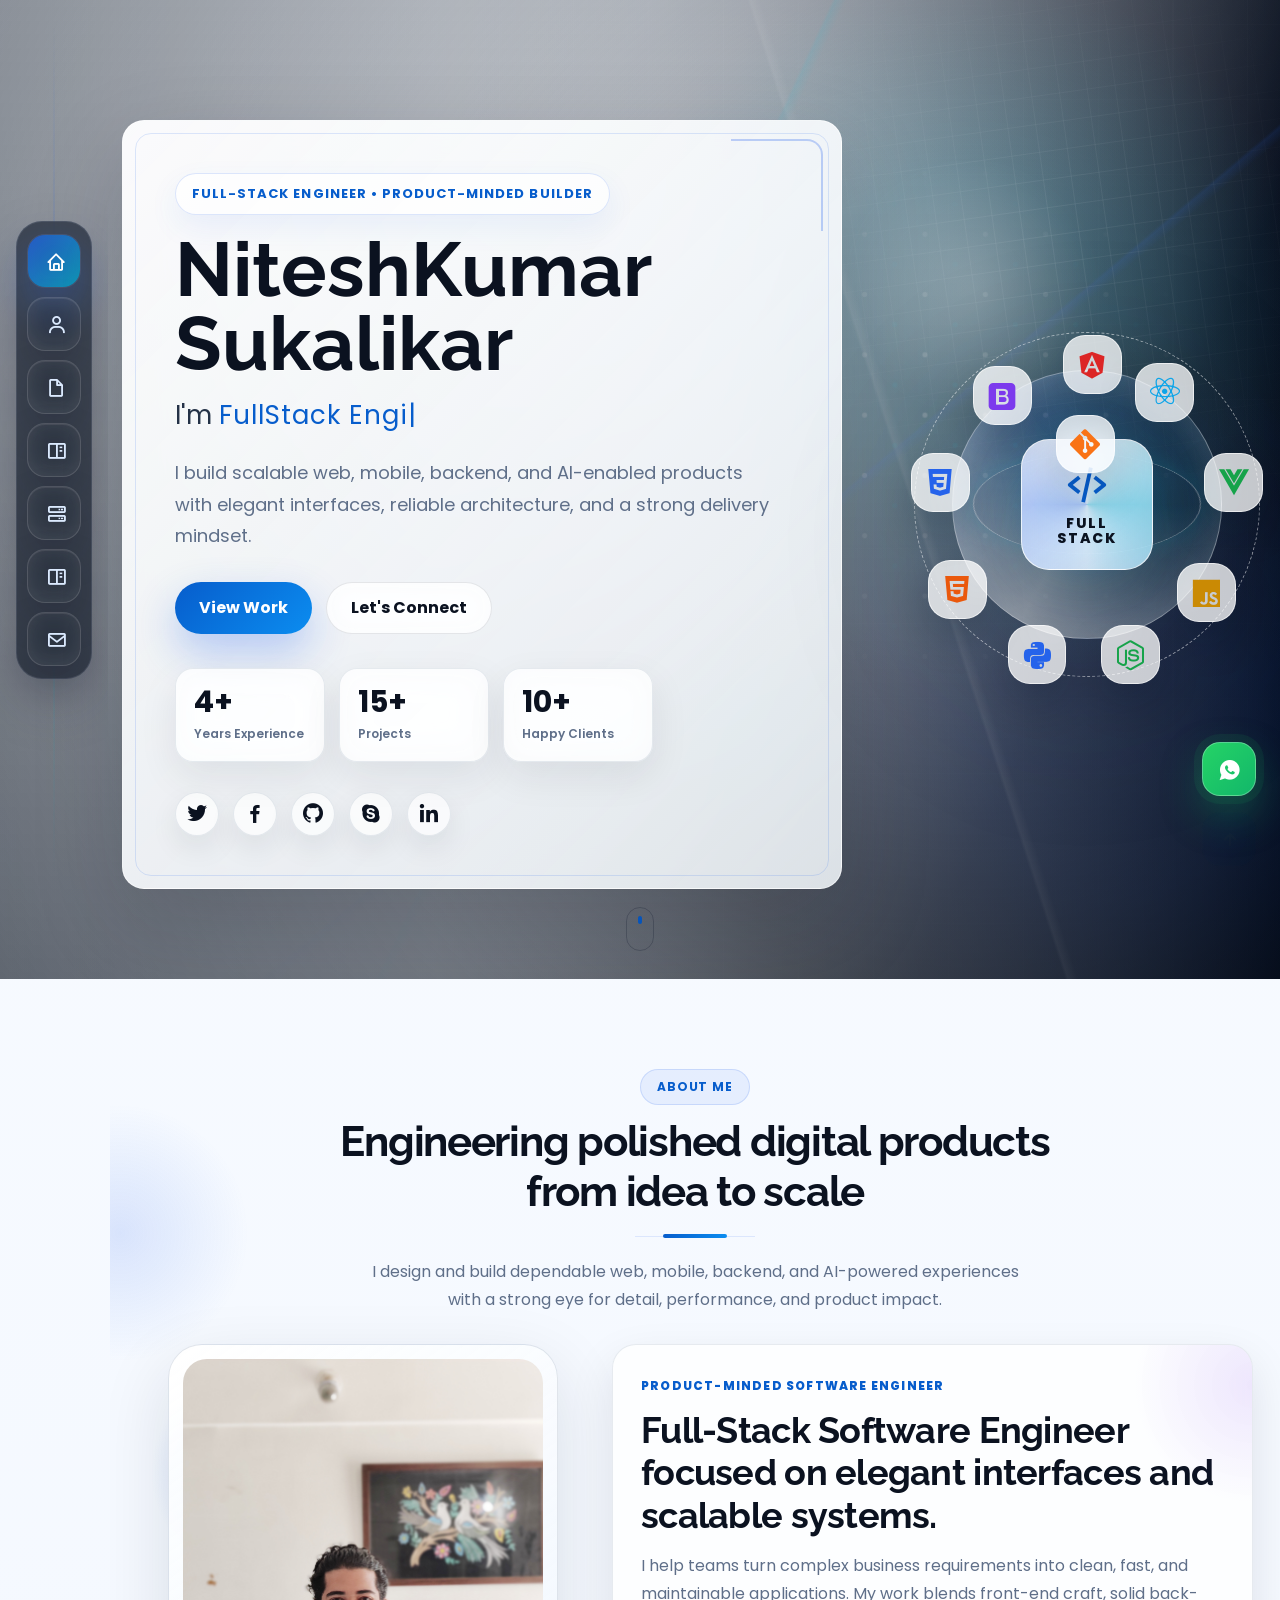
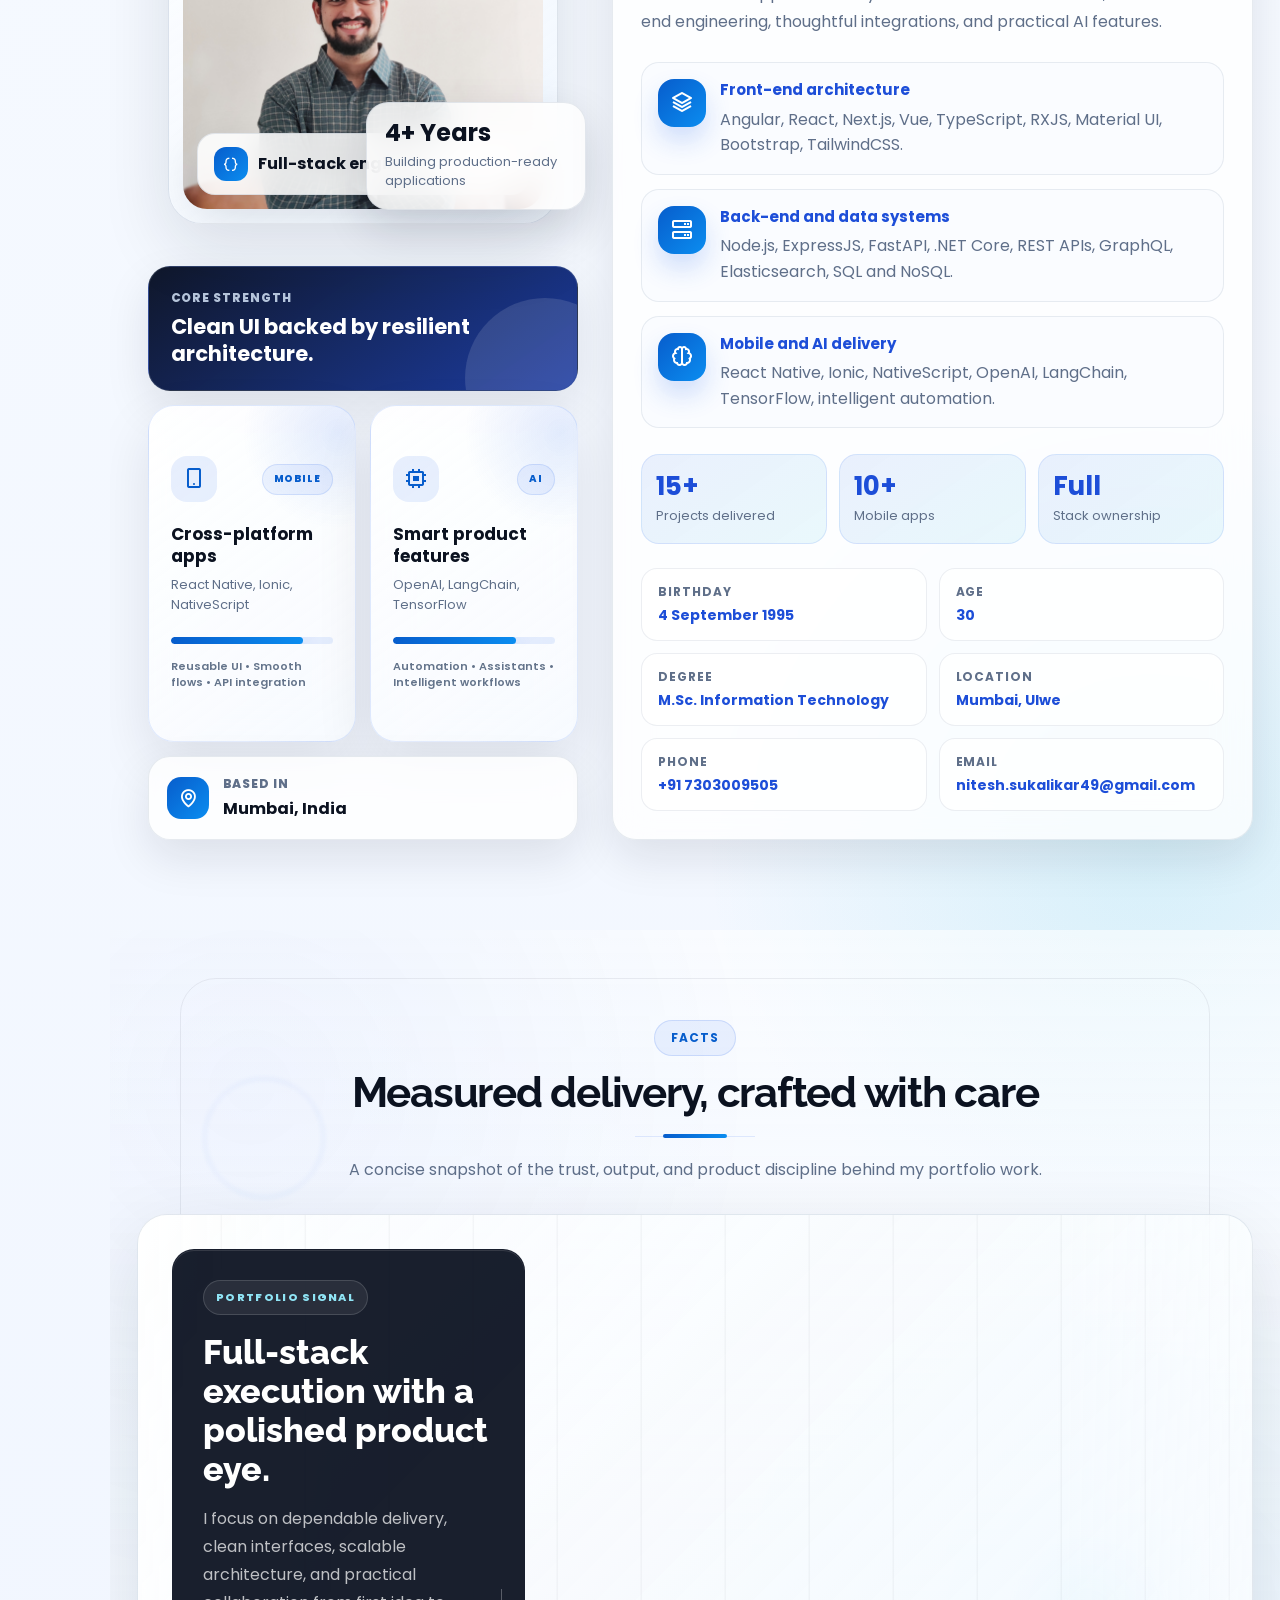
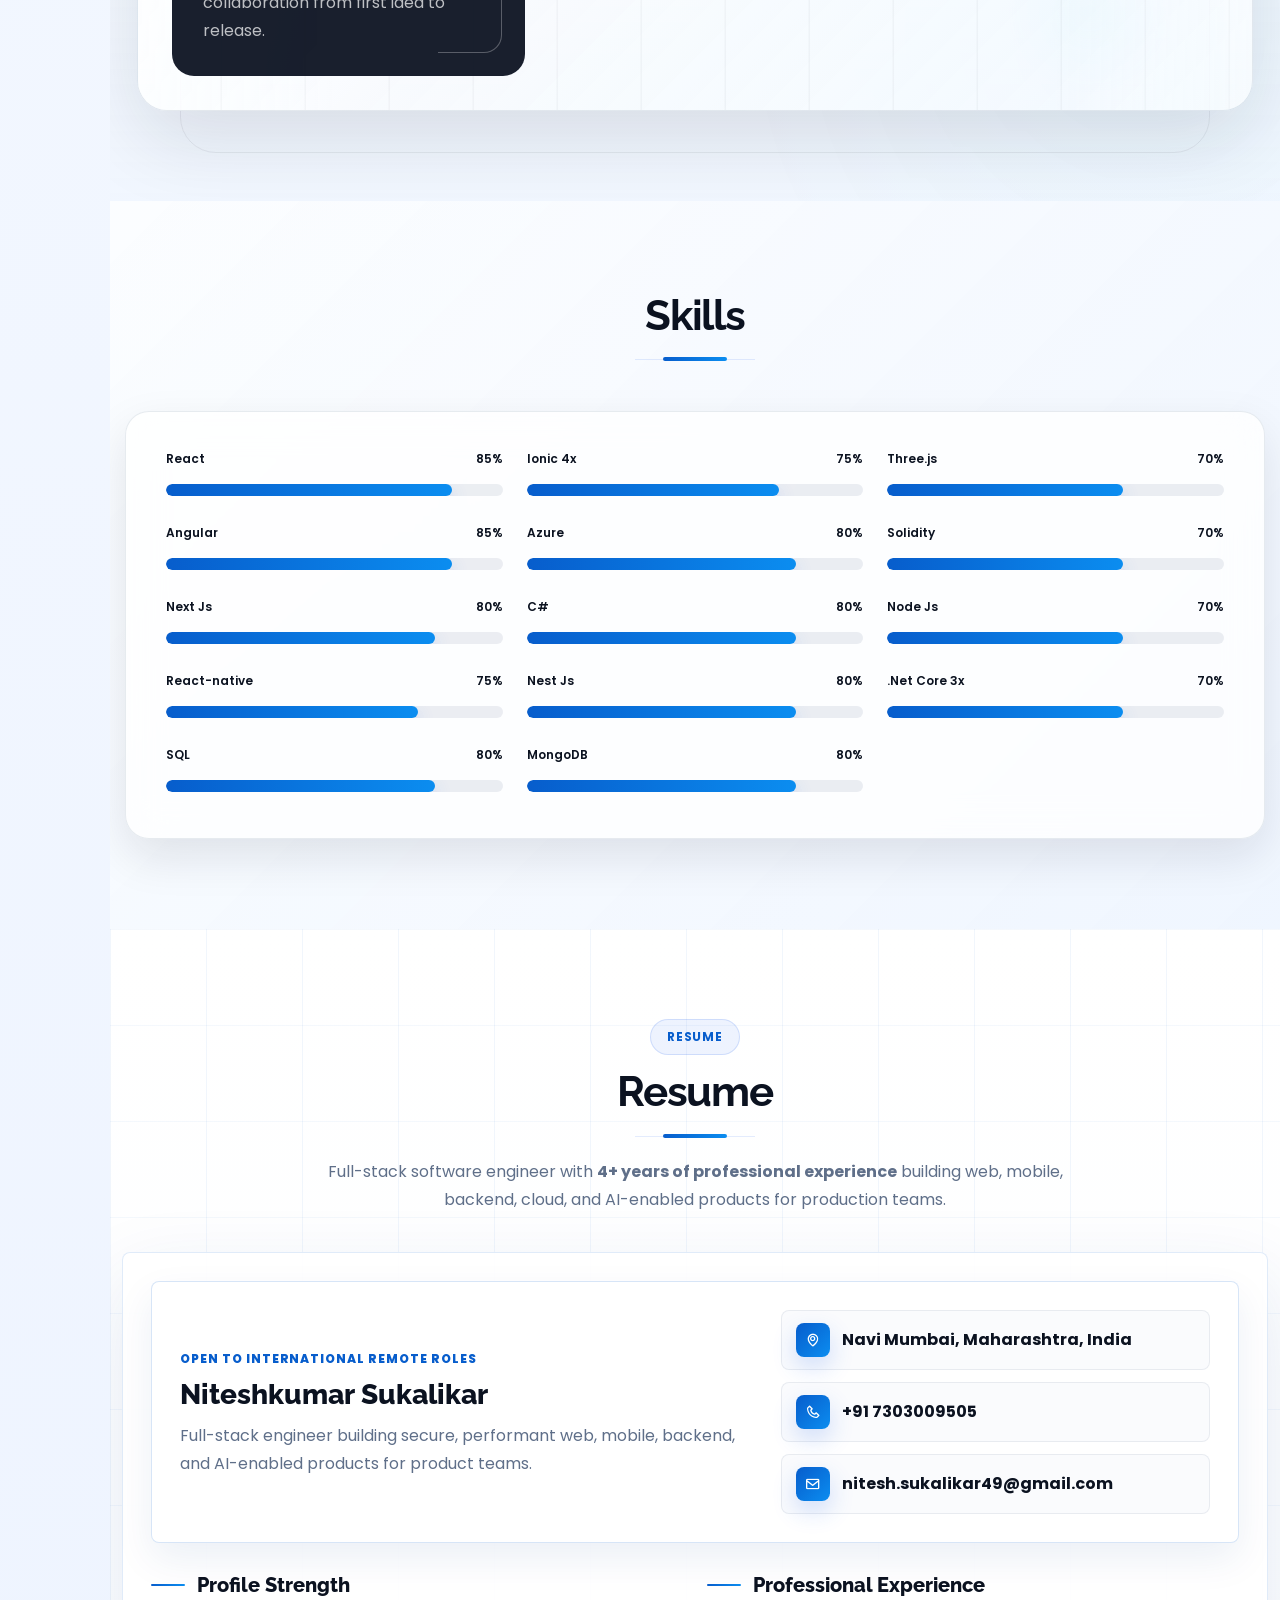
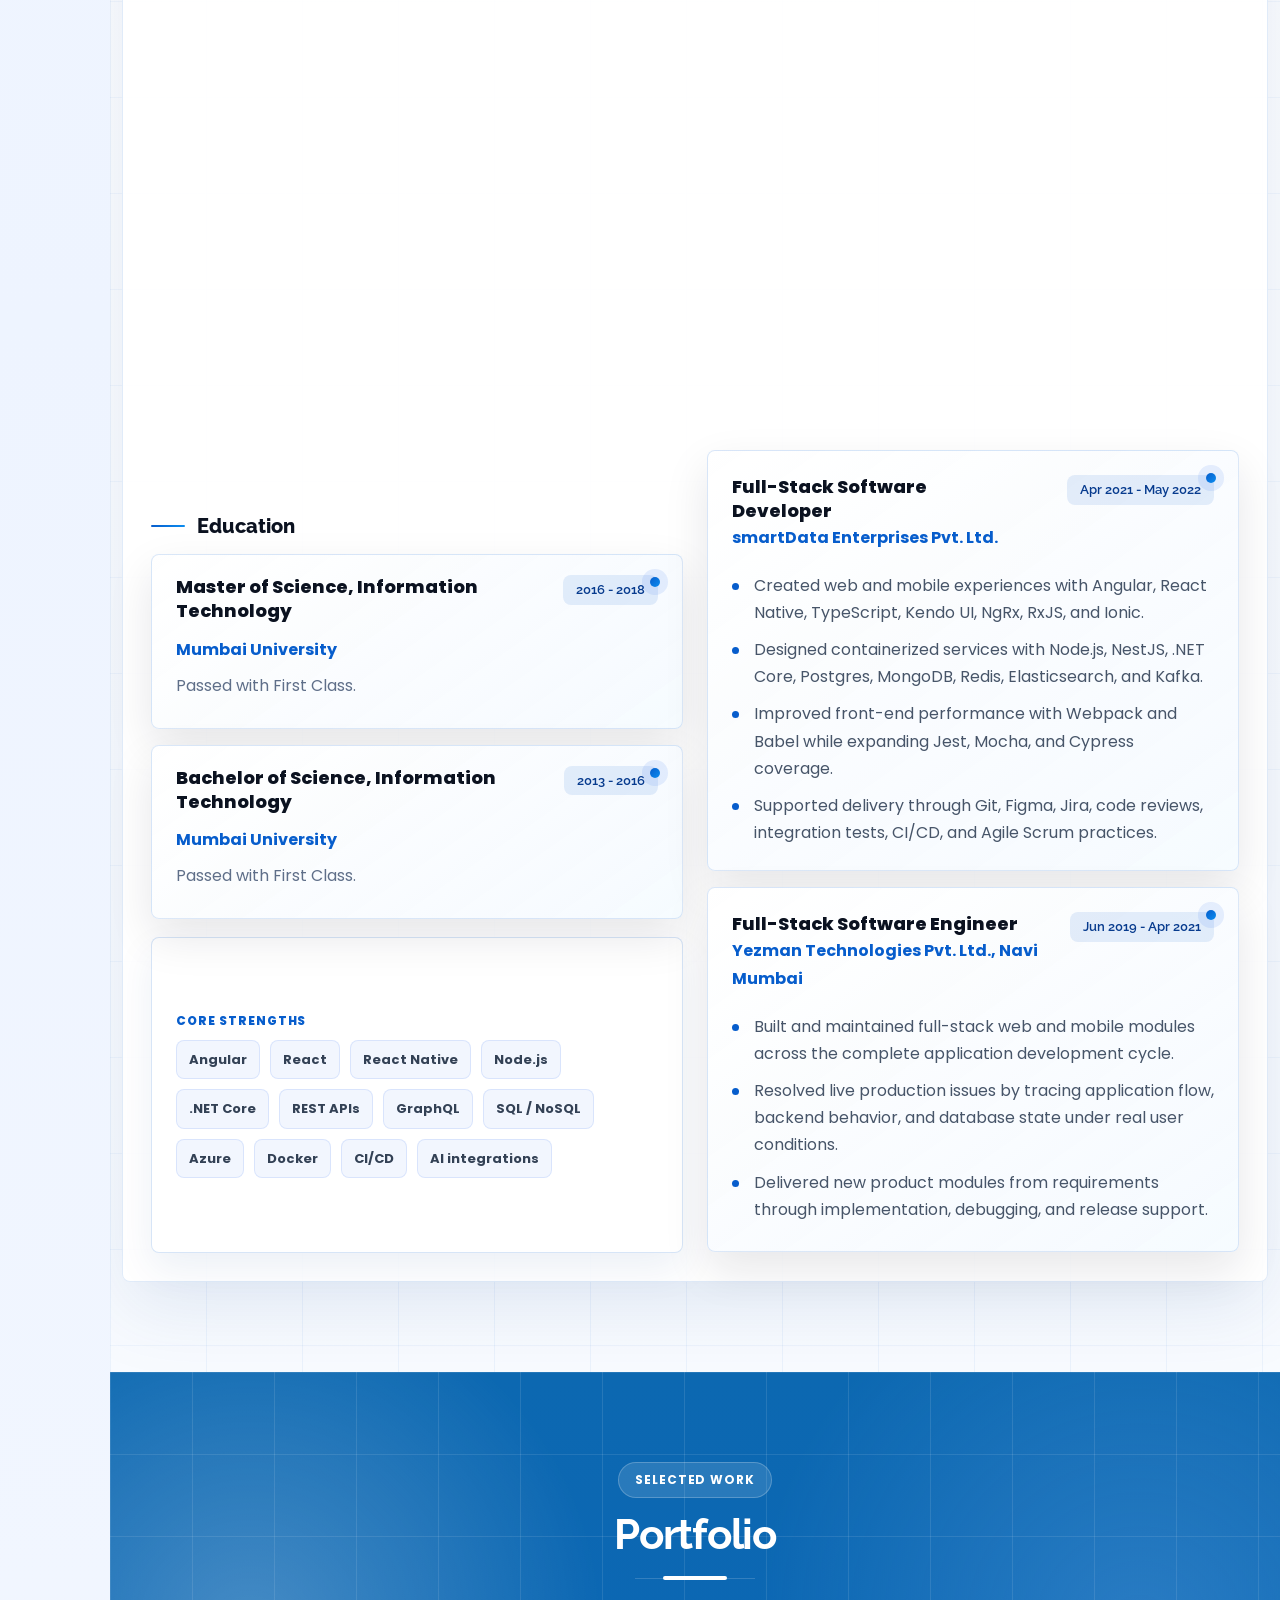
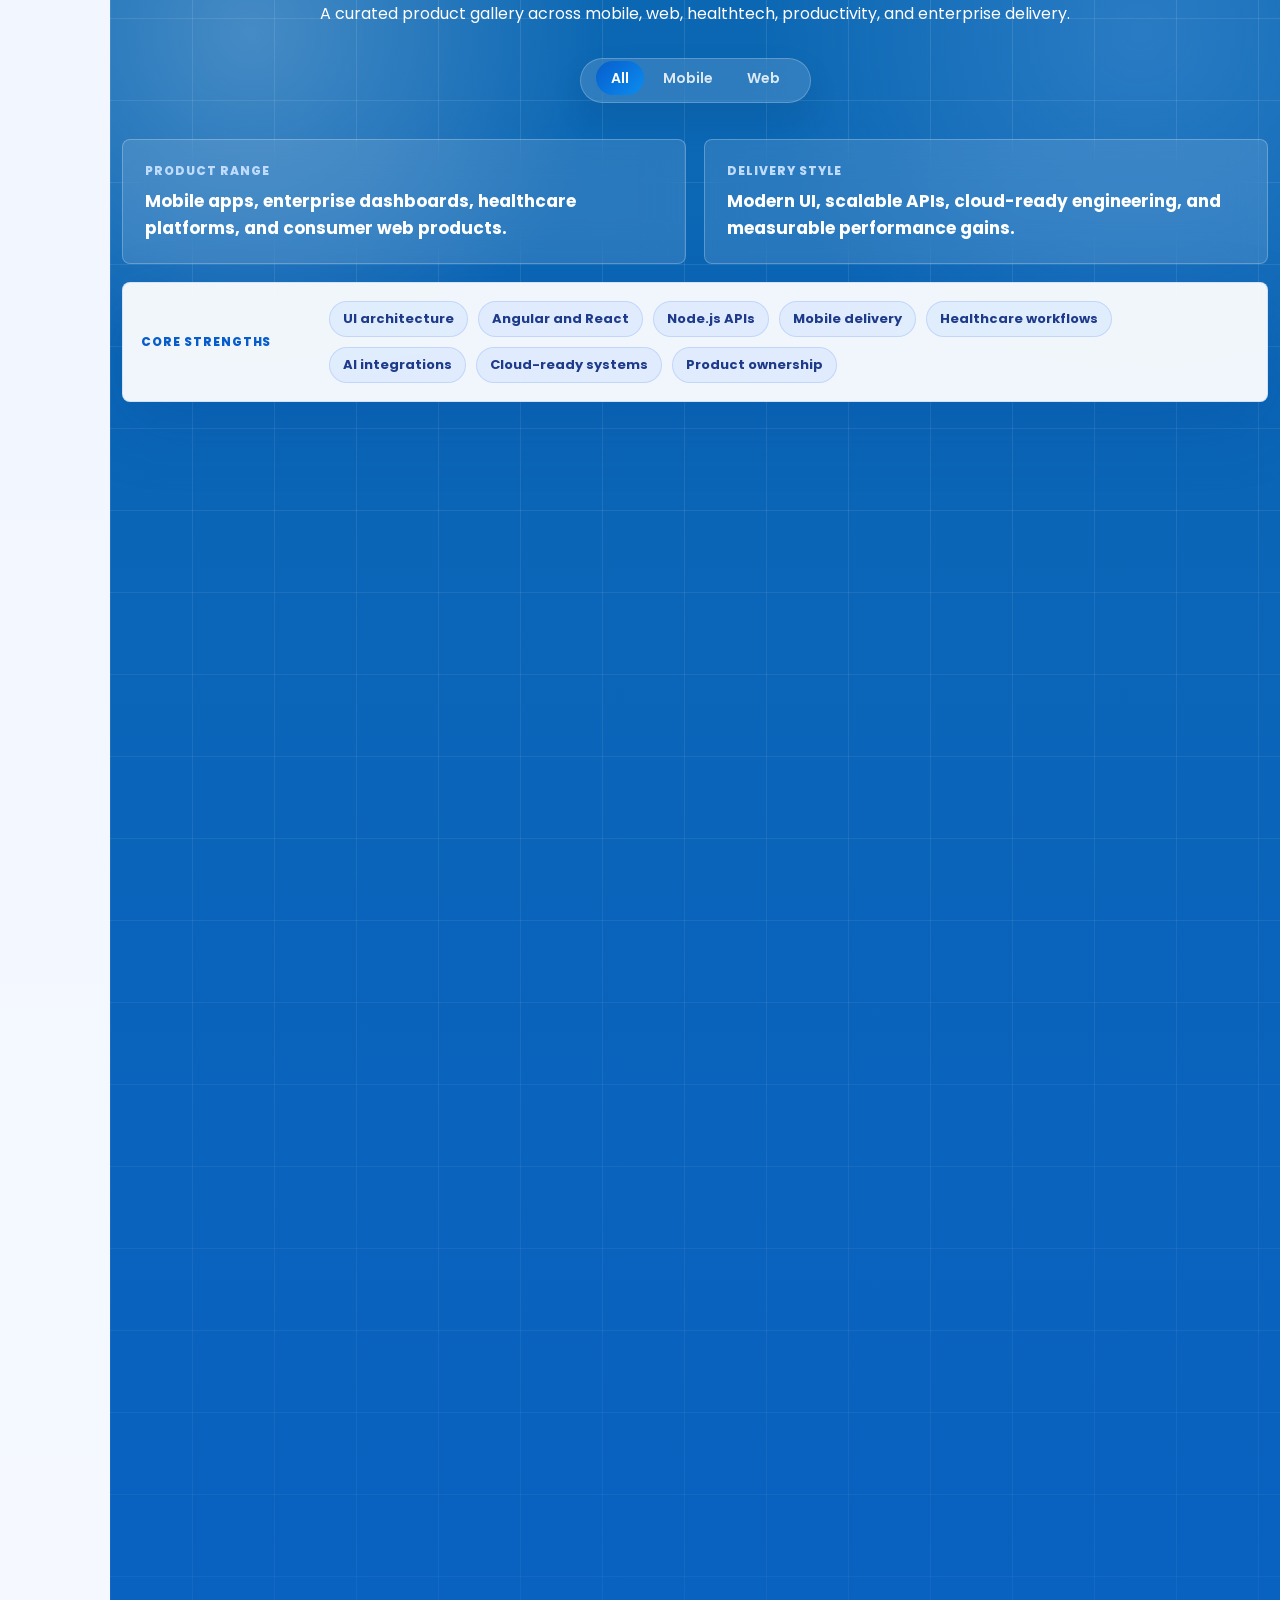
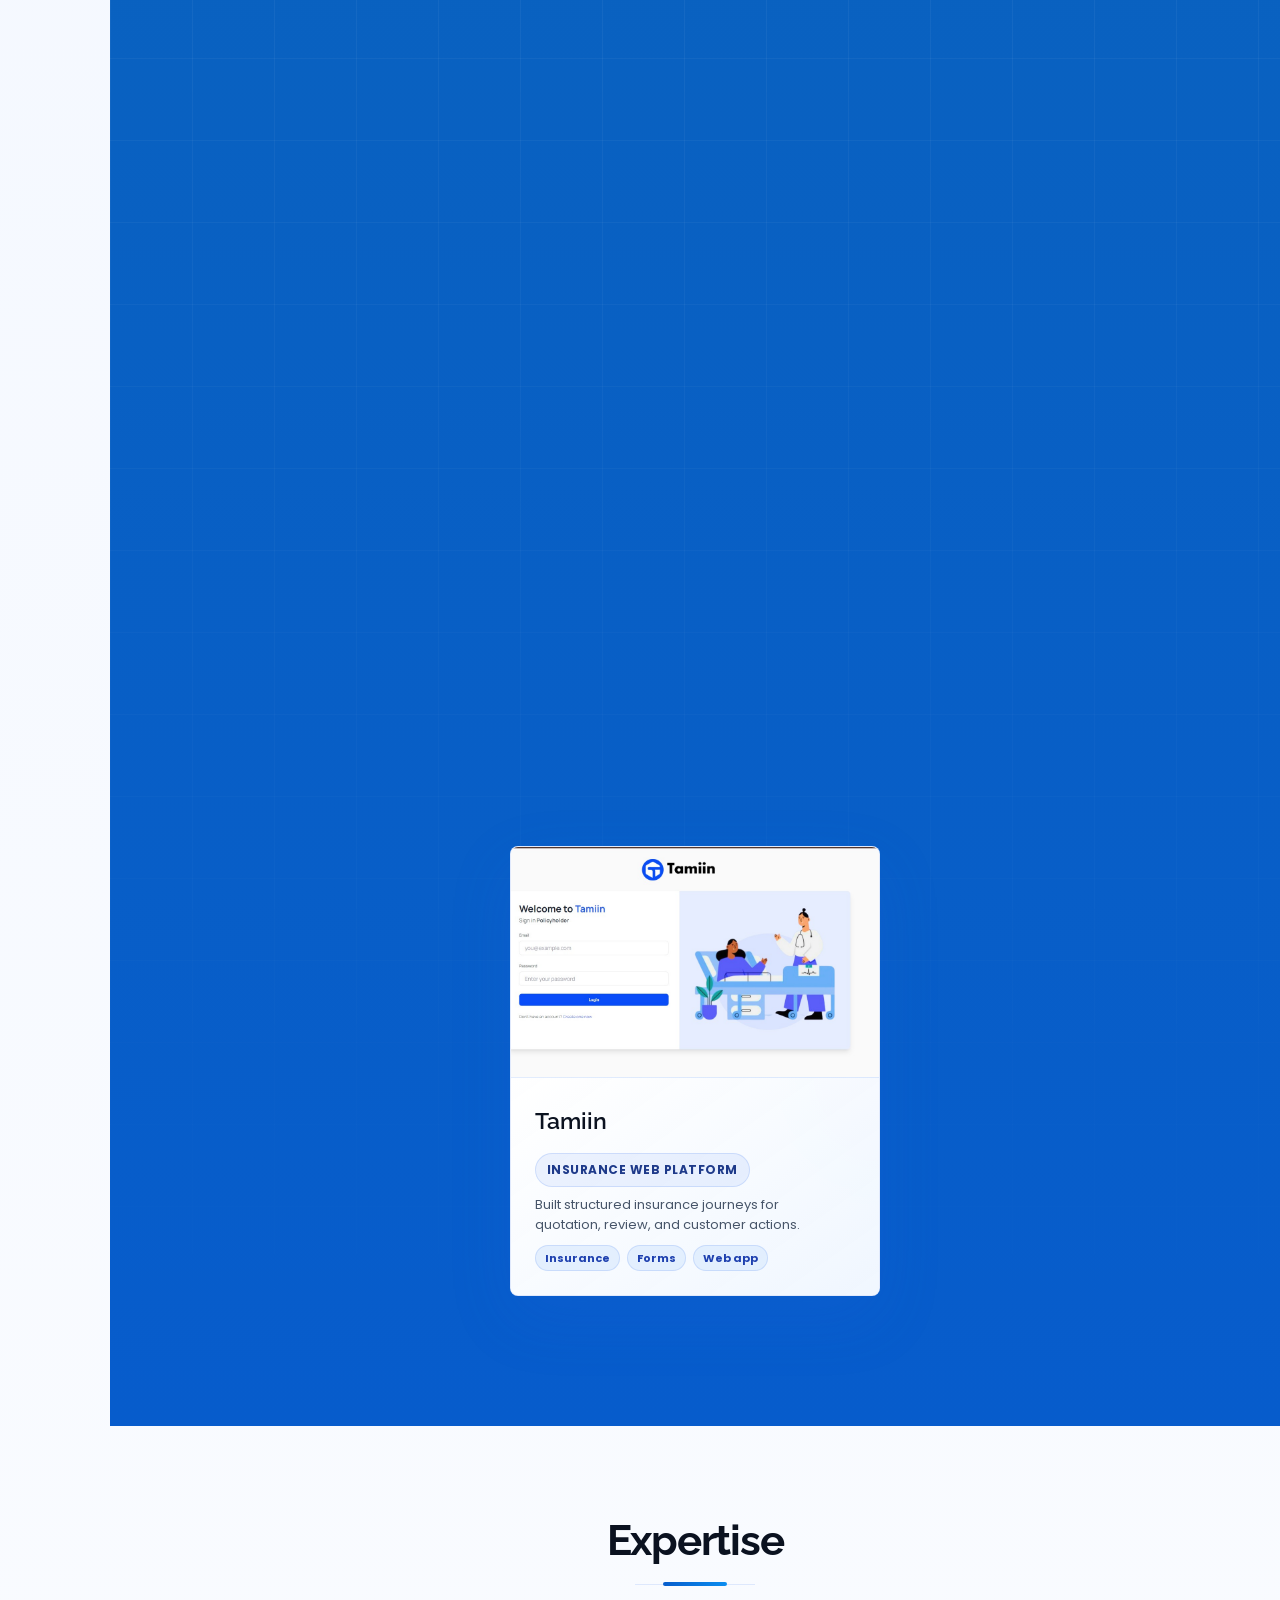
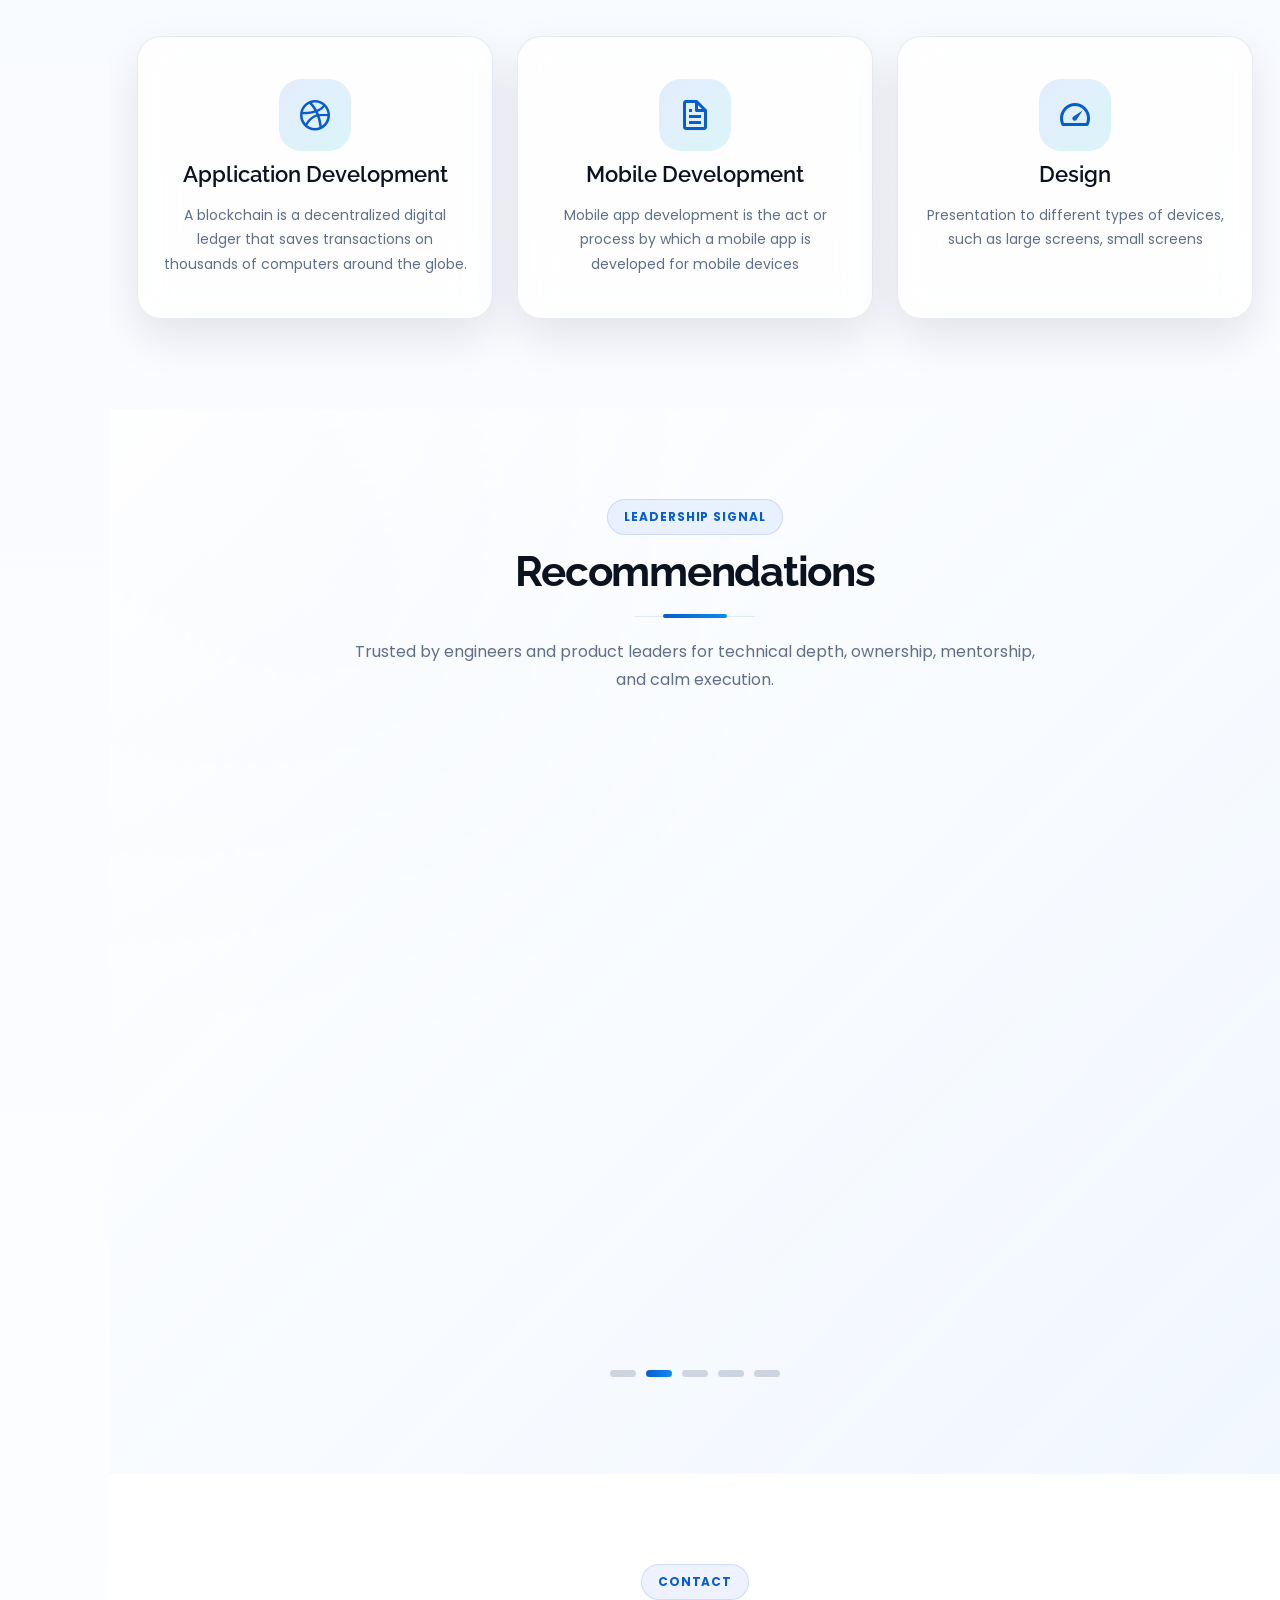
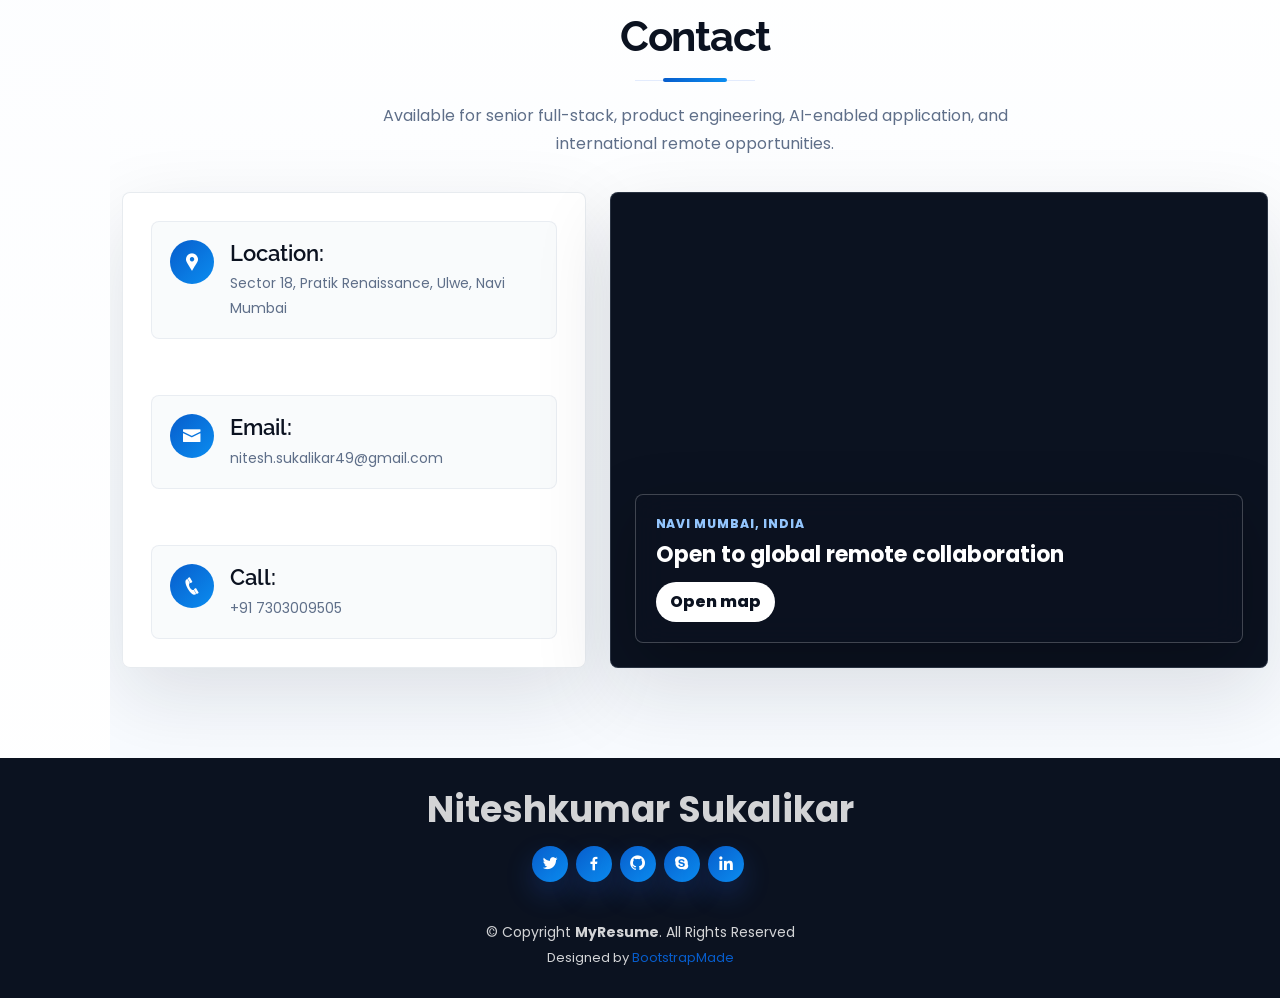
==== commit c489283d: "Fix resume about-rail-grid blocks" ====
--- a/index.html
+++ b/index.html
@@ -157,15 +157,36 @@
                   <strong>Clean UI backed by resilient architecture.</strong>
                 </div>
                 <div class="about-rail-grid">
-                  <div>
-                    <i class="bx bx-mobile-alt"></i>
-                    <strong>Mobile</strong>
-                    <span>React Native, Ionic, NativeScript</span>
-                  </div>
-                  <div>
-                    <i class="bx bx-chip"></i>
-                    <strong>AI</strong>
-                    <span>OpenAI, LangChain, TensorFlow</span>
+                  <div class="about-skill-card">
+                    <div class="about-skill-top">
+                      <i class="bx bx-mobile-alt"></i>
+                      <span class="about-skill-badge">Mobile</span>
+                    </div>
+
+                    <strong>Cross-platform apps</strong>
+                    <p>React Native, Ionic, NativeScript</p>
+
+                    <div class="about-skill-meter">
+                      <span style="width: 82%;"></span>
+                    </div>
+
+                    <small>Reusable UI • Smooth flows • API integration</small>
+                  </div>
+
+                  <div class="about-skill-card">
+                    <div class="about-skill-top">
+                      <i class="bx bx-chip"></i>
+                      <span class="about-skill-badge">AI</span>
+                    </div>
+
+                    <strong>Smart product features</strong>
+                    <p>OpenAI, LangChain, TensorFlow</p>
+
+                    <div class="about-skill-meter">
+                      <span style="width: 76%;"></span>
+                    </div>
+
+                    <small>Automation • Assistants • Intelligent workflows</small>
                   </div>
                 </div>
                 <div class="about-rail-card">
@@ -1338,4 +1359,4 @@
 
 </body>
 
-</html>
+</html>
--- a/assets/css/style.css
+++ b/assets/css/style.css
@@ -3737,7 +3737,7 @@
 
   .hero-tech-orbit {
     width: min(78vw, 260px);
-    margin-top: -8px;
+    margin-top: 20px;
   }
 
   .hero-tech-core {
@@ -4662,3 +4662,370 @@
     padding: 16px;
   }
 }
+
+/* =====================================================
+   Mobile Navigation Drawer Fix
+   Add at bottom of style.css
+===================================================== */
+
+@media (max-width: 991px) {
+  #header {
+    width: 300px !important;
+    max-width: 82vw !important;
+    left: -300px !important;
+    top: 0 !important;
+    bottom: 0 !important;
+    padding: 86px 18px 24px !important;
+    background: rgba(255, 255, 255, 0.96) !important;
+    backdrop-filter: blur(20px);
+    border-right: 1px solid rgba(148, 163, 184, 0.24);
+    box-shadow: 24px 0 70px rgba(15, 23, 42, 0.18);
+    overflow-y: auto;
+  }
+
+  .mobile-nav-active #header {
+    left: 0 !important;
+  }
+
+  .nav-menu {
+    width: 100%;
+  }
+
+  .nav-menu ul {
+    width: 100%;
+  }
+
+  .nav-menu > ul > li {
+    width: 100%;
+    margin-bottom: 10px;
+  }
+
+  .nav-menu a {
+    width: 100% !important;
+    max-width: none !important;
+    height: 52px !important;
+    padding: 0 16px !important;
+    justify-content: flex-start !important;
+    gap: 12px;
+    border-radius: 16px !important;
+    background: rgba(248, 251, 255, 0.92) !important;
+    color: #334155 !important;
+    box-shadow: 0 10px 26px rgba(15, 23, 42, 0.08);
+    transform: none !important;
+  }
+
+  .nav-menu a i {
+    width: 22px;
+    min-width: 22px;
+    font-size: 20px;
+    color: inherit;
+  }
+
+  .nav-menu a span {
+    display: inline-block !important;
+    color: inherit !important;
+    padding: 0 !important;
+    font-size: 14px;
+    font-weight: 700;
+    white-space: nowrap;
+  }
+
+  .nav-menu a:hover,
+  .nav-menu .active > a,
+  .nav-menu li:hover > a {
+    width: 100% !important;
+    max-width: none !important;
+    color: #ffffff !important;
+    background: linear-gradient(
+      135deg,
+      var(--accent),
+      var(--accent-2)
+    ) !important;
+    transform: none !important;
+  }
+
+  .nav-menu a:hover span,
+  .nav-menu .active > a span,
+  .nav-menu li:hover > a span {
+    display: inline-block !important;
+    color: #ffffff !important;
+  }
+
+  .mobile-nav-toggle {
+    top: 24px !important;
+    right: 24px !important;
+    z-index: 9999 !important;
+  }
+}
+
+/* =====================================================
+   Elegant Floating WhatsApp + Back To Top Buttons
+   Add at bottom of style.css
+===================================================== */
+
+.whatsapp-icon,
+.back-to-top {
+  position: fixed;
+  right: 24px;
+  width: 54px;
+  height: 54px;
+  padding: 0;
+  border-radius: 18px;
+  display: inline-flex;
+  align-items: center;
+  justify-content: center;
+  color: #ffffff;
+  z-index: 9999;
+  border: 1px solid rgba(255, 255, 255, 0.28);
+  backdrop-filter: blur(16px);
+  transition:
+    transform 0.28s ease,
+    box-shadow 0.28s ease,
+    border-radius 0.28s ease;
+}
+
+.whatsapp-icon {
+  bottom: 104px;
+  background: linear-gradient(135deg, #25d366 0%, #12b76a 100%);
+  box-shadow:
+    0 18px 42px rgba(18, 183, 106, 0.34),
+    0 0 0 8px rgba(37, 211, 102, 0.08);
+  animation: whatsapp-float 3.2s ease-in-out infinite;
+}
+
+.back-to-top {
+  bottom: 34px;
+  background: linear-gradient(135deg, var(--accent), var(--accent-2));
+  box-shadow:
+    0 18px 42px rgba(37, 99, 235, 0.3),
+    0 0 0 8px rgba(37, 99, 235, 0.08);
+}
+
+.whatsapp-icon i,
+.back-to-top i {
+  position: static;
+  font-size: 23px;
+  line-height: 1;
+}
+
+.whatsapp-icon::before {
+  content: "";
+  position: absolute;
+  inset: -8px;
+  border-radius: 24px;
+  border: 1px solid rgba(37, 211, 102, 0.35);
+  opacity: 0;
+  animation: whatsapp-pulse 2.4s ease-out infinite;
+}
+
+.whatsapp-icon:hover,
+.back-to-top:hover {
+  color: #ffffff;
+  transform: translateY(-5px) scale(1.04);
+  border-radius: 50%;
+}
+
+.whatsapp-icon:hover {
+  box-shadow:
+    0 24px 55px rgba(18, 183, 106, 0.42),
+    0 0 0 10px rgba(37, 211, 102, 0.1);
+}
+
+.back-to-top:hover {
+  background: linear-gradient(135deg, var(--accent-2), var(--accent));
+  box-shadow:
+    0 24px 55px rgba(37, 99, 235, 0.38),
+    0 0 0 10px rgba(37, 99, 235, 0.1);
+}
+
+@keyframes whatsapp-float {
+  0%,
+  100% {
+    transform: translateY(0);
+  }
+
+  50% {
+    transform: translateY(-6px);
+  }
+}
+
+@keyframes whatsapp-pulse {
+  0% {
+    transform: scale(0.92);
+    opacity: 0.55;
+  }
+
+  70% {
+    transform: scale(1.22);
+    opacity: 0;
+  }
+
+  100% {
+    transform: scale(1.22);
+    opacity: 0;
+  }
+}
+
+@media (max-width: 576px) {
+  .whatsapp-icon,
+  .back-to-top {
+    right: 18px;
+    width: 50px;
+    height: 50px;
+    border-radius: 16px;
+  }
+
+  .whatsapp-icon {
+    bottom: 92px;
+  }
+
+  .back-to-top {
+    bottom: 28px;
+  }
+
+  .whatsapp-icon i,
+  .back-to-top i {
+    font-size: 22px;
+  }
+}
+
+/* =====================================================
+   Productive Modern Cards for About Left Rail
+   Mobile + AI card enhancement
+===================================================== */
+
+.about-rail-grid {
+  align-items: stretch;
+}
+
+.about-rail-grid .about-skill-card {
+  position: relative;
+  min-height: 230px;
+  padding: 22px;
+  overflow: hidden;
+  border-radius: 26px;
+  border: 1px solid rgba(37, 99, 235, 0.12);
+  background:
+    radial-gradient(
+      circle at 92% 8%,
+      rgba(37, 99, 235, 0.12),
+      transparent 6rem
+    ),
+    linear-gradient(
+      145deg,
+      rgba(255, 255, 255, 0.94),
+      rgba(248, 251, 255, 0.82)
+    );
+  box-shadow: 0 22px 55px rgba(15, 23, 42, 0.1);
+  backdrop-filter: blur(18px);
+  transition:
+    transform 0.32s ease,
+    box-shadow 0.32s ease,
+    border-color 0.32s ease;
+}
+
+.about-rail-grid .about-skill-card:hover {
+  transform: translateY(-7px);
+  border-color: rgba(37, 99, 235, 0.24);
+  box-shadow: 0 30px 70px rgba(15, 23, 42, 0.14);
+}
+
+.about-skill-top {
+  position: relative;
+  z-index: 1;
+  display: flex;
+  align-items: center;
+  justify-content: space-between;
+  margin-bottom: 22px;
+}
+
+.about-skill-top i {
+  margin: 0;
+  width: 46px;
+  height: 46px;
+  border-radius: 16px;
+  color: #075dcc;
+  background: rgba(37, 99, 235, 0.1);
+  font-size: 24px;
+}
+
+.about-skill-badge {
+  display: inline-flex;
+  align-items: center;
+  padding: 7px 11px;
+  border-radius: 999px;
+  color: #075dcc !important;
+  background: rgba(37, 99, 235, 0.08);
+  border: 1px solid rgba(37, 99, 235, 0.14);
+  font-size: 10px !important;
+  font-weight: 800;
+  letter-spacing: 0.08em;
+  text-transform: uppercase;
+}
+
+.about-rail-grid .about-skill-card strong {
+  position: relative;
+  z-index: 1;
+  margin-bottom: 8px;
+  color: #0b1220;
+  font-size: 17px;
+  line-height: 1.25;
+}
+
+.about-rail-grid .about-skill-card p {
+  position: relative;
+  z-index: 1;
+  min-height: 44px;
+  margin: 0;
+  color: #5f6f89;
+  font-size: 13px;
+  line-height: 1.55;
+}
+
+.about-skill-meter {
+  position: relative;
+  z-index: 1;
+  height: 7px;
+  margin: 18px 0 14px;
+  overflow: hidden;
+  border-radius: 999px;
+  background: rgba(37, 99, 235, 0.1);
+}
+
+.about-skill-meter span {
+  display: block;
+  height: 100%;
+  border-radius: inherit;
+  background: linear-gradient(90deg, #075dcc, #0b8df0);
+  box-shadow: 0 8px 18px rgba(37, 99, 235, 0.28);
+}
+
+.about-rail-grid .about-skill-card small {
+  position: relative;
+  z-index: 1;
+  display: block;
+  color: #64748b;
+  font-size: 11px;
+  font-weight: 600;
+  line-height: 1.5;
+}
+
+/* Mobile: make cards compact and cleaner */
+@media (max-width: 576px) {
+  .about-rail-grid {
+    grid-template-columns: 1fr;
+  }
+
+  .about-rail-grid .about-skill-card {
+    min-height: auto;
+    padding: 20px;
+  }
+
+  .about-skill-top {
+    margin-bottom: 16px;
+  }
+
+  .about-rail-grid .about-skill-card p {
+    min-height: auto;
+  }
+}
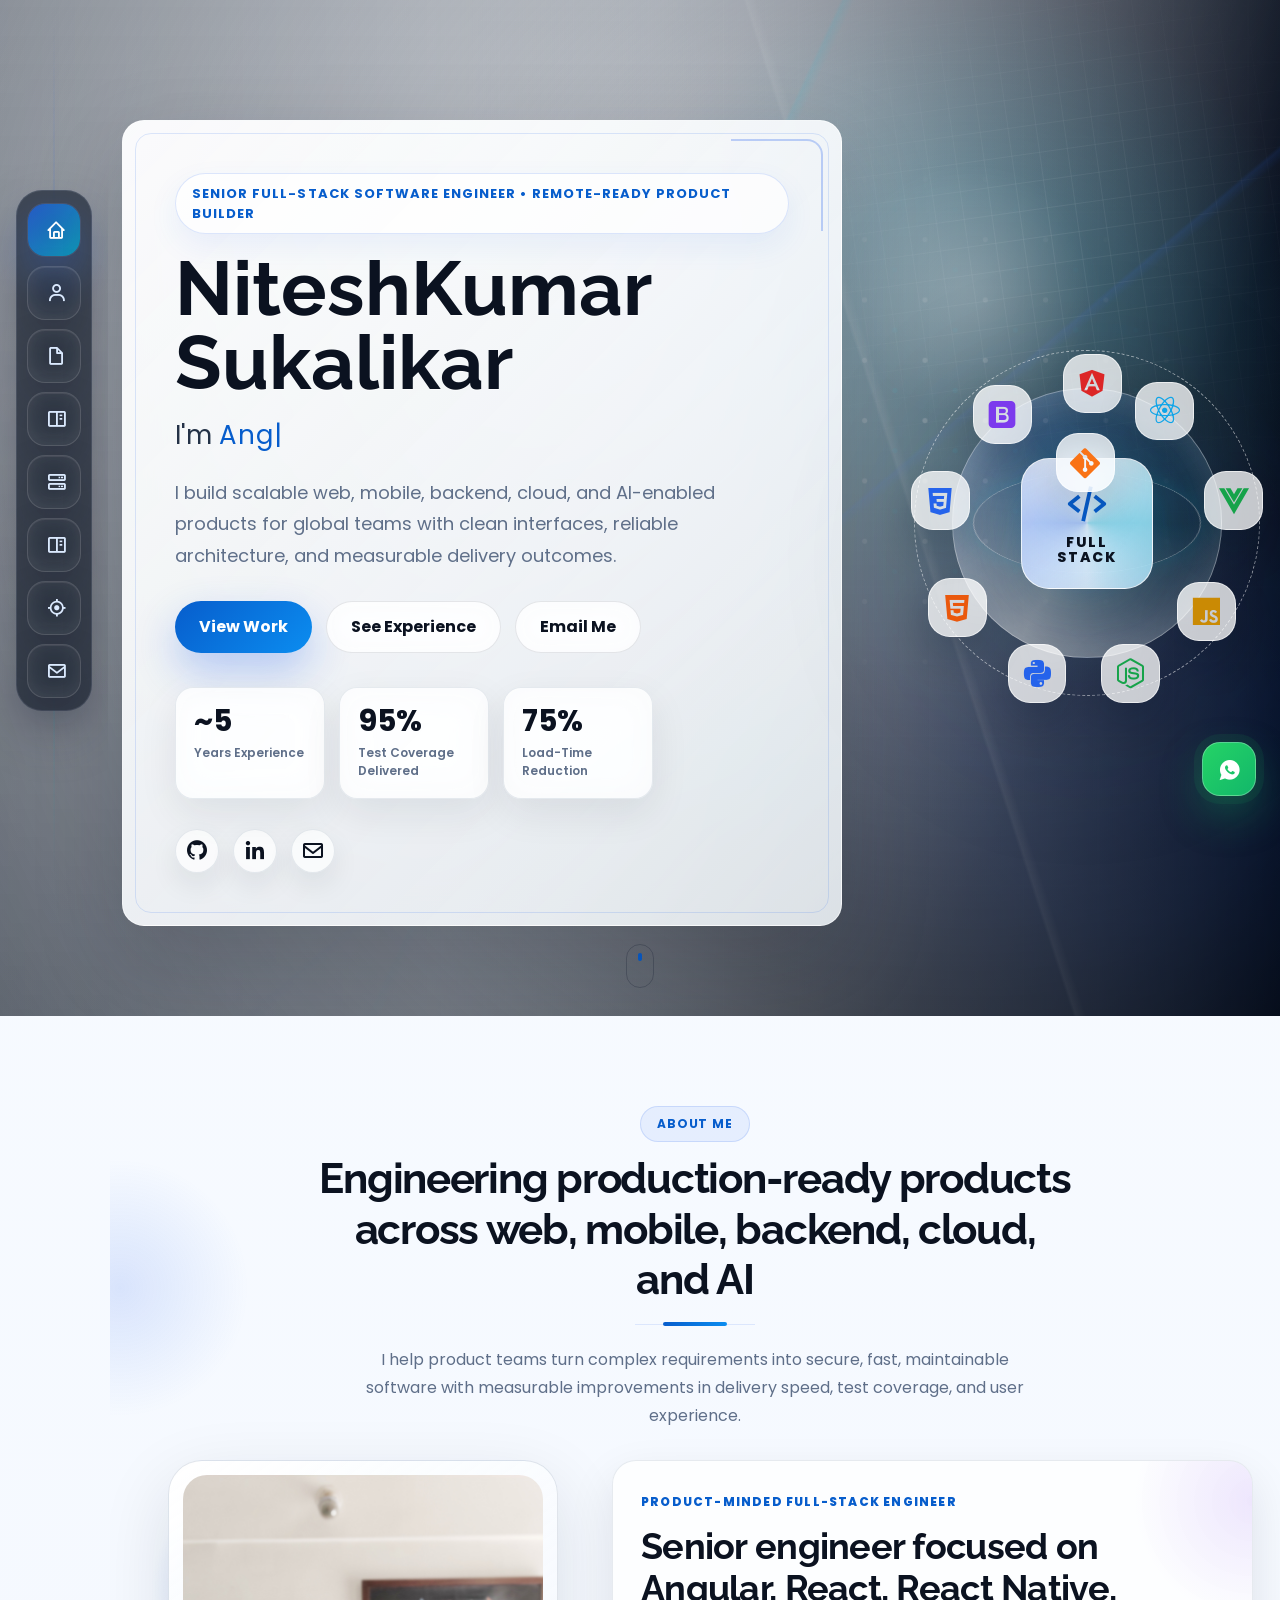
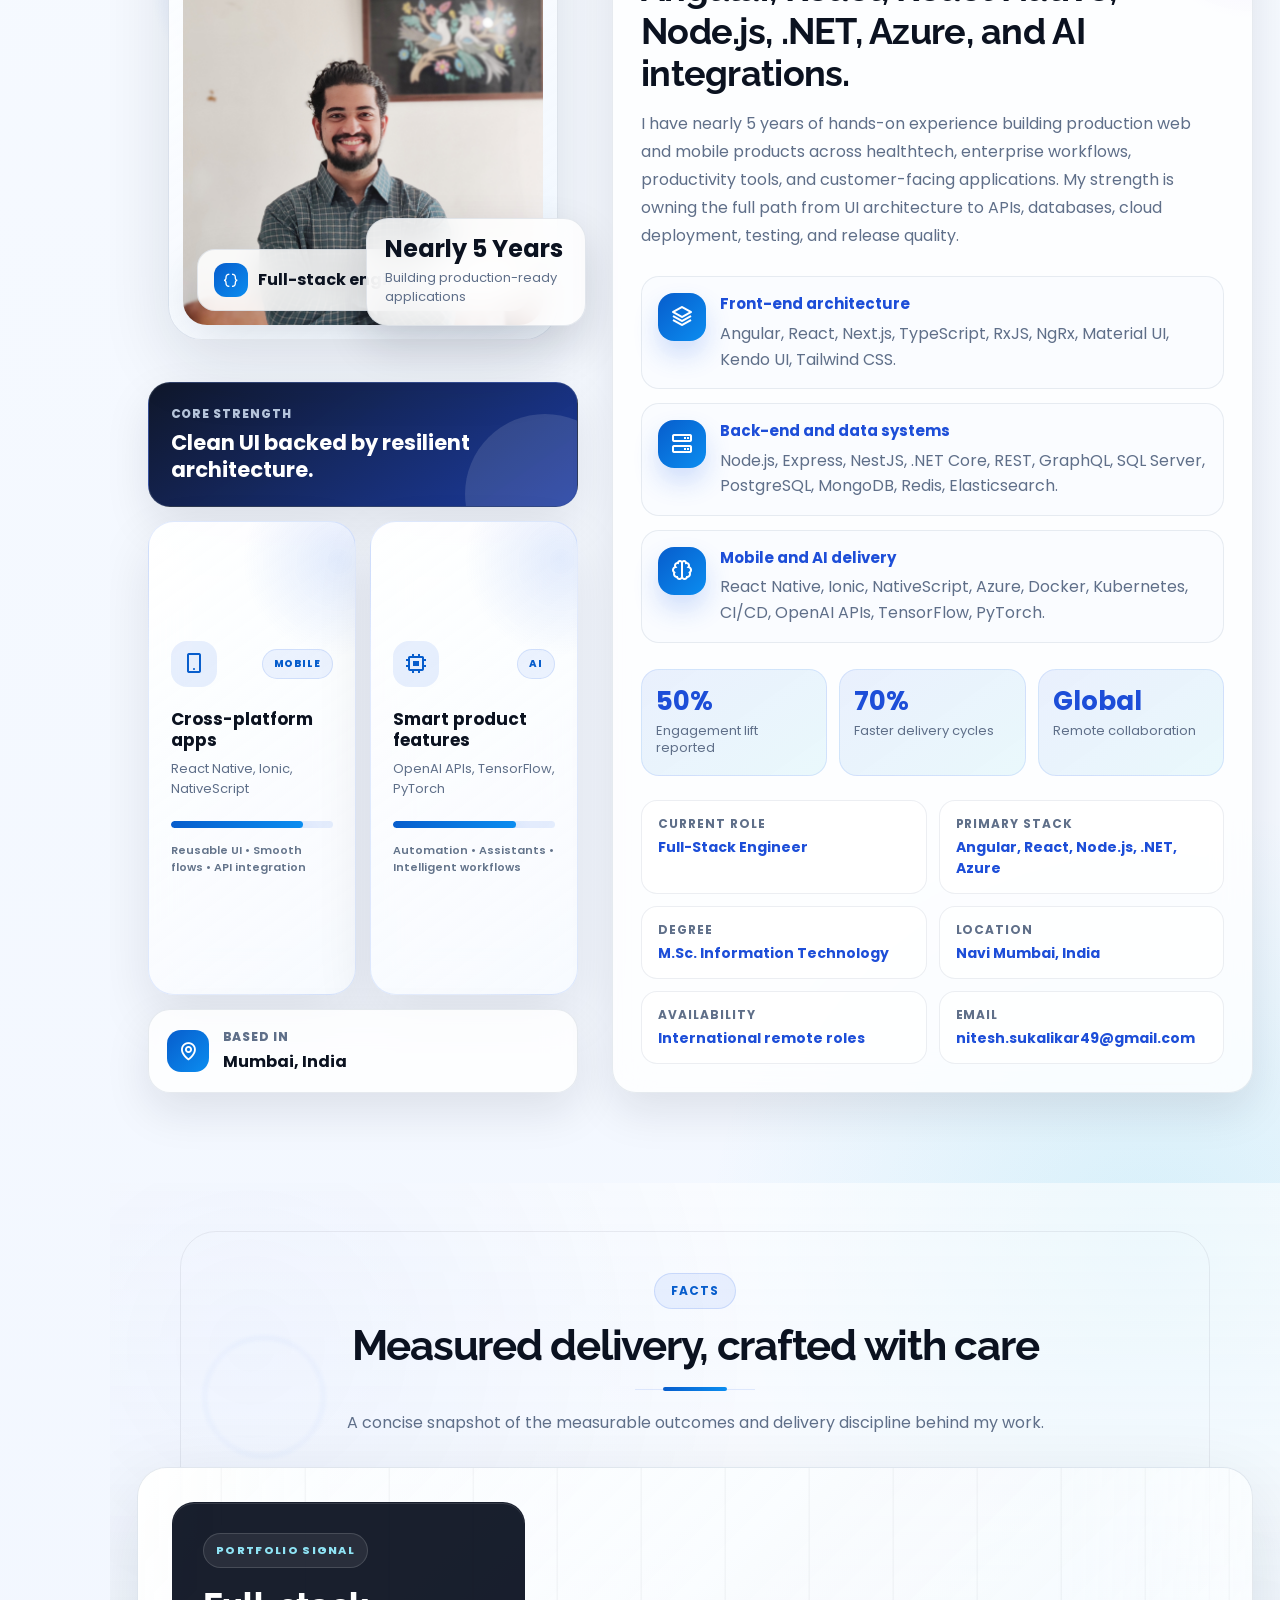
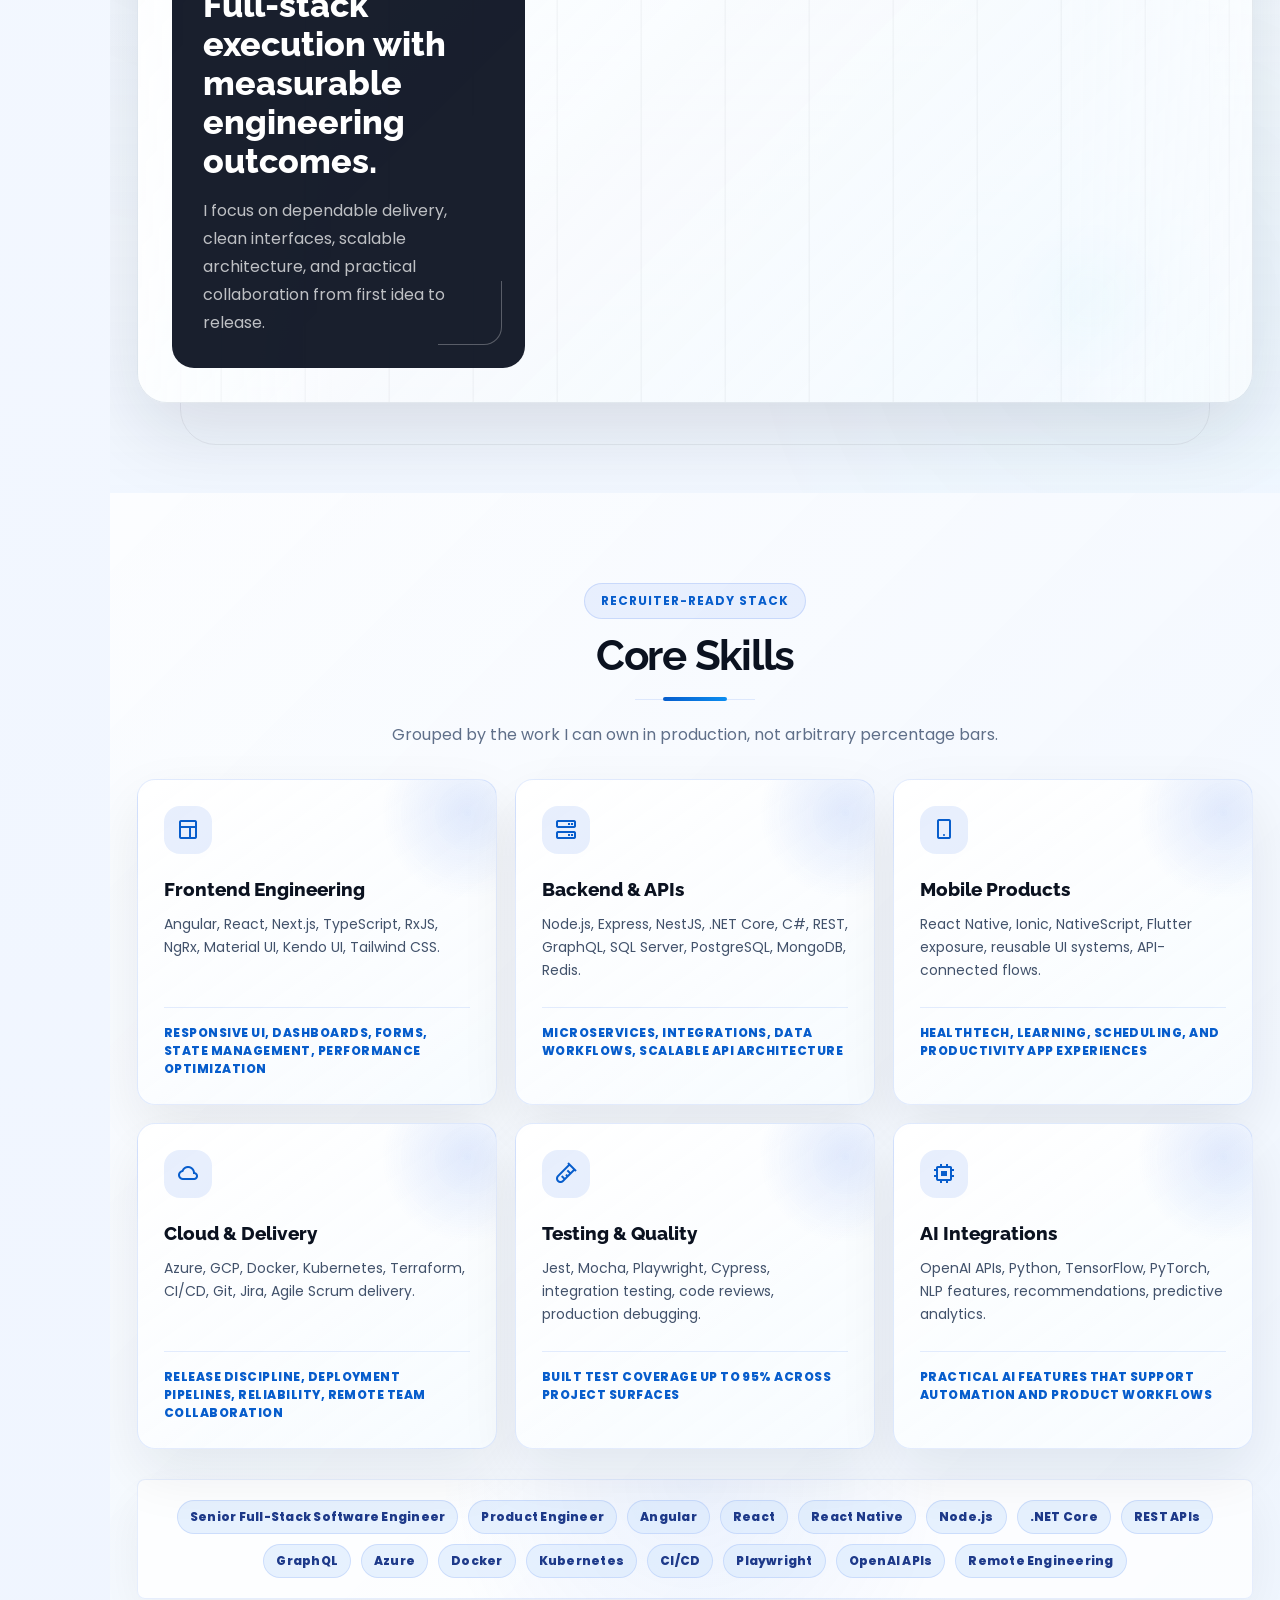
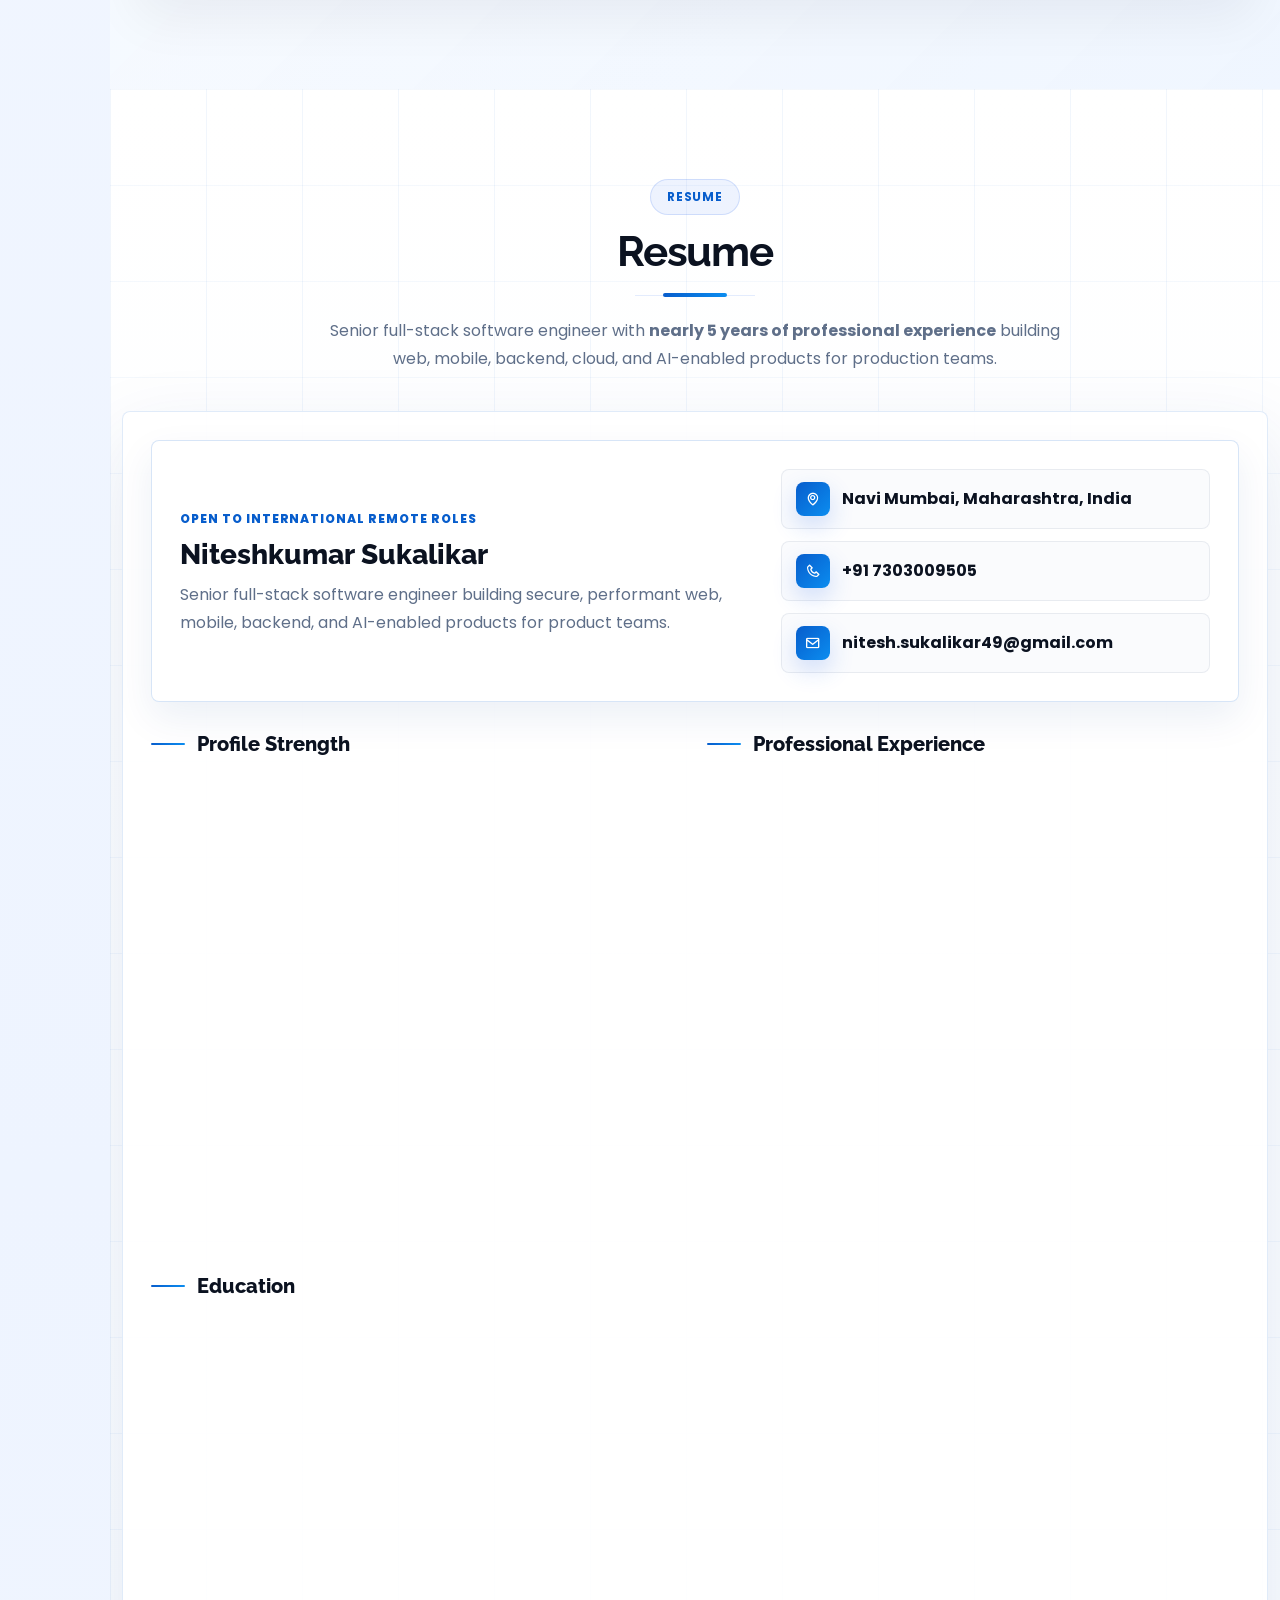
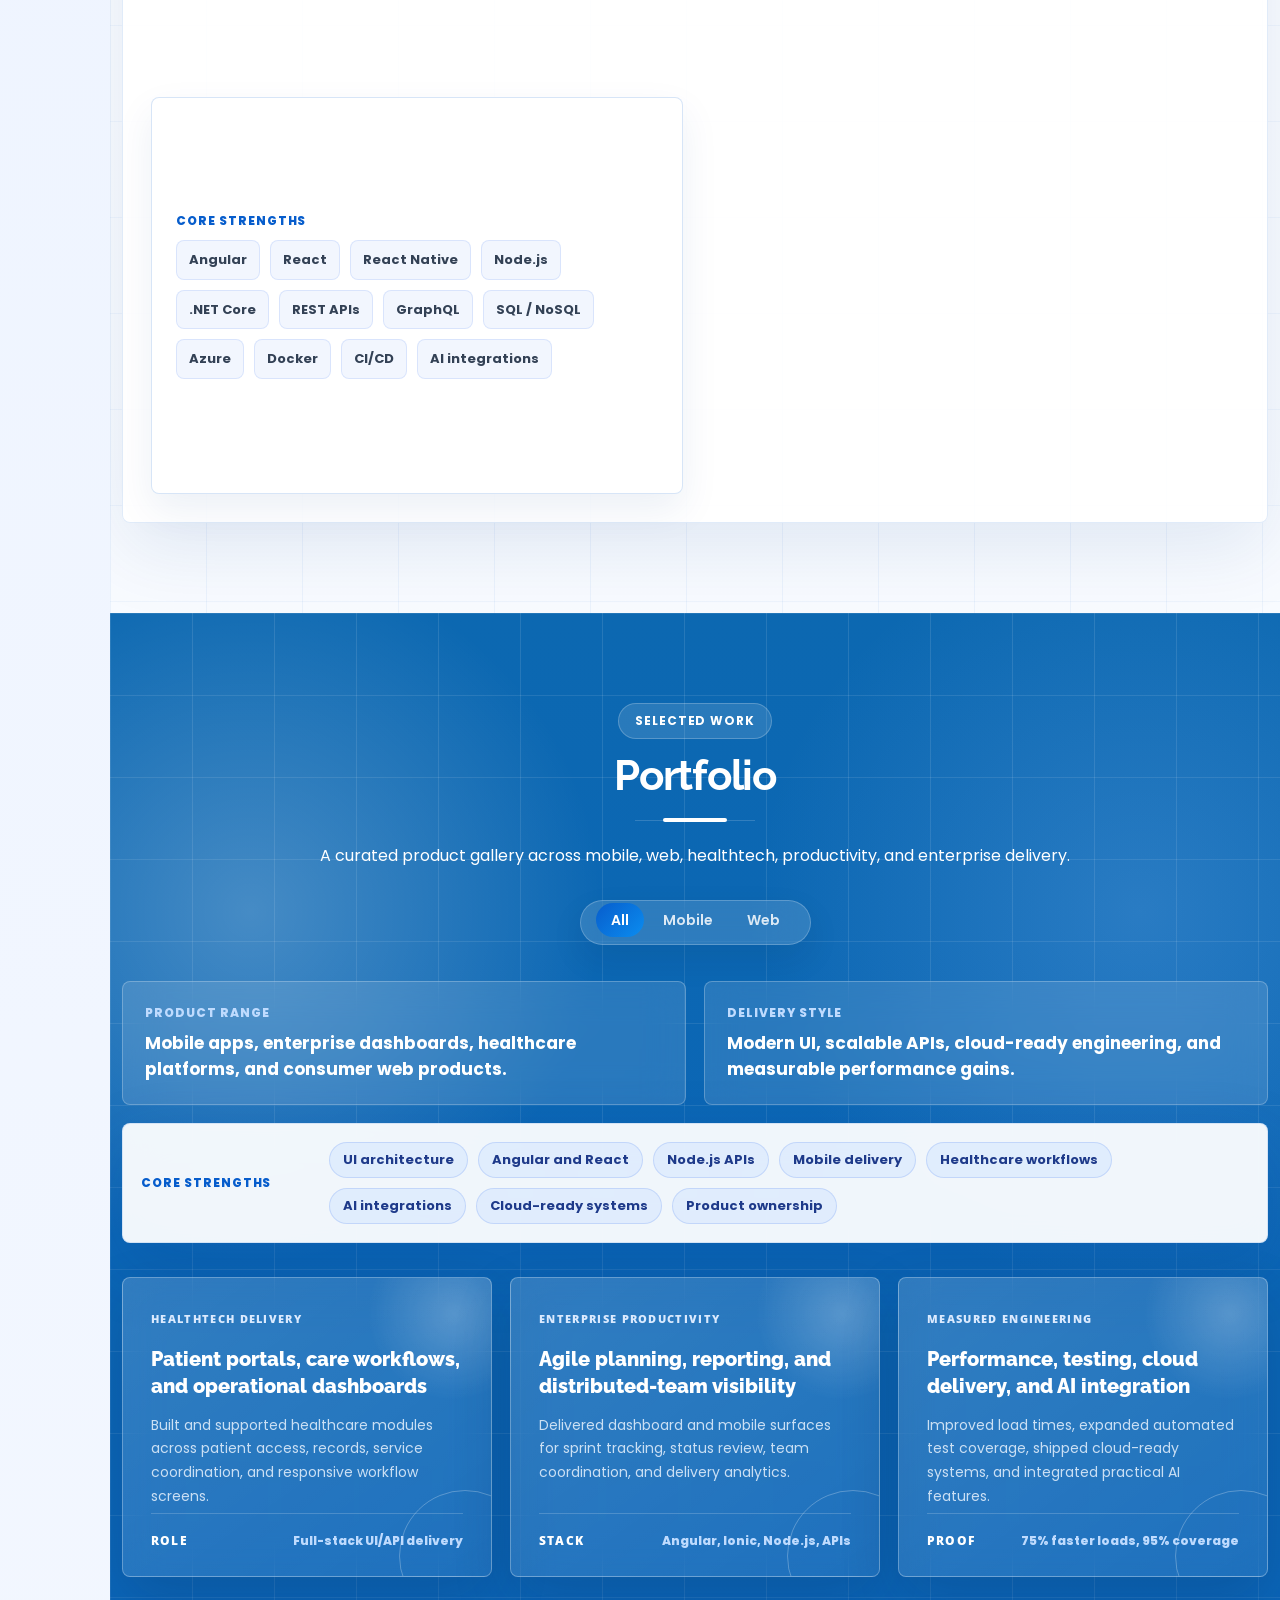
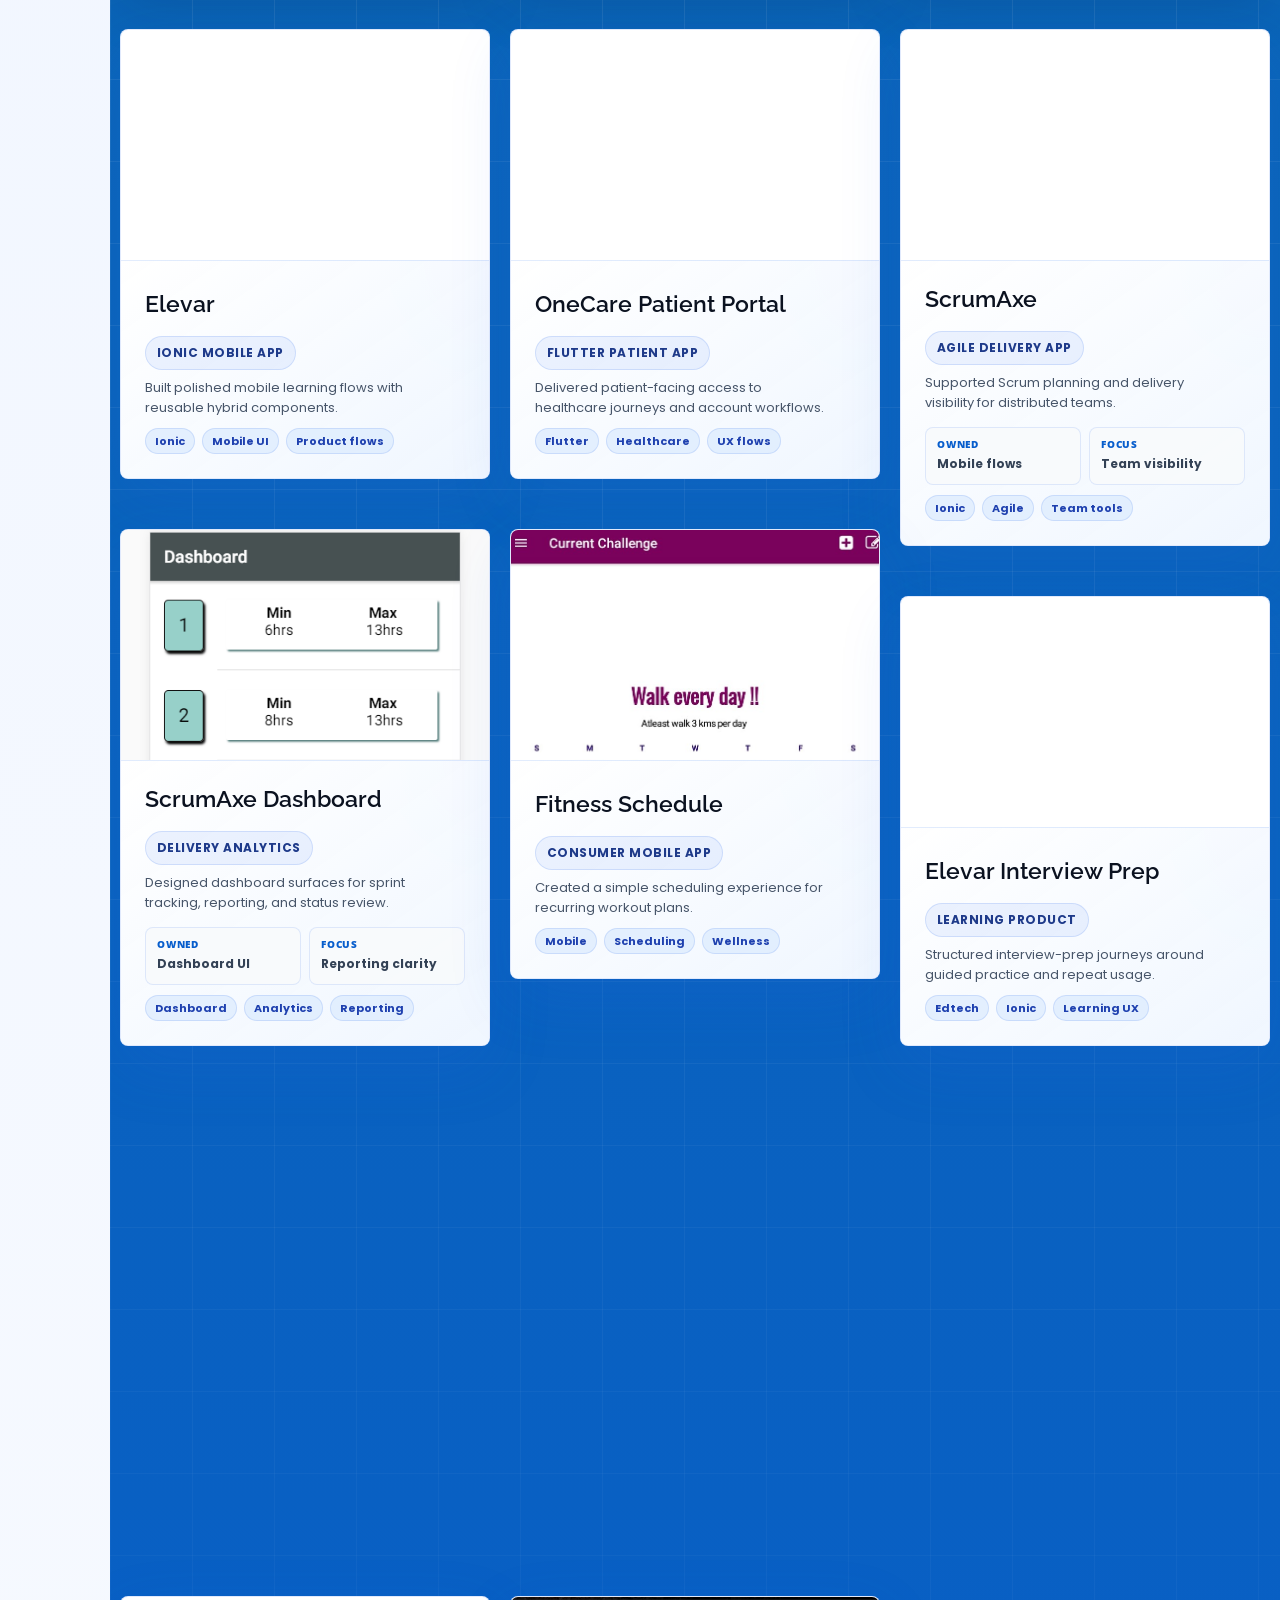
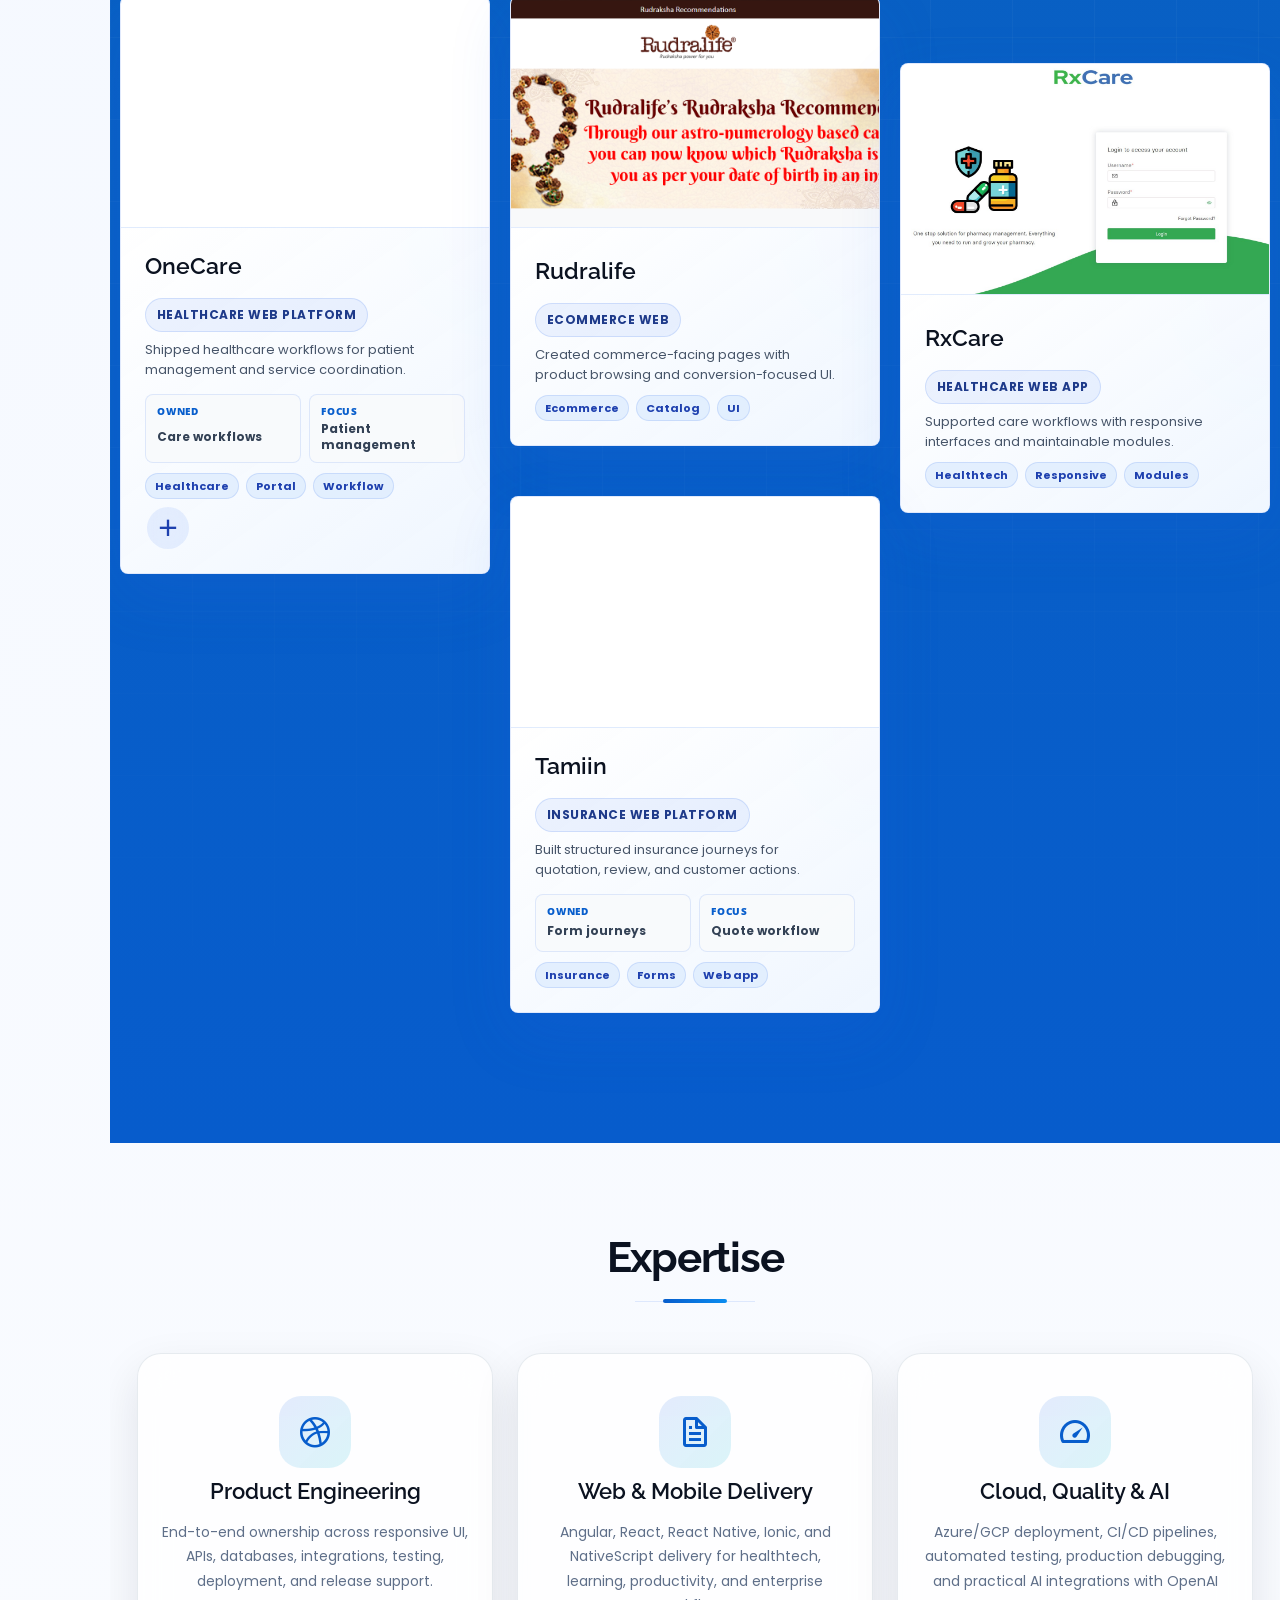
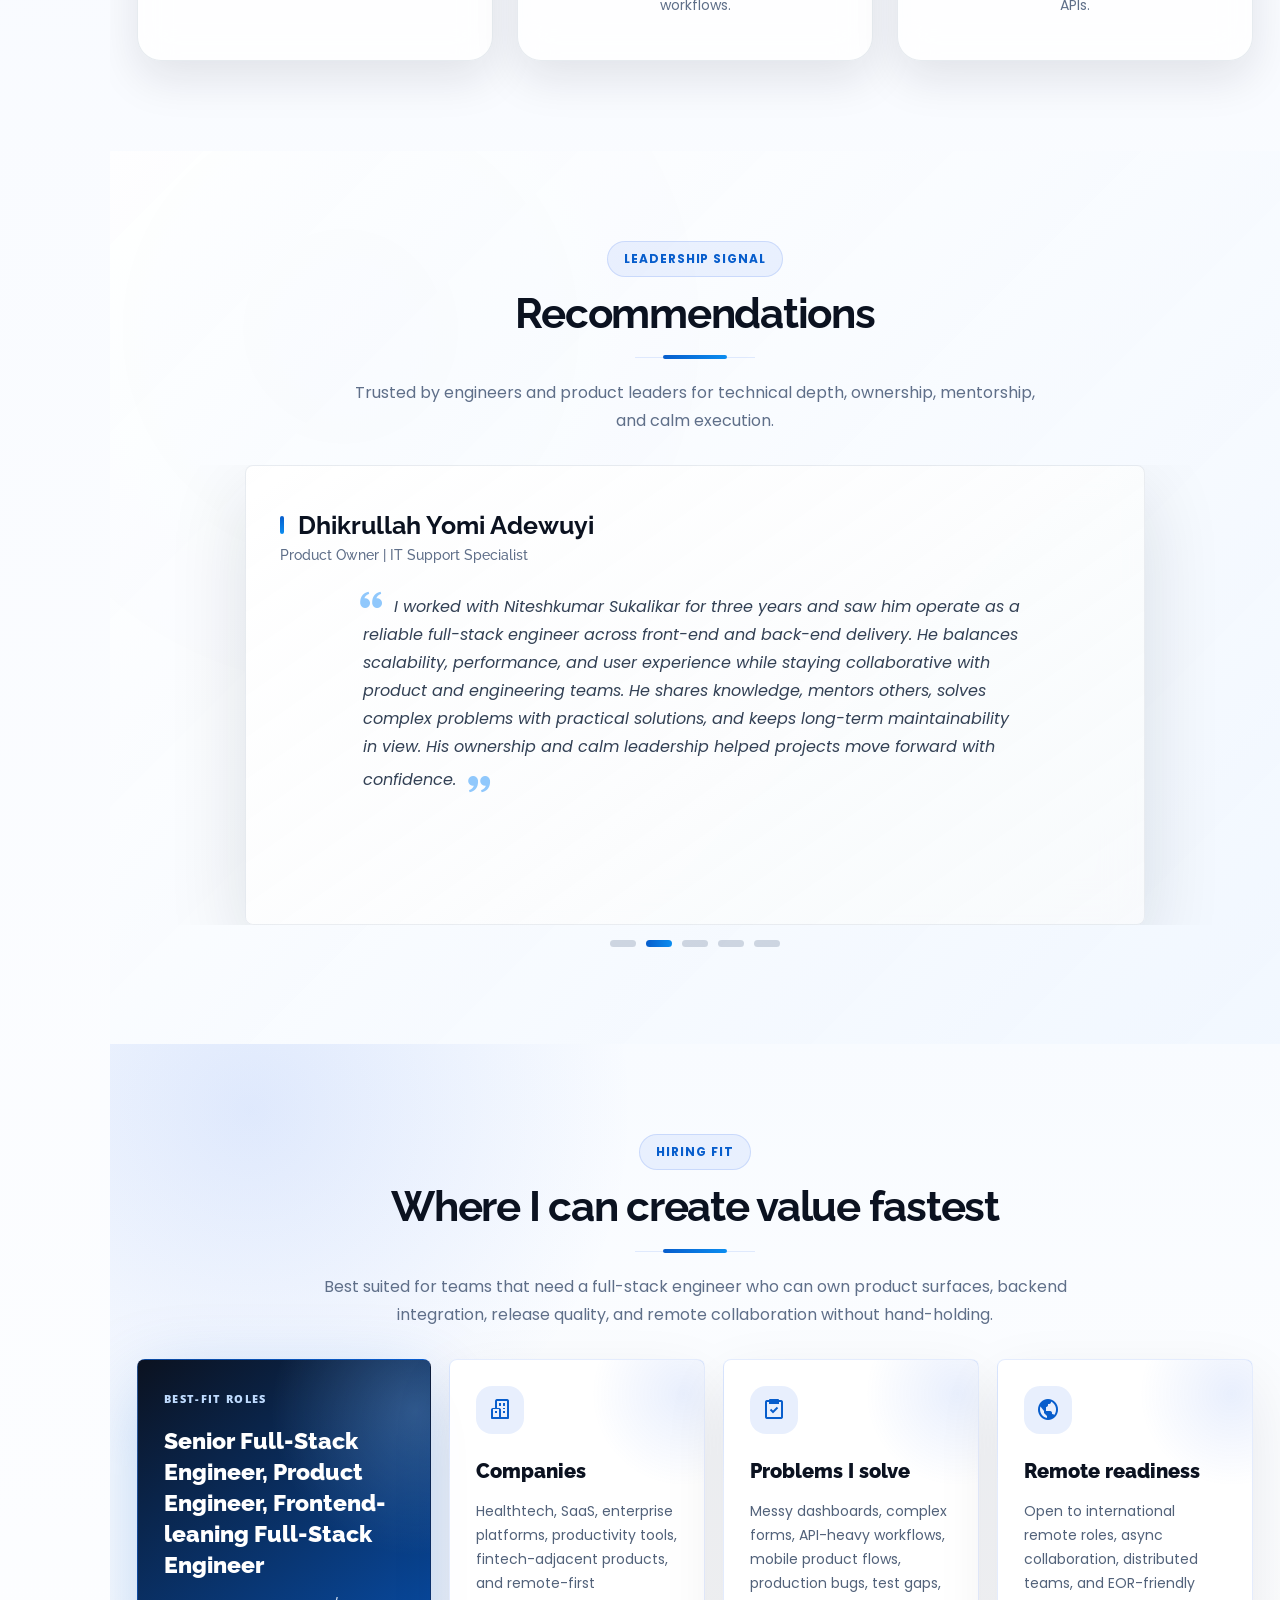
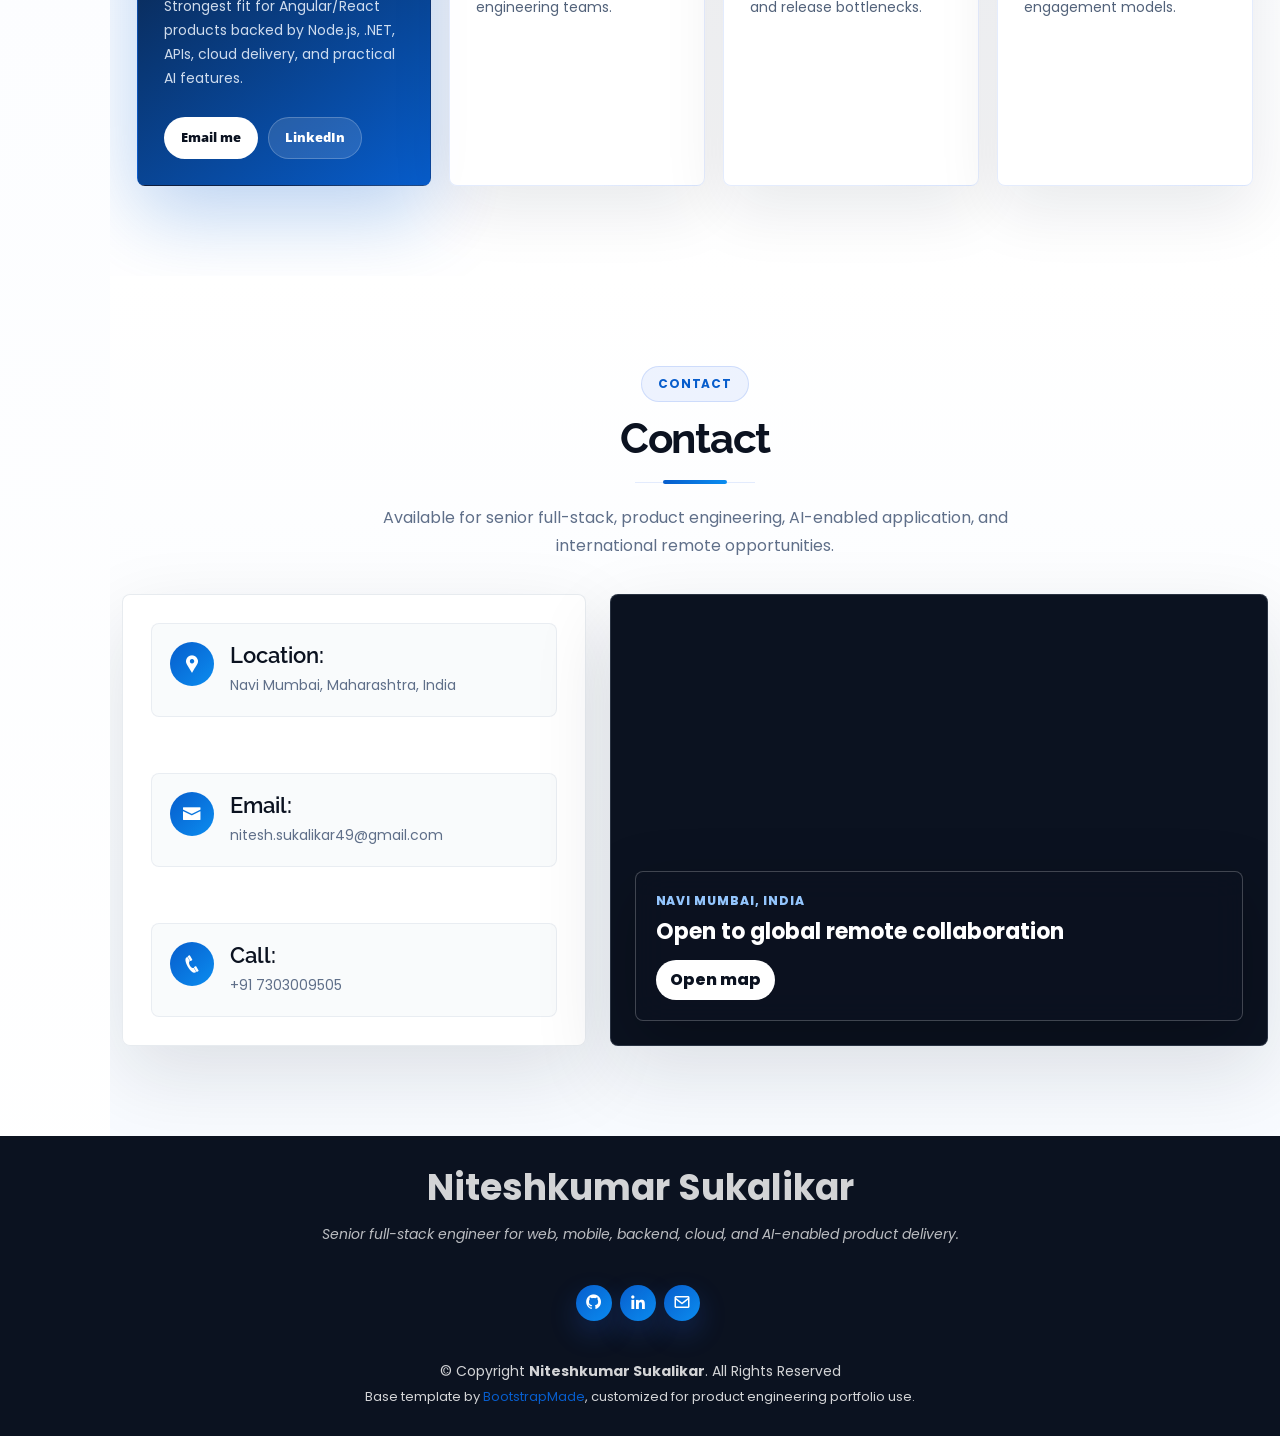
==== commit b1783774: "Fix: Added fixes for portfolio page" ====
--- a/index.html
+++ b/index.html
@@ -5,9 +5,29 @@
   <meta charset="utf-8">
   <meta content="width=device-width, initial-scale=1.0" name="viewport">
 
-  <title>Niteshkumar Sukalikar Portfolio</title>
-  <meta content="" name="description">
-  <meta content="" name="keywords">
+  <title>Niteshkumar Sukalikar | Senior Full-Stack Engineer</title>
+  <meta
+    content="Senior full-stack software engineer with nearly 5 years of experience building scalable Angular, React, React Native, Node.js, .NET, Azure, and AI-enabled products for global teams."
+    name="description">
+  <meta
+    content="Niteshkumar Sukalikar, senior full-stack software engineer, full-stack engineer, Angular developer, React developer, React Native developer, Node.js developer, .NET Core developer, Azure, AI integrations, remote software engineer, product engineer"
+    name="keywords">
+  <meta name="author" content="Niteshkumar Sukalikar">
+  <meta name="theme-color" content="#075dcc">
+  <link rel="canonical" href="https://niteshsukalikar.github.io/">
+
+  <meta property="og:type" content="profile">
+  <meta property="og:title" content="Niteshkumar Sukalikar | Senior Full-Stack Engineer">
+  <meta property="og:description"
+    content="Remote-ready senior full-stack software engineer with nearly 5 years of experience building Angular, React, React Native, Node.js, .NET, Azure, and AI-enabled products.">
+  <meta property="og:url" content="https://niteshsukalikar.github.io/">
+  <meta property="og:image" content="https://niteshsukalikar.github.io/assets/img/niteshsukalikar.jpg">
+  <meta property="og:site_name" content="Niteshkumar Sukalikar Portfolio">
+  <meta name="twitter:card" content="summary_large_image">
+  <meta name="twitter:title" content="Niteshkumar Sukalikar | Senior Full-Stack Engineer">
+  <meta name="twitter:description"
+    content="Remote-ready senior full-stack software engineer for web, mobile, backend, cloud, and AI-enabled product delivery.">
+  <meta name="twitter:image" content="https://niteshsukalikar.github.io/assets/img/niteshsukalikar.jpg">
 
   <!-- Favicons -->
   <link href="assets/img/niteshsukalikar.jpg" rel="icon">
@@ -29,18 +49,54 @@
   <!-- Template Main CSS File -->
   <link href="assets/css/style.css" rel="stylesheet">
 
-  <!-- =======================================================
-  * Template Name: MyResume - v3.0.0
-  * Template URL: https://bootstrapmade.com/free-html-bootstrap-template-my-resume/
-  * Author: BootstrapMade.com
-  * License: https://bootstrapmade.com/license/
-  ======================================================== -->
+  <script type="application/ld+json">
+  {
+    "@context": "https://schema.org",
+    "@type": "ProfilePage",
+    "url": "https://niteshsukalikar.github.io/",
+    "name": "Niteshkumar Sukalikar Portfolio",
+    "mainEntity": {
+      "@type": "Person",
+      "name": "Niteshkumar Sukalikar",
+      "jobTitle": "Senior Full-Stack Engineer",
+      "email": "mailto:nitesh.sukalikar49@gmail.com",
+      "telephone": "+917303009505",
+      "address": {
+        "@type": "PostalAddress",
+        "addressLocality": "Navi Mumbai",
+        "addressRegion": "Maharashtra",
+        "addressCountry": "IN"
+      },
+      "url": "https://niteshsukalikar.github.io/",
+      "sameAs": [
+        "https://www.linkedin.com/in/nitesh-sukalikar",
+        "https://github.com/NiteshSukalikar"
+      ],
+      "knowsAbout": [
+        "Angular",
+        "React",
+        "React Native",
+        "Node.js",
+        ".NET Core",
+        "Azure",
+        "GCP",
+        "Docker",
+        "Kubernetes",
+        "OpenAI APIs",
+        "Full-stack software engineering",
+        "Product engineering"
+      ]
+    }
+  }
+  </script>
+
 </head>
 
 <body>
 
   <!-- ======= Mobile nav toggle button ======= -->
-  <button type="button" class="mobile-nav-toggle d-xl-none"><i class="icofont-navigation-menu"></i></button>
+  <button type="button" class="mobile-nav-toggle d-xl-none" aria-label="Open navigation menu"><i
+      class="icofont-navigation-menu"></i></button>
 
   <!-- ======= Header ======= -->
   <header id="header" class="d-flex flex-column justify-content-center">
@@ -51,8 +107,9 @@
         <li><a href="#about"><i class="bx bx-user"></i> <span>About</span></a></li>
         <li><a href="#resume"><i class="bx bx-file-blank"></i> <span>Resume</span></a></li>
         <li><a href="#portfolio"><i class="bx bx-book-content"></i> <span>Portfolio</span></a></li>
-        <li><a href="#services"><i class="bx bx-server"></i> <span>Technology</span></a></li>
+        <li><a href="#services"><i class="bx bx-server"></i> <span>Expertise</span></a></li>
         <li><a href="#testimonials"><i class="bx bx-book-content"></i> <span>Recommendations</span></a></li>
+        <li><a href="#hiring-fit"><i class="bx bx-target-lock"></i> <span>Hiring Fit</span></a></li>
         <li><a href="#contact"><i class="bx bx-envelope"></i> <span>Contact</span></a></li>
       </ul>
     </nav><!-- .nav-menu -->
@@ -68,31 +125,32 @@
     <div class="hero-grid"></div>
     <div class="container hero-content" data-aos="zoom-in" data-aos-delay="100">
       <div class="hero-copy">
-        <span class="hero-eyebrow">Full-stack engineer &bull; Product-minded builder</span>
+        <span class="hero-eyebrow">Senior full-stack software engineer &bull; Remote-ready product builder</span>
         <h1>NiteshKumar Sukalikar</h1>
         <p>I'm <span class="typed"
-            data-typed-items="FullStack Engineer, Software Engineer, Frontend Expert, Backend Expert"></span></p>
-        <p class="hero-summary">I build scalable web, mobile, backend, and AI-enabled products with elegant interfaces,
-          reliable architecture, and a strong delivery mindset.</p>
+            data-typed-items="Full-Stack Engineer, Angular + React Builder, Node.js + .NET Engineer, AI Product Integrator"></span>
+        </p>
+        <p class="hero-summary">I build scalable web, mobile, backend, cloud, and AI-enabled products for global teams
+          with clean interfaces, reliable architecture, and measurable delivery outcomes.</p>
         <div class="hero-actions">
           <a href="#portfolio" class="btn-primary-modern scrollto">View Work</a>
-          <a href="#contact" class="btn-ghost-modern scrollto">Let's Connect</a>
+          <a href="#resume" class="btn-ghost-modern scrollto">See Experience</a>
+          <a href="mailto:nitesh.sukalikar49@gmail.com" class="btn-ghost-modern">Email Me</a>
         </div>
         <div class="hero-stats">
-          <div><strong>4+</strong><span>Years Experience</span></div>
-          <div><strong>15+</strong><span>Projects</span></div>
-          <div><strong>10+</strong><span>Happy Clients</span></div>
+          <div><strong>~5</strong><span>Years Experience</span></div>
+          <div><strong>95%</strong><span>Test Coverage Delivered</span></div>
+          <div><strong>75%</strong><span>Load-Time Reduction</span></div>
         </div>
         <div class="social-links">
-          <a href="https://twitter.com/NSukalikar" target="_blank" class="twitter"><i class="bx bxl-twitter"></i></a>
-          <a href="https://www.facebook.com/sukalikar1" target="_blank" class="facebook"><i
-              class="bx bxl-facebook"></i></a>
-          <a href="https://github.com/NiteshSukalikar" target="_blank" class="linkedin"><i
+          <a href="https://github.com/NiteshSukalikar" target="_blank" rel="noopener" class="linkedin"
+            aria-label="Open Niteshkumar Sukalikar GitHub profile"><i
               class="bx bxl-github"></i></a>
-          <a href="https://join.skype.com/invite/jHiswt95H5t2" target="_blank" class="google-plus"><i
-              class="bx bxl-skype"></i></a>
-          <a href="https://www.linkedin.com/in/nitesh-sukalikar" target="_blank" class="linkedin"><i
+          <a href="https://www.linkedin.com/in/nitesh-sukalikar" target="_blank" rel="noopener" class="linkedin"
+            aria-label="Open Niteshkumar Sukalikar LinkedIn profile"><i
               class="bx bxl-linkedin"></i></a>
+          <a href="mailto:nitesh.sukalikar49@gmail.com" class="linkedin"
+            aria-label="Email Niteshkumar Sukalikar"><i class="bx bx-envelope"></i></a>
         </div>
       </div>
       <div class="hero-tech-orbit" aria-hidden="true">
@@ -126,10 +184,9 @@
 
         <div class="section-title about-title">
           <span class="section-kicker">About me</span>
-          <h2>Engineering polished digital products from idea to scale</h2>
-          <p>I design and build dependable web, mobile, backend, and AI-powered experiences with a strong eye for
-            detail,
-            performance, and product impact.</p>
+          <h2>Engineering production-ready products across web, mobile, backend, cloud, and AI</h2>
+          <p>I help product teams turn complex requirements into secure, fast, maintainable software with measurable
+            improvements in delivery speed, test coverage, and user experience.</p>
         </div>
 
         <div class="row align-items-center about-showcase">
@@ -139,14 +196,14 @@
                 <span class="about-orbit about-orbit-one"></span>
                 <span class="about-orbit about-orbit-two"></span>
                 <div class="about-portrait-card">
-                  <img src="assets/img/niteshsukalikar.jpg" class="img-fluid" alt="NiteshKumar Sukalikar">
+                  <img src="assets/img/niteshsukalikar.jpg" class="img-fluid" alt="NiteshKumar Sukalikar" decoding="async">
                   <div class="about-portrait-badge">
                     <i class="bx bx-code-curly"></i>
                     <span>Full-stack engineer</span>
                   </div>
                 </div>
                 <div class="about-signature-card">
-                  <strong>4+ Years</strong>
+                  <strong>Nearly 5 Years</strong>
                   <span>Building production-ready applications</span>
                 </div>
               </div>
@@ -180,7 +237,7 @@
                     </div>
 
                     <strong>Smart product features</strong>
-                    <p>OpenAI, LangChain, TensorFlow</p>
+                    <p>OpenAI APIs, TensorFlow, PyTorch</p>
 
                     <div class="about-skill-meter">
                       <span style="width: 76%;"></span>
@@ -202,11 +259,13 @@
 
           <div class="col-12 col-lg-7">
             <div class="content about-panel">
-              <span class="about-eyebrow">Product-minded software engineer</span>
-              <h3>Full-Stack Software Engineer focused on elegant interfaces and scalable systems.</h3>
+              <span class="about-eyebrow">Product-minded full-stack engineer</span>
+              <h3>Senior engineer focused on Angular, React, React Native, Node.js, .NET, Azure, and AI integrations.
+              </h3>
               <p class="about-lead">
-                I help teams turn complex business requirements into clean, fast, and maintainable applications. My work
-                blends front-end craft, solid back-end engineering, thoughtful integrations, and practical AI features.
+                I have nearly 5 years of hands-on experience building production web and mobile products across healthtech,
+                enterprise workflows, productivity tools, and customer-facing applications. My strength is owning the
+                full path from UI architecture to APIs, databases, cloud deployment, testing, and release quality.
               </p>
 
               <div class="about-highlights">
@@ -214,39 +273,39 @@
                   <i class="bx bx-layer"></i>
                   <div>
                     <strong>Front-end architecture</strong>
-                    <span>Angular, React, Next.js, Vue, TypeScript, RXJS, Material UI, Bootstrap, TailwindCSS.</span>
+                    <span>Angular, React, Next.js, TypeScript, RxJS, NgRx, Material UI, Kendo UI, Tailwind CSS.</span>
                   </div>
                 </div>
                 <div class="about-highlight">
                   <i class="bx bx-server"></i>
                   <div>
                     <strong>Back-end and data systems</strong>
-                    <span>Node.js, ExpressJS, FastAPI, .NET Core, REST APIs, GraphQL, Elasticsearch, SQL and
-                      NoSQL.</span>
+                    <span>Node.js, Express, NestJS, .NET Core, REST, GraphQL, SQL Server, PostgreSQL, MongoDB, Redis,
+                      Elasticsearch.</span>
                   </div>
                 </div>
                 <div class="about-highlight">
                   <i class="bx bx-brain"></i>
                   <div>
                     <strong>Mobile and AI delivery</strong>
-                    <span>React Native, Ionic, NativeScript, OpenAI, LangChain, TensorFlow, intelligent
-                      automation.</span>
+                    <span>React Native, Ionic, NativeScript, Azure, Docker, Kubernetes, CI/CD, OpenAI APIs, TensorFlow,
+                      PyTorch.</span>
                   </div>
                 </div>
               </div>
 
               <div class="about-metrics">
-                <div><strong>15+</strong><span>Projects delivered</span></div>
-                <div><strong>10+</strong><span>Mobile apps</span></div>
-                <div><strong>Full</strong><span>Stack ownership</span></div>
+                <div><strong>50%</strong><span>Engagement lift reported</span></div>
+                <div><strong>70%</strong><span>Faster delivery cycles</span></div>
+                <div><strong>Global</strong><span>Remote collaboration</span></div>
               </div>
 
               <div class="about-info-grid">
-                <div><span>Birthday</span><strong>4 September 1995</strong></div>
-                <div><span>Age</span><strong>30</strong></div>
+                <div><span>Current role</span><strong>Full-Stack Engineer</strong></div>
+                <div><span>Primary stack</span><strong>Angular, React, Node.js, .NET, Azure</strong></div>
                 <div><span>Degree</span><strong>M.Sc. Information Technology</strong></div>
-                <div><span>Location</span><strong>Mumbai, Ulwe</strong></div>
-                <div><span>Phone</span><strong>+91 7303009505</strong></div>
+                <div><span>Location</span><strong>Navi Mumbai, India</strong></div>
+                <div><span>Availability</span><strong>International remote roles</strong></div>
                 <div><span>Email</span><strong>nitesh.sukalikar49@gmail.com</strong></div>
               </div>
             </div>
@@ -265,13 +324,13 @@
         <div class="section-title facts-title">
           <span class="section-kicker">Facts</span>
           <h2>Measured delivery, crafted with care</h2>
-          <p>A concise snapshot of the trust, output, and product discipline behind my portfolio work.</p>
+          <p>A concise snapshot of the measurable outcomes and delivery discipline behind my work.</p>
         </div>
 
         <div class="facts-panel">
           <div class="facts-intro">
             <span>Portfolio signal</span>
-            <h3>Full-stack execution with a polished product eye.</h3>
+            <h3>Full-stack execution with measurable engineering outcomes.</h3>
             <p>I focus on dependable delivery, clean interfaces, scalable architecture, and practical collaboration from
               first idea to release.</p>
           </div>
@@ -280,36 +339,36 @@
             <div class="count-box">
               <i class="icofont-simple-smile"></i>
               <div class="facts-card-copy">
-                <span class="fact-value"><span data-toggle="counter-up">10</span>+</span>
-                <p>Happy Clients</p>
-                <small>Clear communication and reliable collaboration.</small>
+                <span class="fact-value"><span data-toggle="counter-up">50</span>%</span>
+                <p>User Engagement Lift</p>
+                <small>Reported after optimized UI/UX and cross-platform consistency.</small>
               </div>
             </div>
 
             <div class="count-box">
               <i class="icofont-document-folder"></i>
               <div class="facts-card-copy">
-                <span class="fact-value"><span data-toggle="counter-up">15</span>+</span>
-                <p>Projects Delivered</p>
-                <small>Web, mobile, backend, and AI-enabled builds.</small>
+                <span class="fact-value"><span data-toggle="counter-up">95</span>%</span>
+                <p>Test Coverage</p>
+                <small>Built quality gates with Jest, Mocha, Playwright, and Cypress.</small>
               </div>
             </div>
 
             <div class="count-box">
               <i class="icofont-brand-designfloat"></i>
               <div class="facts-card-copy">
-                <span class="fact-value"><span data-toggle="counter-up">100</span>%</span>
-                <p>Creative Ownership</p>
-                <small>Modern UI thinking backed by engineering depth.</small>
+                <span class="fact-value"><span data-toggle="counter-up">75</span>%</span>
+                <p>Load-Time Reduction</p>
+                <small>Improved performance for a financial-services application.</small>
               </div>
             </div>
 
             <div class="count-box">
               <i class="icofont-clock-time"></i>
               <div class="facts-card-copy">
-                <span>On-Time</span>
-                <p>Delivery Mindset</p>
-                <small>Scope, quality, and deadlines treated seriously.</small>
+                <span>Global</span>
+                <p>Remote Ready</p>
+                <small>Experienced with distributed teams and compliant EOR collaboration.</small>
               </div>
             </div>
           </div>
@@ -322,143 +381,73 @@
     <section id="skills" class="skills section-bg">
       <div class="container" data-aos="fade-up">
 
-        <div class="section-title">
-          <h2>Skills</h2>
-          <!-- <p>Magnam dolores commodi suscipit. Necessitatibus eius consequatur ex aliquid fuga eum quidem. Sit sint
-            consectetur velit. Quisquam quos quisquam cupiditate. Et nemo qui impedit suscipit alias ea. Quia fugiat sit
-            in iste officiis commodi quidem hic quas.</p> -->
-        </div>
-
-        <div class="row skills-content">
-
-          <div class="col-lg-4">
-
-            <div class="progress">
-              <span class="skill">React <i class="val">85%</i></span>
-              <div class="progress-bar-wrap">
-                <div class="progress-bar" role="progressbar" aria-valuenow="85" aria-valuemin="0" aria-valuemax="100">
-                </div>
-              </div>
-            </div>
-
-            <div class="progress">
-              <span class="skill">Angular <i class="val">85%</i></span>
-              <div class="progress-bar-wrap">
-                <div class="progress-bar" role="progressbar" aria-valuenow="85" aria-valuemin="0" aria-valuemax="100">
-                </div>
-              </div>
-            </div>
-
-            <div class="progress">
-              <span class="skill">Next Js <i class="val">80%</i></span>
-              <div class="progress-bar-wrap">
-                <div class="progress-bar" role="progressbar" aria-valuenow="80" aria-valuemin="0" aria-valuemax="100">
-                </div>
-              </div>
-            </div>
-
-            <div class="progress">
-              <span class="skill">React-native <i class="val">75%</i></span>
-              <div class="progress-bar-wrap">
-                <div class="progress-bar" role="progressbar" aria-valuenow="75" aria-valuemin="0" aria-valuemax="100">
-                </div>
-              </div>
-            </div>
-
-            <div class="progress">
-              <span class="skill">SQL<i class="val">80%</i></span>
-              <div class="progress-bar-wrap">
-                <div class="progress-bar" role="progressbar" aria-valuenow="80" aria-valuemin="0" aria-valuemax="100">
-                </div>
-              </div>
-            </div>
-
-          </div>
-
-          <div class="col-lg-4">
-
-
-            <div class="progress">
-              <span class="skill">Ionic 4x <i class="val">75%</i></span>
-              <div class="progress-bar-wrap">
-                <div class="progress-bar" role="progressbar" aria-valuenow="75" aria-valuemin="0" aria-valuemax="100">
-                </div>
-              </div>
-            </div>
-
-            <div class="progress">
-              <span class="skill">Azure <i class="val">80%</i></span>
-              <div class="progress-bar-wrap">
-                <div class="progress-bar" role="progressbar" aria-valuenow="80" aria-valuemin="0" aria-valuemax="100">
-                </div>
-              </div>
-            </div>
-
-            <div class="progress">
-              <span class="skill">C# <i class="val">80%</i></span>
-              <div class="progress-bar-wrap">
-                <div class="progress-bar" role="progressbar" aria-valuenow="80" aria-valuemin="0" aria-valuemax="100">
-                </div>
-              </div>
-            </div>
-
-            <div class="progress">
-              <span class="skill">Nest Js <i class="val">80%</i></span>
-              <div class="progress-bar-wrap">
-                <div class="progress-bar" role="progressbar" aria-valuenow="80" aria-valuemin="0" aria-valuemax="100">
-                </div>
-              </div>
-            </div>
-
-            <div class="progress">
-              <span class="skill">MongoDB <i class="val">80%</i></span>
-              <div class="progress-bar-wrap">
-                <div class="progress-bar" role="progressbar" aria-valuenow="80" aria-valuemin="0" aria-valuemax="100">
-                </div>
-              </div>
-            </div>
-
-          </div>
-
-          <div class="col-lg-4">
-
-            <div class="progress">
-              <span class="skill">Three.js <i class="val">70%</i></span>
-              <div class="progress-bar-wrap">
-                <div class="progress-bar" role="progressbar" aria-valuenow="70" aria-valuemin="0" aria-valuemax="100">
-                </div>
-              </div>
-            </div>
-
-            <div class="progress">
-              <span class="skill">Solidity <i class="val">70%</i></span>
-              <div class="progress-bar-wrap">
-                <div class="progress-bar" role="progressbar" aria-valuenow="70" aria-valuemin="0" aria-valuemax="100">
-                </div>
-              </div>
-            </div>
-
-            <div class="progress">
-              <span class="skill">Node Js<i class="val">70%</i></span>
-              <div class="progress-bar-wrap">
-                <div class="progress-bar" role="progressbar" aria-valuenow="70" aria-valuemin="0" aria-valuemax="100">
-                </div>
-              </div>
-            </div>
-
-            <div class="progress">
-              <span class="skill">.Net Core 3x <i class="val">70%</i></span>
-              <div class="progress-bar-wrap">
-                <div class="progress-bar" role="progressbar" aria-valuenow="70" aria-valuemin="0" aria-valuemax="100">
-                </div>
-              </div>
-            </div>
-
-
-
-
-
-          </div>
+        <div class="section-title skills-title">
+          <span class="section-kicker">Recruiter-ready stack</span>
+          <h2>Core Skills</h2>
+          <p>Grouped by the work I can own in production, not arbitrary percentage bars.</p>
+        </div>
+
+        <div class="skills-grid">
+          <div class="skill-cluster">
+            <i class="bx bx-layout"></i>
+            <h3>Frontend Engineering</h3>
+            <p>Angular, React, Next.js, TypeScript, RxJS, NgRx, Material UI, Kendo UI, Tailwind CSS.</p>
+            <span>Responsive UI, dashboards, forms, state management, performance optimization</span>
+          </div>
+
+          <div class="skill-cluster">
+            <i class="bx bx-server"></i>
+            <h3>Backend & APIs</h3>
+            <p>Node.js, Express, NestJS, .NET Core, C#, REST, GraphQL, SQL Server, PostgreSQL, MongoDB, Redis.</p>
+            <span>Microservices, integrations, data workflows, scalable API architecture</span>
+          </div>
+
+          <div class="skill-cluster">
+            <i class="bx bx-mobile-alt"></i>
+            <h3>Mobile Products</h3>
+            <p>React Native, Ionic, NativeScript, Flutter exposure, reusable UI systems, API-connected flows.</p>
+            <span>Healthtech, learning, scheduling, and productivity app experiences</span>
+          </div>
+
+          <div class="skill-cluster">
+            <i class="bx bx-cloud"></i>
+            <h3>Cloud & Delivery</h3>
+            <p>Azure, GCP, Docker, Kubernetes, Terraform, CI/CD, Git, Jira, Agile Scrum delivery.</p>
+            <span>Release discipline, deployment pipelines, reliability, remote team collaboration</span>
+          </div>
+
+          <div class="skill-cluster">
+            <i class="bx bx-test-tube"></i>
+            <h3>Testing & Quality</h3>
+            <p>Jest, Mocha, Playwright, Cypress, integration testing, code reviews, production debugging.</p>
+            <span>Built test coverage up to 95% across project surfaces</span>
+          </div>
+
+          <div class="skill-cluster">
+            <i class="bx bx-chip"></i>
+            <h3>AI Integrations</h3>
+            <p>OpenAI APIs, Python, TensorFlow, PyTorch, NLP features, recommendations, predictive analytics.</p>
+            <span>Practical AI features that support automation and product workflows</span>
+          </div>
+        </div>
+
+        <div class="ats-keyword-strip" aria-label="ATS-friendly senior full-stack engineering keywords">
+          <span>Senior Full-Stack Software Engineer</span>
+          <span>Product Engineer</span>
+          <span>Angular</span>
+          <span>React</span>
+          <span>React Native</span>
+          <span>Node.js</span>
+          <span>.NET Core</span>
+          <span>REST APIs</span>
+          <span>GraphQL</span>
+          <span>Azure</span>
+          <span>Docker</span>
+          <span>Kubernetes</span>
+          <span>CI/CD</span>
+          <span>Playwright</span>
+          <span>OpenAI APIs</span>
+          <span>Remote Engineering</span>
         </div>
 
       </div>
@@ -471,7 +460,7 @@
         <div class="section-title resume-heading">
           <span class="section-kicker">Resume</span>
           <h2>Resume</h2>
-          <p>Full-stack software engineer with <strong>4+ years of professional experience</strong> building web,
+          <p>Senior full-stack software engineer with <strong>nearly 5 years of professional experience</strong> building web,
             mobile, backend, cloud, and AI-enabled products for production teams.</p>
         </div>
 
@@ -480,7 +469,7 @@
             <div class="resume-profile">
               <span class="resume-label">Open to international remote roles</span>
               <h3>Niteshkumar Sukalikar</h3>
-              <p>Full-stack engineer building secure, performant web, mobile, backend, and AI-enabled products for
+              <p>Senior full-stack software engineer building secure, performant web, mobile, backend, and AI-enabled products for
                 product teams.</p>
             </div>
             <div class="resume-contact-grid">
@@ -498,7 +487,7 @@
                 <div class="resume-item resume-credential">
                   <div class="resume-item-top">
                     <h4>Full-Stack Software Engineer</h4>
-                    <h5>4+ Years</h5>
+                    <h5>Nearly 5 Years</h5>
                   </div>
                   <p><em>React, Angular, React Native, Node.js, .NET, Azure, AI</em></p>
                   <p>Specialized in scalable digital products with strong UI discipline, backend reliability, cloud
@@ -563,13 +552,15 @@
                     <h5>May 2022 - Present</h5>
                   </div>
                   <ul>
-                    <li>Led responsive UI delivery with Angular, TypeScript, Tailwind CSS, RxJS, and NgRx.</li>
+                    <li>Led responsive UI delivery with Angular, TypeScript, Tailwind CSS, RxJS, and NgRx, contributing
+                      to a reported 50% lift in user engagement.</li>
                     <li>Built backend services with Node.js, Express, .NET Core, SQL, MongoDB, Redis, REST, and GraphQL.
                     </li>
-                    <li>Delivered cloud-ready systems on Azure and GCP using Docker, Kubernetes, Terraform, and CI/CD.
+                    <li>Delivered cloud-ready systems on Azure and GCP using Docker, Kubernetes, Terraform, and CI/CD,
+                      helping reduce time-to-market by up to 70%.
                     </li>
-                    <li>Improved quality with Jest, Mocha, and Playwright while integrating AI features with Python,
-                      TensorFlow, PyTorch, and OpenAI APIs.</li>
+                    <li>Improved quality toward 95% test coverage with Jest, Mocha, and Playwright while integrating AI
+                      features with Python, TensorFlow, PyTorch, and OpenAI APIs.</li>
                   </ul>
                 </div>
                 <div class="resume-item">
@@ -585,10 +576,10 @@
                       and Ionic.</li>
                     <li>Designed containerized services with Node.js, NestJS, .NET Core, Postgres, MongoDB, Redis,
                       Elasticsearch, and Kafka.</li>
-                    <li>Improved front-end performance with Webpack and Babel while expanding Jest, Mocha, and Cypress
-                      coverage.</li>
-                    <li>Supported delivery through Git, Figma, Jira, code reviews, integration tests, CI/CD, and Agile
-                      Scrum practices.</li>
+                    <li>Improved front-end performance with Webpack and Babel, including a reported 75% reduction in
+                      load time for a financial-services application.</li>
+                    <li>Supported faster delivery through Git, Figma, Jira, code reviews, integration tests, CI/CD, and
+                      Agile Scrum practices.</li>
                   </ul>
                 </div>
                 <div class="resume-item">
@@ -629,7 +620,6 @@
           <div class="col-lg-12 d-flex justify-content-center" data-aos="fade-up" data-aos-delay="100">
             <ul id="portfolio-flters">
               <li data-filter="*" class="filter-active">All</li>
-              <!-- <li data-filter=".filter-app">App</li> -->
               <li data-filter=".filter-card">Mobile</li>
               <li data-filter=".filter-web">Web</li>
             </ul>
@@ -661,11 +651,44 @@
           </ul>
         </div>
 
+        <div class="case-study-strip" data-aos="fade-up" data-aos-delay="190">
+          <article>
+            <span>Healthtech delivery</span>
+            <h3>Patient portals, care workflows, and operational dashboards</h3>
+            <p>Built and supported healthcare modules across patient access, records, service coordination, and
+              responsive workflow screens.</p>
+            <div>
+              <strong>Role</strong>
+              <small>Full-stack UI/API delivery</small>
+            </div>
+          </article>
+          <article>
+            <span>Enterprise productivity</span>
+            <h3>Agile planning, reporting, and distributed-team visibility</h3>
+            <p>Delivered dashboard and mobile surfaces for sprint tracking, status review, team coordination, and
+              delivery analytics.</p>
+            <div>
+              <strong>Stack</strong>
+              <small>Angular, Ionic, Node.js, APIs</small>
+            </div>
+          </article>
+          <article>
+            <span>Measured engineering</span>
+            <h3>Performance, testing, cloud delivery, and AI integration</h3>
+            <p>Improved load times, expanded automated test coverage, shipped cloud-ready systems, and integrated
+              practical AI features.</p>
+            <div>
+              <strong>Proof</strong>
+              <small>75% faster loads, 95% coverage</small>
+            </div>
+          </article>
+        </div>
+
         <div class="row portfolio-container" data-aos="fade-up" data-aos-delay="200">
 
           <div class="col-lg-4 col-md-6 portfolio-item filter-card">
             <div class="portfolio-wrap">
-              <img src="assets/img/Projects/Elever-1.jpg" class="img-fluid" alt="Elevar mobile learning app screenshot">
+              <img src="assets/img/Projects/Elever-1.jpg" class="img-fluid" alt="Elevar mobile learning app screenshot" loading="lazy" decoding="async">
               <div class="portfolio-info">
                 <h4>Elevar</h4>
                 <p>Ionic mobile app</p>
@@ -676,10 +699,6 @@
                   <span>Mobile UI</span>
                   <span>Product flows</span>
                 </div>
-                <!-- <div class="portfolio-links">
-                  <a href="assets/img/Projects/Elever-1.jpg" data-gall="portfolioGallery" class="venobox" title="App 1"><i class="bx bx-plus"></i></a>
-                  <a href="portfolio-details.html" data-gall="portfolioDetailsGallery" data-vbtype="iframe" class="venobox" title="Portfolio Details"><i class="bx bx-link"></i></a>
-                </div> -->
               </div>
             </div>
           </div>
@@ -687,7 +706,7 @@
           <div class="col-lg-4 col-md-6 portfolio-item filter-card">
             <div class="portfolio-wrap">
               <img src="assets/img/Projects/shared image.jpeg" class="img-fluid"
-                alt="OneCare patient portal mobile screenshot">
+                alt="OneCare patient portal mobile screenshot" loading="lazy" decoding="async">
               <div class="portfolio-info">
                 <h4>OneCare Patient Portal</h4>
                 <p>Flutter patient app</p>
@@ -698,73 +717,55 @@
                   <span>Healthcare</span>
                   <span>UX flows</span>
                 </div>
-                <!-- <div class="portfolio-links">
-                  <a href="assets/img/Projects/Elever-1.jpg" data-gall="portfolioGallery" class="venobox" title="App 1"><i class="bx bx-plus"></i></a>
-                  <a href="portfolio-details.html" data-gall="portfolioDetailsGallery" data-vbtype="iframe" class="venobox" title="Portfolio Details"><i class="bx bx-link"></i></a>
-                </div> -->
               </div>
             </div>
           </div>
 
           <div class="col-lg-4 col-md-6 portfolio-item filter-card">
             <div class="portfolio-wrap">
-              <img src="assets/img/Projects/Logo-scrumaxe.png" class="img-fluid" alt="ScrumAxe mobile app brand screen">
+              <img src="assets/img/Projects/Logo-scrumaxe.png" class="img-fluid" alt="ScrumAxe mobile app brand screen" loading="lazy" decoding="async">
               <div class="portfolio-info">
                 <h4>ScrumAxe</h4>
                 <p>Agile delivery app</p>
                 <span class="portfolio-proof">Supported Scrum planning and delivery visibility for distributed
                   teams.</span>
+                <div class="portfolio-impact">
+                  <span><strong>Owned</strong> Mobile flows</span>
+                  <span><strong>Focus</strong> Team visibility</span>
+                </div>
                 <div class="portfolio-tags">
                   <span>Ionic</span>
                   <span>Agile</span>
                   <span>Team tools</span>
                 </div>
-                <!-- <div class="portfolio-links">
-                  <a href="assets/img/portfolio/portfolio-2.jpg" data-gall="portfolioGallery" class="venobox" title="Web 3"><i class="bx bx-plus"></i></a>
-                  <a href="portfolio-details.html" data-gall="portfolioDetailsGallery" data-vbtype="iframe" class="venobox" title="Portfolio Details"><i class="bx bx-link"></i></a>
-                </div> -->
               </div>
             </div>
           </div>
 
           <div class="col-lg-4 col-md-6 portfolio-item filter-card">
             <div class="portfolio-wrap">
-              <img src="assets/img/Projects/dashboard.png" class="img-fluid" alt="ScrumAxe dashboard screenshot">
+              <img src="assets/img/Projects/dashboard.png" class="img-fluid" alt="ScrumAxe dashboard screenshot" loading="lazy" decoding="async">
               <div class="portfolio-info">
                 <h4>ScrumAxe Dashboard</h4>
                 <p>Delivery analytics</p>
                 <span class="portfolio-proof">Designed dashboard surfaces for sprint tracking, reporting, and status
                   review.</span>
+                <div class="portfolio-impact">
+                  <span><strong>Owned</strong> Dashboard UI</span>
+                  <span><strong>Focus</strong> Reporting clarity</span>
+                </div>
                 <div class="portfolio-tags">
                   <span>Dashboard</span>
                   <span>Analytics</span>
                   <span>Reporting</span>
                 </div>
-                <!-- <div class="portfolio-links">
-                  <a href="assets/img/portfolio/portfolio-3.jpg" data-gall="portfolioGallery" class="venobox" title="App 2"><i class="bx bx-plus"></i></a>
-                  <a href="portfolio-details.html" data-gall="portfolioDetailsGallery" data-vbtype="iframe" class="venobox" title="Portfolio Details"><i class="bx bx-link"></i></a>
-                </div> -->
-              </div>
-            </div>
-          </div>
-
-          <!-- <div class="col-lg-4 col-md-6 portfolio-item filter-card">
-            <div class="portfolio-wrap">
-              <img src="assets/img/portfolio/portfolio-4.jpg" class="img-fluid" alt="">
-              <div class="portfolio-info">
-                <h4>Card 2</h4>
-                <p>Card</p>
-                <div class="portfolio-links">
-                  <a href="assets/img/portfolio/portfolio-4.jpg" data-gall="portfolioGallery" class="venobox" title="Card 2"><i class="bx bx-plus"></i></a>
-                  <a href="portfolio-details.html" data-gall="portfolioDetailsGallery" data-vbtype="iframe" class="venobox" title="Portfolio Details"><i class="bx bx-link"></i></a>
-                </div>
-              </div>
-            </div>
-          </div> -->
+              </div>
+            </div>
+          </div>
 
           <div class="col-lg-4 col-md-6 portfolio-item filter-card">
             <div class="portfolio-wrap">
-              <img src="assets/img/Projects/workout.jpg" class="img-fluid" alt="Fitness schedule mobile app screenshot">
+              <img src="assets/img/Projects/workout.jpg" class="img-fluid" alt="Fitness schedule mobile app screenshot" loading="lazy" decoding="async">
               <div class="portfolio-info">
                 <h4>Fitness Schedule</h4>
                 <p>Consumer mobile app</p>
@@ -774,31 +775,13 @@
                   <span>Scheduling</span>
                   <span>Wellness</span>
                 </div>
-                <!-- <div class="portfolio-links">
-                  <a href="assets/img/portfolio/portfolio-5.jpg" data-gall="portfolioGallery" class="venobox" title="Web 2"><i class="bx bx-plus"></i></a>
-                  <a href="portfolio-details.html" data-gall="portfolioDetailsGallery" data-vbtype="iframe" class="venobox" title="Portfolio Details"><i class="bx bx-link"></i></a>
-                </div> -->
-              </div>
-            </div>
-          </div>
-
-          <!-- <div class="col-lg-4 col-md-6 portfolio-item filter-app">
-            <div class="portfolio-wrap">
-              <img src="assets/img/portfolio/portfolio-6.jpg" class="img-fluid" alt="">
-              <div class="portfolio-info">
-                <h4>App 3</h4>
-                <p>App</p>
-                <div class="portfolio-links">
-                  <a href="assets/img/portfolio/portfolio-6.jpg" data-gall="portfolioGallery" class="venobox" title="App 3"><i class="bx bx-plus"></i></a>
-                  <a href="portfolio-details.html" data-gall="portfolioDetailsGallery" data-vbtype="iframe" class="venobox" title="Portfolio Details"><i class="bx bx-link"></i></a>
-                </div>
-              </div>
-            </div>
-          </div> -->
+              </div>
+            </div>
+          </div>
 
           <div class="col-lg-4 col-md-6 portfolio-item filter-card">
             <div class="portfolio-wrap">
-              <img src="assets/img/Projects/logo-elevar.png" class="img-fluid" alt="Elevar interview prep app logo">
+              <img src="assets/img/Projects/logo-elevar.png" class="img-fluid" alt="Elevar interview prep app logo" loading="lazy" decoding="async">
               <div class="portfolio-info">
                 <h4>Elevar Interview Prep</h4>
                 <p>Learning product</p>
@@ -809,38 +792,34 @@
                   <span>Ionic</span>
                   <span>Learning UX</span>
                 </div>
-                <!-- <div class="portfolio-links">
-                  <a href="assets/img/portfolio/portfolio-7.jpg" data-gall="portfolioGallery" class="venobox" title="Card 1"><i class="bx bx-plus"></i></a>
-                  <a href="portfolio-details.html" data-gall="portfolioDetailsGallery" data-vbtype="iframe" class="venobox" title="Portfolio Details"><i class="bx bx-link"></i></a>
-                </div> -->
               </div>
             </div>
           </div>
 
           <div class="col-lg-4 col-md-6 portfolio-item filter-web">
             <div class="portfolio-wrap">
-              <img src="assets/img/Projects/Ehealth.jpg" class="img-fluid" alt="Ehealth web application screenshot">
+              <img src="assets/img/Projects/Ehealth.jpg" class="img-fluid" alt="Ehealth web application screenshot" loading="lazy" decoding="async">
               <div class="portfolio-info">
                 <h4>Ehealth</h4>
                 <p>Web Application</p>
                 <span class="portfolio-proof">Built healthcare web modules focused on clarity, access, and operational
                   workflows.</span>
+                <div class="portfolio-impact">
+                  <span><strong>Owned</strong> Web modules</span>
+                  <span><strong>Focus</strong> Health workflows</span>
+                </div>
                 <div class="portfolio-tags">
                   <span>Web app</span>
                   <span>Healthtech</span>
                   <span>Forms</span>
                 </div>
-                <!-- <div class="portfolio-links">
-                  <a href="assets/img/portfolio/portfolio-7.jpg" data-gall="portfolioGallery" class="venobox" title="Card 1"><i class="bx bx-plus"></i></a>
-                  <a href="portfolio-details.html" data-gall="portfolioDetailsGallery" data-vbtype="iframe" class="venobox" title="Portfolio Details"><i class="bx bx-link"></i></a>
-                </div> -->
               </div>
             </div>
           </div>
 
           <div class="col-lg-4 col-md-6 portfolio-item filter-web">
             <div class="portfolio-wrap">
-              <img src="assets/img/Projects/recipe1.png" class="img-fluid" alt="Recipe Book web app screenshot">
+              <img src="assets/img/Projects/recipe1.png" class="img-fluid" alt="Recipe Book web app screenshot" loading="lazy" decoding="async">
               <div class="portfolio-info">
                 <h4>Recipe Book</h4>
                 <p>Consumer web app</p>
@@ -851,33 +830,27 @@
                   <span>Search</span>
                   <span>Content</span>
                 </div>
-                <!-- <div class="portfolio-links">
-                  <a href="assets/img/portfolio/portfolio-8.jpg" data-gall="portfolioGallery" class="venobox" title="Card 3"><i class="bx bx-plus"></i></a>
-                  <a href="portfolio-details.html" data-gall="portfolioDetailsGallery" data-vbtype="iframe" class="venobox" title="Portfolio Details"><i class="bx bx-link"></i></a>
-                </div> -->
               </div>
             </div>
           </div>
 
           <div class="col-lg-4 col-md-6 portfolio-item filter-web">
             <div class="portfolio-wrap">
-              <img src="assets/img/Projects/1.PNG" class="img-fluid" alt="CR-Link web platform screenshot">
+              <img src="assets/img/Projects/1.PNG" class="img-fluid" alt="CR-Link web platform screenshot" loading="lazy" decoding="async">
               <div class="portfolio-info">
                 <h4>CR-Link</h4>
                 <p>Business web platform</p>
                 <span class="portfolio-proof">Implemented workflow screens for client records, coordination, and daily
                   operations.</span>
+                <div class="portfolio-impact">
+                  <span><strong>Owned</strong> CRUD screens</span>
+                  <span><strong>Focus</strong> Operations flow</span>
+                </div>
                 <div class="portfolio-tags">
                   <span>Web app</span>
                   <span>Operations</span>
                   <span>CRUD</span>
                 </div>
-                <!-- <div class="portfolio-links">
-                  <a href="assets/img/Projects/1.PNG" data-gall="portfolioGallery" class="venobox" title="Web 3"><i
-                      class="bx bx-plus"></i></a>
-                  <a href="portfolio-details.html" data-gall="portfolioDetailsGallery" data-vbtype="iframe"
-                    class="venobox" title="Portfolio Details"><i class="bx bx-link"></i></a>
-                </div> -->
               </div>
             </div>
           </div>
@@ -885,12 +858,16 @@
           <div class="col-lg-4 col-md-6 portfolio-item filter-web">
             <div class="portfolio-wrap">
               <img src="assets/img/Projects/onecare_1.jpg" class="img-fluid"
-                alt="OneCare healthcare web platform screenshot">
+                alt="OneCare healthcare web platform screenshot" loading="lazy" decoding="async">
               <div class="portfolio-info">
                 <h4>OneCare</h4>
                 <p>Healthcare web platform</p>
                 <span class="portfolio-proof">Shipped healthcare workflows for patient management and service
                   coordination.</span>
+                <div class="portfolio-impact">
+                  <span><strong>Owned</strong> Care workflows</span>
+                  <span><strong>Focus</strong> Patient management</span>
+                </div>
                 <div class="portfolio-tags">
                   <span>Healthcare</span>
                   <span>Portal</span>
@@ -898,9 +875,8 @@
                 </div>
                 <div class="portfolio-links">
                   <a href="assets/img/Projects/onecare_2.jpg" data-gall="portfolioGallery" class="venobox"
-                    title="Web 3"><i class="bx bx-plus"></i></a>
-                  <!-- <a href="portfolio-details.html" data-gall="portfolioDetailsGallery" data-vbtype="iframe"
-                    class="venobox" title="Portfolio Details"><i class="bx bx-link"></i></a> -->
+                    title="OneCare project preview" aria-label="Open OneCare project preview"><i
+                      class="bx bx-plus"></i></a>
                 </div>
               </div>
             </div>
@@ -908,7 +884,7 @@
 
           <div class="col-lg-4 col-md-6 portfolio-item filter-web">
             <div class="portfolio-wrap">
-              <img src="assets/img/Projects/3.PNG" class="img-fluid" alt="Rudralife ecommerce web screenshot">
+              <img src="assets/img/Projects/3.PNG" class="img-fluid" alt="Rudralife ecommerce web screenshot" loading="lazy" decoding="async">
               <div class="portfolio-info">
                 <h4>Rudralife</h4>
                 <p>Ecommerce web</p>
@@ -919,19 +895,13 @@
                   <span>Catalog</span>
                   <span>UI</span>
                 </div>
-                <!-- <div class="portfolio-links">
-                  <a href="assets/img/Projects/3.PNG" data-gall="portfolioGallery" class="venobox" title="Web 3"><i
-                      class="bx bx-plus"></i></a>
-                  <a href="portfolio-details.html" data-gall="portfolioDetailsGallery" data-vbtype="iframe"
-                    class="venobox" title="Portfolio Details"><i class="bx bx-link"></i></a>
-                </div> -->
               </div>
             </div>
           </div>
 
           <div class="col-lg-4 col-md-6 portfolio-item filter-web">
             <div class="portfolio-wrap">
-              <img src="assets/img/Projects/rxcare_1.jpg" class="img-fluid" alt="RxCare healthcare web screenshot">
+              <img src="assets/img/Projects/rxcare_1.jpg" class="img-fluid" alt="RxCare healthcare web screenshot" loading="lazy" decoding="async">
               <div class="portfolio-info">
                 <h4>RxCare</h4>
                 <p>Healthcare web app</p>
@@ -942,12 +912,6 @@
                   <span>Responsive</span>
                   <span>Modules</span>
                 </div>
-                <!-- <div class="portfolio-links">
-                  <a href="assets/img/Projects/4.PNG" data-gall="portfolioGallery" class="venobox" title="Web 3"><i
-                      class="bx bx-plus"></i></a>
-                  <a href="portfolio-details.html" data-gall="portfolioDetailsGallery" data-vbtype="iframe"
-                    class="venobox" title="Portfolio Details"><i class="bx bx-link"></i></a>
-                </div> -->
               </div>
             </div>
           </div>
@@ -955,23 +919,21 @@
           <div class="col-lg-4 col-md-6 portfolio-item filter-web">
             <div class="portfolio-wrap">
               <img src="assets/img/Projects/tamiin_2.jpg" class="img-fluid"
-                alt="Tamiin insurance web platform screenshot">
+                alt="Tamiin insurance web platform screenshot" loading="lazy" decoding="async">
               <div class="portfolio-info">
                 <h4>Tamiin</h4>
                 <p>Insurance web platform</p>
                 <span class="portfolio-proof">Built structured insurance journeys for quotation, review, and customer
                   actions.</span>
+                <div class="portfolio-impact">
+                  <span><strong>Owned</strong> Form journeys</span>
+                  <span><strong>Focus</strong> Quote workflow</span>
+                </div>
                 <div class="portfolio-tags">
                   <span>Insurance</span>
                   <span>Forms</span>
                   <span>Web app</span>
                 </div>
-                <!-- <div class="portfolio-links">
-                  <a href="assets/img/Projects/4.PNG" data-gall="portfolioGallery" class="venobox" title="Web 3"><i
-                      class="bx bx-plus"></i></a>
-                  <a href="portfolio-details.html" data-gall="portfolioDetailsGallery" data-vbtype="iframe"
-                    class="venobox" title="Portfolio Details"><i class="bx bx-link"></i></a>
-                </div> -->
               </div>
             </div>
           </div>
@@ -987,9 +949,6 @@
 
         <div class="section-title">
           <h2>Expertise</h2>
-          <!-- <p>Magnam dolores commodi suscipit. Necessitatibus eius consequatur ex aliquid fuga eum quidem. Sit sint
-            consectetur velit. Quisquam quos quisquam cupiditate. Et nemo qui impedit suscipit alias ea. Quia fugiat sit
-            in iste officiis commodi quidem hic quas.</p> -->
         </div>
 
         <div class="row">
@@ -1004,9 +963,9 @@
                 </svg>
                 <i class="bx bxl-dribbble"></i>
               </div>
-              <h4><a href="">Application Development</a></h4>
-              <p>A blockchain is a decentralized digital ledger that saves transactions on thousands of computers around
-                the globe.</p>
+              <h4><a href="">Product Engineering</a></h4>
+              <p>End-to-end ownership across responsive UI, APIs, databases, integrations, testing, deployment, and
+                release support.</p>
             </div>
           </div>
 
@@ -1021,8 +980,9 @@
                 </svg>
                 <i class="bx bx-file"></i>
               </div>
-              <h4><a href="">Mobile Development</a></h4>
-              <p>Mobile app development is the act or process by which a mobile app is developed for mobile devices</p>
+              <h4><a href="">Web & Mobile Delivery</a></h4>
+              <p>Angular, React, React Native, Ionic, and NativeScript delivery for healthtech, learning, productivity,
+                and enterprise workflows.</p>
             </div>
           </div>
 
@@ -1037,55 +997,11 @@
                 </svg>
                 <i class="bx bx-tachometer"></i>
               </div>
-              <h4><a href="">Design</a></h4>
-              <p>Presentation to different types of devices, such as large screens, small screens</p>
-            </div>
-          </div>
-
-          <!-- <div class="col-lg-4 col-md-6 d-flex align-items-stretch mt-4" data-aos="zoom-in" data-aos-delay="100">
-            <div class="icon-box iconbox-yellow">
-              <div class="icon">
-                <svg width="100" height="100" viewBox="0 0 600 600" xmlns="http://www.w3.org/2000/svg">
-                  <path stroke="none" stroke-width="0" fill="#f5f5f5"
-                    d="M300,503.46388370962813C374.79870501325706,506.71871716319447,464.8034551963731,527.1746412648533,510.4981551193396,467.86667711651364C555.9287308511215,408.9015244558933,512.6030010748507,327.5744911775523,490.211057578863,256.5855673507754C471.097692560561,195.9906835881958,447.69079081568157,138.11976852964426,395.19560036434837,102.3242989838813C329.3053358748298,57.3949838291264,248.02791733380457,8.279543830951368,175.87071277845988,42.242879143198664C103.41431057327972,76.34704239035025,93.79494320519305,170.9812938413882,81.28167332365135,250.07896920659033C70.17666984294237,320.27484674793965,64.84698225790005,396.69656628748305,111.28512138212992,450.4950937839243C156.20124167950087,502.5303643271138,231.32542653798444,500.4755392045468,300,503.46388370962813">
-                  </path>
-                </svg>
-                <i class="bx bx-layer"></i>
-              </div>
-              <h4><a href="">.Net Core 3</a></h4>
-              <p>NET is a free and open-source, managed computer software framework for Windows, Linux, and macOS operating systems.</p>
-            </div>
-          </div>
-
-          <div class="col-lg-4 col-md-6 d-flex align-items-stretch mt-4" data-aos="zoom-in" data-aos-delay="200">
-            <div class="icon-box iconbox-red">
-              <div class="icon">
-                <svg width="100" height="100" viewBox="0 0 600 600" xmlns="http://www.w3.org/2000/svg">
-                  <path stroke="none" stroke-width="0" fill="#f5f5f5"
-                    d="M300,532.3542879108572C369.38199826031484,532.3153073249985,429.10787420159085,491.63046689027357,474.5244479745417,439.17860296908856C522.8885846962883,383.3225815378663,569.1668002868075,314.3205725914397,550.7432151929288,242.7694973846089C532.6665558377875,172.5657663291529,456.2379748765914,142.6223662098291,390.3689995646985,112.34683881706744C326.66090330228417,83.06452184765237,258.84405631176094,53.51806209861945,193.32584062364296,78.48882559362697C121.61183558270385,105.82097193414197,62.805066853699245,167.19869350419734,48.57481801355237,242.6138429142374C34.843463184063346,315.3850353017275,76.69343916112496,383.4422959591041,125.22947124332185,439.3748458443577C170.7312796277747,491.8107796887764,230.57421082200815,532.3932930995766,300,532.3542879108572">
-                  </path>
-                </svg>
-                <i class="bx bx-slideshow"></i>
-              </div>
-              <h4><a href="">CSS/SCSS/Bootstrap</a></h4>
-              <p>scripting language that is interpreted or compiled into Cascading Style Sheets</p>
-            </div>
-          </div>
-
-          <div class="col-lg-4 col-md-6 d-flex align-items-stretch mt-4" data-aos="zoom-in" data-aos-delay="300">
-            <div class="icon-box iconbox-teal">
-              <div class="icon">
-                <svg width="100" height="100" viewBox="0 0 600 600" xmlns="http://www.w3.org/2000/svg">
-                  <path stroke="none" stroke-width="0" fill="#f5f5f5"
-                    d="M300,566.797414625762C385.7384707136149,576.1784315230908,478.7894351017131,552.8928747891023,531.9192734346935,484.94944893311C584.6109503024035,417.5663521118492,582.489472248146,322.67544863468447,553.9536738515405,242.03673114598146C529.1557734026468,171.96086150256528,465.24506316201064,127.66468636344209,395.9583748389544,100.7403814666027C334.2173773831606,76.7482773500951,269.4350130405921,84.62216499799875,207.1952322260088,107.2889140133804C132.92018162631612,134.33871894543012,41.79353780512637,160.00259165414826,22.644507872594943,236.69541883565114C3.319112789854554,314.0945973066697,72.72355303640163,379.243833228382,124.04198916343866,440.3218312028393C172.9286146004772,498.5055451809895,224.45579914871206,558.5317968840102,300,566.797414625762">
-                  </path>
-                </svg>
-                <i class="bx bx-arch"></i>
-              </div>
-              <h4><a href="">Html5</a></h4>
-              <p>Hypertext Markup Language is the standard markup language for documents designed to be displayed in a web browser.</p>
-            </div>
-          </div> -->
+              <h4><a href="">Cloud, Quality & AI</a></h4>
+              <p>Azure/GCP deployment, CI/CD pipelines, automated testing, production debugging, and practical AI
+                integrations with OpenAI APIs.</p>
+            </div>
+          </div>
 
         </div>
 
@@ -1106,101 +1022,69 @@
         <div class="owl-carousel testimonials-carousel" data-aos="zoom-in" data-aos-delay="100">
 
           <div class="testimonial-item">
-            <!-- <img src="assets/img/testimonials/testimonials-1.jpg" class="testimonial-img" alt=""> -->
             <h3>Krunesh Bhola</h3>
-            <h4>Sr.Software Engineer || Full Stack || .NET Core || Angular</h4>
+            <h4>Senior Software Engineer | Full Stack | .NET Core | Angular</h4>
             <p>
               <i class="bx bxs-quote-alt-left quote-icon-left"></i>
-              I worked directly with him.He is a very good team member with good leadership qualities and excellent
-              creative problem solving techniques.Always ready to go extra miles by adopting new technologies.
-              He is also very supportive person.I wish him good luck for his future endeavours.
+              I worked directly with him. He is a strong team member with good leadership qualities and excellent
+              creative problem-solving skills. He is always ready to go the extra mile by adopting new technologies and
+              supporting the team.
               <i class="bx bxs-quote-alt-right quote-icon-right"></i>
             </p>
           </div>
 
           <div class="testimonial-item">
-            <!-- <img src="assets/img/testimonials/testimonials-3.jpg" class="testimonial-img" alt=""> -->
             <h3>Dhikrullah Yomi Adewuyi</h3>
             <h4>Product Owner | IT Support Specialist</h4>
             <p>
               <i class="bx bxs-quote-alt-left quote-icon-left"></i>
-              I had the pleasure of working with Niteshkumar Sukalikar for 3 years now, and I can confidently say he is
-              an exceptional Full Stack Engineer. His ability to seamlessly navigate both front-end and back-end
-              development, while keeping scalability, performance, and user experience in mind, truly sets him apart.
-              Beyond his technical expertise, Niteshkumar Sukalikar is a collaborative team player who is always willing
-              to share knowledge, mentor others, and contribute to a positive work environment. He consistently bring
-              innovative ideas to the table, solve complex problems with elegant solutions, and ensure projects are
-              delivered on time and to the highest standard. What stands out most is his leadership and
-              impact—Niteshkumar Sukalikar doesn’t just write code, he think strategically about architecture and
-              long-term maintainability, driving projects forward and inspiring confidence in the team. Any organization
-              would be fortunate to have such a skilled, reliable, and forward-thinking engineer.
+              I worked with Niteshkumar Sukalikar for three years and saw him operate as a reliable full-stack engineer
+              across front-end and back-end delivery. He balances scalability, performance, and user experience while
+              staying collaborative with product and engineering teams. He shares knowledge, mentors others, solves
+              complex problems with practical solutions, and keeps long-term maintainability in view. His ownership and
+              calm leadership helped projects move forward with confidence.
               <i class="bx bxs-quote-alt-right quote-icon-right"></i>
             </p>
           </div>
 
           <div class="testimonial-item">
-            <!-- <img src="assets/img/testimonials/testimonials-2.jpg" class="testimonial-img" alt=""> -->
             <h3>Prince Ogbodo</h3>
             <h4>Software Engineer| C# | .Net | .Net core</h4>
             <p>
               <i class="bx bxs-quote-alt-left quote-icon-left"></i>
-              The true measure of a leader is not found in the titles they hold, but in the indelible mark they leave on
-              those around them. From the moment I began working with Nitesh, it was clear that his expertise was
-              matched only by his profound generosity and an unwavering commitment to excellence. He possessed a rare
-              ability to demystify the most complex challenges, transforming insurmountable obstacles into clear,
-              actionable steps and little tasks. Yet, his greatest contribution was his capacity to inspire, to see
-              potential where others saw only limitations, and to elevate the entire team through his calm guidance and
-              infectious passion. He didn't just solve problems; he instilled a sense of purpose, leaving a legacy of
-              mentorship and a standard of quality that continues to shape our work long after our paths diverged. A
-              Full-Stack Software Agnostic Engineer, I can beat my chest for any day any time.
+              Nitesh combines technical depth with the ability to make difficult problems easier for the team to act on.
+              He breaks complex work into clear steps, supports teammates with patience, and raises the quality bar
+              through steady execution. His guidance helped the team move with more confidence, and his full-stack range
+              made him a dependable engineer across changing product needs.
               <i class="bx bxs-quote-alt-right quote-icon-right"></i>
             </p>
           </div>
 
 
           <div class="testimonial-item">
-            <!-- <img src="assets/img/testimonials/testimonials-4.jpg" class="testimonial-img" alt=""> -->
             <h3>Ayedun (Olakunle) Abdullateef</h3>
             <h4>Senior Frontend Engineer | Innovator</h4>
             <p>
               <i class="bx bxs-quote-alt-left quote-icon-left"></i>
-              I had the privilege of working under Niteshkumar Sukalikar's leadership at Innovastra Limited, and I can
-              confidently say he is one of the most exceptional engineers I've encountered in my career. As my team
-              lead, Nitesh demonstrated remarkable versatility, seamlessly transitioning between roles as a full-stack
-              engineer, DevOps specialist, and technical strategist - truly embodying the definition of a
-              jack-of-all-trades who has mastered each domain.
-
-              What sets Nitesh apart is his unique combination of deep technical expertise and outstanding leadership
-              capabilities. He has an almost intuitive understanding of complex systems and can architect solutions that
-              others might struggle to conceptualize. Whether debugging intricate backend issues, optimizing frontend
-              performance, or streamlining deployment pipelines, Nitesh approaches every challenge with the precision
-              and creativity of a software engineering wizard.
-
-              I've witnessed him go above and beyond repeatedly to ensure both team success and individual growth of his
-              colleagues, and I wholeheartedly recommend Niteshkumar Sukalikar and would welcome the opportunity to work
-              with him again.
+              I worked under Niteshkumar Sukalikar's leadership at Innovastra Limited. As a team lead, he showed strong
+              versatility across full-stack engineering, DevOps coordination, and technical planning. He understands
+              complex systems, debugs backend issues, improves frontend performance, and supports deployment workflows
+              without losing sight of team delivery. He consistently helped colleagues grow while keeping project
+              outcomes moving in the right direction.
               <i class="bx bxs-quote-alt-right quote-icon-right"></i>
             </p>
           </div>
 
           <div class="testimonial-item">
-            <!-- <img src="assets/img/testimonials/testimonials-5.jpg" class="testimonial-img" alt=""> -->
             <h3>Radiyat Yusuf</h3>
             <h4>Product Owner & Manager | Data Analyst | Business Analyst | Operation Analyst | Support Analyst |
               Business Administrator | Risk Management | Facilitator | Customer Support | B2B</h4>
             <p>
               <i class="bx bxs-quote-alt-left quote-icon-left"></i>
-              Nitesh has a rare combination of technical expertise and reliability. Whether it’s developing full-stack
-              solutions, building blockchain-based applications, or tackling complex queries, he always delivers with
-              precision. One of the qualities I admire most is his thoroughness, Nitesh doesn’t just write code; he
-              ensures it is tested multiple times, leaving no room for errors. This attention to detail makes him a
-              trusted and dependable engineer in any team.
-
-              What sets Nitesh apart is his approachable nature and readiness to help. We could call on him anytime, and
-              he would always respond promptly with solutions and support.
-
-              Nitesh is truly one of a kind, and any team would be fortunate to have him. I wholeheartedly recommend him
-              for any role or opportunity where excellence, innovation, and reliability are valued.
+              Nitesh has a rare combination of technical expertise and reliability. Whether it's developing full-stack
+              solutions, supporting technical integrations, or tackling complex queries, he delivers with precision. He
+              tests carefully, communicates clearly, and pays attention to details that reduce risk for the team. He is
+              approachable, responsive, and dependable when product or operations teams need technical support.
               <i class="bx bxs-quote-alt-right quote-icon-right"></i>
             </p>
           </div>
@@ -1210,6 +1094,54 @@
       </div>
     </section>
     <!-- End Testimonials Section -->
+
+    <!-- ======= Hiring Fit Section ======= -->
+    <section id="hiring-fit" class="hiring-fit">
+      <div class="container" data-aos="fade-up">
+
+        <div class="section-title hiring-title">
+          <span class="section-kicker">Hiring fit</span>
+          <h2>Where I can create value fastest</h2>
+          <p>Best suited for teams that need a full-stack engineer who can own product surfaces, backend integration,
+            release quality, and remote collaboration without hand-holding.</p>
+        </div>
+
+        <div class="hiring-grid">
+          <article class="hiring-card hiring-card-feature">
+            <span>Best-fit roles</span>
+            <h3>Senior Full-Stack Engineer, Product Engineer, Frontend-leaning Full-Stack Engineer</h3>
+            <p>Strongest fit for Angular/React products backed by Node.js, .NET, APIs, cloud delivery, and practical AI
+              features.</p>
+            <div class="hiring-actions">
+              <a href="mailto:nitesh.sukalikar49@gmail.com">Email me</a>
+              <a href="https://www.linkedin.com/in/nitesh-sukalikar" target="_blank" rel="noopener">LinkedIn</a>
+            </div>
+          </article>
+
+          <article class="hiring-card">
+            <i class="bx bx-buildings"></i>
+            <h3>Companies</h3>
+            <p>Healthtech, SaaS, enterprise platforms, productivity tools, fintech-adjacent products, and remote-first
+              engineering teams.</p>
+          </article>
+
+          <article class="hiring-card">
+            <i class="bx bx-task"></i>
+            <h3>Problems I solve</h3>
+            <p>Messy dashboards, complex forms, API-heavy workflows, mobile product flows, production bugs, test gaps,
+              and release bottlenecks.</p>
+          </article>
+
+          <article class="hiring-card">
+            <i class="bx bx-world"></i>
+            <h3>Remote readiness</h3>
+            <p>Open to international remote roles, async collaboration, distributed teams, and EOR-friendly engagement
+              models.</p>
+          </article>
+        </div>
+
+      </div>
+    </section><!-- End Hiring Fit Section -->
 
     <!-- ======= Contact Section ======= -->
     <section id="contact" class="contact">
@@ -1229,7 +1161,7 @@
               <div class="address">
                 <i class="icofont-google-map"></i>
                 <h4>Location:</h4>
-                <p>Sector 18, Pratik Renaissance, Ulwe, Navi Mumbai</p>
+                <p>Navi Mumbai, Maharashtra, India</p>
               </div>
 
               <div class="email">
@@ -1262,40 +1194,6 @@
             </div>
           </div>
 
-          <!-- <div class="col-lg-8 mt-5 mt-lg-0">
-
-            <form action="forms/contact.php" method="post" role="form" class="php-email-form">
-              <div class="row">
-                <div class="col-md-6 form-group">
-                  <input type="text" name="name" class="form-control" id="name" placeholder="Your Name"
-                    data-rule="minlen:4" data-msg="Please enter at least 4 chars" />
-                  <div class="validate"></div>
-                </div>
-                <div class="col-md-6 form-group mt-3 mt-md-0">
-                  <input type="email" class="form-control" name="email" id="email" placeholder="Your Email"
-                    data-rule="email" data-msg="Please enter a valid email" />
-                  <div class="validate"></div>
-                </div>
-              </div>
-              <div class="form-group mt-3">
-                <input type="text" class="form-control" name="subject" id="subject" placeholder="Subject"
-                  data-rule="minlen:4" data-msg="Please enter at least 8 chars of subject" />
-                <div class="validate"></div>
-              </div>
-              <div class="form-group mt-3">
-                <textarea class="form-control" name="message" rows="5" data-rule="required"
-                  data-msg="Please write something for us" placeholder="Message"></textarea>
-                <div class="validate"></div>
-              </div>
-              <div class="mb-3">
-                <div class="loading">Loading</div>
-                <div class="error-message"></div>
-                <div class="sent-message">Your message has been sent. Thank you!</div>
-              </div>
-              <div class="text-center"><button type="submit">Send Message</button></div>
-            </form>
-
-          </div> -->
 
         </div>
 
@@ -1303,7 +1201,8 @@
     </section><!-- End Contact Section -->
 
     <!-- WhatsApp Icon -->
-    <a href="https://wa.me/+917303009505" class="whatsapp-icon" target="_blank">
+    <a href="https://wa.me/+917303009505" class="whatsapp-icon" target="_blank" rel="noopener"
+      aria-label="Message Niteshkumar Sukalikar on WhatsApp">
       <i class="icofont-whatsapp"></i> <!-- You can also use FontAwesome class 'fa fa-whatsapp' -->
     </a>
 
@@ -1313,38 +1212,33 @@
   <footer id="footer">
     <div class="container">
       <h3>Niteshkumar Sukalikar</h3>
-      <!-- <p>Et aut eum quis fuga eos sunt ipsa nihil. Labore corporis magni eligendi fuga maxime saepe commodi placeat.</p> -->
+      <p>Senior full-stack engineer for web, mobile, backend, cloud, and AI-enabled product delivery.</p>
       <div class="social-links">
-        <a href="https://twitter.com/NSukalikar" target="_blank" class="twitter"><i class="bx bxl-twitter"></i></a>
-        <a href="https://www.facebook.com/sukalikar1" target="_blank" class="facebook"><i
-            class="bx bxl-facebook"></i></a>
-        <a href="https://github.com/NiteshSukalikar" target="_blank" class="linkedin"><i class="bx bxl-github"></i></a>
-        <a href="https://join.skype.com/invite/jHiswt95H5t2" target="_blank" class="google-plus"><i
-            class="bx bxl-skype"></i></a>
-        <a href="https://www.linkedin.com/in/nitesh-sukalikar" target="_blank" class="linkedin"><i
+        <a href="https://github.com/NiteshSukalikar" target="_blank" rel="noopener" class="linkedin"
+          aria-label="Open Niteshkumar Sukalikar GitHub profile"><i class="bx bxl-github"></i></a>
+        <a href="https://www.linkedin.com/in/nitesh-sukalikar" target="_blank" rel="noopener" class="linkedin"
+          aria-label="Open Niteshkumar Sukalikar LinkedIn profile"><i
             class="bx bxl-linkedin"></i></a>
+        <a href="mailto:nitesh.sukalikar49@gmail.com" class="linkedin"
+          aria-label="Email Niteshkumar Sukalikar"><i class="bx bx-envelope"></i></a>
       </div>
       <div class="copyright">
-        &copy; Copyright <strong><span>MyResume</span></strong>. All Rights Reserved
+        &copy; Copyright <strong><span>Niteshkumar Sukalikar</span></strong>. All Rights Reserved
       </div>
       <div class="credits">
-        <!-- All the links in the footer should remain intact. -->
-        <!-- You can delete the links only if you purchased the pro version. -->
-        <!-- Licensing information: [license-url] -->
-        <!-- Purchase the pro version with working PHP/AJAX contact form: https://bootstrapmade.com/free-html-bootstrap-template-my-resume/ -->
-        Designed by <a href="https://bootstrapmade.com/">BootstrapMade</a>
+        Base template by <a href="https://bootstrapmade.com/">BootstrapMade</a>, customized for product engineering
+        portfolio use.
       </div>
     </div>
   </footer><!-- End Footer -->
 
-  <a href="#" class="back-to-top"><i class="bx bx-up-arrow-alt"></i></a>
+  <a href="#" class="back-to-top" aria-label="Back to top"><i class="bx bx-up-arrow-alt"></i></a>
   <div id="preloader"></div>
 
   <!-- Vendor JS Files -->
   <script src="assets/vendor/jquery/jquery.min.js"></script>
   <script src="assets/vendor/bootstrap/js/bootstrap.bundle.min.js"></script>
   <script src="assets/vendor/jquery.easing/jquery.easing.min.js"></script>
-  <script src="assets/vendor/php-email-form/validate.js"></script>
   <script src="assets/vendor/waypoints/jquery.waypoints.min.js"></script>
   <script src="assets/vendor/counterup/counterup.min.js"></script>
   <script src="assets/vendor/isotope-layout/isotope.pkgd.min.js"></script>
@@ -1359,4 +1253,4 @@
 
 </body>
 
-</html>+</html>
--- a/assets/css/style.css
+++ b/assets/css/style.css
@@ -488,6 +488,132 @@
   background-color: #0563bb;
 }
 
+.skills-title p {
+  max-width: 760px;
+  margin: 0 auto;
+}
+
+.skills-grid {
+  display: grid;
+  grid-template-columns: repeat(3, minmax(0, 1fr));
+  gap: 18px;
+}
+
+.skill-cluster {
+  position: relative;
+  min-height: 260px;
+  padding: 26px;
+  overflow: hidden;
+  border: 1px solid rgba(37, 99, 235, 0.12);
+  border-radius: 18px;
+  background:
+    radial-gradient(circle at 92% 10%, rgba(37, 99, 235, 0.13), transparent 86px),
+    linear-gradient(145deg, rgba(255, 255, 255, 0.96), rgba(247, 251, 255, 0.88));
+  box-shadow: 0 24px 58px rgba(15, 23, 42, 0.08);
+}
+
+.skill-cluster i {
+  width: 48px;
+  height: 48px;
+  margin-bottom: 24px;
+  border-radius: 16px;
+  display: inline-flex;
+  align-items: center;
+  justify-content: center;
+  color: #075dcc;
+  background: rgba(37, 99, 235, 0.1);
+  font-size: 24px;
+}
+
+.skill-cluster h3 {
+  margin: 0 0 12px;
+  color: #0b1220;
+  font-size: 19px;
+  font-weight: 800;
+}
+
+.skill-cluster p {
+  min-height: 76px;
+  margin: 0 0 18px;
+  color: #42526b;
+  font-size: 14px;
+  line-height: 1.65;
+}
+
+.skill-cluster span {
+  display: block;
+  padding-top: 16px;
+  border-top: 1px solid rgba(37, 99, 235, 0.12);
+  color: #075dcc;
+  font-size: 12px;
+  font-weight: 800;
+  letter-spacing: 0.04em;
+  line-height: 1.5;
+  text-transform: uppercase;
+}
+
+.ats-keyword-strip {
+  display: flex;
+  flex-wrap: wrap;
+  justify-content: center;
+  gap: 10px;
+  margin-top: 30px;
+  padding: 20px;
+  border: 1px solid rgba(37, 99, 235, 0.1);
+  border-radius: 8px;
+  background:
+    radial-gradient(circle at 50% 0%, rgba(37, 99, 235, 0.08), transparent 16rem),
+    rgba(255, 255, 255, 0.74);
+  box-shadow: 0 18px 54px rgba(15, 23, 42, 0.06);
+}
+
+.ats-keyword-strip span {
+  display: inline-flex;
+  align-items: center;
+  min-height: 34px;
+  padding: 0 12px;
+  border: 1px solid rgba(37, 99, 235, 0.14);
+  border-radius: 999px;
+  color: #1e3a8a;
+  background: rgba(219, 234, 254, 0.66);
+  font-size: 12px;
+  font-weight: 800;
+  letter-spacing: 0.02em;
+}
+
+@media (max-width: 992px) {
+  .skills-grid {
+    grid-template-columns: repeat(2, minmax(0, 1fr));
+  }
+}
+
+@media (max-width: 576px) {
+  .skills-grid {
+    grid-template-columns: 1fr;
+  }
+
+  .skill-cluster {
+    min-height: auto;
+    padding: 22px;
+  }
+
+  .skill-cluster p {
+    min-height: auto;
+  }
+
+  .ats-keyword-strip {
+    flex-wrap: nowrap;
+    justify-content: flex-start;
+    overflow-x: auto;
+    padding: 16px;
+    scrollbar-width: thin;
+  }
+
+  .ats-keyword-strip span {
+    flex: 0 0 auto;
+  }
+}
+
 /*--------------------------------------------------------------
 # Resume
 --------------------------------------------------------------*/
@@ -966,111 +1092,6 @@
 .contact .info .phone:hover i {
   background: #0563bb;
   color: #fff;
-}
-
-.contact .php-email-form {
-  width: 100%;
-  background: #fff;
-}
-
-.contact .php-email-form .form-group {
-  padding-bottom: 8px;
-}
-
-.contact .php-email-form .validate {
-  display: none;
-  color: red;
-  margin: 0 0 15px 0;
-  font-weight: 400;
-  font-size: 13px;
-}
-
-.contact .php-email-form .error-message {
-  display: none;
-  color: #fff;
-  background: #ed3c0d;
-  text-align: left;
-  padding: 15px;
-  font-weight: 600;
-}
-
-.contact .php-email-form .error-message br + br {
-  margin-top: 25px;
-}
-
-.contact .php-email-form .sent-message {
-  display: none;
-  color: #fff;
-  background: #18d26e;
-  text-align: center;
-  padding: 15px;
-  font-weight: 600;
-}
-
-.contact .php-email-form .loading {
-  display: none;
-  background: #fff;
-  text-align: center;
-  padding: 15px;
-}
-
-.contact .php-email-form .loading:before {
-  content: "";
-  display: inline-block;
-  border-radius: 50%;
-  width: 24px;
-  height: 24px;
-  margin: 0 10px -6px 0;
-  border: 3px solid #18d26e;
-  border-top-color: #eee;
-  -webkit-animation: animate-loading 1s linear infinite;
-  animation: animate-loading 1s linear infinite;
-}
-
-.contact .php-email-form input,
-.contact .php-email-form textarea {
-  border-radius: 4px;
-  box-shadow: none;
-  font-size: 14px;
-}
-
-.contact .php-email-form input {
-  height: 44px;
-}
-
-.contact .php-email-form textarea {
-  padding: 10px 12px;
-}
-
-.contact .php-email-form button[type="submit"] {
-  background: #0563bb;
-  border: 0;
-  padding: 10px 35px;
-  color: #fff;
-  transition: 0.4s;
-  border-radius: 50px;
-}
-
-.contact .php-email-form button[type="submit"]:hover {
-  background: #0678e3;
-}
-
-@-webkit-keyframes animate-loading {
-  0% {
-    transform: rotate(0deg);
-  }
-  100% {
-    transform: rotate(360deg);
-  }
-}
-
-@keyframes animate-loading {
-  0% {
-    transform: rotate(0deg);
-  }
-  100% {
-    transform: rotate(360deg);
-  }
 }
 
 /*--------------------------------------------------------------
@@ -4270,6 +4291,97 @@
   font-weight: 700;
 }
 
+.case-study-strip {
+  display: grid;
+  grid-template-columns: repeat(3, minmax(0, 1fr));
+  gap: 18px;
+  margin: 26px 0 42px;
+}
+
+.case-study-strip article {
+  position: relative;
+  min-height: 300px;
+  padding: 28px;
+  overflow: hidden;
+  border: 1px solid rgba(255, 255, 255, 0.3);
+  border-radius: 8px;
+  background:
+    radial-gradient(circle at 90% 12%, rgba(255, 255, 255, 0.22), transparent 86px),
+    linear-gradient(145deg, rgba(255, 255, 255, 0.16), rgba(255, 255, 255, 0.08));
+  box-shadow: 0 24px 60px rgba(15, 23, 42, 0.16);
+  backdrop-filter: blur(18px);
+}
+
+.case-study-strip article::after {
+  content: "";
+  position: absolute;
+  right: -40px;
+  bottom: -46px;
+  width: 132px;
+  height: 132px;
+  border: 1px solid rgba(255, 255, 255, 0.26);
+  border-radius: 50%;
+}
+
+.case-study-strip span {
+  display: inline-flex;
+  margin-bottom: 18px;
+  color: #dbeafe;
+  font-size: 11px;
+  font-weight: 900;
+  letter-spacing: 0.12em;
+  text-transform: uppercase;
+}
+
+.case-study-strip h3 {
+  margin: 0 0 14px;
+  color: #ffffff;
+  font-size: 20px;
+  font-weight: 850;
+  line-height: 1.35;
+}
+
+.case-study-strip p {
+  margin: 0;
+  color: rgba(239, 246, 255, 0.82);
+  font-size: 14px;
+  line-height: 1.7;
+}
+
+.case-study-strip div {
+  position: absolute;
+  left: 28px;
+  right: 28px;
+  bottom: 26px;
+  display: flex;
+  align-items: center;
+  justify-content: space-between;
+  gap: 16px;
+  padding-top: 18px;
+  border-top: 1px solid rgba(255, 255, 255, 0.18);
+}
+
+.case-study-strip strong,
+.case-study-strip small {
+  position: relative;
+  z-index: 1;
+}
+
+.case-study-strip strong {
+  color: #ffffff;
+  font-size: 12px;
+  font-weight: 900;
+  letter-spacing: 0.1em;
+  text-transform: uppercase;
+}
+
+.case-study-strip small {
+  color: #bfdbfe;
+  font-size: 12px;
+  font-weight: 800;
+  text-align: right;
+}
+
 .portfolio #portfolio-flters {
   margin-bottom: 28px;
   border-color: rgba(255, 255, 255, 0.22);
@@ -4387,6 +4499,36 @@
   line-height: 1.55;
 }
 
+.portfolio-impact {
+  display: grid;
+  grid-template-columns: repeat(2, minmax(0, 1fr));
+  gap: 8px;
+  width: 100%;
+  margin-top: 6px;
+}
+
+.portfolio-impact span {
+  display: grid;
+  gap: 3px;
+  min-height: 58px;
+  padding: 10px 11px;
+  border: 1px solid rgba(37, 99, 235, 0.12);
+  border-radius: 8px;
+  color: #334155;
+  background: rgba(248, 250, 252, 0.92);
+  font-size: 12px;
+  font-weight: 700;
+  line-height: 1.3;
+}
+
+.portfolio-impact strong {
+  color: var(--accent);
+  font-size: 10px;
+  font-weight: 900;
+  letter-spacing: 0.08em;
+  text-transform: uppercase;
+}
+
 .portfolio-tags {
   display: flex;
   flex-wrap: wrap;
@@ -4465,6 +4607,118 @@
   font-size: 16px;
 }
 
+.hiring-fit {
+  position: relative;
+  overflow: hidden;
+  background:
+    radial-gradient(circle at 12% 8%, rgba(37, 99, 235, 0.12), transparent 24rem),
+    linear-gradient(180deg, #f8fbff 0%, #ffffff 100%);
+}
+
+.hiring-title p {
+  max-width: 760px;
+  margin: 0 auto;
+}
+
+.hiring-grid {
+  display: grid;
+  grid-template-columns: 1.15fr repeat(3, minmax(0, 1fr));
+  gap: 18px;
+}
+
+.hiring-card {
+  position: relative;
+  min-height: 300px;
+  padding: 26px;
+  border: 1px solid rgba(37, 99, 235, 0.12);
+  border-radius: 8px;
+  background:
+    radial-gradient(circle at 92% 8%, rgba(37, 99, 235, 0.1), transparent 92px),
+    rgba(255, 255, 255, 0.92);
+  box-shadow: 0 24px 64px rgba(15, 23, 42, 0.09);
+}
+
+.hiring-card-feature {
+  color: #ffffff;
+  background:
+    radial-gradient(circle at 95% 12%, rgba(147, 197, 253, 0.28), transparent 9rem),
+    linear-gradient(145deg, #0b1220, #075dcc);
+  box-shadow: 0 28px 80px rgba(7, 93, 204, 0.28);
+}
+
+.hiring-card > i {
+  display: inline-flex;
+  align-items: center;
+  justify-content: center;
+  width: 48px;
+  height: 48px;
+  margin-bottom: 24px;
+  border-radius: 16px;
+  color: var(--accent);
+  background: rgba(37, 99, 235, 0.1);
+  font-size: 24px;
+}
+
+.hiring-card span {
+  display: inline-flex;
+  margin-bottom: 18px;
+  color: #bfdbfe;
+  font-size: 11px;
+  font-weight: 900;
+  letter-spacing: 0.12em;
+  text-transform: uppercase;
+}
+
+.hiring-card h3 {
+  margin: 0 0 14px;
+  color: var(--ink);
+  font-size: 20px;
+  font-weight: 850;
+  line-height: 1.35;
+}
+
+.hiring-card-feature h3 {
+  color: #ffffff;
+  font-size: 23px;
+}
+
+.hiring-card p {
+  margin: 0;
+  color: #52627a;
+  font-size: 14px;
+  line-height: 1.72;
+}
+
+.hiring-card-feature p {
+  color: rgba(239, 246, 255, 0.86);
+}
+
+.hiring-actions {
+  display: flex;
+  flex-wrap: wrap;
+  gap: 10px;
+  margin-top: 26px;
+}
+
+.hiring-actions a {
+  display: inline-flex;
+  align-items: center;
+  justify-content: center;
+  min-height: 42px;
+  padding: 0 16px;
+  border: 1px solid rgba(255, 255, 255, 0.22);
+  border-radius: 999px;
+  color: #0b1220;
+  background: #ffffff;
+  font-size: 13px;
+  font-weight: 850;
+}
+
+.hiring-actions a:last-child {
+  color: #ffffff;
+  background: rgba(255, 255, 255, 0.12);
+}
+
 .contact {
   position: relative;
   background:
@@ -4576,26 +4830,21 @@
   .portfolio {
     background:
       radial-gradient(
-        circle at 16% 8%,
-        rgba(255, 255, 255, 0.22),
-        transparent 18rem
+        circle at 12% 8%,
+        rgba(255, 255, 255, 0.24),
+        transparent 22rem
       ),
       radial-gradient(
-        circle at 84% 16%,
+        circle at 88% 8%,
         rgba(147, 197, 253, 0.22),
-        transparent 18rem
+        transparent 24rem
       ),
-      linear-gradient(
-        180deg,
-        #073b8e 0%,
-        #075dcc 43%,
-        #f6fbff 43%,
-        #ffffff 100%
-      );
+      linear-gradient(180deg, #0c68b1 0%, #075ccc 100%);
   }
 
   .portfolio-editorial-strip,
-  .portfolio-strengths {
+  .portfolio-strengths,
+  .case-study-strip {
     grid-template-columns: 1fr;
   }
 
@@ -4605,6 +4854,18 @@
 
   .portfolio-strengths {
     gap: 12px;
+  }
+
+  .case-study-strip article {
+    min-height: 250px;
+  }
+
+  .hiring-grid {
+    grid-template-columns: repeat(2, minmax(0, 1fr));
+  }
+
+  .hiring-card-feature {
+    grid-column: 1 / -1;
   }
 
   .contact .info,
@@ -4617,6 +4878,7 @@
 @media (max-width: 575px) {
   .portfolio-editorial-strip div,
   .portfolio-strengths,
+  .case-study-strip article,
   .testimonials .testimonial-item,
   .contact .info,
   .contact-map-card,
@@ -4629,6 +4891,37 @@
   .portfolio-strengths {
     padding: 15px;
     margin-bottom: 24px;
+  }
+
+  .case-study-strip {
+    margin: 22px 0 30px;
+  }
+
+  .case-study-strip article {
+    min-height: auto;
+    padding: 22px;
+  }
+
+  .case-study-strip div {
+    position: relative;
+    left: auto;
+    right: auto;
+    bottom: auto;
+    margin-top: 24px;
+  }
+
+  .hiring-grid {
+    grid-template-columns: 1fr;
+  }
+
+  .hiring-card,
+  .hiring-card-feature {
+    min-height: auto;
+    padding: 22px;
+  }
+
+  .hiring-card-feature h3 {
+    font-size: 21px;
   }
 
   .portfolio-strengths ul {
@@ -5029,3 +5322,19 @@
     min-height: auto;
   }
 }
+
+@media (max-width: 576px) {
+  .ats-keyword-strip {
+    flex-wrap: nowrap !important;
+    justify-content: flex-start !important;
+    overflow-x: auto !important;
+    overflow-y: hidden;
+    min-height: 70px;
+    padding: 14px !important;
+  }
+
+  .ats-keyword-strip span {
+    flex: 0 0 auto !important;
+    white-space: nowrap;
+  }
+}
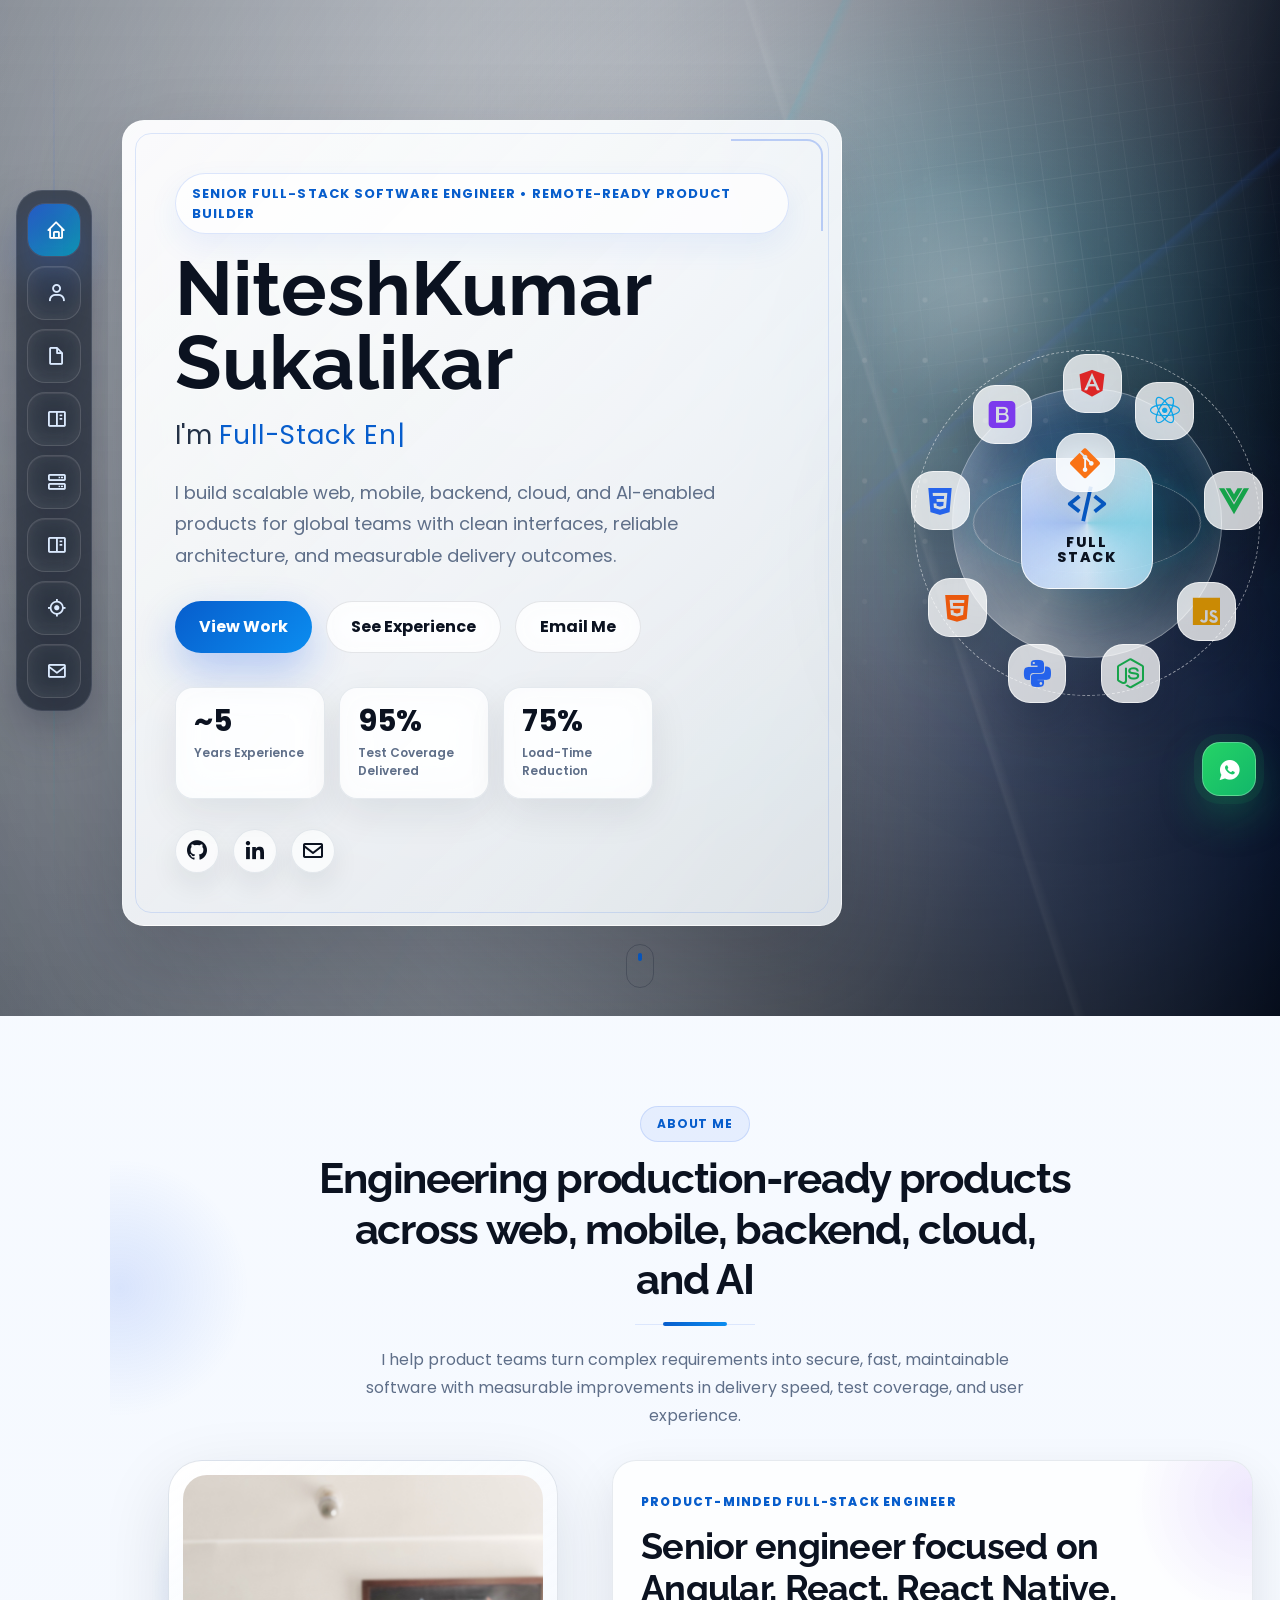
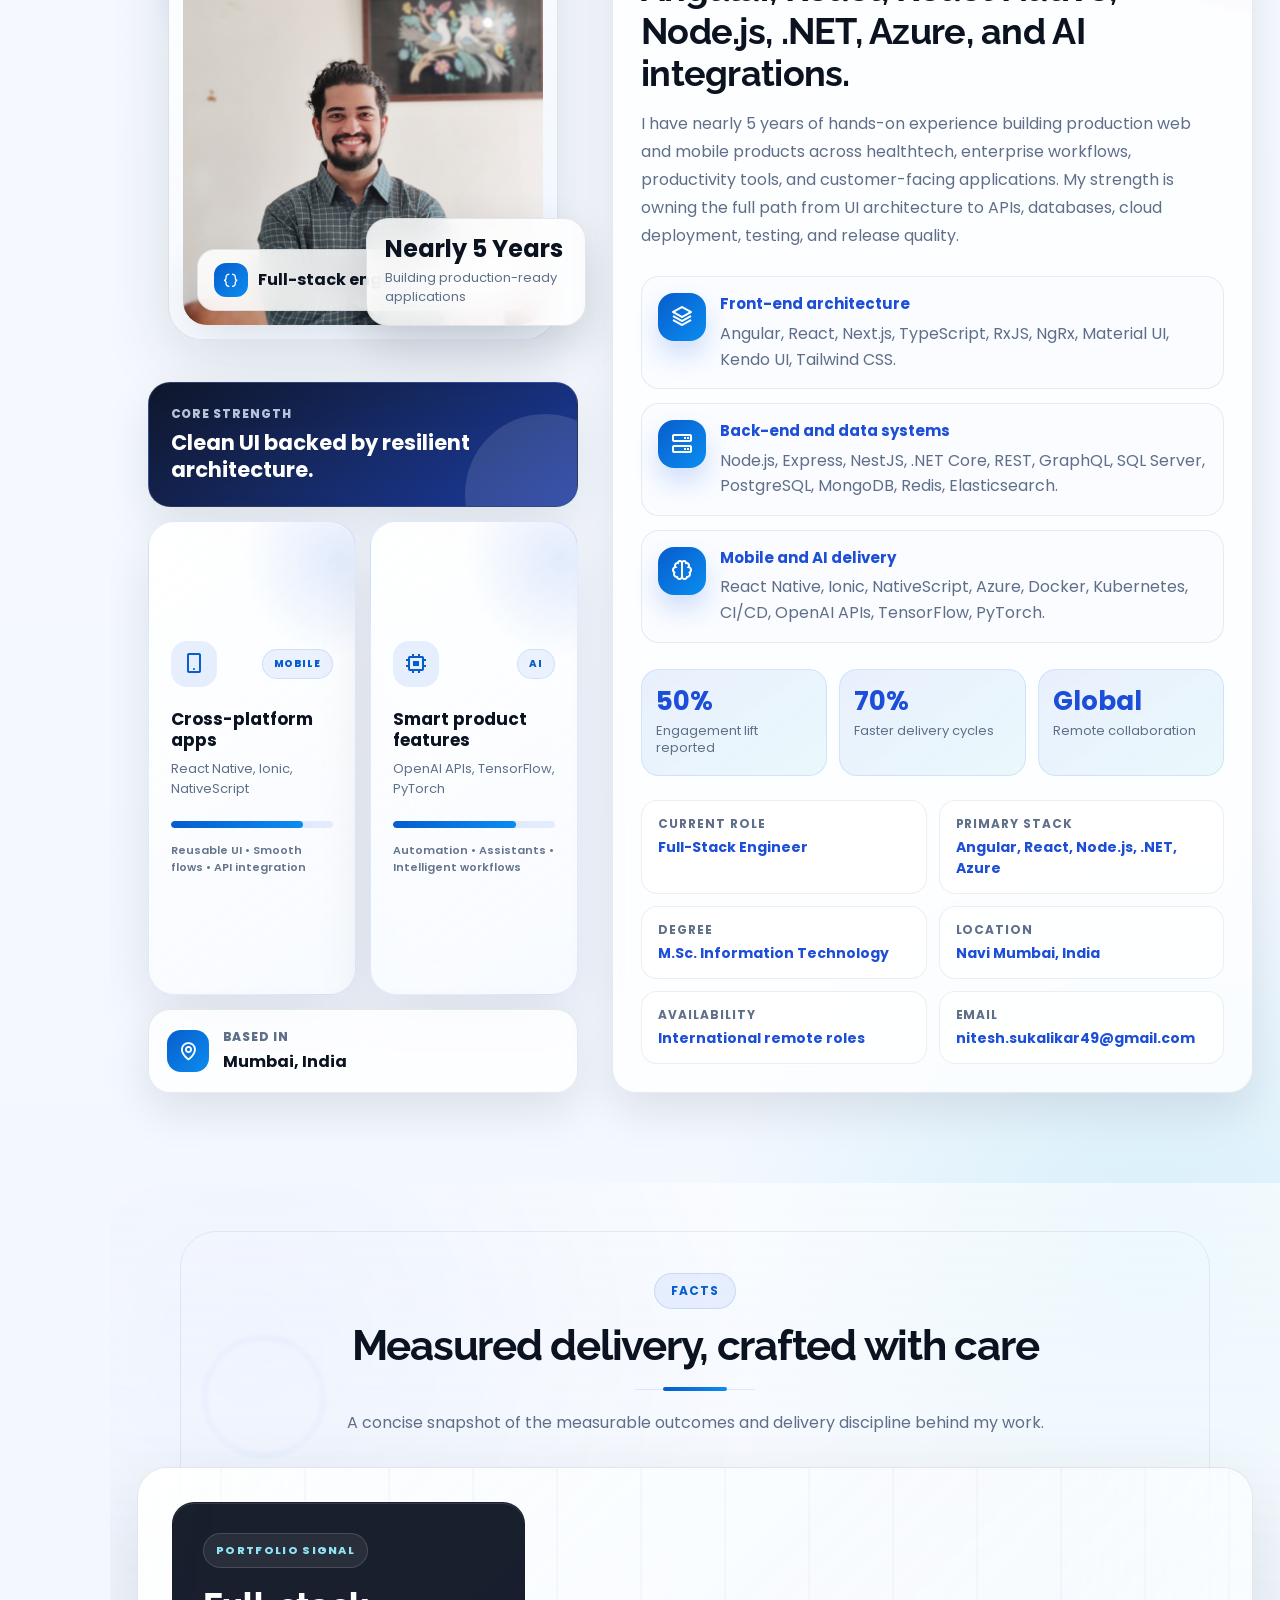
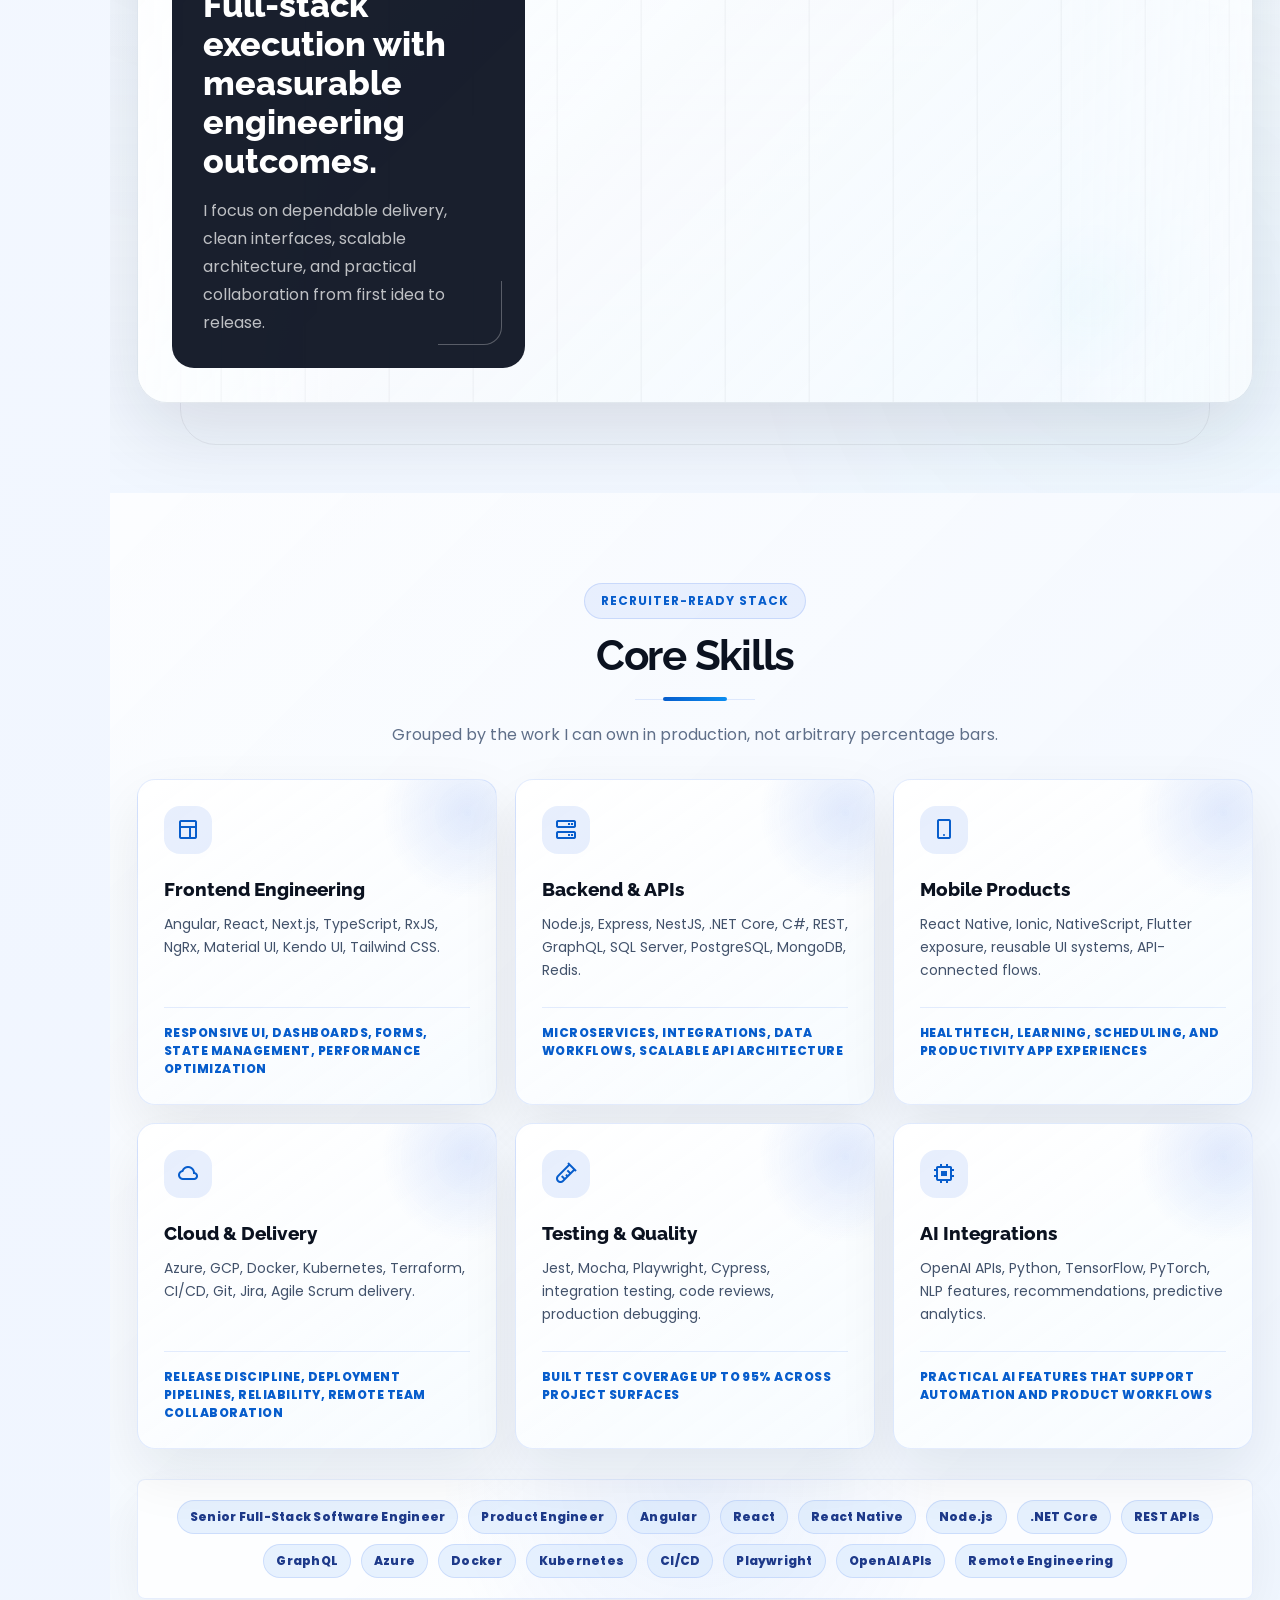
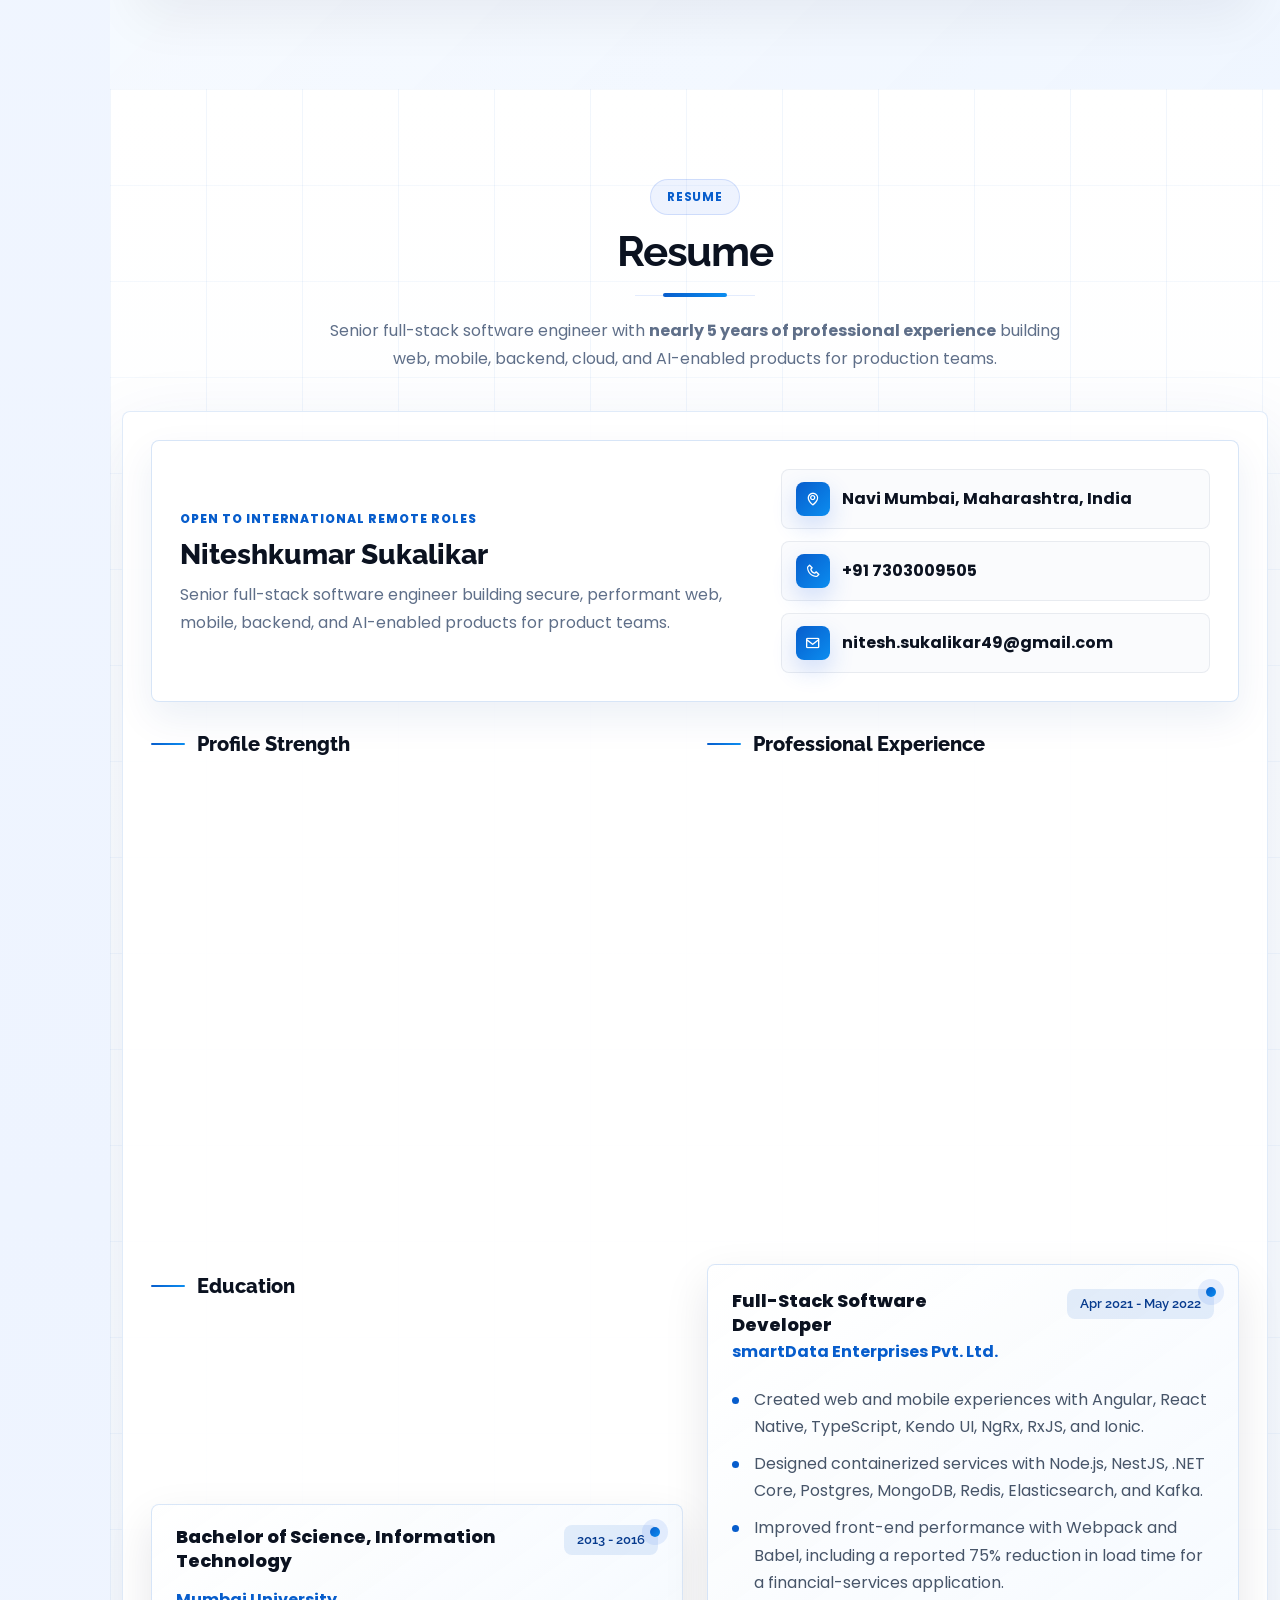
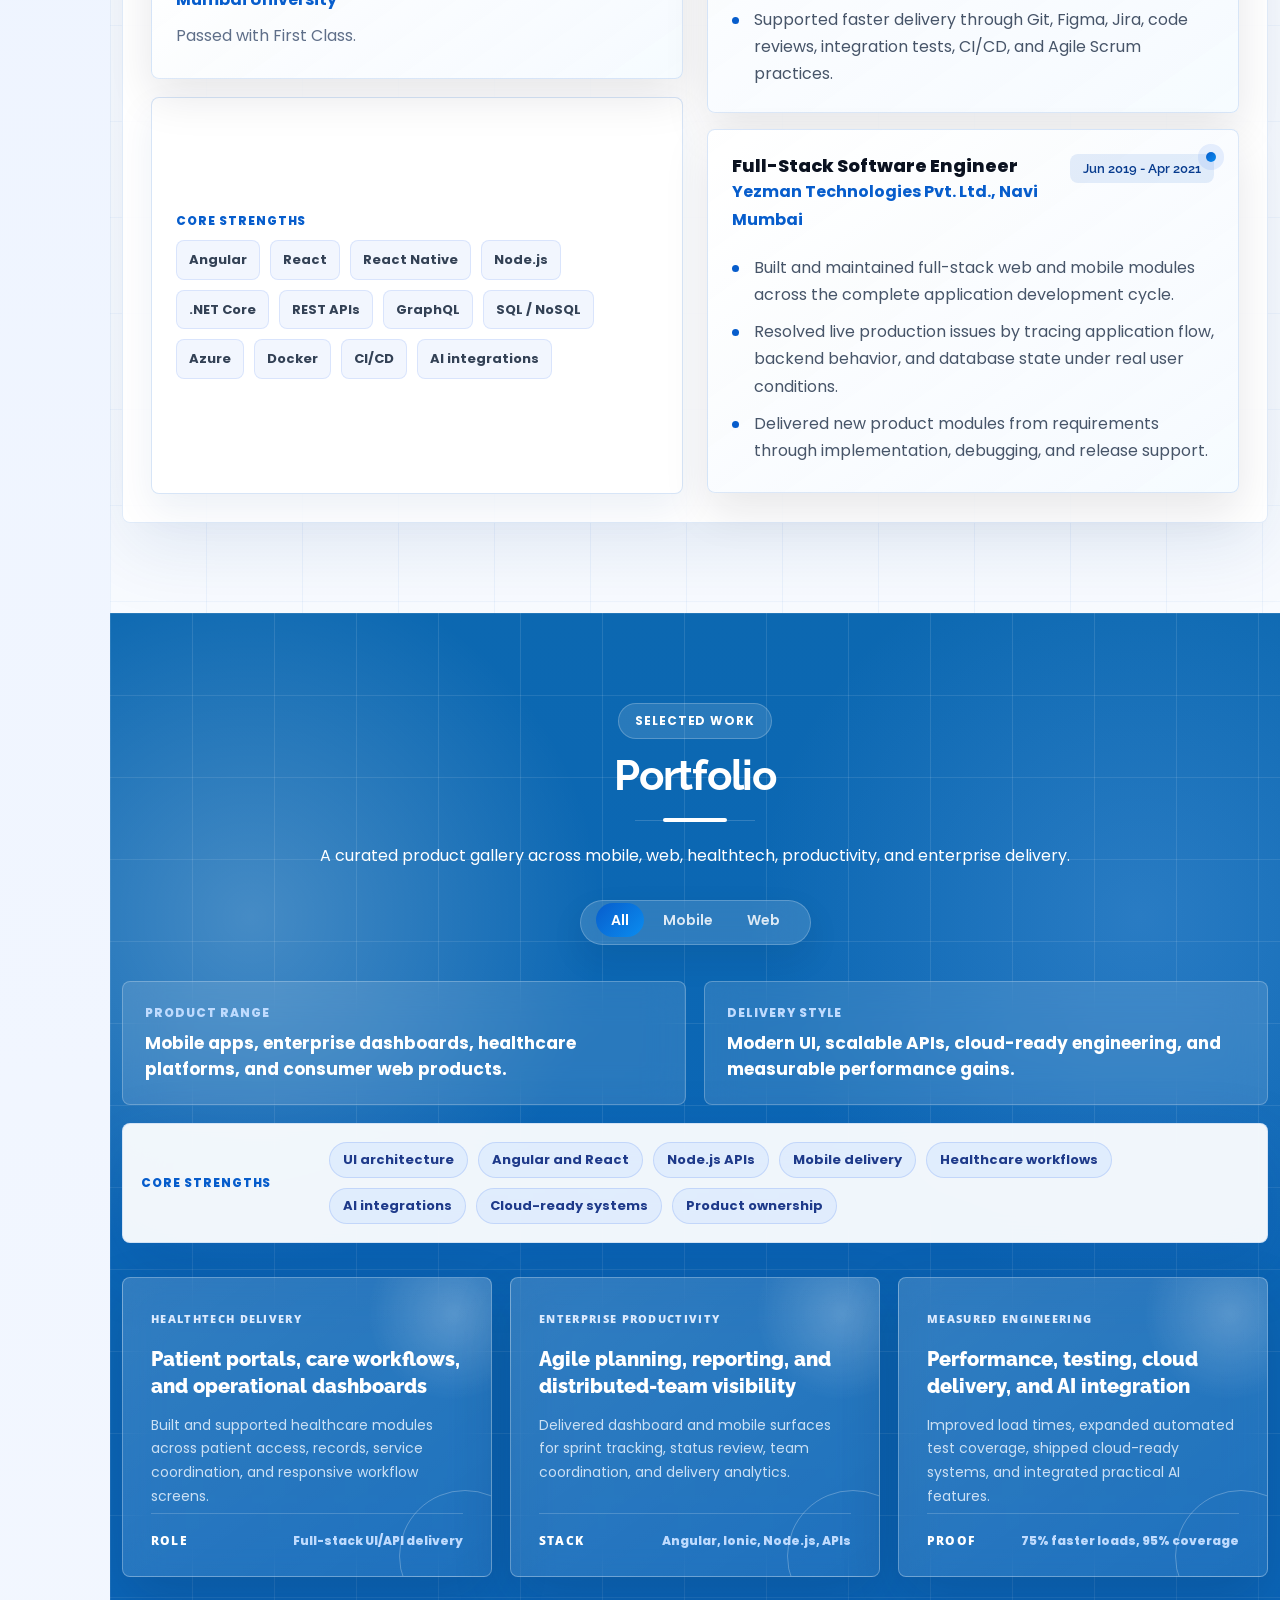
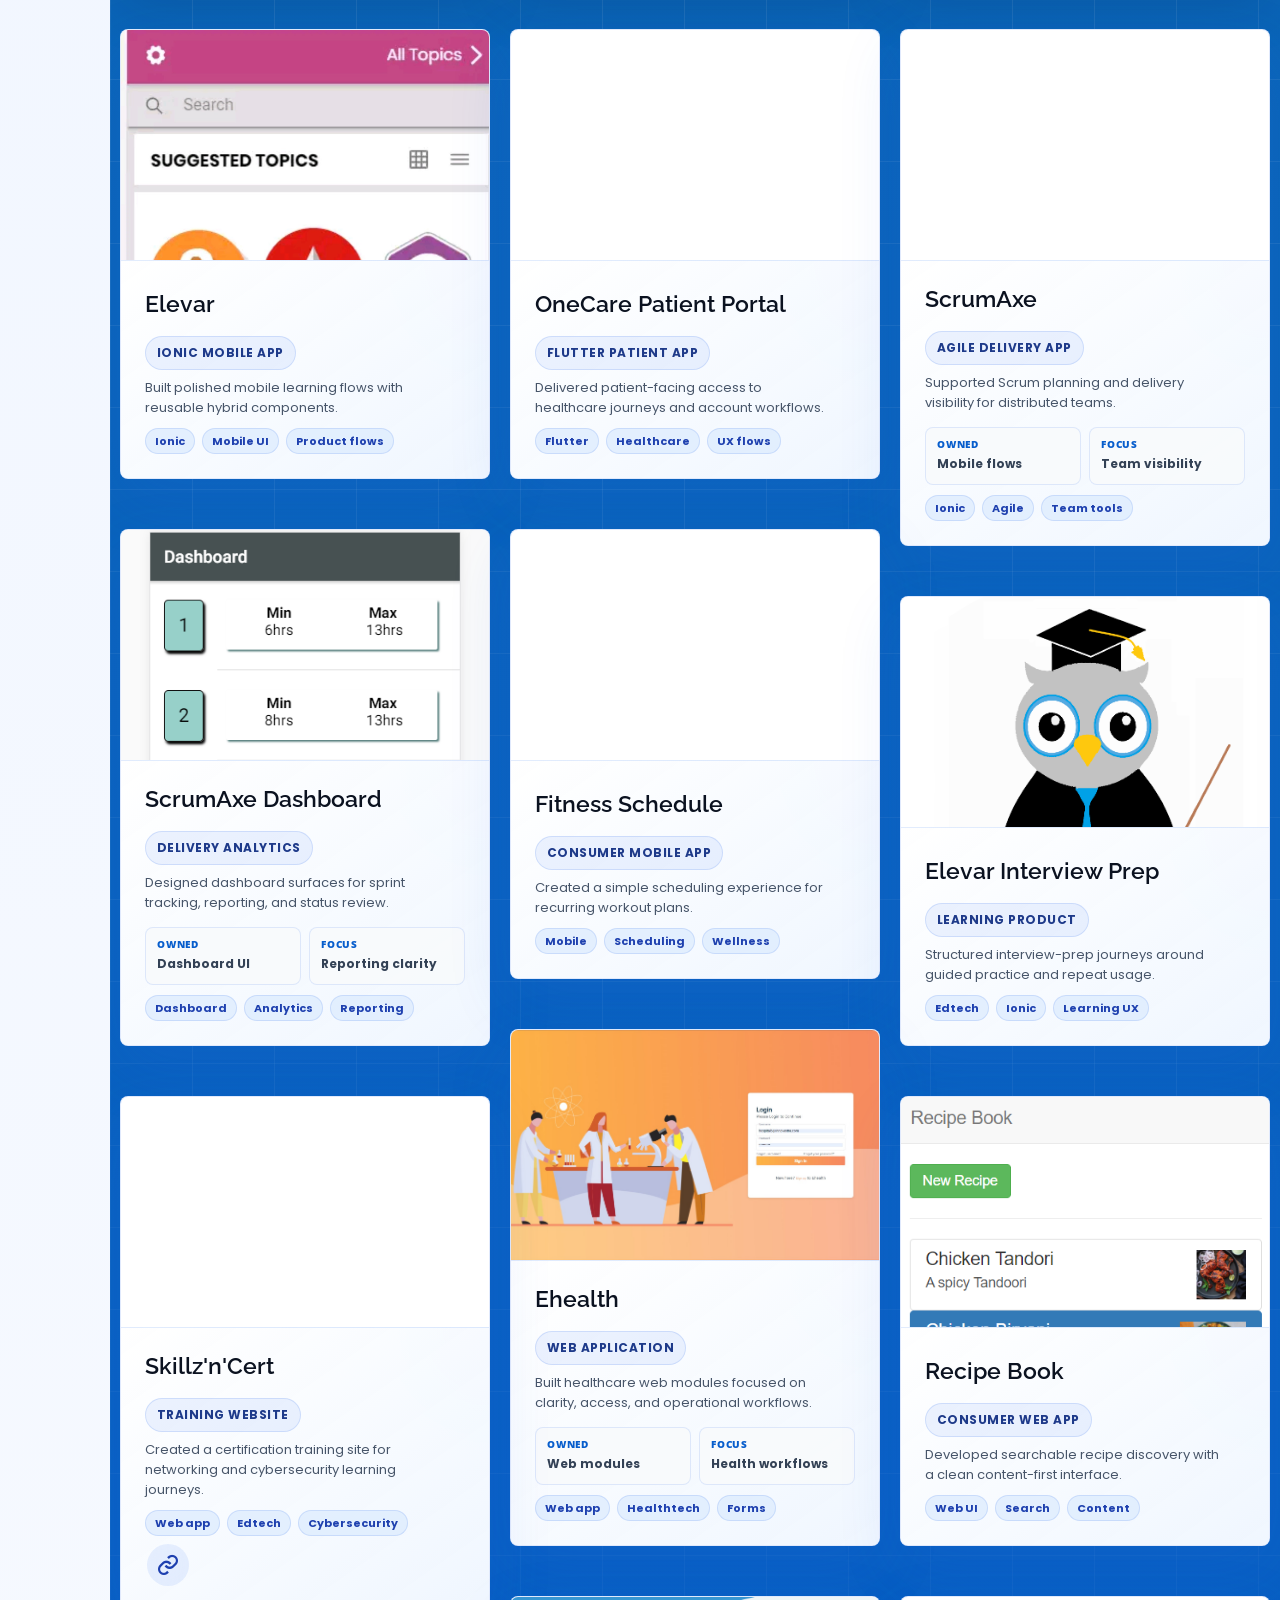
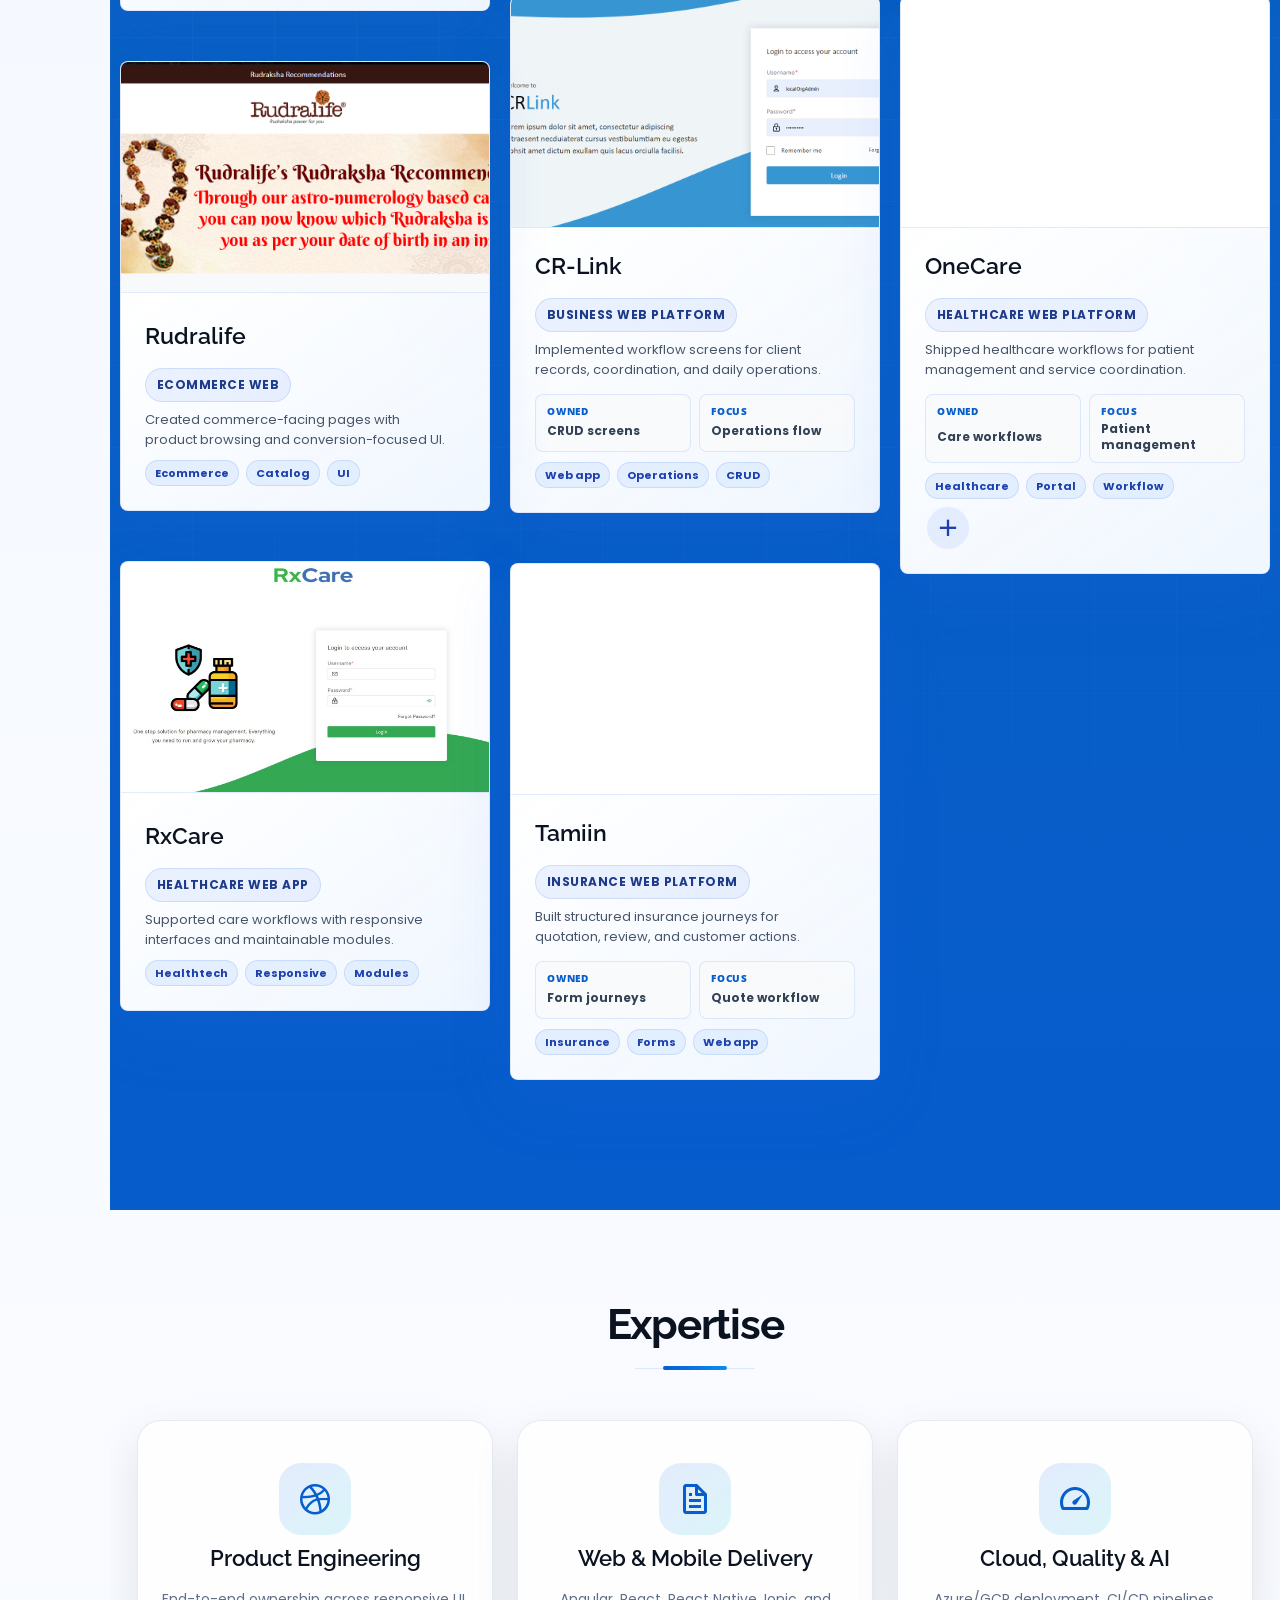
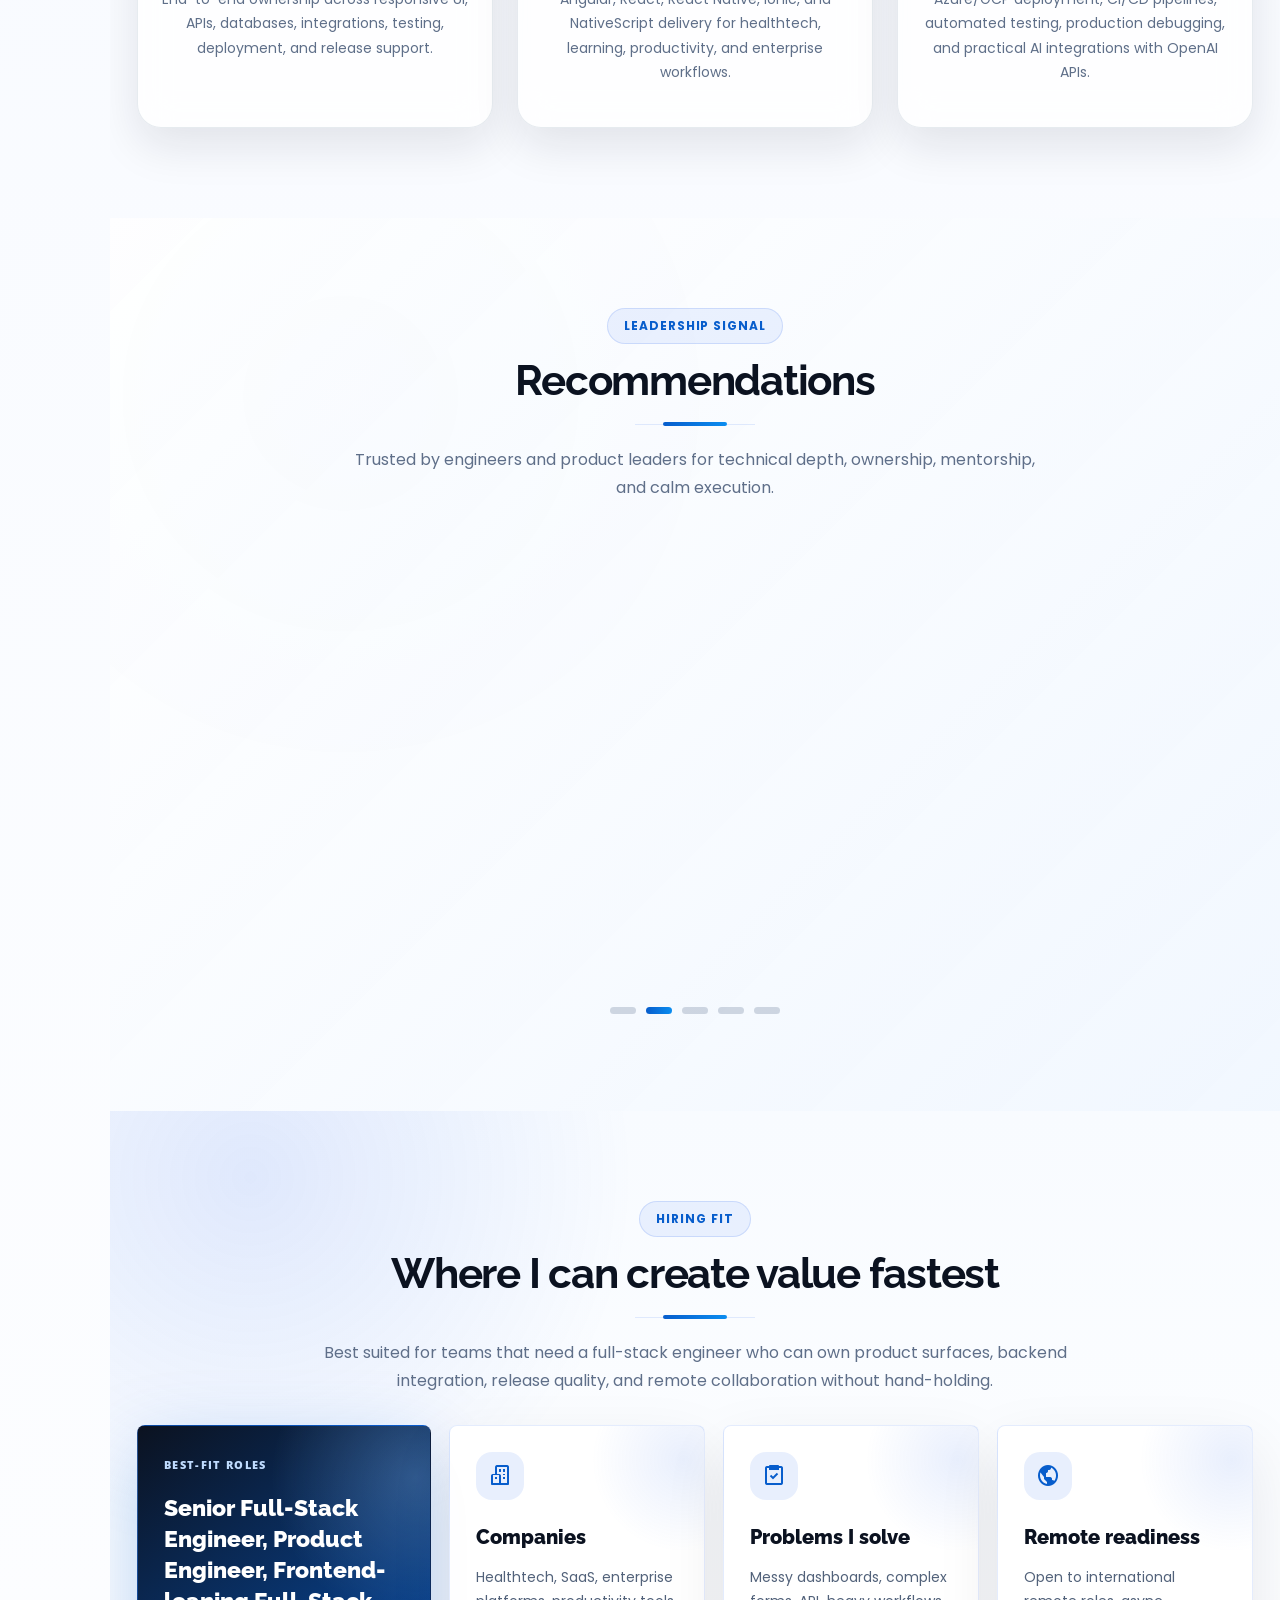
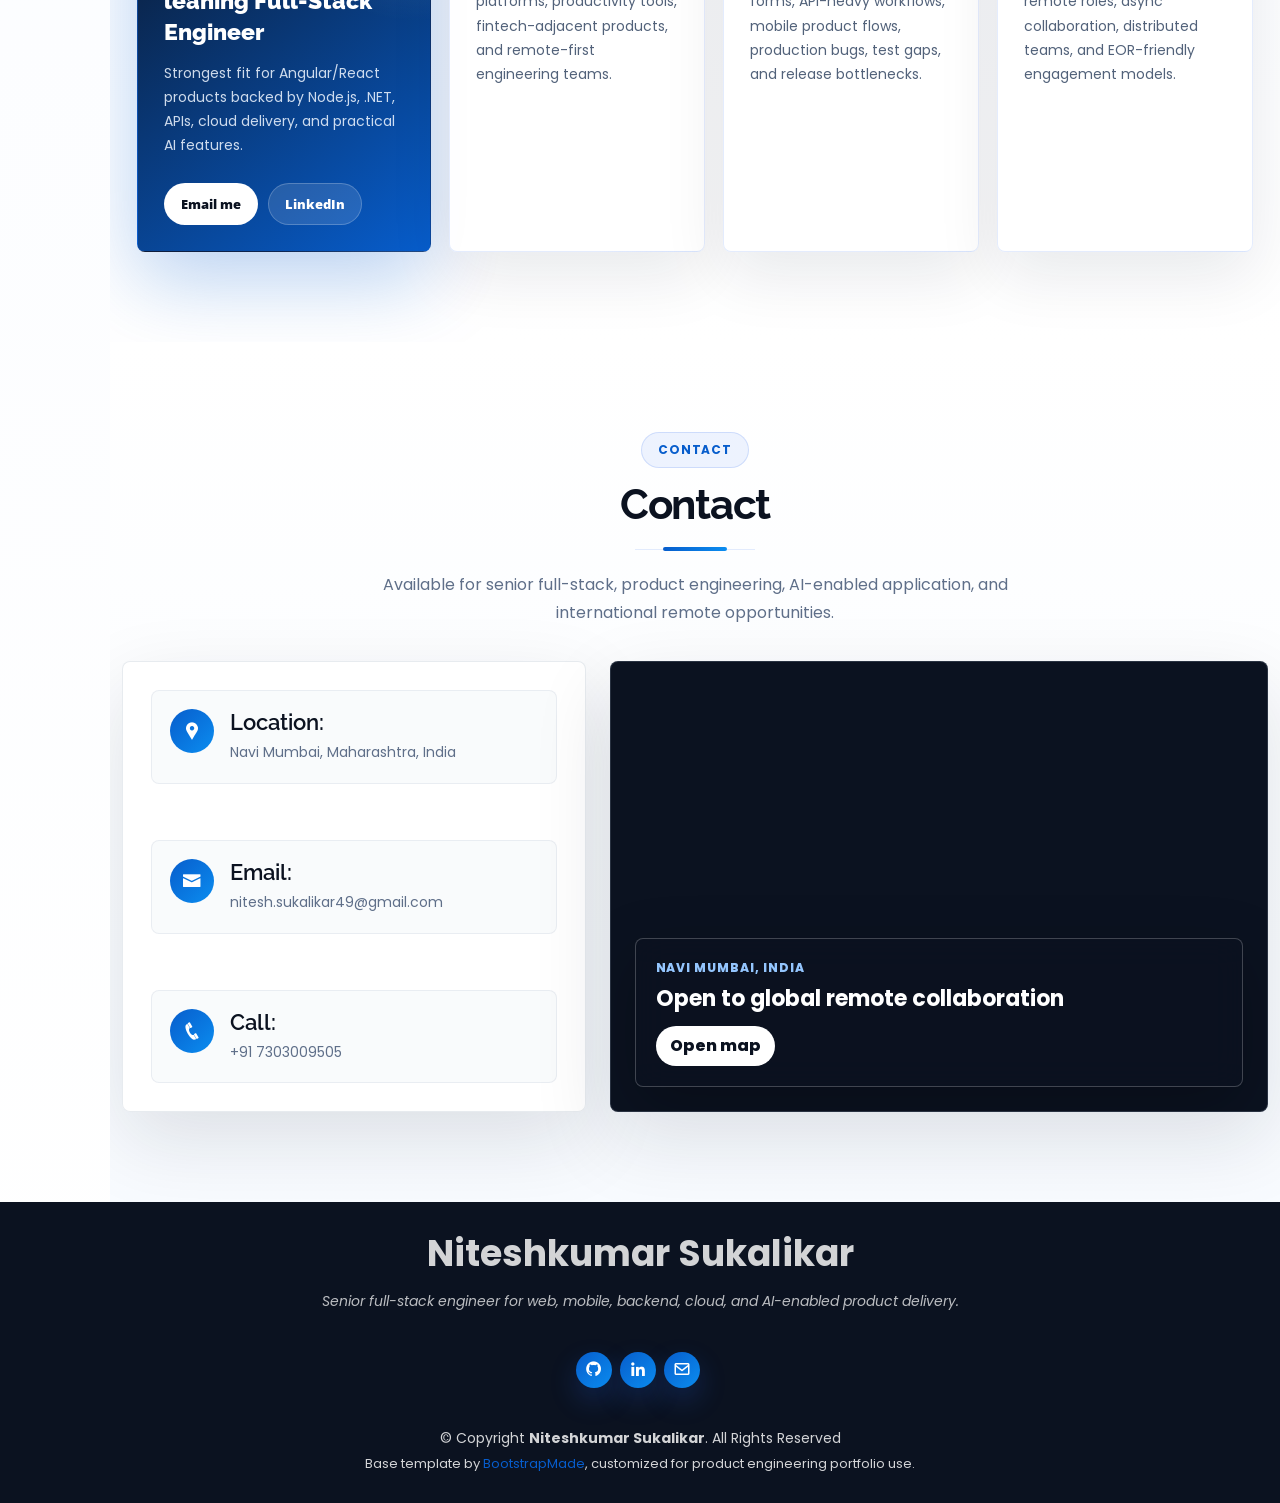
==== commit 72725904: "Add Skillz'n'Cert portfolio project Add a new web portfolio card for the Skillz'n'Cert training webs" ====
--- a/index.html
+++ b/index.html
@@ -819,6 +819,30 @@
 
           <div class="col-lg-4 col-md-6 portfolio-item filter-web">
             <div class="portfolio-wrap">
+              <img src="assets/img/Projects/skillzncert.png" class="img-fluid"
+                alt="Skillz'n'Cert networking and cybersecurity training website screenshot" loading="lazy"
+                decoding="async">
+              <div class="portfolio-info">
+                <h4>Skillz'n'Cert</h4>
+                <p>Training website</p>
+                <span class="portfolio-proof">Created a certification training site for networking and cybersecurity
+                  learning journeys.</span>
+                <div class="portfolio-tags">
+                  <span>Web app</span>
+                  <span>Edtech</span>
+                  <span>Cybersecurity</span>
+                </div>
+                <div class="portfolio-links">
+                  <a href="https://www.skillzncert.com/" target="_blank" rel="noopener noreferrer"
+                    title="Open Skillz'n'Cert website" aria-label="Open Skillz'n'Cert website"><i
+                      class="bx bx-link"></i></a>
+                </div>
+              </div>
+            </div>
+          </div>
+
+          <div class="col-lg-4 col-md-6 portfolio-item filter-web">
+            <div class="portfolio-wrap">
               <img src="assets/img/Projects/recipe1.png" class="img-fluid" alt="Recipe Book web app screenshot" loading="lazy" decoding="async">
               <div class="portfolio-info">
                 <h4>Recipe Book</h4>
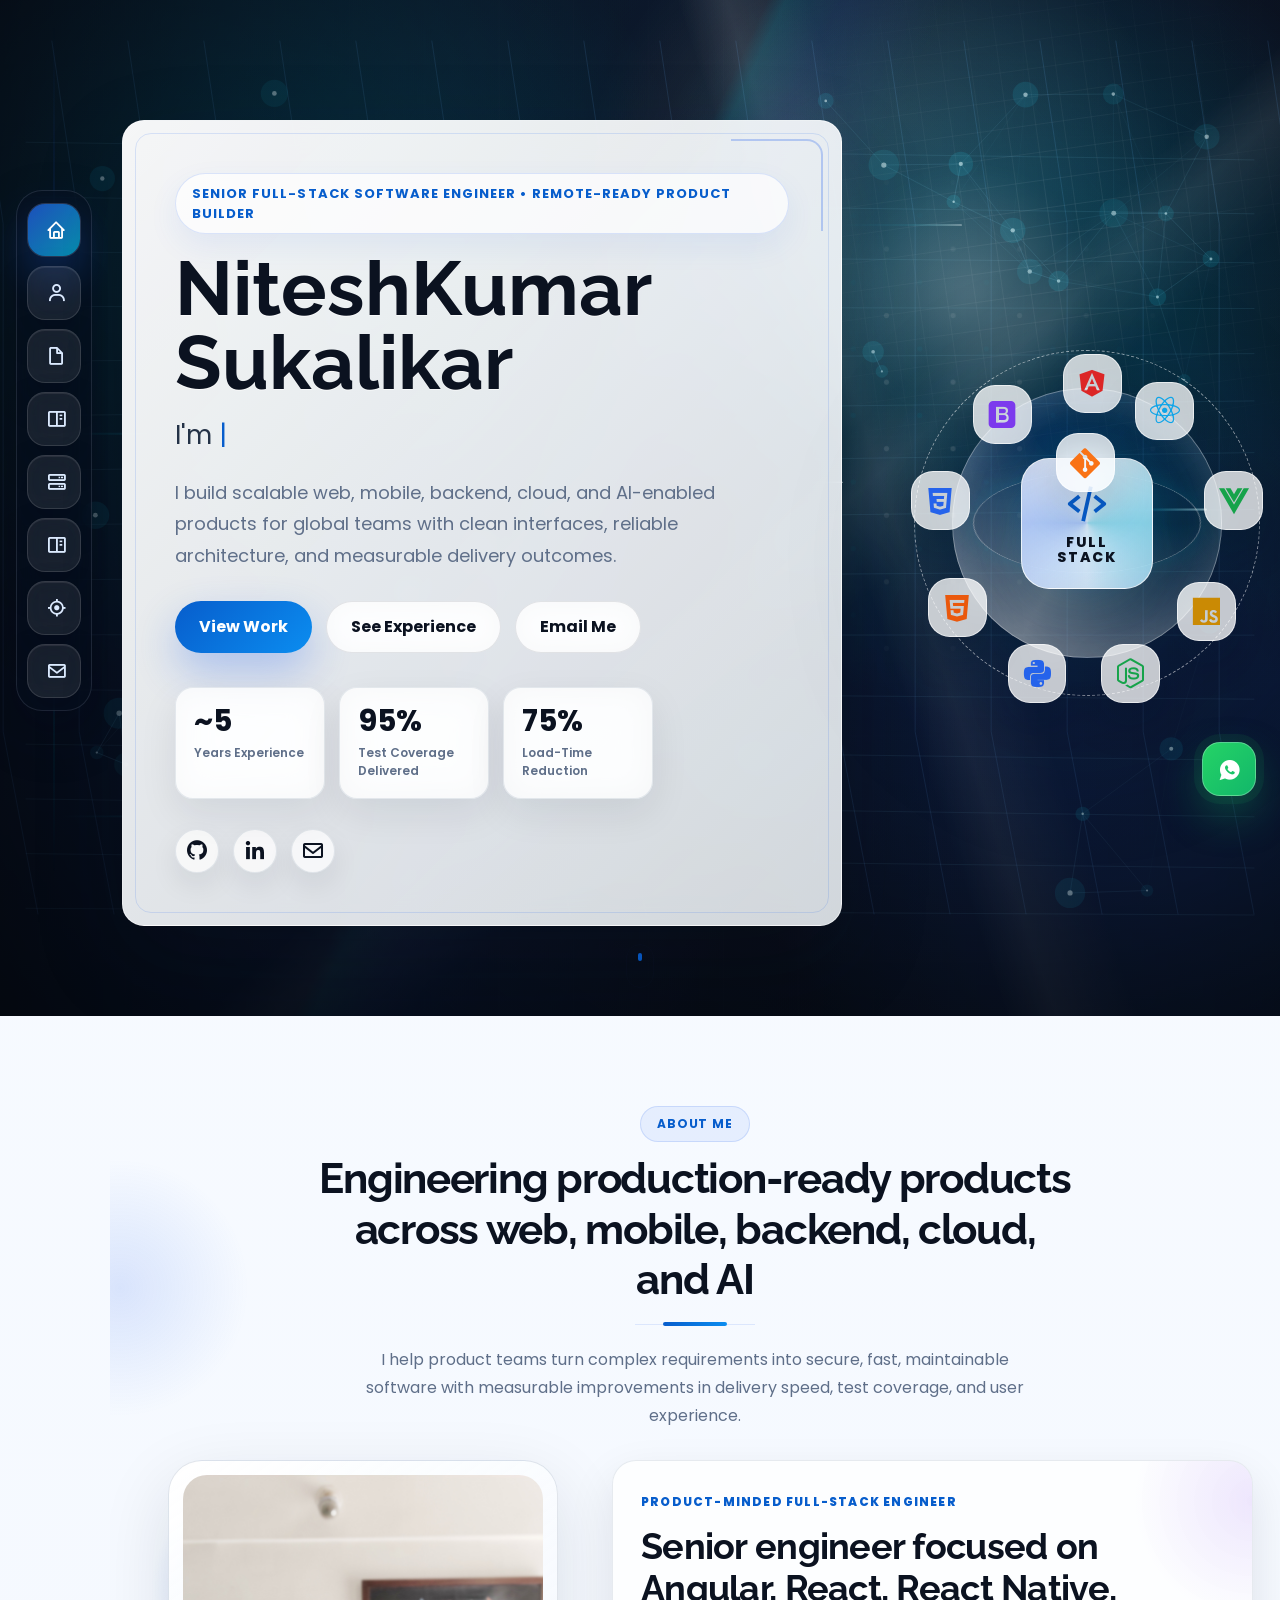
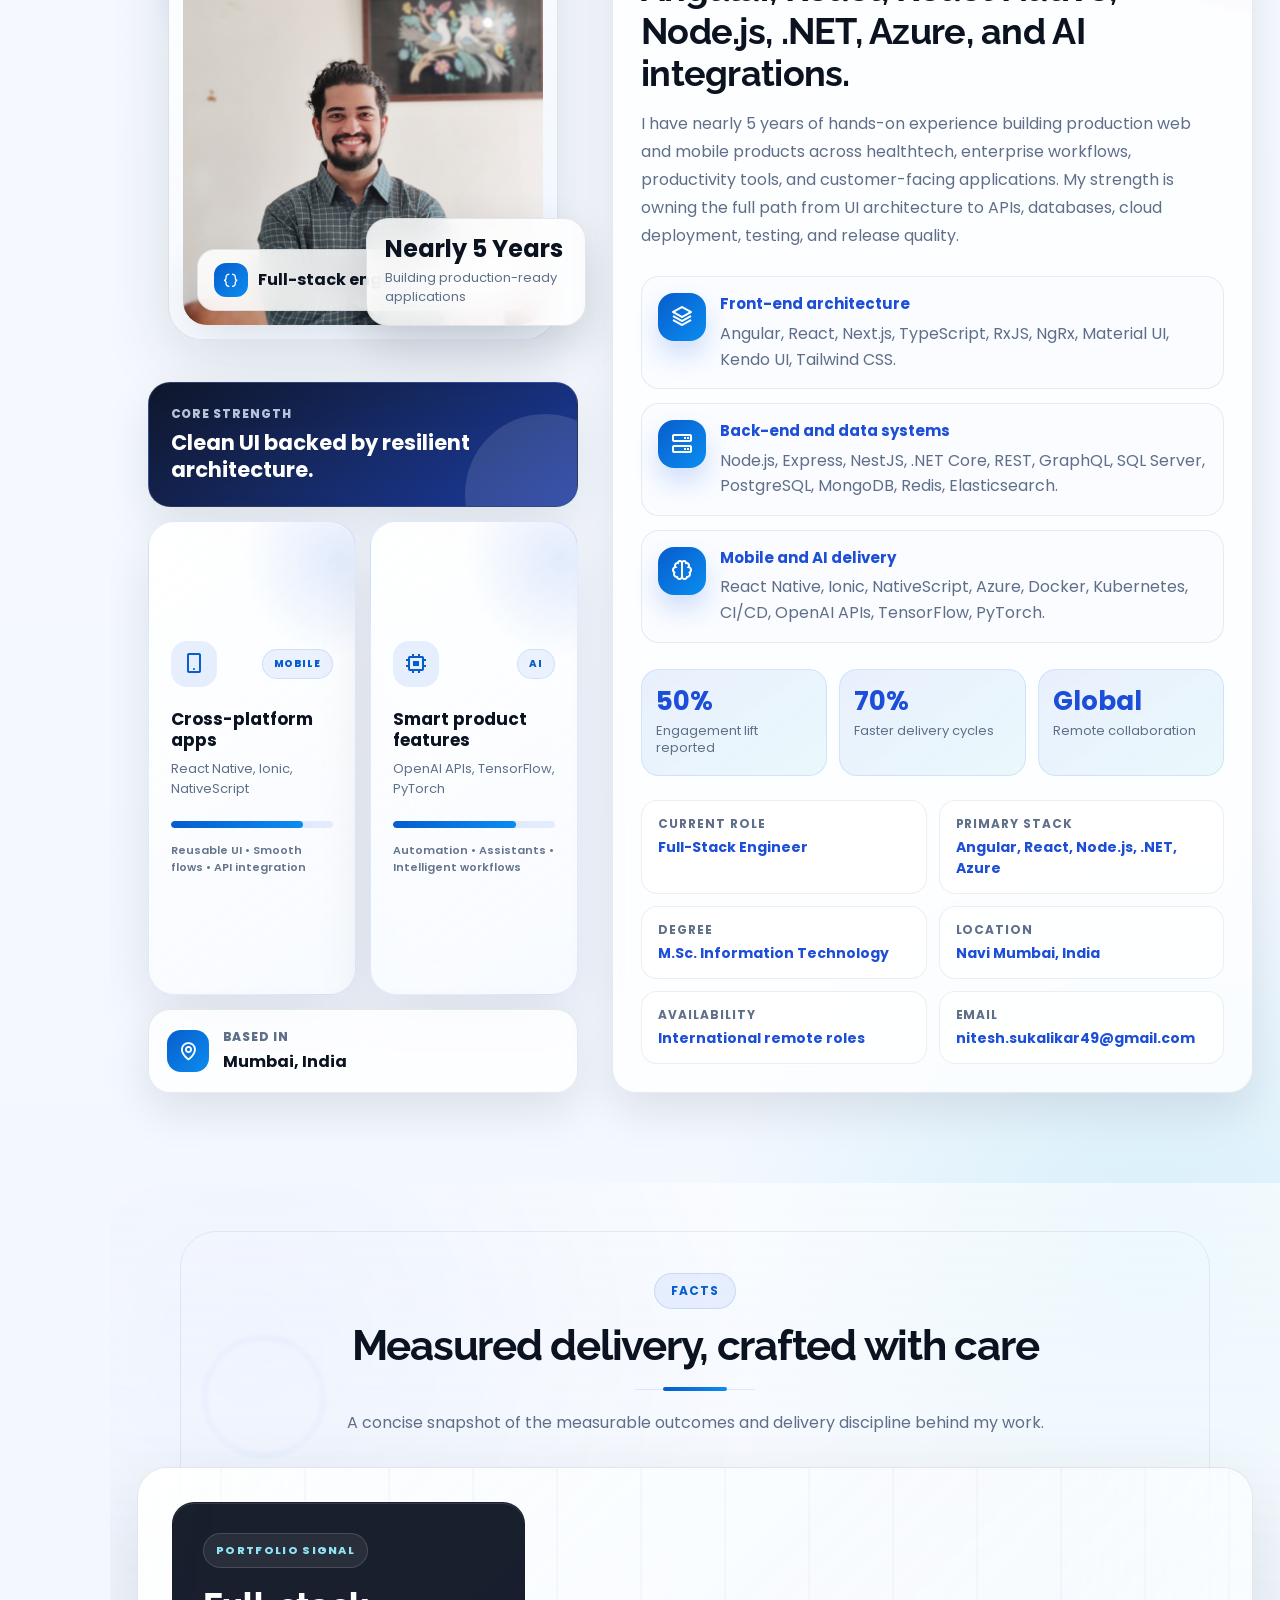
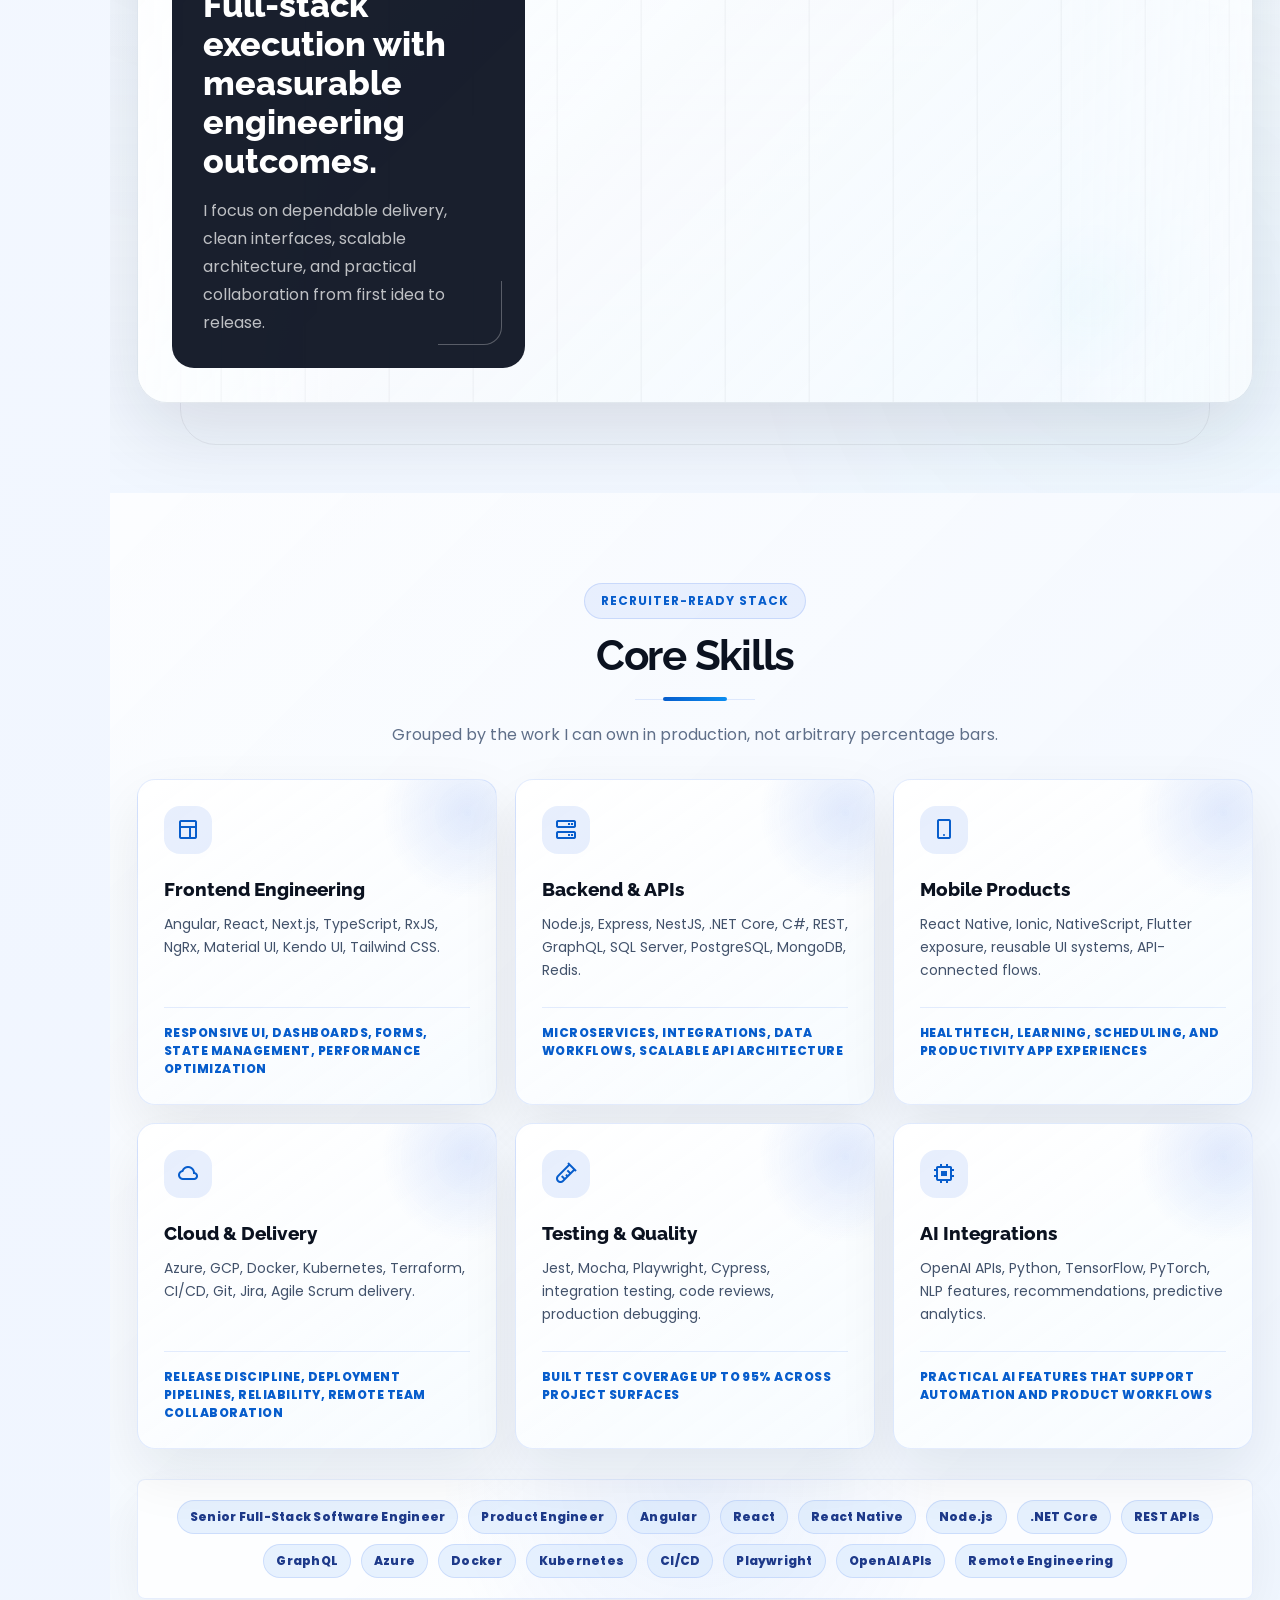
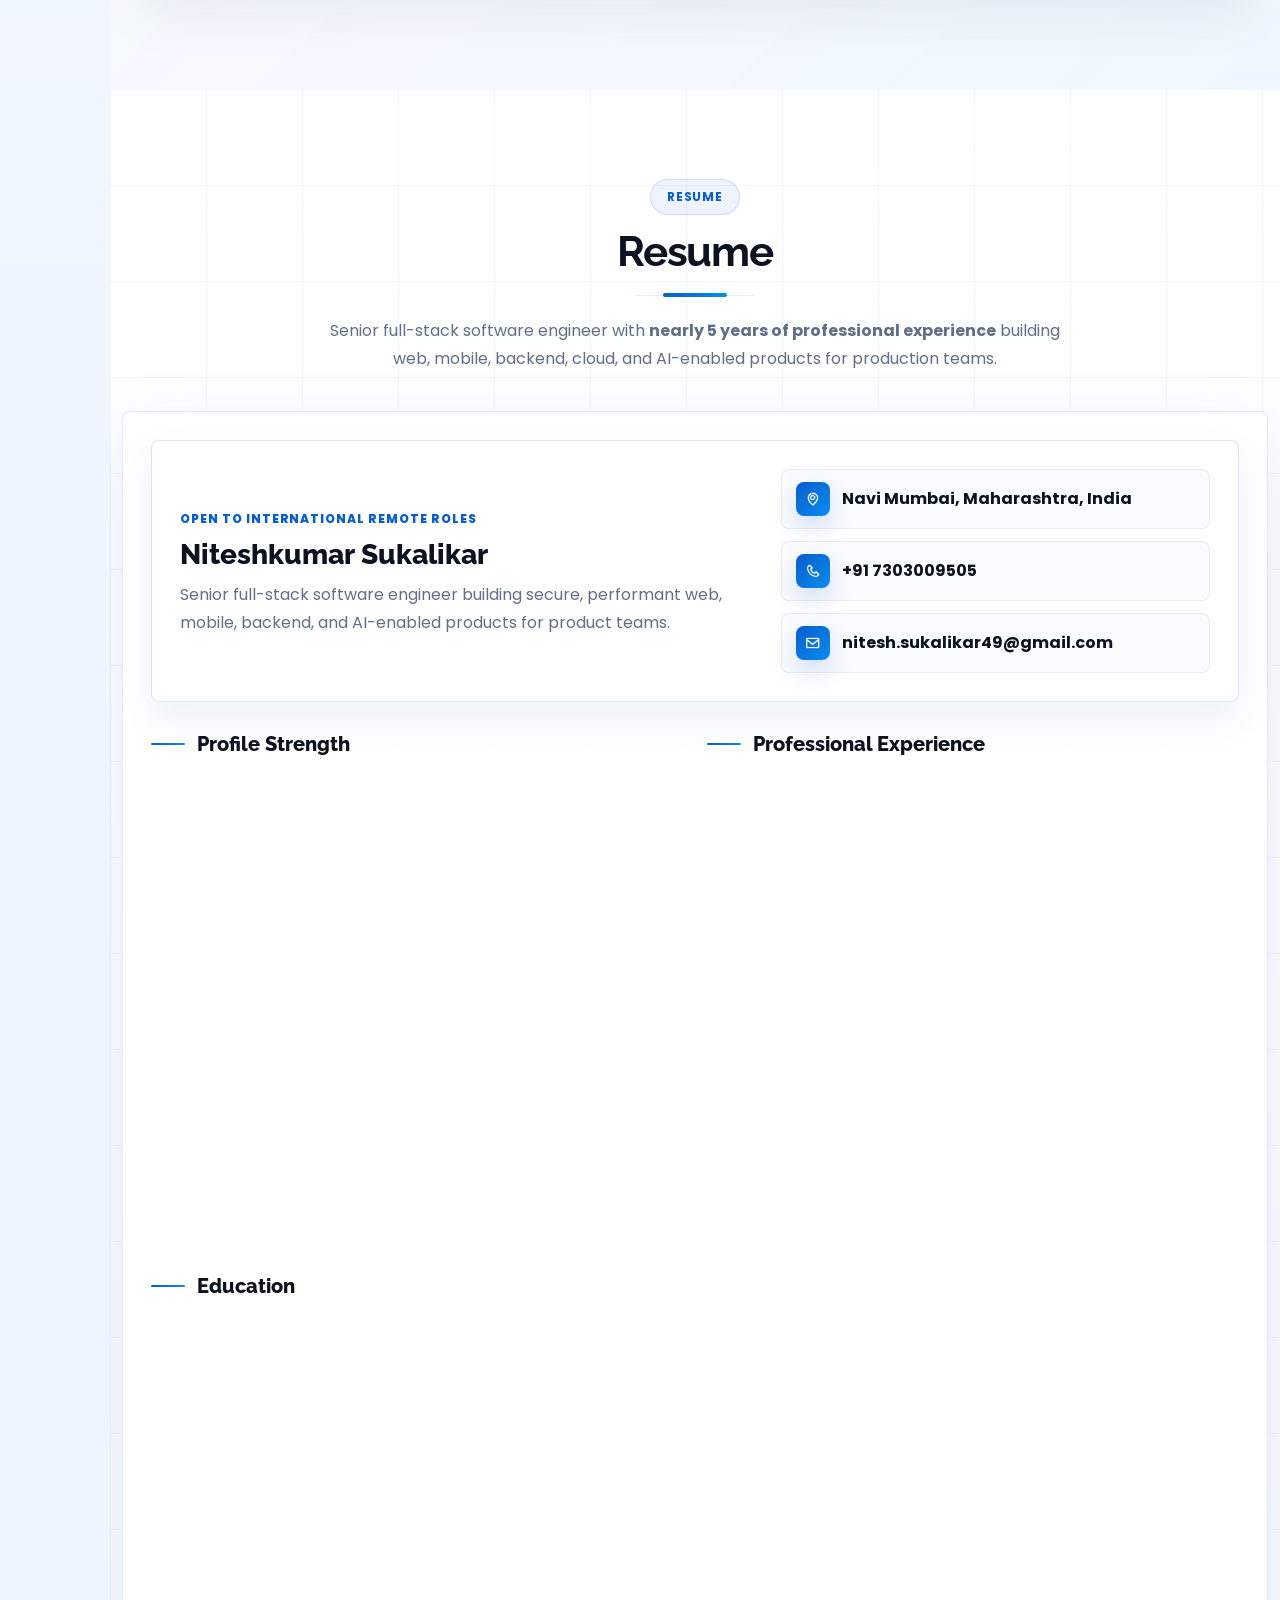
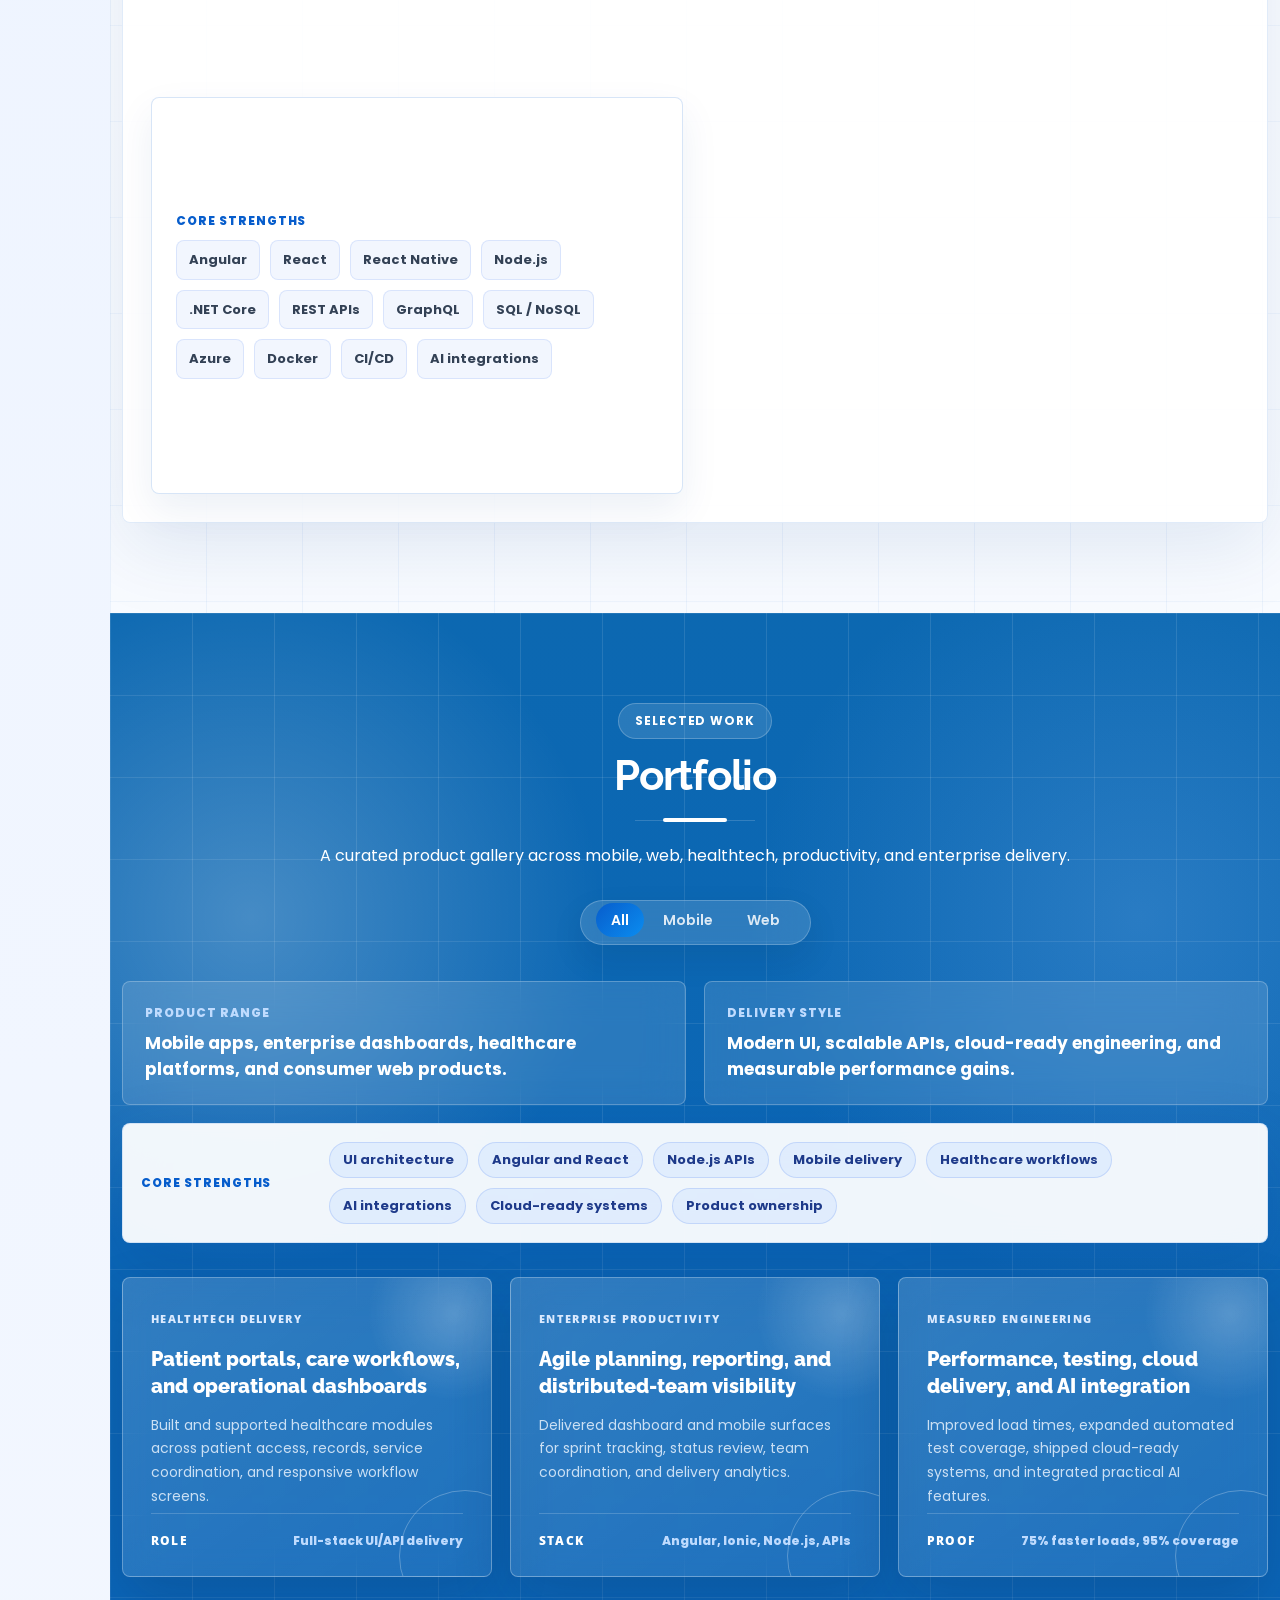
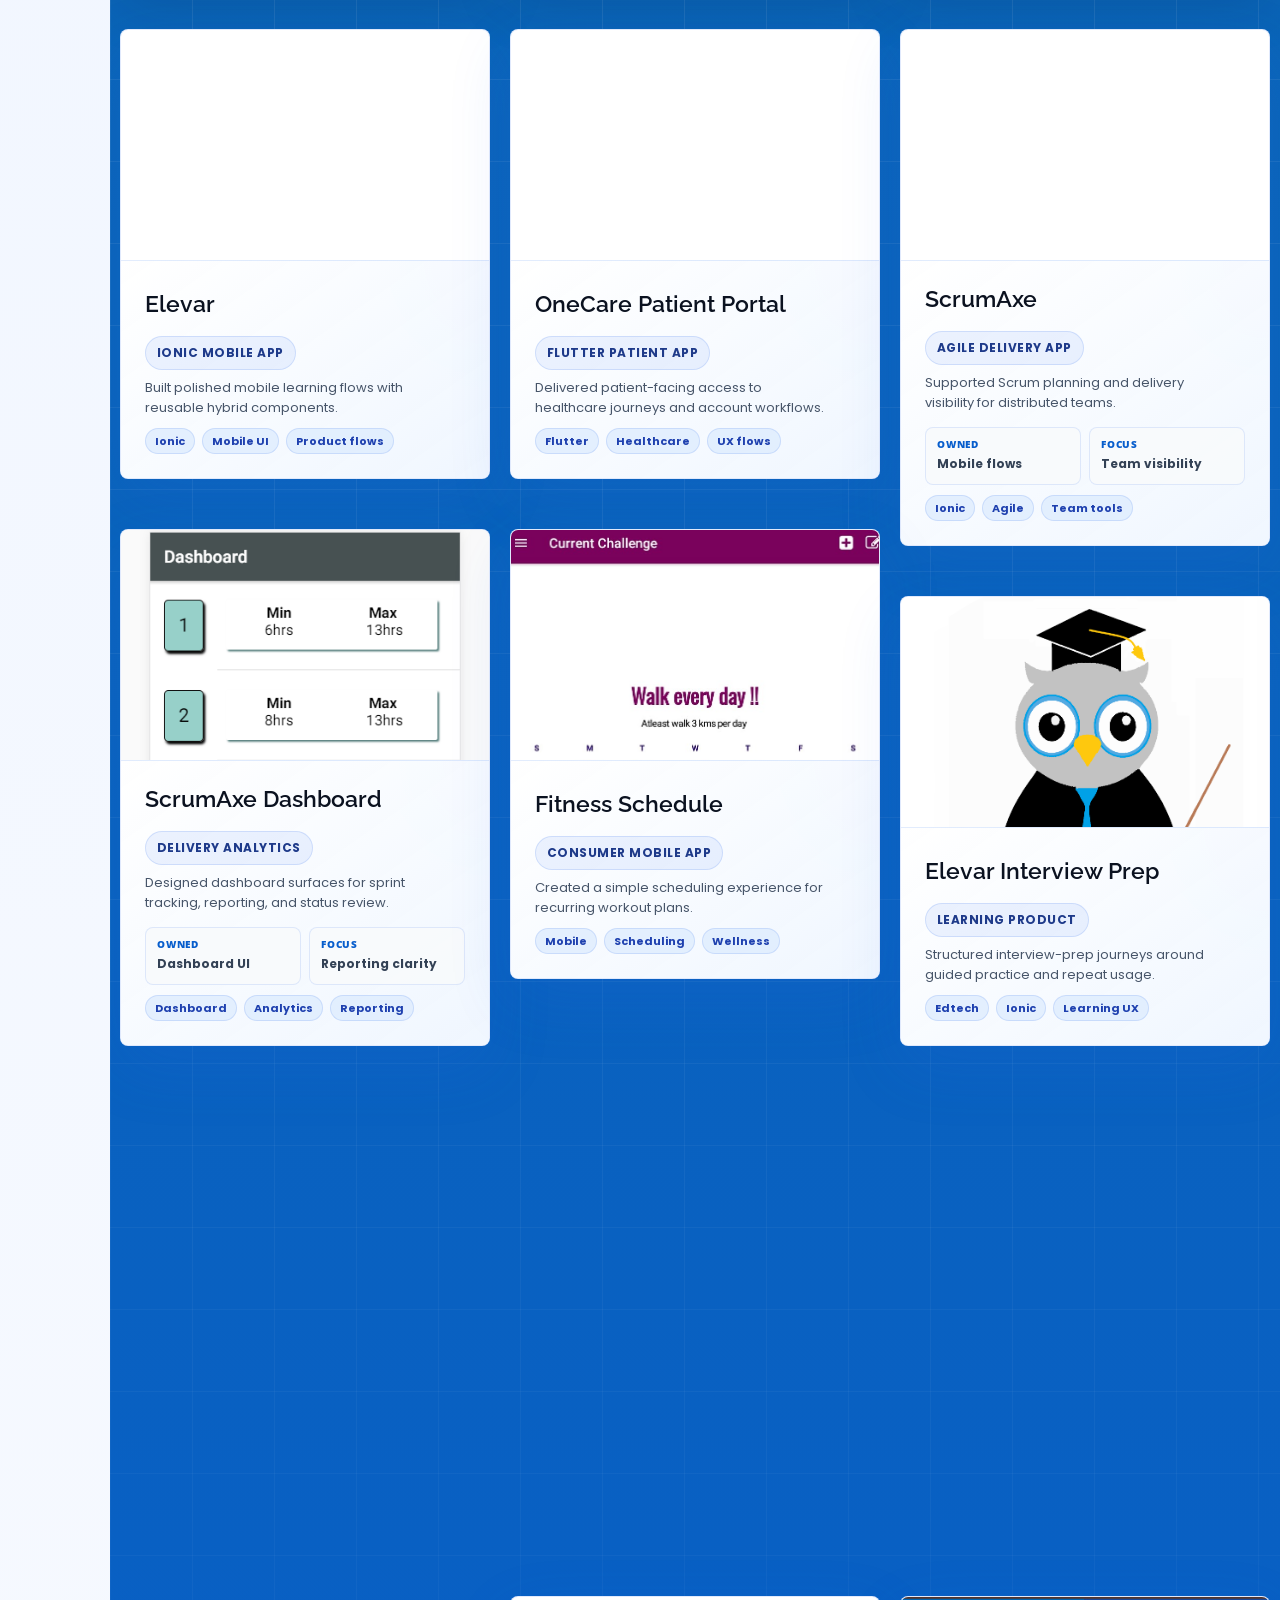
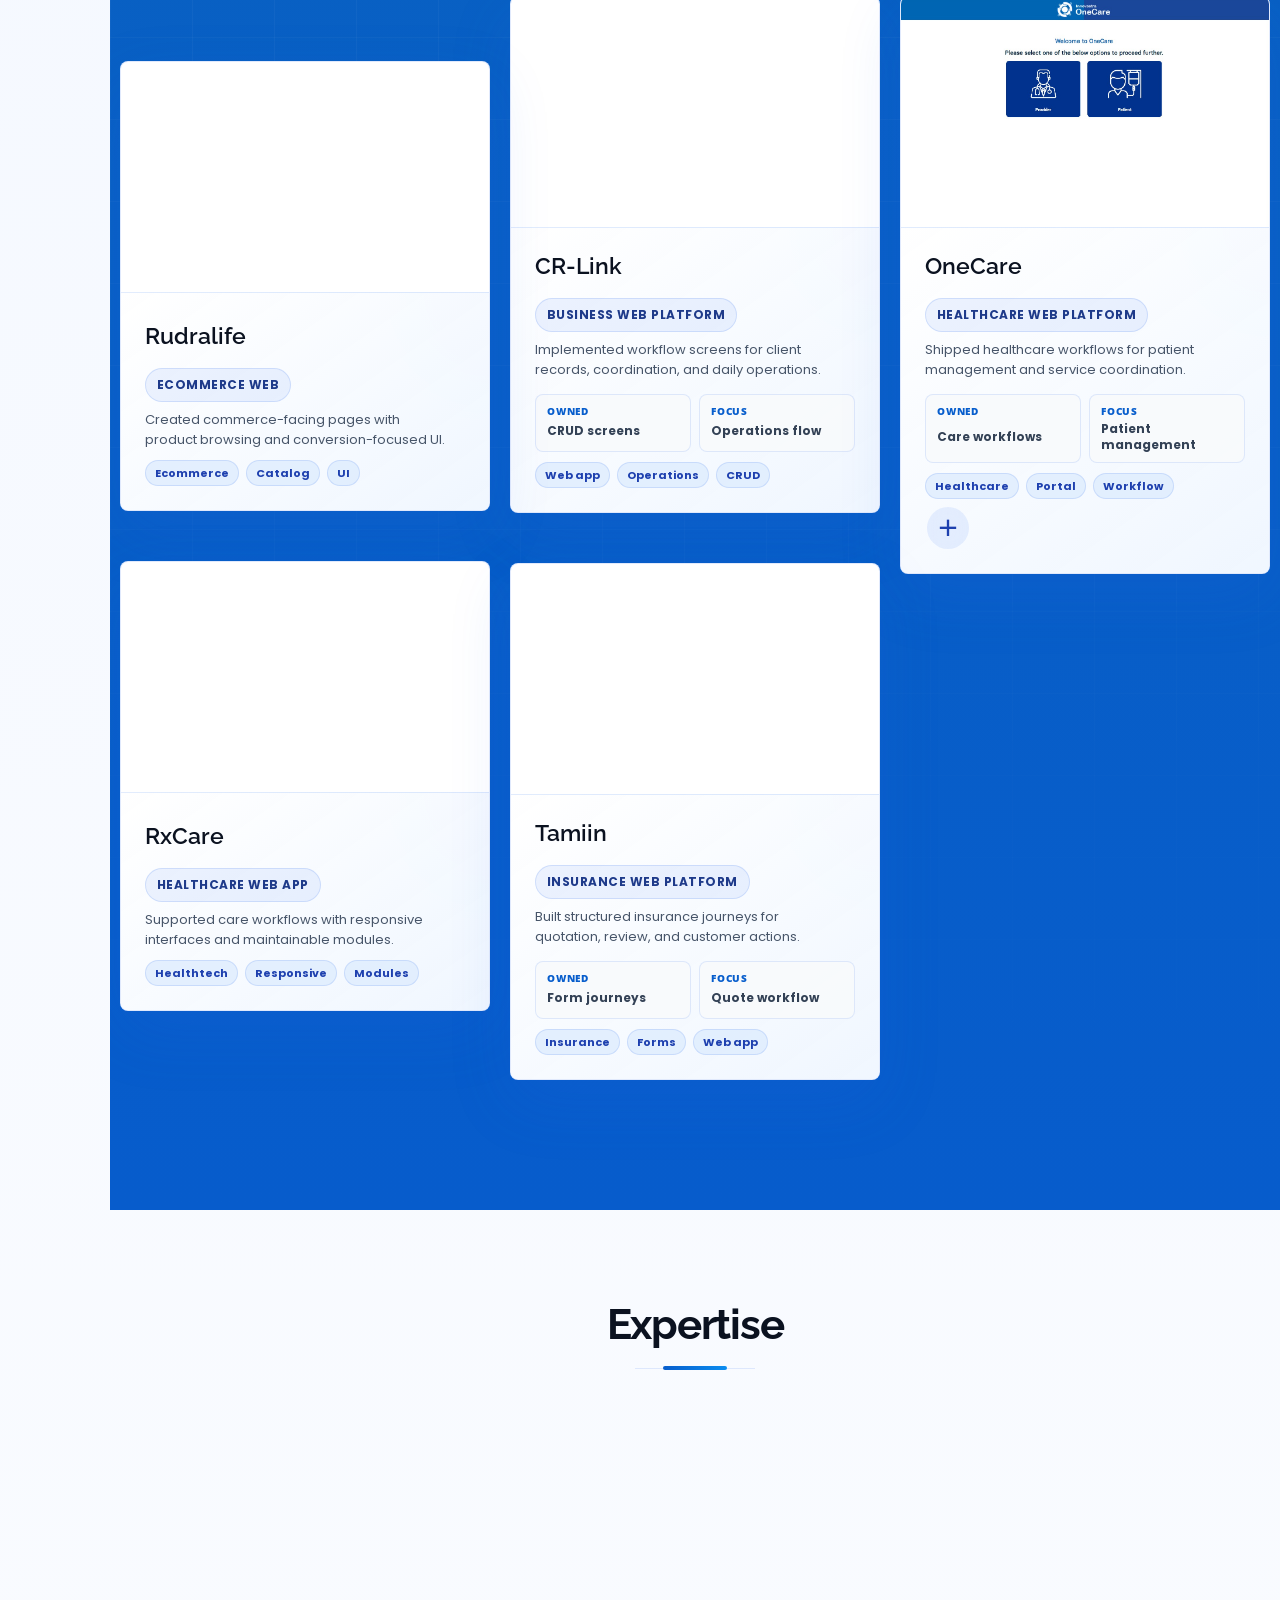
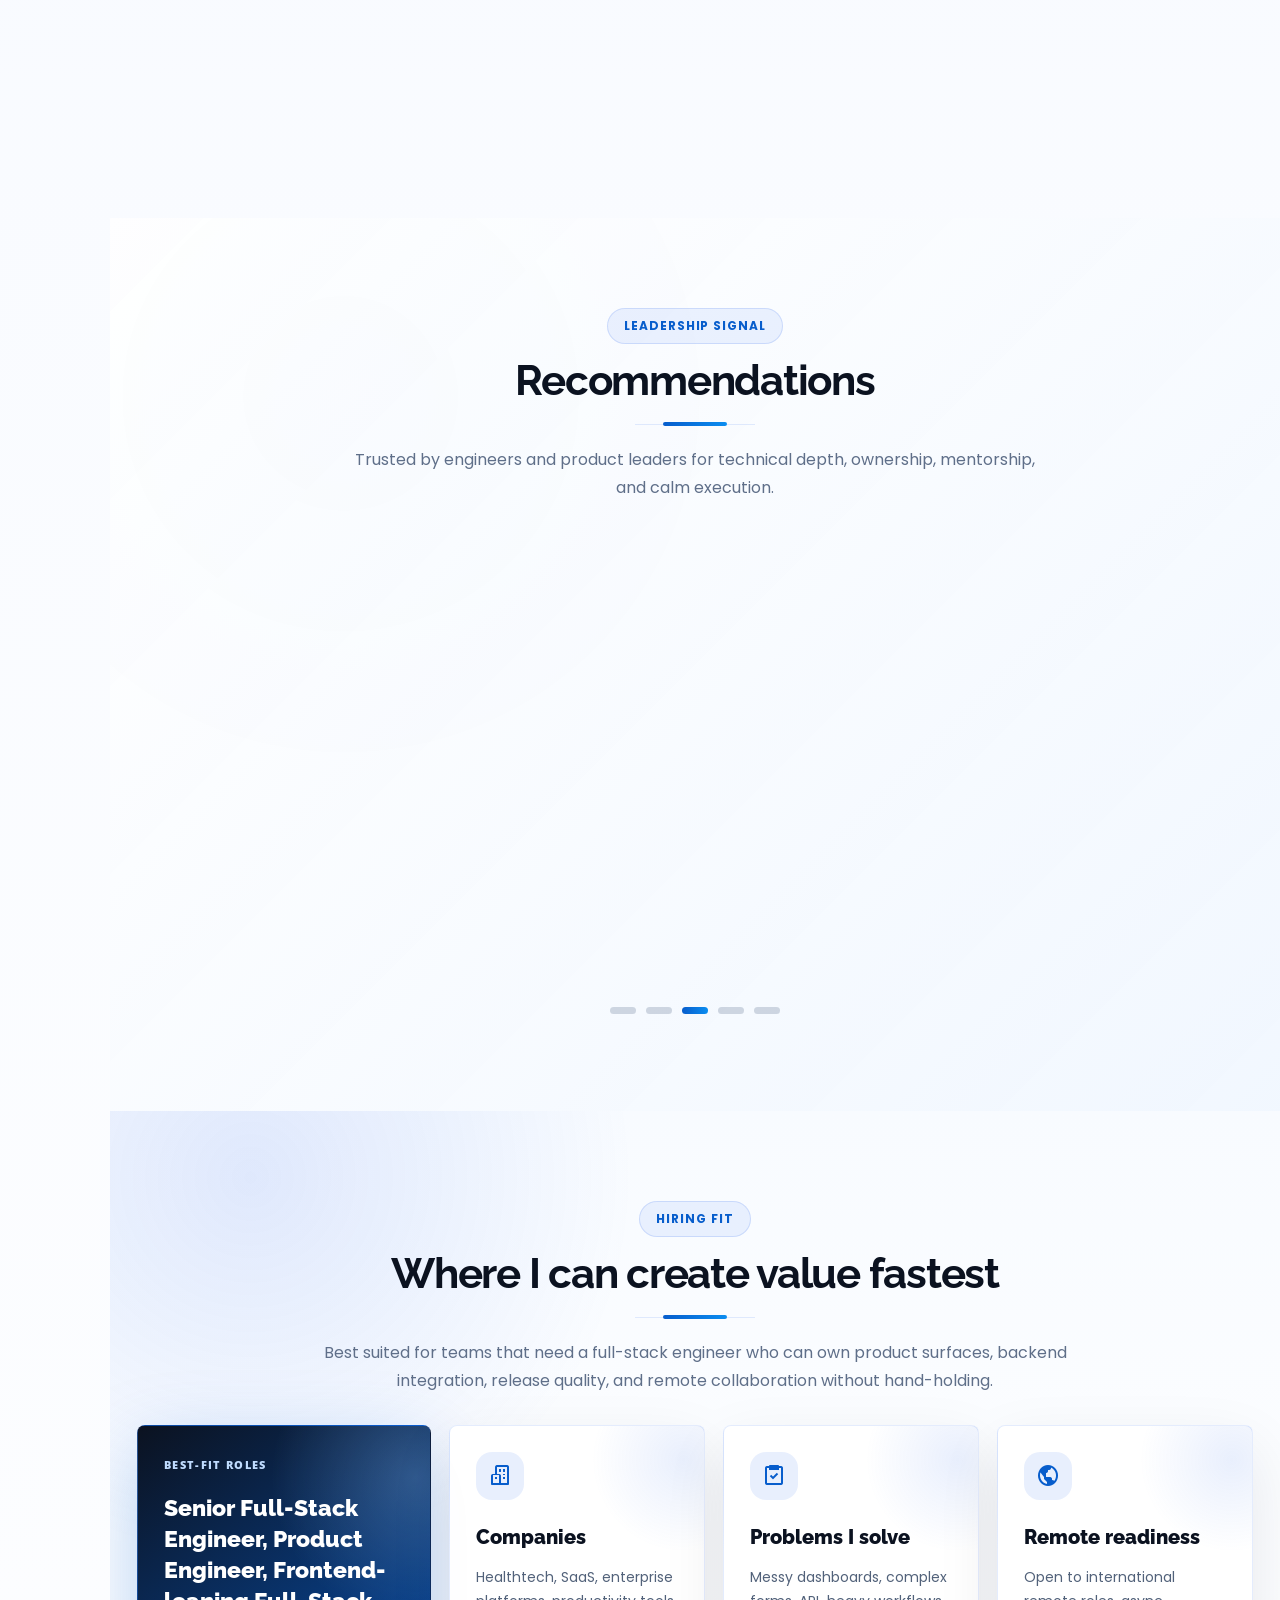
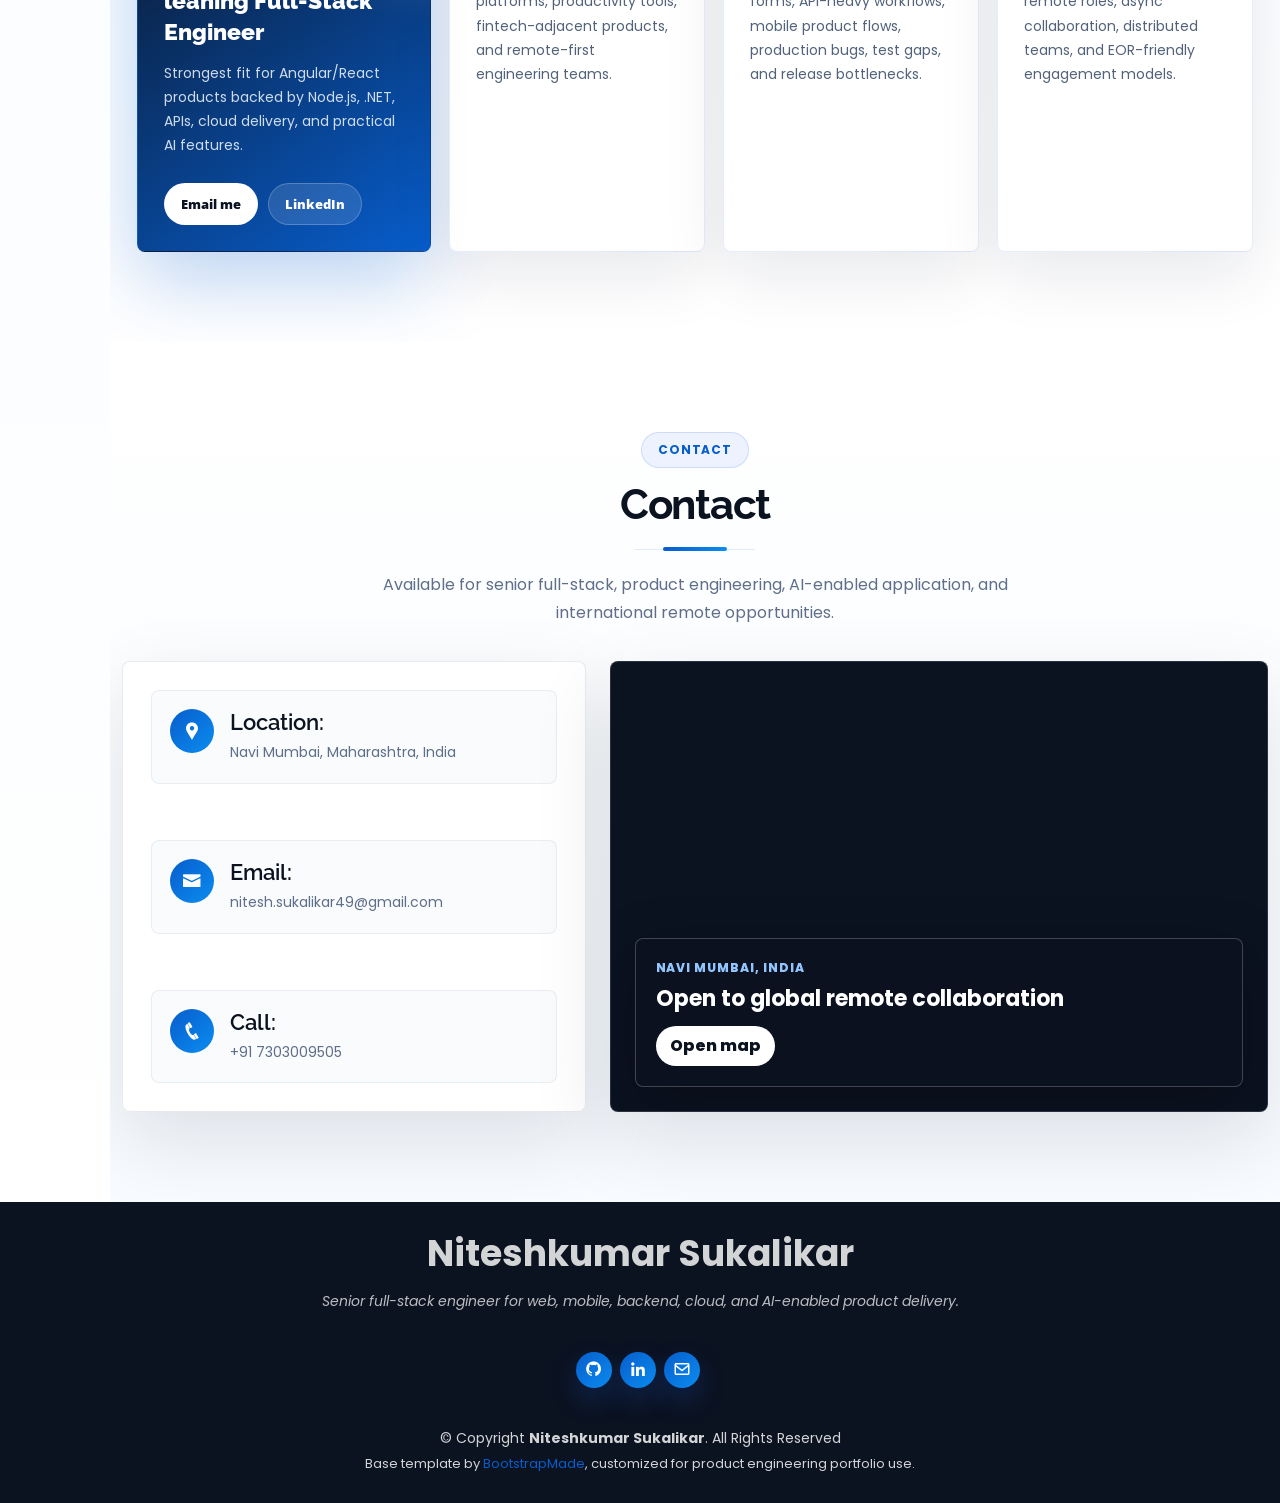
==== commit a1a547a6: "Enhance hero with animated AI background Add a canvas-based neural constellation and circuit data pu" ====
--- a/index.html
+++ b/index.html
@@ -119,6 +119,7 @@
   <!-- ======= Hero Section ======= -->
   <section id="hero" class="d-flex flex-column justify-content-center">
     <div class="hero-bg-image" aria-hidden="true"></div>
+    <canvas class="hero-neural-canvas" aria-hidden="true"></canvas>
     <div class="hero-classic-vignette" aria-hidden="true"></div>
     <div class="hero-ambient hero-ambient-one"></div>
     <div class="hero-ambient hero-ambient-two"></div>
--- a/assets/css/style.css
+++ b/assets/css/style.css
@@ -1401,15 +1401,15 @@
   background:
     linear-gradient(
       90deg,
-      rgba(248, 251, 255, 0.94) 0%,
-      rgba(248, 251, 255, 0.84) 34%,
-      rgba(248, 251, 255, 0.5) 58%,
-      rgba(8, 17, 31, 0.18) 100%
+      rgba(8, 17, 31, 0.42) 0%,
+      rgba(8, 17, 31, 0.18) 34%,
+      rgba(8, 17, 31, 0.04) 62%,
+      rgba(8, 17, 31, 0.2) 100%
     ),
     linear-gradient(
       180deg,
       rgba(8, 17, 31, 0.08) 0%,
-      rgba(8, 17, 31, 0.26) 100%
+      rgba(8, 17, 31, 0.48) 100%
     );
   pointer-events: none;
 }
@@ -1520,7 +1520,8 @@
 }
 
 .hero-bg-image,
-.hero-classic-vignette {
+.hero-classic-vignette,
+.hero-neural-canvas {
   position: absolute;
   inset: 0;
   pointer-events: none;
@@ -1530,25 +1531,35 @@
   z-index: 0;
   background:
     radial-gradient(
-      circle at 74% 34%,
-      rgba(6, 182, 212, 0.26) 0 12%,
+      circle at 78% 32%,
+      rgba(6, 182, 212, 0.32) 0 11%,
+      transparent 32%
+    ),
+    radial-gradient(
+      circle at 88% 72%,
+      rgba(37, 99, 235, 0.34) 0 10%,
       transparent 30%
     ),
     radial-gradient(
-      circle at 86% 76%,
-      rgba(37, 99, 235, 0.26) 0 10%,
-      transparent 28%
+      circle at 68% 20%,
+      rgba(255, 255, 255, 0.18) 0 6%,
+      transparent 24%
     ),
     radial-gradient(
-      circle at 30% 18%,
-      rgba(255, 255, 255, 0.16) 0 8%,
-      transparent 28%
+      circle at 22% 28%,
+      rgba(6, 182, 212, 0.28) 0 12%,
+      transparent 34%
+    ),
+    radial-gradient(
+      circle at 24% 76%,
+      rgba(37, 99, 235, 0.24) 0 13%,
+      transparent 36%
     ),
     linear-gradient(
       115deg,
-      rgba(248, 251, 255, 0.9) 0%,
-      rgba(226, 232, 240, 0.78) 38%,
-      rgba(15, 23, 42, 0.78) 78%,
+      rgba(12, 23, 42, 0.98) 0%,
+      rgba(15, 32, 55, 0.9) 36%,
+      rgba(15, 23, 42, 0.86) 66%,
       rgba(8, 17, 31, 0.98) 100%
     ),
     repeating-linear-gradient(
@@ -1566,6 +1577,14 @@
   animation: hero-image-drift 18s ease-in-out infinite alternate;
 }
 
+.hero-neural-canvas {
+  z-index: 2;
+  width: 100%;
+  height: 100%;
+  opacity: 1;
+  mix-blend-mode: screen;
+}
+
 .hero-bg-image::before,
 .hero-bg-image::after {
   content: "";
@@ -1578,23 +1597,24 @@
   background:
     linear-gradient(
       115deg,
-      transparent 0 48%,
-      rgba(6, 182, 212, 0.32) 48.2%,
-      transparent 48.8%
+      transparent 0 44%,
+      rgba(6, 182, 212, 0.24) 45%,
+      rgba(37, 99, 235, 0.16) 48%,
+      transparent 54%
     ),
     linear-gradient(
-      140deg,
-      transparent 0 58%,
-      rgba(37, 99, 235, 0.26) 58.2%,
-      transparent 58.8%
+      138deg,
+      transparent 0 55%,
+      rgba(255, 255, 255, 0.16) 58%,
+      transparent 63%
     ),
     linear-gradient(
       72deg,
-      transparent 0 66%,
-      rgba(255, 255, 255, 0.18) 66.2%,
-      transparent 66.8%
+      transparent 0 62%,
+      rgba(255, 255, 255, 0.16) 65%,
+      transparent 70%
     );
-  opacity: 0.72;
+  opacity: 0.86;
 }
 
 .hero-bg-image::after {
@@ -1605,23 +1625,24 @@
   border-radius: 50%;
   background:
     radial-gradient(circle, rgba(255, 255, 255, 0.92) 0 2px, transparent 3px) 0
-      0 / 58px 58px,
-    radial-gradient(circle, rgba(6, 182, 212, 0.52) 0 2px, transparent 3px) 29px
-      29px / 58px 58px;
-  opacity: 0.34;
+      0 / 64px 64px,
+    radial-gradient(circle, rgba(6, 182, 212, 0.52) 0 2px, transparent 3px) 32px
+      32px / 64px 64px;
+  opacity: 0.3;
   mask-image: radial-gradient(circle, black 0%, transparent 70%);
 }
 
 .hero-classic-vignette {
-  z-index: 2;
+  z-index: 3;
   background:
     radial-gradient(
       circle at 76% 42%,
       transparent 0 21%,
-      rgba(8, 17, 31, 0.18) 43%,
-      rgba(8, 17, 31, 0.48) 100%
+      rgba(8, 17, 31, 0.12) 43%,
+      rgba(8, 17, 31, 0.58) 100%
     ),
-    linear-gradient(180deg, transparent 0%, rgba(8, 17, 31, 0.28) 100%);
+    radial-gradient(circle at 82% 44%, rgba(6, 182, 212, 0.16), transparent 32%),
+    linear-gradient(180deg, transparent 0%, rgba(8, 17, 31, 0.34) 100%);
   mix-blend-mode: multiply;
 }
 
@@ -3608,12 +3629,14 @@
   }
 
   #hero:before {
-    background: linear-gradient(
-      180deg,
-      rgba(248, 251, 255, 0.92) 0%,
-      rgba(248, 251, 255, 0.76) 54%,
-      rgba(8, 17, 31, 0.22) 100%
-    );
+    background:
+      radial-gradient(circle at 24% 18%, rgba(6, 182, 212, 0.2), transparent 34%),
+      linear-gradient(
+        180deg,
+        rgba(8, 17, 31, 0.22) 0%,
+        rgba(8, 17, 31, 0.12) 48%,
+        rgba(8, 17, 31, 0.52) 100%
+      );
   }
 
   .hero-content {
